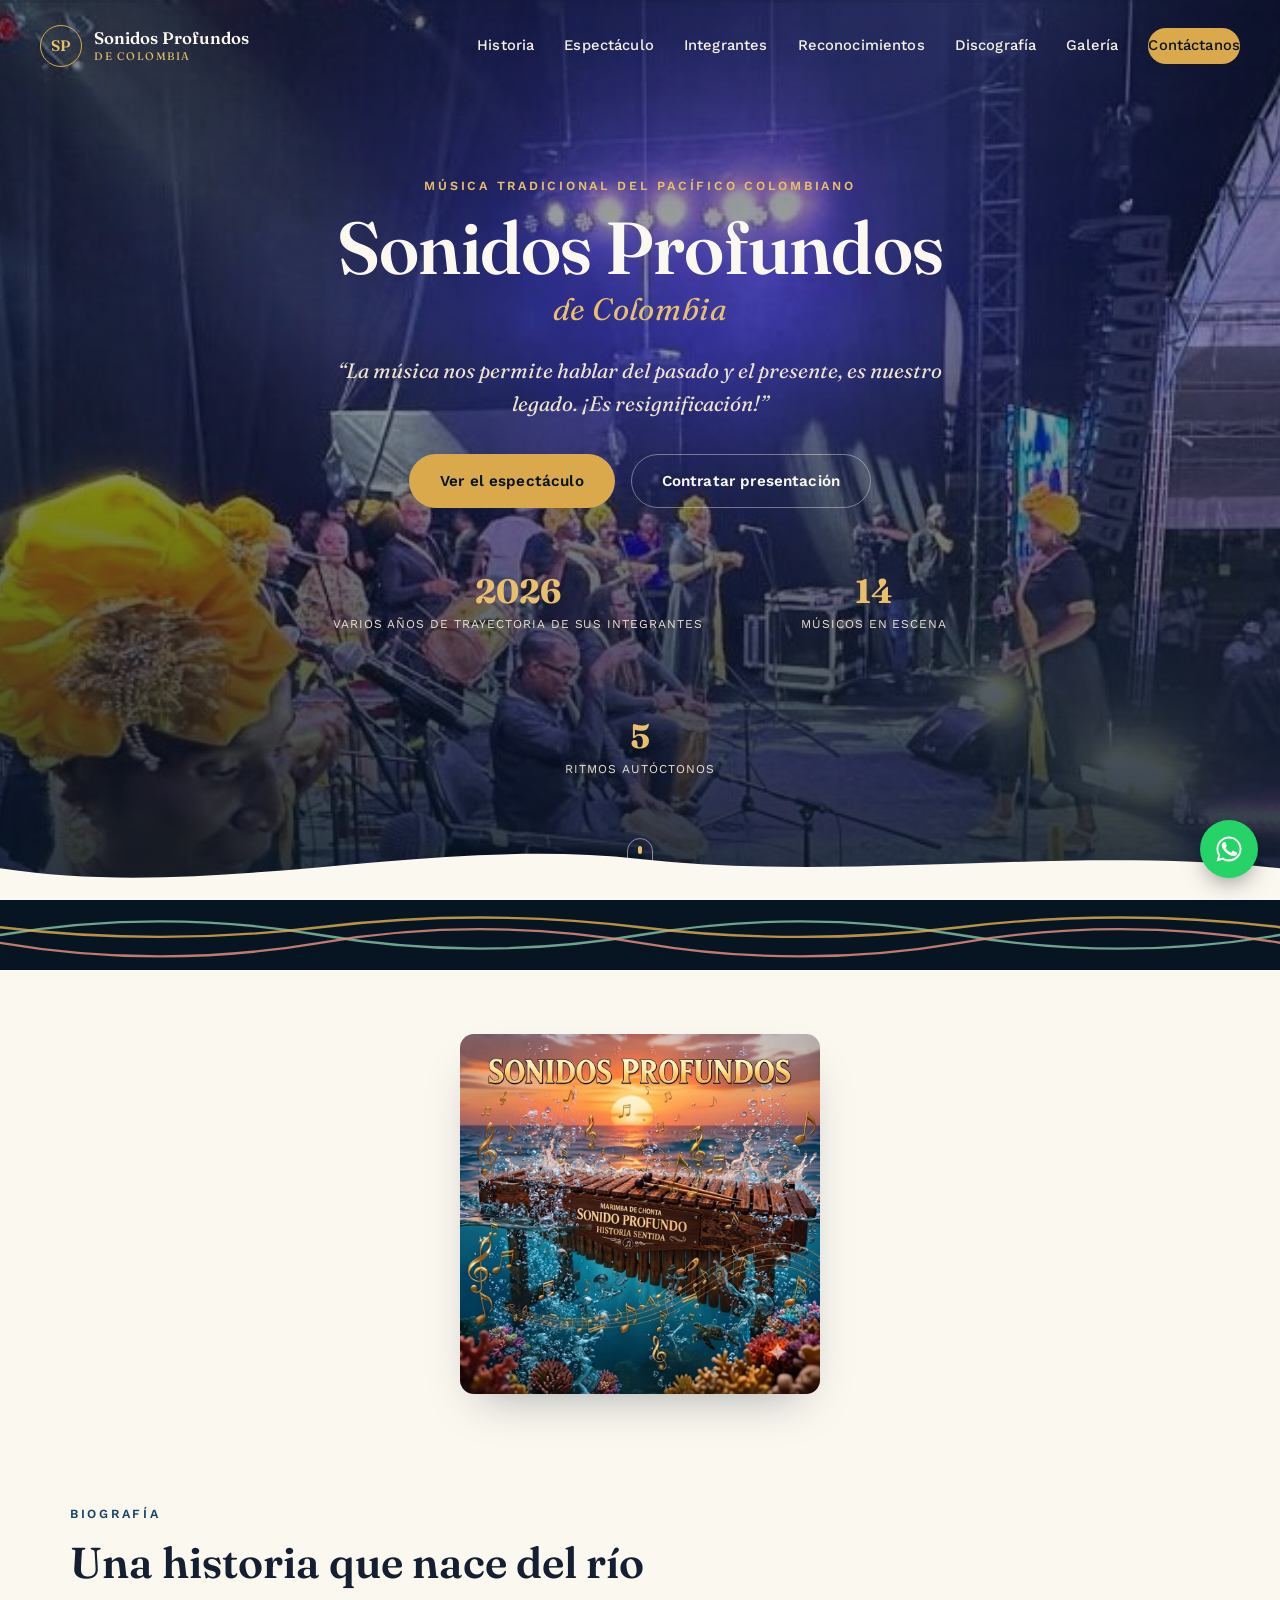
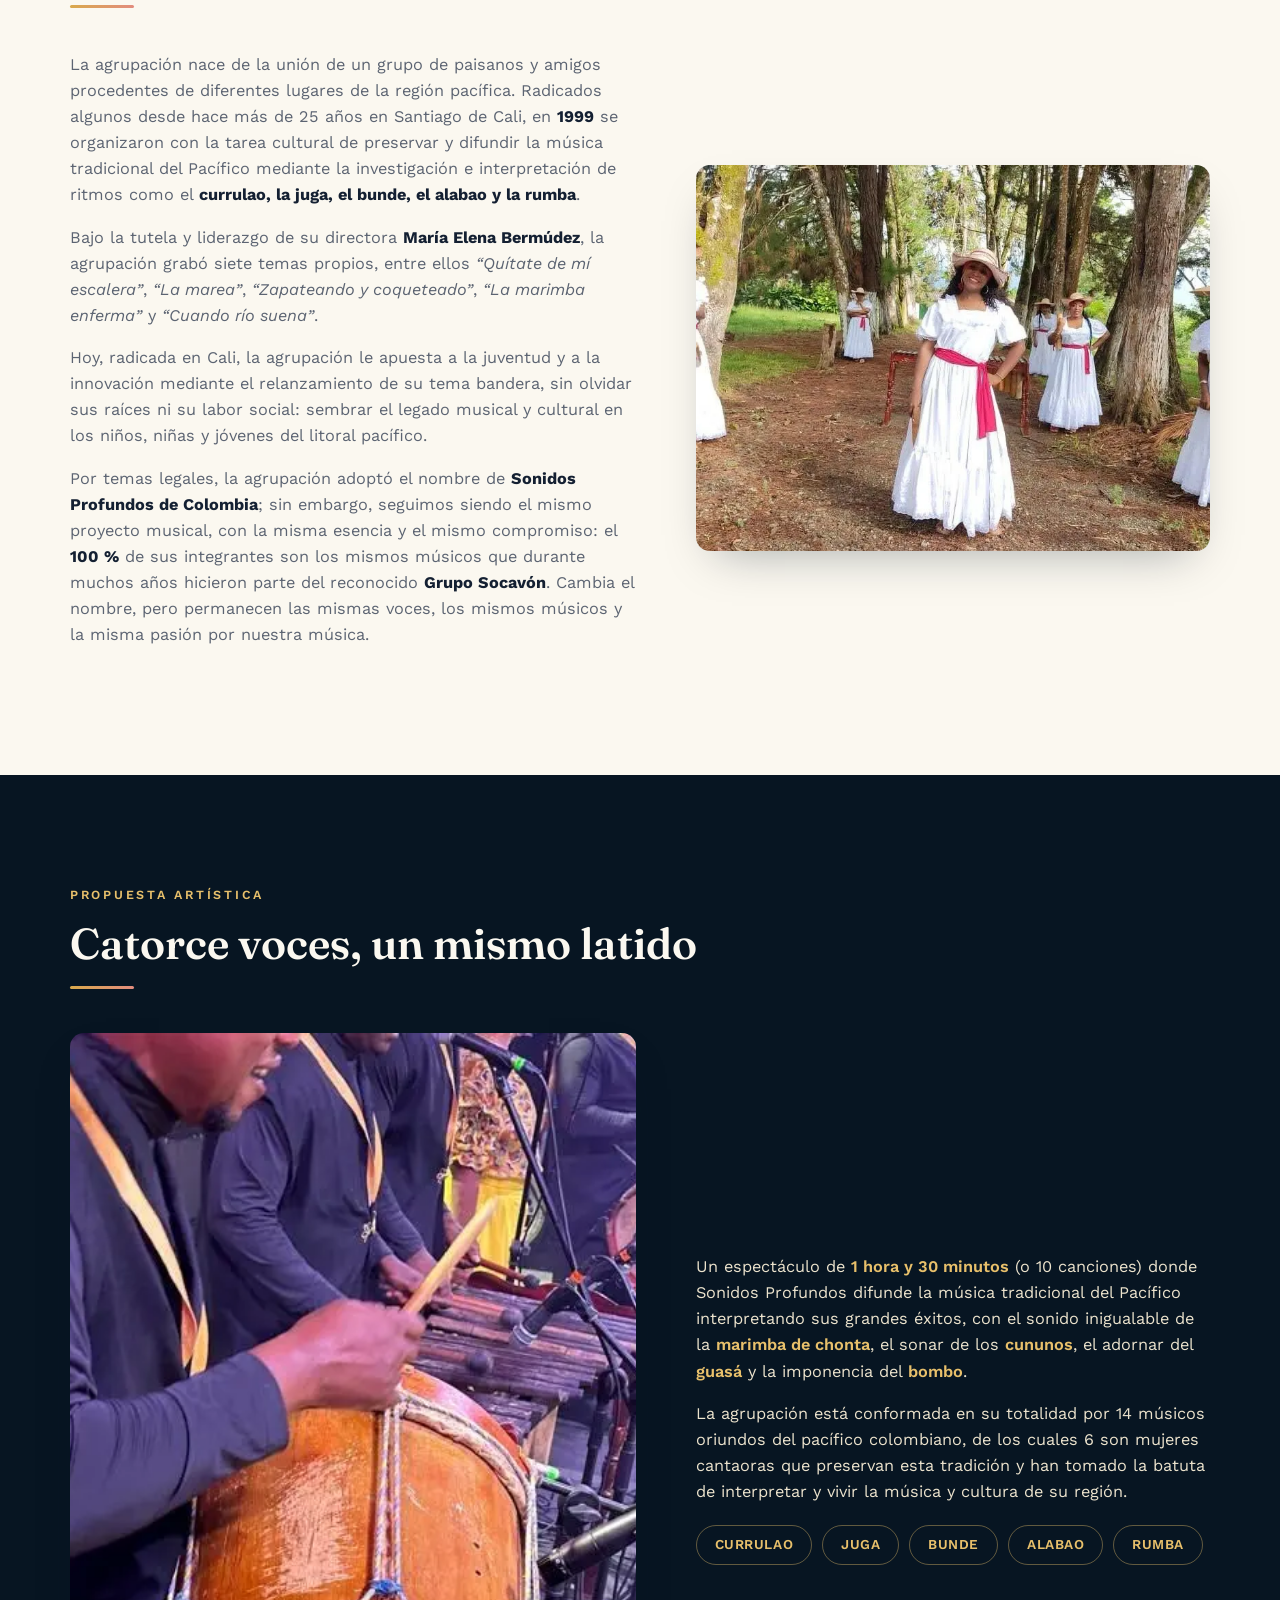
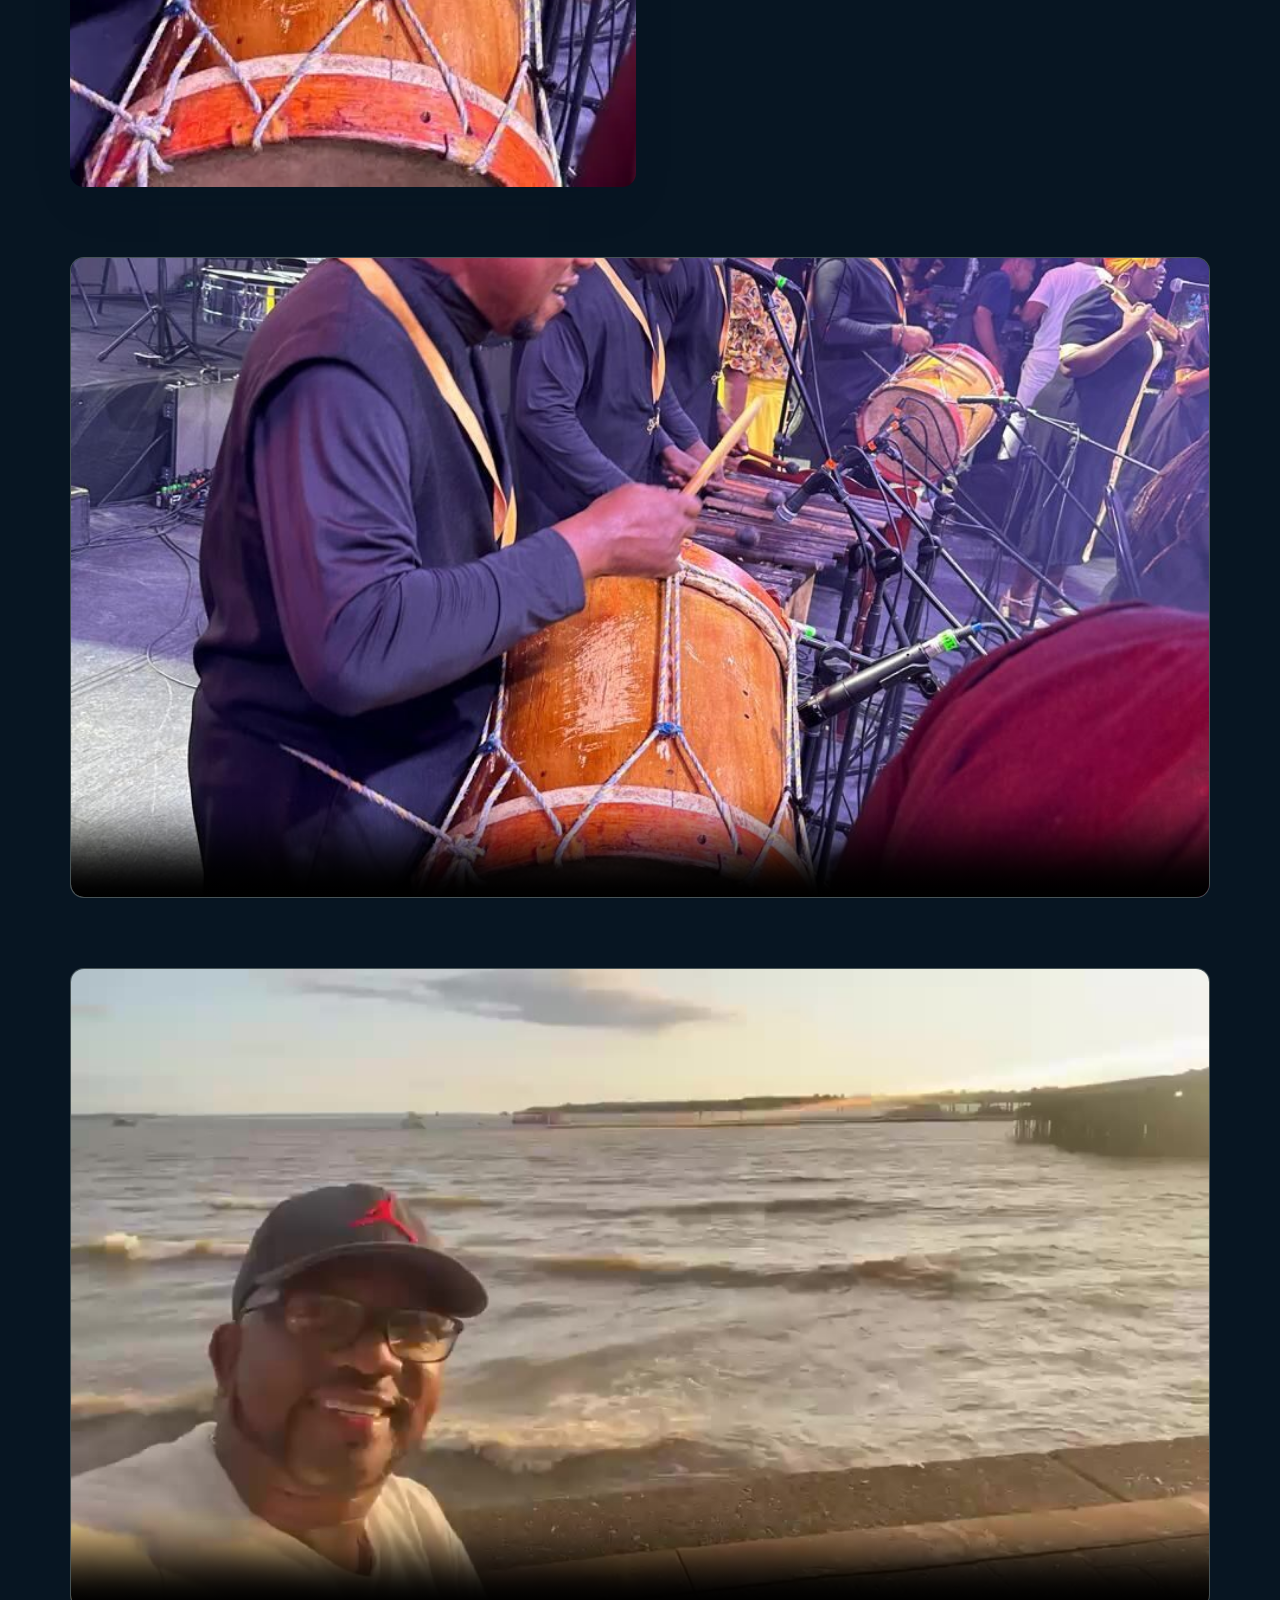
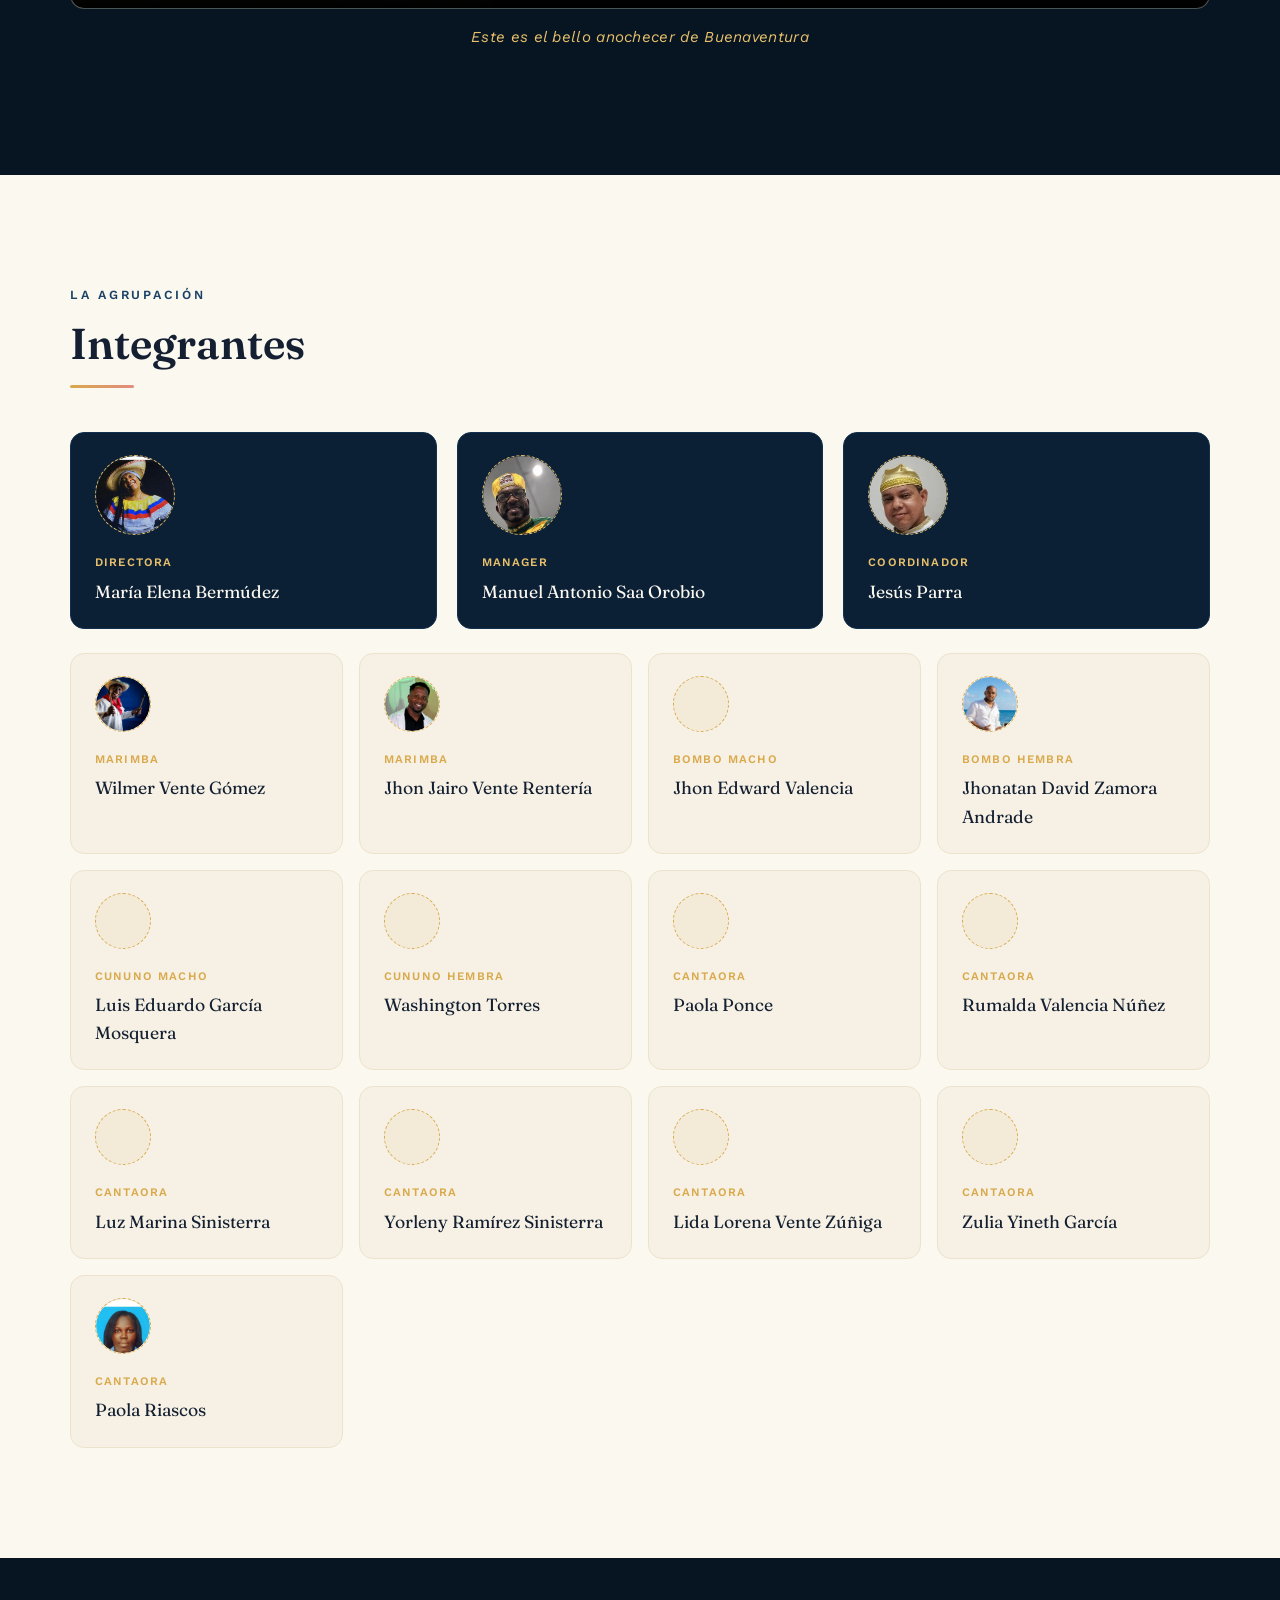
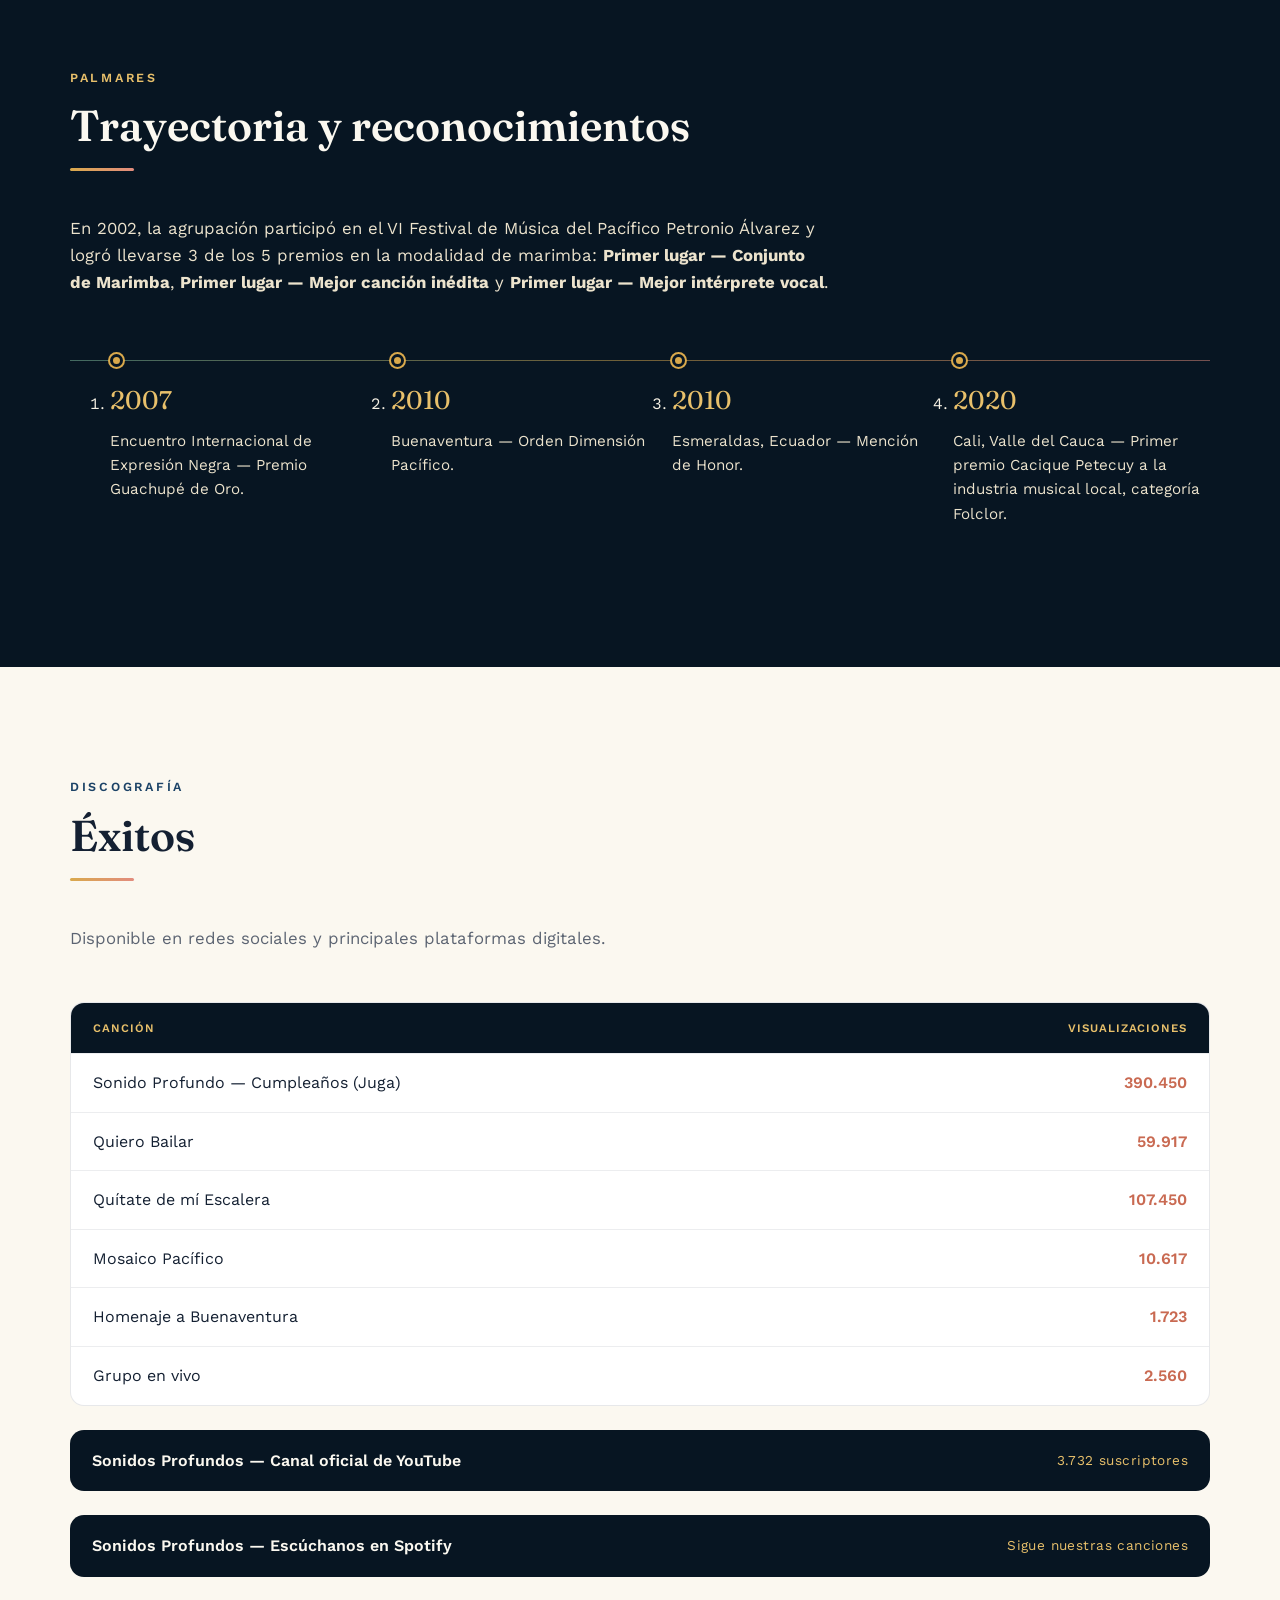
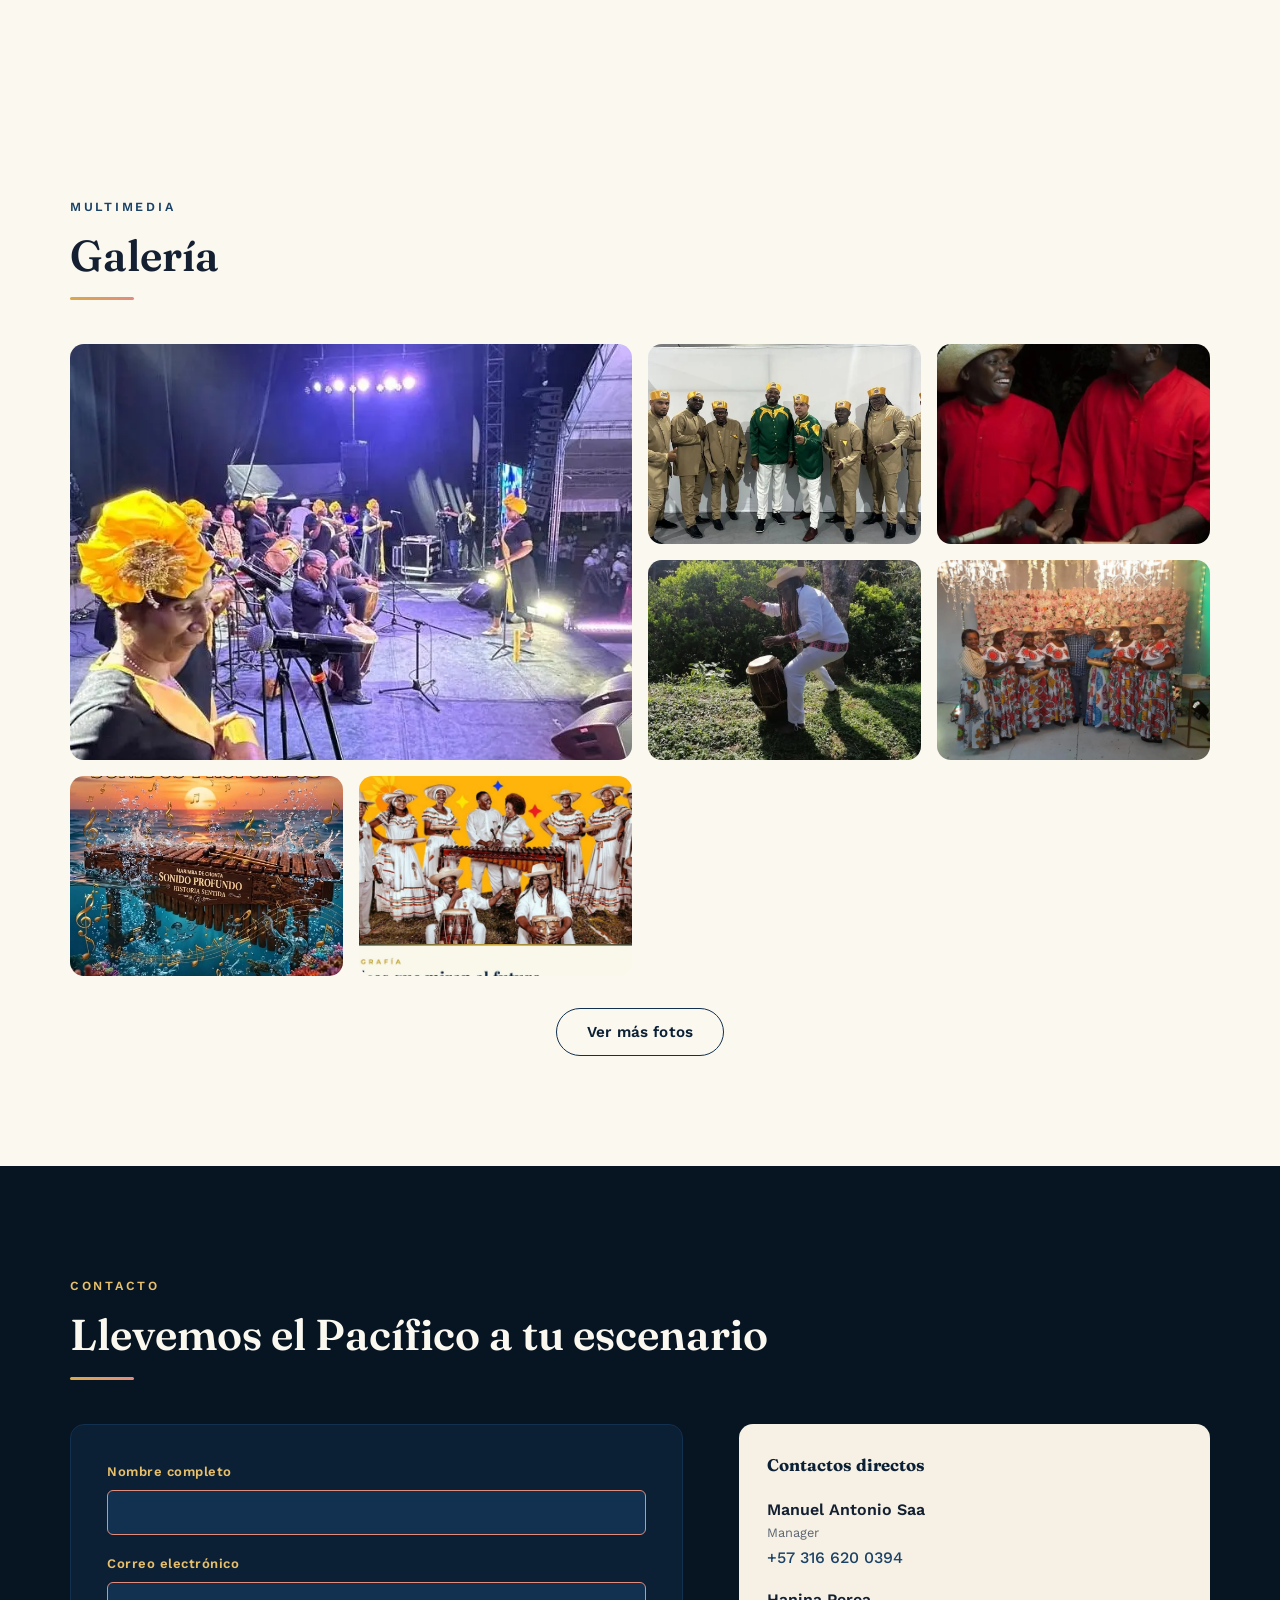
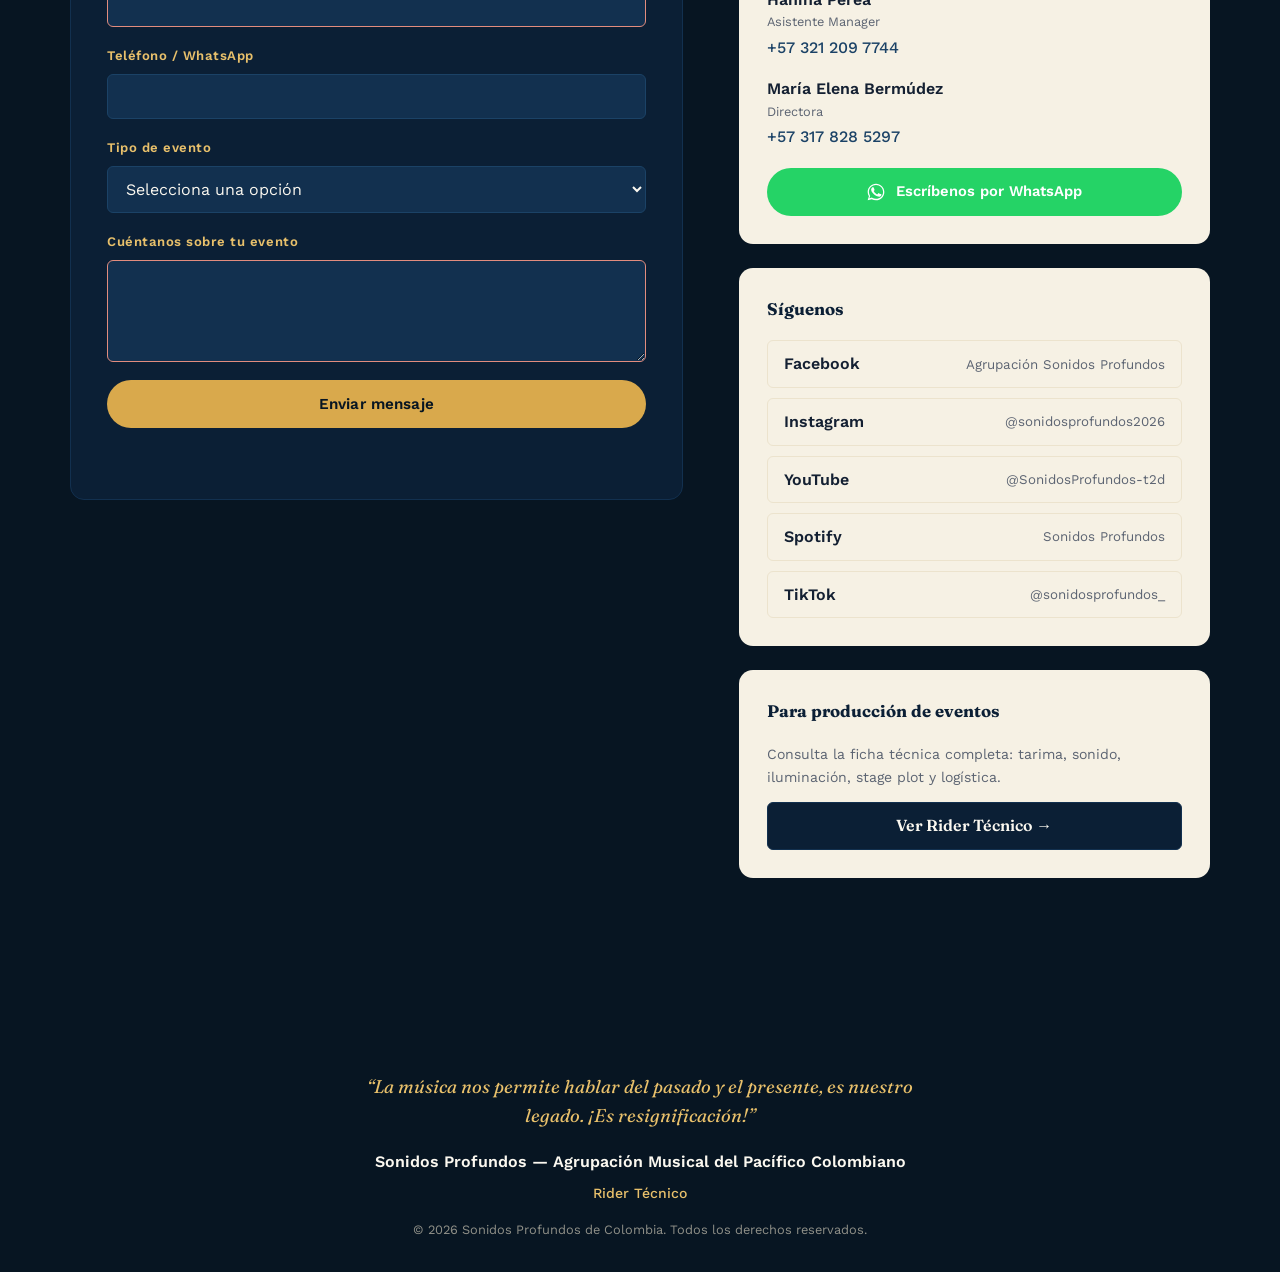
==== index.html @ d3fdc92a "Update index.html" ====
<!DOCTYPE html>
<html lang="es">
<head>
<meta charset="UTF-8">
<meta name="viewport" content="width=device-width, initial-scale=1.0">
<title>Sonidos Profundos de Colombia — Música Tradicional del Pacífico Colombiano</title>
<meta name="description" content="Sonidos Profundos de Colombia: 24 años preservando y difundiendo la música tradicional del Pacífico colombiano. Currulao, juga, bunde y alabao interpretados con marimba de chonta, cununos, bombo y guasá.">
<meta name="theme-color" content="#0b1f35">

<!-- Open Graph / Facebook / WhatsApp -->
<meta property="og:type" content="website">
<meta property="og:site_name" content="Sonidos Profundos de Colombia">
<meta property="og:title" content="Sonidos Profundos de Colombia — Música Tradicional del Pacífico Colombiano">
<meta property="og:description" content="24 años preservando y difundiendo la música tradicional del Pacífico colombiano. Currulao, juga, bunde y alabao interpretados con marimba de chonta, cununos, bombo y guasá.">
<meta property="og:image" content="https://castillo8976.github.io/sonidos-profundos-web/images/hero-concierto.jpg">
<meta property="og:image:width" content="678">
<meta property="og:image:height" content="960">
<meta property="og:locale" content="es_CO">
<meta property="og:url" content="https://castillo8976.github.io/sonidos-profundos-web/">

<!-- Twitter Card -->
<meta name="twitter:card" content="summary_large_image">
<meta name="twitter:title" content="Sonidos Profundos de Colombia — Música Tradicional del Pacífico Colombiano">
<meta name="twitter:description" content="24 años preservando y difundiendo la música tradicional del Pacífico colombiano. Currulao, juga, bunde y alabao interpretados con marimba de chonta, cununos, bombo y guasá.">
<meta name="twitter:image" content="https://castillo8976.github.io/sonidos-profundos-web/images/hero-concierto.jpg">

<!-- Favicon -->
<link rel="icon" type="image/svg+xml" href="images/favicon.svg">
<link rel="icon" type="image/png" sizes="16x16" href="images/favicon-16.png">
<link rel="icon" type="image/png" sizes="32x32" href="images/favicon-32.png">
<link rel="apple-touch-icon" sizes="180x180" href="images/favicon-180.png">

<link rel="preconnect" href="https://fonts.googleapis.com">
<link rel="preconnect" href="https://fonts.gstatic.com" crossorigin>
<link href="https://fonts.googleapis.com/css2?family=Fraunces:ital,opsz,wght@0,9..144,400;0,9..144,500;0,9..144,600;0,9..144,700;1,9..144,500&family=Work+Sans:wght@300;400;500;600;700&display=swap" rel="stylesheet">

<link rel="stylesheet" href="css/styles.css">
</head>
<body>

<a href="#main-content" class="skip-link">Saltar al contenido principal</a>

<div class="river-progress" aria-hidden="true"><div class="river-progress__fill" id="riverFill"></div></div>

<header class="site-header" id="siteHeader">
  <div class="header-inner">
    <a href="#inicio" class="brand">
      <span class="brand__mark">SP</span>
      <span class="brand__name">Sonidos Profundos<em>de Colombia</em></span>
    </a>

    <nav class="main-nav" id="mainNav">
      <a href="#historia">Historia</a>
      <a href="#espectaculo">Espectáculo</a>
      <a href="#integrantes">Integrantes</a>
      <a href="#palmares">Reconocimientos</a>
      <a href="#discografia">Discografía</a>
      <a href="#galeria">Galería</a>
      <a href="#contacto" class="nav-cta">Contáctanos</a>
    </nav>

    <button class="nav-toggle" id="navToggle" aria-label="Abrir menú" aria-expanded="false" aria-controls="mainNav">
      <span></span><span></span><span></span>
    </button>
  </div>
</header>

<div class="nav-overlay" id="navOverlay" aria-hidden="true"></div>

<main id="main-content">

  <!-- HERO -->
  <section class="hero" id="inicio">
    <div class="hero__media" style="background-image:url('images/hero-concierto.jpg')"></div>
    <div class="hero__scrim"></div>
    <svg class="hero__waves" viewBox="0 0 1440 120" preserveAspectRatio="none" aria-hidden="true">
      <path d="M0,64 C240,120 480,8 720,48 C960,88 1200,24 1440,64 L1440,120 L0,120 Z" fill="var(--cream-050)"/>
    </svg>

    <div class="hero__content">
      <p class="eyebrow eyebrow--light">Música tradicional del Pacífico colombiano</p>
      <h1 class="hero__title">Sonidos Profundos<span>de Colombia</span></h1>
      <p class="hero__quote">&ldquo;La música nos permite hablar del pasado y el presente, es nuestro legado. ¡Es resignificación!&rdquo;</p>
      <div class="hero__actions">
        <a href="#espectaculo" class="btn btn--gold btn--pulse">Ver el espectáculo</a>
        <a href="#contacto" class="btn btn--ghost">Contratar presentación</a>
      </div>
      <div class="hero__stats">
        <a href="#historia" class="hero__stat" aria-label="Ver los años de trayectoria de sus integrantes en la sección Historia">
          <strong data-count="2026">-</strong><span> Varios años de trayectoria de sus integrantes</span>
        </a>
        <a href="#integrantes" class="hero__stat" aria-label="Ver los 14 músicos en escena en la sección Integrantes">
          <strong data-count="14">0</strong><span>músicos en escena</span>
        </a>
        <a href="#ritmos" class="hero__stat" aria-label="Ver los 5 ritmos autóctonos en la sección Espectáculo">
          <strong data-count="5">0</strong><span>ritmos autóctonos</span>
        </a>
      </div>
    </div>

    <a href="#historia" class="scroll-cue" aria-label="Desplázate para conocer más">
      <span></span>
    </a>
  </section>

  <!-- RIO DIVIDER -->
  <div class="river-divider" aria-hidden="true">
    <svg viewBox="0 0 1440 90" preserveAspectRatio="none">
      <path class="river-path river-path--mint" d="M0,45 Q 180,10 360,45 T 720,45 T 1080,45 T 1440,45" />
      <path class="river-path river-path--coral" d="M0,55 Q 180,90 360,55 T 720,55 T 1080,55 T 1440,55" />
      <path class="river-path river-path--gold" d="M0,35 Q 180,60 360,35 T 720,35 T 1080,35 T 1440,35" />
    </svg>
  </div>

  <!-- LOGO -->
  <section class="logo-showcase reveal" aria-label="Logo de Sonidos Profundos de Colombia">
    <div class="container logo-showcase__container">
      <img src="images/logo-sonidos-profundos.jpg" alt="Logo de Sonidos Profundos de Colombia: marimba de chonta emergiendo del océano al atardecer" class="logo-showcase__img" loading="lazy" decoding="async">
    </div>
  </section>

  <!-- HISTORIA / BIOGRAFIA -->
  <section class="section section--cream" id="historia">
    <div class="container">
      <p class="eyebrow">Biografía</p>
      <h2 class="section-title reveal">Una historia que nace del río</h2>

      <div class="grid-2 reveal">
        <div class="text-block">
          <p>La agrupación nace de la unión de un grupo de paisanos y amigos procedentes de diferentes lugares de la región pacífica. Radicados algunos desde hace más de 25 años en Santiago de Cali, en <strong>1999</strong> se organizaron con la tarea cultural de preservar y difundir la música tradicional del Pacífico mediante la investigación e interpretación de ritmos como el <strong>currulao, la juga, el bunde, el alabao y la rumba</strong>.</p>
          <p>Bajo la tutela y liderazgo de su directora <strong>María Elena Bermúdez</strong>, la agrupación grabó siete temas propios, entre ellos <em>&ldquo;Quítate de mí escalera&rdquo;</em>, <em>&ldquo;La marea&rdquo;</em>, <em>&ldquo;Zapateando y coqueteado&rdquo;</em>, <em>&ldquo;La marimba enferma&rdquo;</em> y <em>&ldquo;Cuando río suena&rdquo;</em>.</p>
          <p>Hoy, radicada en Cali, la agrupación le apuesta a la juventud y a la innovación mediante el relanzamiento de su tema bandera, sin olvidar sus raíces ni su labor social: sembrar el legado musical y cultural en los niños, niñas y jóvenes del litoral pacífico.</p>
          <p>Por temas legales, la agrupación adoptó el nombre de <strong>Sonidos Profundos de Colombia</strong>; sin embargo, seguimos siendo el mismo proyecto musical, con la misma esencia y el mismo compromiso: el <strong>100&nbsp;%</strong> de sus integrantes son los mismos músicos que durante muchos años hicieron parte del reconocido <strong>Grupo Socavón</strong>. Cambia el nombre, pero permanecen las mismas voces, los mismos músicos y la misma pasión por nuestra música.</p>
        </div>
        <figure class="photo-frame">
          <picture><source srcset="images/foto-cantaoras-blanco.webp" type="image/webp"><img src="images/foto-cantaoras-blanco.jpg" alt="Cantaoras de Sonidos Profundos con traje tradicional blanco, entre los árboles" loading="lazy" decoding="async"></picture>
        </figure>
      </div>
    </div>
  </section>

  <!-- ESPECTACULO -->
  <section class="section section--navy" id="espectaculo">
    <div class="container">
      <p class="eyebrow eyebrow--light">Propuesta artística</p>
      <h2 class="section-title section-title--light reveal">Catorce voces, un mismo latido</h2>

      <div class="grid-2 reveal">
        <figure class="photo-frame photo-frame--tall">
          <picture><source srcset="images/foto-percusion-detalle.webp" type="image/webp"><img src="images/foto-percusion-detalle.jpg" alt="Detalle de un bombo tradicional siendo interpretado en vivo por Sonidos Profundos" loading="lazy" decoding="async"></picture>
        </figure>
        <div class="text-block text-block--light">
          <p>Un espectáculo de <strong>1 hora y 30 minutos</strong> (o 10 canciones) donde Sonidos Profundos difunde la música tradicional del Pacífico interpretando sus grandes éxitos, con el sonido inigualable de la <strong>marimba de chonta</strong>, el sonar de los <strong>cununos</strong>, el adornar del <strong>guasá</strong> y la imponencia del <strong>bombo</strong>.</p>
          <p>La agrupación está conformada en su totalidad por 14 músicos oriundos del pacífico colombiano, de los cuales 6 son mujeres cantaoras que preservan esta tradición y han tomado la batuta de interpretar y vivir la música y cultura de su región.</p>
          <ul class="rhythm-list" id="ritmos">
            <li>Currulao</li>
            <li>Juga</li>
            <li>Bunde</li>
            <li>Alabao</li>
            <li>Rumba</li>
          </ul>
        </div>
      </div>

      <div class="video-slot reveal">
        <div class="video-slot__frame">
          <video class="video-slot__video" controls preload="none" poster="images/foto-percusion-detalle.jpg" playsinline aria-label="Video de presentación en vivo de Sonidos Profundos">
            <source src="videos/todo.mp4" type="video/mp4">
            Tu navegador no soporta la reproducción de video. <a href="videos/todo.mp4">Descarga el video aquí</a>.
          </video>
        </div>
      </div>

      <div class="video-slot reveal">
        <div class="video-slot__frame">
          <video class="video-slot__video" controls preload="none" poster="images/poster-amanecer-buenaventura.jpg" playsinline aria-label="Amanecer en Buenaventura">
            <source src="videos/atardecer.mp4" type="video/mp4">
            Tu navegador no soporta la reproducción de video. <a href="videos/atardecer.mp4">Descarga el video aquí</a>.
          </video>
        </div>
        <p class="video-slot__caption">Este es el bello anochecer de Buenaventura</p>
      </div>
    </div>
  </section>

 <!-- INTEGRANTES -->
<section class="section section--cream" id="integrantes">
  <div class="container">
    <p class="eyebrow">La agrupación</p>
    <h2 class="section-title reveal">Integrantes</h2>

    <div class="lineup">
      <div class="lineup__lead stagger">
        <div class="lineup-card lineup-card--lead" style="--i:0">
          <div class="avatar-frame avatar-frame--lead">
            <img src="images/integrantes/maria-elena-bermudez-directora.jpeg" alt="María Elena Bermúdez" loading="lazy" decoding="async">
          </div>
          <span class="lineup-card__role">Directora</span>
          <span class="lineup-card__name">María Elena Bermúdez</span>
        </div>
        <div class="lineup-card lineup-card--lead" style="--i:1">
          <div class="avatar-frame avatar-frame--lead">
            <img src="images/integrantes/manuel-antonio-saa-orobio-manager.jpeg" alt="Manuel Antonio Saa Orobio" loading="lazy" decoding="async">
          </div>
          <span class="lineup-card__role">Manager</span>
          <span class="lineup-card__name">Manuel Antonio Saa Orobio</span>
        </div>
        <div class="lineup-card lineup-card--lead" style="--i:2">
          <div class="avatar-frame avatar-frame--lead">
            <img src="images/integrantes/jesus-parra-coordinador.jpeg" alt="Jesús Parra" loading="lazy" decoding="async">
          </div>
          <span class="lineup-card__role">Coordinador</span>
          <span class="lineup-card__name">Jesús Parra</span>
        </div>
      </div>

      <div class="lineup__grid stagger">
        <div class="lineup-card" style="--i:0">
          <div class="avatar-frame">
            <img src="images/integrantes/wilmer-vente-marimba.jpeg" alt="Wilmer Vente Gómez" loading="lazy" decoding="async">
          </div>
          <span class="lineup-card__role">Marimba</span>
          <span class="lineup-card__name">Wilmer Vente Gómez</span>
        </div>

        <div class="lineup-card" style="--i:1">
          <div class="avatar-frame">
            <img src="images/integrantes/jhon-jairo-vente-marimba.jpeg" alt="Jhon Jairo Vente Rentería" loading="lazy" decoding="async">
          </div>
          <span class="lineup-card__role">Marimba</span>
          <span class="lineup-card__name">Jhon Jairo Vente Rentería</span>
        </div>

        <div class="lineup-card" style="--i:2">
          <div class="avatar-frame">
            <img src="images/integrantes/jhon-edward-valencia-bombo-macho.jpeg" alt="Jhon Edward Valencia" loading="lazy" decoding="async">
          </div>
          <span class="lineup-card__role">Bombo macho</span>
          <span class="lineup-card__name">Jhon Edward Valencia</span>
        </div>

        <div class="lineup-card" style="--i:3">
          <div class="avatar-frame">
            <img src="images/integrantes/jhonatan-zamora-bombo-hembra.jpeg" alt="Jhonatan David Zamora Andrade" loading="lazy" decoding="async">
          </div>
          <span class="lineup-card__role">Bombo hembra</span>
          <span class="lineup-card__name">Jhonatan David Zamora Andrade</span>
        </div>

        <div class="lineup-card" style="--i:4">
          <div class="avatar-frame">
            <img src="images/integrantes/luis-eduardo-garcia-cununo.jpeg" alt="Luis Eduardo García Mosquera" loading="lazy" decoding="async">
          </div>
          <span class="lineup-card__role">Cununo macho</span>
          <span class="lineup-card__name">Luis Eduardo García Mosquera</span>
        </div>

        <div class="lineup-card" style="--i:5">
          <div class="avatar-frame">
            <img src="images/integrantes/washington-torres-cununo-macho.jpeg" alt="Washington Torres" loading="lazy" decoding="async">
          </div>
          <span class="lineup-card__role">Cununo hembra</span>
          <span class="lineup-card__name">Washington Torres</span>
        </div>

        <div class="lineup-card" style="--i:6">
          <div class="avatar-frame">
            <img src="images/integrantes/paola-ponce-coro-y-voz.jpeg" alt="Paola Ponce" loading="lazy" decoding="async">
          </div>
          <span class="lineup-card__role">Cantaora</span>
          <span class="lineup-card__name">Paola Ponce</span>
        </div>

        <div class="lineup-card" style="--i:7">
          <div class="avatar-frame">
            <img src="images/integrantes/rumalda-valencia-nunez-coro-y-voz.jpeg" alt="Rumalda Valencia Núñez" loading="lazy" decoding="async">
          </div>
          <span class="lineup-card__role">Cantaora</span>
          <span class="lineup-card__name">Rumalda Valencia Núñez</span>
        </div>

        <div class="lineup-card" style="--i:8">
          <div class="avatar-frame">
            <img src="images/integrantes/luz-marina-sinisterra-cantaora.jpeg" alt="Luz Marina Sinisterra" loading="lazy" decoding="async">
          </div>
          <span class="lineup-card__role">Cantaora</span>
          <span class="lineup-card__name">Luz Marina Sinisterra</span>
        </div>

        <div class="lineup-card" style="--i:9">
          <div class="avatar-frame">
            <img src="images/integrantes/yorleny-ramirez-sinisterra-coro-y-voz-lider.jpeg" alt="Yorleny Ramírez Sinisterra" loading="lazy" decoding="async">
          </div>
          <span class="lineup-card__role">Cantaora</span>
          <span class="lineup-card__name">Yorleny Ramírez Sinisterra</span>
        </div>

        <div class="lineup-card" style="--i:10">
          <div class="avatar-frame">
            <img src="images/integrantes/lida-lorena-vente-zuniga-cantaora.jpeg" alt="Lida Lorena Vente Zúñiga" loading="lazy" decoding="async">
          </div>
          <span class="lineup-card__role">Cantaora</span>
          <span class="lineup-card__name">Lida Lorena Vente Zúñiga</span>
        </div>

        <div class="lineup-card" style="--i:11">
          <div class="avatar-frame">
            <img src="images/integrantes/zulia-yineth-garcia-cantaora.jpeg" alt="Zulia Yineth García" loading="lazy" decoding="async">
          </div>
          <span class="lineup-card__role">Cantaora</span>
          <span class="lineup-card__name">Zulia Yineth García</span>
        </div>

        <div class="lineup-card" style="--i:12">
          <div class="avatar-frame">
            <img src="images/integrantes/paola-riascos-coro.jpeg" alt="Paola Riascos" loading="lazy" decoding="async">
          </div>
          <span class="lineup-card__role">Cantaora</span>
          <span class="lineup-card__name">Paola Riascos</span>
        </div>
      </div>
    </div>
  </div>
</section>

  <!-- PALMARES -->
  <section class="section section--navy" id="palmares">
    <div class="container">
      <p class="eyebrow eyebrow--light">Palmares</p>
      <h2 class="section-title section-title--light reveal">Trayectoria y reconocimientos</h2>
      <p class="section-intro">En 2002, la agrupación participó en el VI Festival de Música del Pacífico Petronio Álvarez y logró llevarse 3 de los 5 premios en la modalidad de marimba: <strong>Primer lugar — Conjunto de Marimba</strong>, <strong>Primer lugar — Mejor canción inédita</strong> y <strong>Primer lugar — Mejor intérprete vocal</strong>.</p>

      <ol class="timeline stagger">
        <li class="timeline__item" style="--i:0">
          <span class="timeline__year">2007</span>
          <p>Encuentro Internacional de Expresión Negra — Premio Guachupé de Oro.</p>
        </li>
        <li class="timeline__item" style="--i:1">
          <span class="timeline__year">2010</span>
          <p>Buenaventura — Orden Dimensión Pacífico.</p>
        </li>
        <li class="timeline__item" style="--i:2">
          <span class="timeline__year">2010</span>
          <p>Esmeraldas, Ecuador — Mención de Honor.</p>
        </li>
        <li class="timeline__item" style="--i:3">
          <span class="timeline__year">2020</span>
          <p>Cali, Valle del Cauca — Primer premio Cacique Petecuy a la industria musical local, categoría Folclor.</p>
        </li>
      </ol>
    </div>
  </section>

  <!-- DISCOGRAFIA -->
  <section class="section section--cream" id="discografia">
    <div class="container">
      <p class="eyebrow">Discografía</p>
      <h2 class="section-title reveal">Éxitos</h2>
      <p class="section-intro section-intro--dark">Disponible en redes sociales y principales plataformas digitales.</p>

      <div class="discog-table reveal" role="table" aria-label="Canciones y visualizaciones">
        <div class="discog-table__head" role="row">
          <span role="columnheader">Canción</span>
          <span role="columnheader">Visualizaciones</span>
        </div>
        <div class="discog-table__row" role="row"><span role="cell">Sonido Profundo &mdash; Cumpleaños (Juga)</span><span role="cell">390.450</span></div>
        <div class="discog-table__row" role="row"><span role="cell">Quiero Bailar</span><span role="cell">59.917</span></div>
        <div class="discog-table__row" role="row"><span role="cell">Quítate de mí Escalera</span><span role="cell">107.450</span></div>
        <div class="discog-table__row" role="row"><span role="cell">Mosaico Pacífico</span><span role="cell">10.617</span></div>
        <div class="discog-table__row" role="row"><span role="cell">Homenaje a Buenaventura</span><span role="cell">1.723</span></div>
        <div class="discog-table__row" role="row"><span role="cell">Grupo en vivo</span><span role="cell">2.560</span></div>
      </div>

      <a href="https://www.youtube.com/@SonidosProfundos-t2d" target="_blank" rel="noopener" class="discog-channel reveal">
        <span class="discog-channel__name">Sonidos Profundos &mdash; Canal oficial de YouTube</span>
        <span class="discog-channel__subs">3.732 suscriptores</span>
      </a>

      <a href="https://open.spotify.com/user/31uhfd6aj36oh5ikwudtbvvpdbnm?si=6b8aa850b9074353" target="_blank" rel="noopener" class="discog-channel reveal">
        <span class="discog-channel__name">Sonidos Profundos &mdash; Escúchanos en Spotify</span>
        <span class="discog-channel__subs">Sigue nuestras canciones</span>
      </a>
    </div>
  </section>

  <!-- GALERIA -->
  <section class="section section--cream" id="galeria">
    <div class="container">
      <p class="eyebrow">Multimedia</p>
      <h2 class="section-title reveal">Galería</h2>

      <div class="gallery stagger">
        <button class="gallery__item gallery__item--tall" data-full="images/hero-concierto.jpg" aria-label="Ampliar imagen: concierto en vivo" style="--i:0">
          <picture><source srcset="images/hero-concierto.webp" type="image/webp"><img src="images/hero-concierto.jpg" alt="Sonidos Profundos en concierto, tarima iluminada con el público al frente" loading="lazy" decoding="async"></picture>
        </button>
        <button class="gallery__item" data-full="images/foto-integrantes-gala.jpg" aria-label="Ampliar imagen: integrantes de gala" style="--i:1">
          <picture><source srcset="images/foto-integrantes-gala.webp" type="image/webp"><img src="images/foto-integrantes-gala.jpg" alt="Integrantes de Sonidos Profundos con atuendo de gala dorado y verde" loading="lazy" decoding="async"></picture>
        </button>
        
        <button class="gallery__item" data-full="images/foto-percusionistas-rojo.jpg" aria-label="Ampliar imagen: percusionistas de rojo" style="--i:3">
          <picture><source srcset="images/foto-percusionistas-rojo.webp" type="image/webp"><img src="images/foto-percusionistas-rojo.jpg" alt="Dos percusionistas de Sonidos Profundos interpretando bombo con camisa roja" loading="lazy" decoding="async"></picture>
        </button>
        <button class="gallery__item" data-full="images/foto-percusionista-accion-1.jpg" aria-label="Ampliar imagen: percusionista en acción" style="--i:4">
          <picture><source srcset="images/foto-percusionista-accion-1.webp" type="image/webp"><img src="images/foto-percusionista-accion-1.jpg" alt="Percusionista de Sonidos Profundos interpretando tambor al aire libre, contraluz" loading="lazy" decoding="async"></picture>
        </button>
        <button class="gallery__item" data-full="images/foto-evento-floral.jpg" aria-label="Ampliar imagen: presentación en evento privado" style="--i:5">
          <picture><source srcset="images/foto-evento-floral.webp" type="image/webp"><img src="images/foto-evento-floral.jpg" alt="Cantaoras de Sonidos Profundos en presentación de evento privado con decoración floral" loading="lazy" decoding="async"></picture>
        </button>
        <button class="gallery__item" data-full="images/emblema-marimba-oceano.jpg" aria-label="Ampliar imagen: emblema Sonidos Profundos" style="--i:6">
          <picture><source srcset="images/emblema-marimba-oceano.webp" type="image/webp"><img src="images/emblema-marimba-oceano.jpg" alt="Marimba de chonta emergiendo del océano, emblema de Sonidos Profundos" loading="lazy" decoding="async"></picture>
        </button>
        <button class="gallery__item" data-full="images/foto-agrupacion.jpg" aria-label="Ampliar imagen: agrupación completa en tarima" style="--i:7">
          <picture><source srcset="images/foto-agrupacion.webp" type="image/webp"><img src="images/foto-agrupacion.jpg" alt="Agrupación Sonidos Profundos posando en escenario al aire libre" loading="lazy" decoding="async"></picture>
        </button>

        <div class="gallery-more" id="galleryMore" hidden>
          <button class="gallery__item" data-full="images/foto-evento-gala-blanco.jpg" aria-label="Ampliar imagen: evento de gala" style="--i:0">
            <picture><source srcset="images/foto-evento-gala-blanco.webp" type="image/webp"><img src="images/foto-evento-gala-blanco.jpg" alt="Integrantes de Sonidos Profundos en evento de gala con atuendo blanco y dorado" loading="lazy" decoding="async"></picture>
          </button>
          <button class="gallery__item" data-full="images/foto-backstage-dorado.jpg" aria-label="Ampliar imagen: backstage con atuendo dorado" style="--i:1">
            <picture><source srcset="images/foto-backstage-dorado.webp" type="image/webp"><img src="images/foto-backstage-dorado.jpg" alt="Integrantes de Sonidos Profundos en backstage con atuendo dorado" loading="lazy" decoding="async"></picture>
          </button>
          <button class="gallery__item" data-full="images/foto-estudio-grabacion.jpg" aria-label="Ampliar imagen: sesión de grabación en estudio" style="--i:2">
            <picture><source srcset="images/foto-estudio-grabacion.webp" type="image/webp"><img src="images/foto-estudio-grabacion.jpg" alt="Sonidos Profundos grabando en estudio de música con marimba" loading="lazy" decoding="async"></picture>
          </button>
          <button class="gallery__item" data-full="images/foto-quinteto-rojo-bosque.jpg" aria-label="Ampliar imagen: quinteto de camisa roja" style="--i:3">
            <picture><source srcset="images/foto-quinteto-rojo-bosque.webp" type="image/webp"><img src="images/foto-quinteto-rojo-bosque.jpg" alt="Cinco integrantes de Sonidos Profundos con camisa roja en entorno natural" loading="lazy" decoding="async"></picture>
          </button>
          <button class="gallery__item" data-full="images/foto-percusionista-accion-2.jpg" aria-label="Ampliar imagen: percusionista caminando con tambor" style="--i:4">
            <picture><source srcset="images/foto-percusionista-accion-2.webp" type="image/webp"><img src="images/foto-percusionista-accion-2.jpg" alt="Percusionista de Sonidos Profundos caminando con tambor tradicional" loading="lazy" decoding="async"></picture>
          </button>
          <button class="gallery__item" data-full="images/foto-cantaora-vestido-blanco-playa.jpg" aria-label="Ampliar imagen: cantaora con vestido tradicional blanco en la playa" style="--i:5">
            <picture><source srcset="images/foto-cantaora-vestido-blanco-playa.webp" type="image/webp"><img src="images/foto-cantaora-vestido-blanco-playa.jpg" alt="Cantaora de Sonidos Profundos con vestido tradicional blanco, sombrero y maracas, en la playa" loading="lazy" decoding="async"></picture>
          </button>
          <button class="gallery__item" data-full="images/foto-cantaora-manglar-sombrero.jpg" aria-label="Ampliar imagen: cantaora en el manglar con sombrero en alto" style="--i:6">
            <picture><source srcset="images/foto-cantaora-manglar-sombrero.webp" type="image/webp"><img src="images/foto-cantaora-manglar-sombrero.jpg" alt="Cantaora de Sonidos Profundos con vestido tradicional blanco levantando su sombrero junto al manglar" loading="lazy" decoding="async"></picture>
          </button>
          <button class="gallery__item" data-full="images/foto-duo-marimba-rio.jpg" aria-label="Ampliar imagen: dúo junto a la marimba a orillas del río" style="--i:7">
            <picture><source srcset="images/foto-duo-marimba-rio.webp" type="image/webp"><img src="images/foto-duo-marimba-rio.jpg" alt="Integrantes de Sonidos Profundos sentados junto a la marimba y el bombo a orillas del río" loading="lazy" decoding="async"></picture>
          </button>
        </div>
      </div>

      <div class="gallery-toggle-wrap">
        <button class="btn btn--ghost-dark" id="galleryToggle" type="button" aria-expanded="false" aria-controls="galleryMore">
          Ver más fotos
        </button>
      </div>
    </div>
  </section>

  <!-- CONTACTO -->
  <section class="section section--navy" id="contacto">
    <div class="container">
      <p class="eyebrow eyebrow--light">Contacto</p>
      <h2 class="section-title section-title--light reveal">Llevemos el Pacífico a tu escenario</h2>

      <div class="contact-grid reveal">
        <form class="contact-form" id="contactForm" novalidate>
          <!--
            Este formulario está preparado para integrarse con Web3Forms
            (o el servicio que se prefiera). Reemplazar YOUR_ACCESS_KEY_HERE
            por la access key real antes de publicar.
          -->
          <input type="hidden" name="access_key" value="7198be1f-648d-47b5-8b7b-2ebe3645cefd">
          <input type="hidden" name="subject" value="Nuevo contacto desde el sitio web — Sonidos Profundos">

          <div class="form-row">
            <label for="nombre">Nombre completo</label>
            <input type="text" id="nombre" name="nombre" required autocomplete="name">
          </div>

          <div class="form-row">
            <label for="email">Correo electrónico</label>
            <input type="email" id="email" name="email" required autocomplete="email">
          </div>

          <div class="form-row">
            <label for="telefono">Teléfono / WhatsApp</label>
            <input type="tel" id="telefono" name="telefono" autocomplete="tel">
          </div>

          <div class="form-row">
            <label for="tipoEvento">Tipo de evento</label>
            <select id="tipoEvento" name="tipoEvento">
              <option value="">Selecciona una opción</option>
              <option value="festival">Festival</option>
              <option value="evento-cultural">Evento cultural / institucional</option>
              <option value="privado">Evento privado</option>
              <option value="otro">Otro</option>
            </select>
          </div>

          <div class="form-row">
            <label for="mensaje">Cuéntanos sobre tu evento</label>
            <textarea id="mensaje" name="mensaje" rows="4" required></textarea>
          </div>

          <button type="submit" class="btn btn--gold btn--full">Enviar mensaje</button>
          <p class="form-status" id="formStatus" role="status" aria-live="polite"></p>
        </form>

        <aside class="contact-info">
          <div class="contact-card">
            <h3>Contactos directos</h3>
            <ul>
              <li><span>Manuel Antonio Saa</span><small>Manager</small><a href="tel:+573166200394">+57 316 620 0394</a></li>
              <li><span>Hanina Perea</span><small>Asistente Manager</small><a href="tel:+573212097744">+57 321 209 7744</a></li>
              <li><span>María Elena Bermúdez</span><small>Directora</small><a href="tel:+573178285297">+57 317 828 5297</a></li>
            </ul>
            <a href="https://wa.me/573166200394?text=Hola%20Sonidos%20Profundos%2C%20quisiera%20informaci%C3%B3n%20sobre%20una%20presentaci%C3%B3n."
               target="_blank" rel="noopener" class="whatsapp-inline-btn">
              <svg viewBox="0 0 24 24" aria-hidden="true"><path d="M17.5 14.4c-.3-.1-1.7-.9-2-1-.3-.1-.5-.1-.7.1-.2.3-.8 1-.9 1.1-.2.2-.3.2-.6.1-.3-.1-1.2-.5-2.3-1.5-.9-.8-1.4-1.7-1.6-2-.2-.3 0-.5.1-.6.1-.1.3-.3.4-.5.1-.1.2-.3.3-.4.1-.2 0-.4 0-.5 0-.1-.7-1.7-.9-2.3-.2-.6-.5-.5-.7-.5h-.6c-.2 0-.5.1-.8.4-.3.3-1 1-1 2.4s1.1 2.8 1.2 3c.1.2 2.2 3.3 5.2 4.6.7.3 1.3.5 1.8.7.7.2 1.4.2 1.9.1.6-.1 1.7-.7 2-1.4.2-.7.2-1.2.2-1.4-.1-.1-.3-.2-.6-.3z"/><path d="M12 2C6.5 2 2 6.5 2 12c0 1.9.5 3.6 1.5 5.2L2 22l4.9-1.4C8.4 21.5 10.1 22 12 22c5.5 0 10-4.5 10-10S17.5 2 12 2zm0 18.2c-1.7 0-3.3-.5-4.6-1.3l-.3-.2-3 .9.9-2.9-.2-.3C4 15 3.5 13.5 3.5 12 3.5 7.3 7.3 3.5 12 3.5S20.5 7.3 20.5 12 16.7 20.2 12 20.2z"/></svg>
              Escríbenos por WhatsApp
            </a>
          </div>

          <div class="contact-card">
            <h3>Síguenos</h3>
            <div class="social-links">
              <a href="https://www.facebook.com/profile.php?id=61591685412018&amp;locale=es_LA" target="_blank" rel="noopener" class="social-pill">Facebook <small>Agrupación Sonidos Profundos</small></a>
              <a href="https://www.instagram.com/sonidosprofundos2026/" target="_blank" rel="noopener" class="social-pill">Instagram <small>@sonidosprofundos2026</small></a>
              <a href="https://www.youtube.com/@SonidosProfundos-t2d" target="_blank" rel="noopener" class="social-pill">YouTube <small>@SonidosProfundos-t2d</small></a>
              <a href="https://open.spotify.com/user/31uhfd6aj36oh5ikwudtbvvpdbnm?si=6b8aa850b9074353" target="_blank" rel="noopener" class="social-pill">Spotify <small>Sonidos Profundos</small></a>
              <a href="https://www.tiktok.com/@sonidosprofundos_" target="_blank" rel="noopener" class="social-pill">TikTok <small>@sonidosprofundos_</small></a>
              
            </div>
          </div>

          <div class="contact-card">
            <h3>Para producción de eventos</h3>
            <p class="contact-card__note">Consulta la ficha técnica completa: tarima, sonido, iluminación, stage plot y logística.</p>
            <a href="rider-tecnico.html" class="social-pill social-pill--accent">Ver Rider Técnico →</a>
          </div>
        </aside>
      </div>
    </div>
  </section>

</main>

<footer class="site-footer">
  <div class="container footer-inner">
    <p class="footer-quote">&ldquo;La música nos permite hablar del pasado y el presente, es nuestro legado. ¡Es resignificación!&rdquo;</p>
    <p class="footer-name">Sonidos Profundos — Agrupación Musical del Pacífico Colombiano</p>
    <p class="footer-links"><a href="rider-tecnico.html">Rider Técnico</a></p>
    <p class="footer-credit">&copy; <span id="year"></span> Sonidos Profundos de Colombia. Todos los derechos reservados.</p>
  </div>
</footer>

<a href="https://wa.me/573166200394?text=Hola%20Sonidos%20Profundos%2C%20quisiera%20informaci%C3%B3n%20sobre%20una%20presentaci%C3%B3n."
   class="whatsapp-float" target="_blank" rel="noopener" aria-label="Escríbenos por WhatsApp">
  <svg viewBox="0 0 24 24" aria-hidden="true"><path d="M17.5 14.4c-.3-.1-1.7-.9-2-1-.3-.1-.5-.1-.7.1-.2.3-.8 1-.9 1.1-.2.2-.3.2-.6.1-.3-.1-1.2-.5-2.3-1.5-.9-.8-1.4-1.7-1.6-2-.2-.3 0-.5.1-.6.1-.1.3-.3.4-.5.1-.1.2-.3.3-.4.1-.2 0-.4 0-.5 0-.1-.7-1.7-.9-2.3-.2-.6-.5-.5-.7-.5h-.6c-.2 0-.5.1-.8.4-.3.3-1 1-1 2.4s1.1 2.8 1.2 3c.1.2 2.2 3.3 5.2 4.6.7.3 1.3.5 1.8.7.7.2 1.4.2 1.9.1.6-.1 1.7-.7 2-1.4.2-.7.2-1.2.2-1.4-.1-.1-.3-.2-.6-.3z"/><path d="M12 2C6.5 2 2 6.5 2 12c0 1.9.5 3.6 1.5 5.2L2 22l4.9-1.4C8.4 21.5 10.1 22 12 22c5.5 0 10-4.5 10-10S17.5 2 12 2zm0 18.2c-1.7 0-3.3-.5-4.6-1.3l-.3-.2-3 .9.9-2.9-.2-.3C4 15 3.5 13.5 3.5 12 3.5 7.3 7.3 3.5 12 3.5S20.5 7.3 20.5 12 16.7 20.2 12 20.2z"/></svg>
</a>

<script src="js/script.js"></script>
</body>
</html>
---- css/styles.css ----
/* =========================================================
   SONIDO PROFUNDO DE TIMBIQUÍ — Design tokens
   Paleta derivada del portafolio impreso: azul profundo del
   "río de la noche", dorado de los reconocimientos, y los
   tres acentos del patrón de olas (coral, menta, oro pálido)
   que representan currulao, marimba y agua.
========================================================= */
:root {
  --navy-950: #071522;
  --navy-900: #0b1f35;
  --navy-800: #12304f;
  --navy-700: #1b4266;

  --gold-500: #d9a94c;
  --gold-400: #e8c06b;
  --gold-100: #f5e3b8;

  --cream-050: #fbf8f0;
  --cream-100: #f6f1e4;
  --cream-200: #ece3cd;

  --coral-400: #e28c7e;
  --mint-400: #7fbea0;

  --ink: #142032;
  --ink-soft: #3d4a5c;
  --paper-ink: #5c6472;

  --font-display: 'Fraunces', 'Georgia', serif;
  --font-body: 'Work Sans', 'Segoe UI', sans-serif;

  --radius-sm: 6px;
  --radius-md: 14px;
  --shadow-soft: 0 20px 45px -20px rgba(7, 21, 34, .35);

  --ease: cubic-bezier(.22, .75, .32, 1);
}

*,
*::before,
*::after {
  box-sizing: border-box;
}

html {
  scroll-behavior: smooth;
}

@media (prefers-reduced-motion: reduce) {
  html {
    scroll-behavior: auto;
  }

  *,
  *::before,
  *::after {
    animation-duration: .001ms !important;
    animation-iteration-count: 1 !important;
    transition-duration: .001ms !important;
    scroll-behavior: auto !important;
  }
}

body {
  margin: 0;
  font-family: var(--font-body);
  color: var(--ink);
  background: var(--cream-050);
  line-height: 1.6;
  -webkit-font-smoothing: antialiased;
}

img {
  max-width: 100%;
  display: block;
}

picture {
  display: contents;
}

a {
  color: inherit;
  text-decoration: none;
}

ul {
  list-style: none;
  margin: 0;
  padding: 0;
}

h1,
h2,
h3 {
  font-family: var(--font-display);
  margin: 0;
}

p {
  margin: 0 0 1em;
}

button {
  font-family: inherit;
  cursor: pointer;
}

.container {
  width: min(1140px, 92%);
  margin-inline: auto;
}

/* focus visibility */
a:focus-visible,
button:focus-visible,
input:focus-visible,
textarea:focus-visible,
select:focus-visible {
  outline: 3px solid var(--gold-500);
  outline-offset: 3px;
}

/* =========================================================
   WhatsApp integration
========================================================= */
.whatsapp-float {
  position: fixed;
  right: 22px;
  bottom: 22px;
  width: 58px;
  height: 58px;
  border-radius: 50%;
  background: #25D366;
  display: flex;
  align-items: center;
  justify-content: center;
  box-shadow: 0 10px 25px -8px rgba(0, 0, 0, .5);
  z-index: 950;
  transition: transform .25s var(--ease), box-shadow .25s var(--ease);
  animation: whatsappPulse 2.8s ease-in-out infinite;
}

.whatsapp-float svg {
  width: 30px;
  height: 30px;
  fill: #fff;
}

.whatsapp-float:hover {
  transform: translateY(-3px) scale(1.05);
  box-shadow: 0 14px 30px -8px rgba(0, 0, 0, .55);
  animation-play-state: paused;
}

@keyframes whatsappPulse {

  0%,
  100% {
    box-shadow: 0 10px 25px -8px rgba(0, 0, 0, .5), 0 0 0 0 rgba(37, 211, 102, .45);
  }

  50% {
    box-shadow: 0 10px 25px -8px rgba(0, 0, 0, .5), 0 0 0 10px rgba(37, 211, 102, 0);
  }
}

@media (prefers-reduced-motion: reduce) {
  .whatsapp-float {
    animation: none;
  }
}

@media (max-width:600px) {
  .whatsapp-float {
    right: 16px;
    bottom: 16px;
    width: 52px;
    height: 52px;
  }

  .whatsapp-float svg {
    width: 26px;
    height: 26px;
  }
}

.whatsapp-inline-btn {
  display: flex;
  align-items: center;
  justify-content: center;
  gap: 10px;
  margin-top: 18px;
  padding: 12px 18px;
  border-radius: 999px;
  background: #25D366;
  color: #fff;
  font-weight: 600;
  font-size: .92rem;
  transition: background .25s var(--ease), transform .25s var(--ease);
}

.whatsapp-inline-btn svg {
  width: 20px;
  height: 20px;
  fill: #fff;
  flex-shrink: 0;
}

.whatsapp-inline-btn:hover {
  background: #1ebe57;
  transform: translateY(-2px);
  color: #fff;
}

/* =========================================================
   Accessibility: skip link
========================================================= */
.skip-link {
  position: absolute;
  top: -60px;
  left: 16px;
  z-index: 2000;
  background: var(--gold-500);
  color: var(--navy-950);
  padding: 12px 20px;
  border-radius: var(--radius-sm);
  font-weight: 600;
  transition: top .25s var(--ease);
}

.skip-link:focus {
  top: 16px;
}

/* =========================================================
   Progress ribbon (river motif) — fills as the visitor scrolls
========================================================= */
.river-progress {
  position: fixed;
  top: 0;
  left: 0;
  right: 0;
  height: 3px;
  background: rgba(11, 31, 53, .15);
  z-index: 1000;
}

.river-progress__fill {
  height: 100%;
  width: 0%;
  background: linear-gradient(90deg, var(--mint-400), var(--gold-500), var(--coral-400));
  transition: width .1s linear;
}

/* =========================================================
   Header
========================================================= */
.site-header {
  position: fixed;
  top: 3px;
  left: 0;
  right: 0;
  z-index: 900;
  padding: 22px 0;
  transition: padding .35s var(--ease), background .35s var(--ease), box-shadow .35s var(--ease);
}

.site-header.is-scrolled {
  padding: 12px 0;
  background: rgba(7, 21, 34, .92);
  backdrop-filter: blur(10px);
  box-shadow: 0 10px 30px -15px rgba(0, 0, 0, .5);
}

.header-inner {
  width: min(1200px, 94%);
  margin-inline: auto;
  display: flex;
  align-items: center;
  justify-content: space-between;
  gap: 24px;
}

.brand {
  display: flex;
  align-items: center;
  gap: 12px;
  color: var(--cream-050);
}

.brand__mark {
  width: 42px;
  height: 42px;
  border: 1.5px solid var(--gold-500);
  border-radius: 50%;
  display: flex;
  align-items: center;
  justify-content: center;
  font-family: var(--font-display);
  font-weight: 600;
  color: var(--gold-400);
  font-size: .95rem;
  letter-spacing: .03em;
  flex-shrink: 0;
}

.brand__name {
  font-family: var(--font-display);
  font-size: 1.05rem;
  font-weight: 600;
  line-height: 1.15;
  display: flex;
  flex-direction: column;
}

.brand__name em {
  font-style: normal;
  font-size: .68rem;
  font-weight: 400;
  letter-spacing: .14em;
  text-transform: uppercase;
  color: var(--gold-400);
  margin-top: 2px;
}

.main-nav {
  display: flex;
  align-items: center;
  gap: 30px;
}

.main-nav a {
  color: var(--cream-100);
  font-size: .92rem;
  font-weight: 500;
  letter-spacing: .01em;
  position: relative;
  padding: 6px 0;
}

.main-nav a:not(.nav-cta)::after {
  content: '';
  position: absolute;
  left: 0;
  bottom: 0;
  width: 0%;
  height: 2px;
  background: var(--gold-500);
  transition: width .3s var(--ease);
}

.main-nav a:not(.nav-cta):hover::after {
  width: 100%;
}

.nav-cta {
  background: var(--gold-500);
  color: var(--navy-950) !important;
  padding: 9px 20px;
  border-radius: 999px;
  font-weight: 600;
  transition: background .25s var(--ease), transform .25s var(--ease);
}

.nav-cta:hover {
  background: var(--gold-400);
  transform: translateY(-1px);
}

.nav-toggle {
  display: none;
  flex-direction: column;
  gap: 5px;
  background: none;
  border: none;
  padding: 11px;
  min-width: 44px;
  min-height: 44px;
  align-items: center;
  justify-content: center;
}

.nav-toggle span {
  width: 26px;
  height: 2px;
  background: var(--cream-050);
  transition: transform .3s var(--ease), opacity .3s var(--ease);
}

.nav-overlay {
  position: fixed;
  inset: 0;
  background: rgba(7, 15, 26, .55);
  z-index: 850;
  opacity: 0;
  pointer-events: none;
  transition: opacity .35s var(--ease);
}

.nav-overlay.is-open {
  opacity: 1;
  pointer-events: auto;
}

/* =========================================================
   Hero
========================================================= */
.hero {
  position: relative;
  min-height: 100vh;
  min-height: 100svh;
  display: flex;
  align-items: flex-end;
  overflow: hidden;
  background: var(--navy-950);
}

.hero__media {
  position: absolute;
  inset: 0;
  background-size: cover;
  background-position: center 32%;
  transform: translateY(var(--parallax, 0px)) scale(1.1);
  filter: saturate(1.05);
  will-change: transform;
}

.hero__scrim {
  position: absolute;
  inset: 0;
  background:
    linear-gradient(180deg, rgba(7, 15, 26, .55) 0%, rgba(7, 15, 26, .35) 35%, rgba(7, 20, 34, .88) 100%);
}

.hero__waves {
  position: absolute;
  bottom: -1px;
  left: 0;
  right: 0;
  width: 100%;
  height: 70px;
  z-index: 2;
}

.hero__content {
  position: relative;
  z-index: 3;
  width: min(880px, 90%);
  margin: 0 auto;
  padding-top: 130px;
  padding-bottom: 110px;
  text-align: center;
  color: var(--cream-050);
}

.eyebrow {
  font-size: .78rem;
  font-weight: 600;
  letter-spacing: .22em;
  text-transform: uppercase;
  color: var(--navy-700);
  margin-bottom: 14px;
}

.eyebrow--light {
  color: var(--gold-400);
}

.hero__title {
  font-size: clamp(2.6rem, 6.5vw, 4.6rem);
  font-weight: 600;
  line-height: 1.02;
  letter-spacing: -.01em;
}

.hero__title span {
  display: block;
  font-size: .42em;
  font-weight: 400;
  font-style: italic;
  letter-spacing: .02em;
  color: var(--gold-400);
  margin-top: .3em;
}

.hero__quote {
  font-family: var(--font-display);
  font-style: italic;
  font-size: clamp(1.05rem, 2vw, 1.3rem);
  max-width: 640px;
  margin: 28px auto 34px;
  color: var(--cream-200);
}

.hero__actions {
  display: flex;
  gap: 16px;
  justify-content: center;
  flex-wrap: wrap;
  margin-bottom: 56px;
}

.btn {
  display: inline-flex;
  align-items: center;
  justify-content: center;
  padding: 14px 30px;
  border-radius: 999px;
  font-weight: 600;
  font-size: .95rem;
  letter-spacing: .01em;
  transition: transform .25s var(--ease), background .25s var(--ease), box-shadow .25s var(--ease), color .25s var(--ease);
  border: 1.5px solid transparent;
}

.btn--gold {
  background: var(--gold-500);
  color: var(--navy-950);
}

.btn--gold:hover {
  background: var(--gold-400);
  transform: translateY(-2px);
  box-shadow: 0 12px 24px -10px rgba(217, 169, 76, .5);
  animation-play-state: paused;
}

.btn--pulse {
  animation: pulseGlow 3.2s ease-in-out infinite;
}

@keyframes pulseGlow {

  0%,
  100% {
    box-shadow: 0 0 0 0 rgba(217, 169, 76, .35);
  }

  50% {
    box-shadow: 0 0 0 10px rgba(217, 169, 76, 0);
  }
}

@media (prefers-reduced-motion: reduce) {
  .btn--pulse {
    animation: none;
  }
}

.btn--ghost {
  border-color: rgba(251, 248, 240, .4);
  color: var(--cream-050);
}

.btn--ghost:hover {
  border-color: var(--gold-400);
  color: var(--gold-400);
  transform: translateY(-2px);
}

.btn--full {
  width: 100%;
}

.hero__stats {
  display: flex;
  justify-content: center;
  gap: clamp(28px, 5vw, 64px);
  flex-wrap: wrap;
}

.hero__stat {
  display: flex;
  flex-direction: column;
  align-items: center;
  text-decoration: none;
  padding: 10px 16px;
  border-radius: var(--radius-md);
  border: 1px solid transparent;
  transition: transform .25s var(--ease), border-color .25s var(--ease), background .25s var(--ease);
  cursor: pointer;
}

.hero__stat:hover,
.hero__stat:focus-visible {
  transform: translateY(-3px);
  border-color: rgba(217, 169, 76, .45);
  background: rgba(217, 169, 76, .08);
  outline: none;
}

.hero__stats strong {
  font-family: var(--font-display);
  font-size: 2.1rem;
  color: var(--gold-400);
  line-height: 1;
}

.hero__stats span {
  font-size: .75rem;
  letter-spacing: .08em;
  text-transform: uppercase;
  color: var(--cream-200);
  margin-top: 6px;
}

.scroll-cue {
  position: absolute;
  bottom: 20px;
  left: 50%;
  transform: translateX(-50%);
  z-index: 3;
  width: 26px;
  height: 42px;
  border: 1.5px solid rgba(251, 248, 240, .5);
  border-radius: 14px;
}

.scroll-cue span {
  position: absolute;
  top: 7px;
  left: 50%;
  width: 4px;
  height: 8px;
  background: var(--gold-400);
  border-radius: 2px;
  transform: translateX(-50%);
  animation: scrollcue 1.8s infinite;
}

@keyframes scrollcue {
  0% {
    opacity: 1;
    top: 7px;
  }

  70% {
    opacity: 0;
    top: 20px;
  }

  100% {
    opacity: 0;
    top: 7px;
  }
}

/* =========================================================
   River divider — signature element
========================================================= */
.river-divider {
  position: relative;
  background: var(--navy-950);
  line-height: 0;
}

.river-divider svg {
  width: 100%;
  height: 70px;
  display: block;
}

.river-path {
  fill: none;
  stroke-width: 3;
  stroke-linecap: round;
  opacity: .85;
}

.river-path--mint {
  stroke: var(--mint-400);
}

.river-path--coral {
  stroke: var(--coral-400);
}

.river-path--gold {
  stroke: var(--gold-500);
}

/* =========================================================
   Sections
========================================================= */
.section {
  padding: 110px 0;
}

.section--cream {
  background: var(--cream-050);
}

.section--navy {
  background: var(--navy-950);
  color: var(--cream-100);
}

.section-title {
  font-size: clamp(1.9rem, 3.6vw, 2.7rem);
  font-weight: 600;
  max-width: 760px;
  margin-bottom: 44px;
  line-height: 1.15;
  position: relative;
  padding-bottom: 20px;
}

.section-title::after {
  content: '';
  position: absolute;
  left: 0;
  bottom: 0;
  width: 0;
  height: 3px;
  background: linear-gradient(90deg, var(--gold-500), var(--coral-400));
  transition: width .8s var(--ease) .15s;
  border-radius: 3px;
}

.section-title.is-visible::after {
  width: 64px;
}

.section-title--light {
  color: var(--cream-050);
}

.section-intro {
  max-width: 760px;
  color: var(--cream-200);
  font-size: 1.05rem;
  margin-bottom: 50px;
}

.section-intro--dark {
  color: var(--paper-ink);
}

/* Discografía */
.discog-table {
  display: flex;
  flex-direction: column;
  border: 1px solid rgba(20, 32, 50, .1);
  border-radius: var(--radius-md);
  overflow: hidden;
  background: #fff;
}

.discog-table__head,
.discog-table__row {
  display: grid;
  grid-template-columns: 1fr auto;
  gap: 16px;
  padding: 16px 22px;
}

.discog-table__head {
  background: var(--navy-950);
  color: var(--gold-400);
  font-size: .72rem;
  letter-spacing: .08em;
  text-transform: uppercase;
  font-weight: 600;
}

.discog-table__row {
  border-top: 1px solid rgba(20, 32, 50, .08);
  color: var(--ink);
  transition: background .2s var(--ease);
}

.discog-table__row:hover {
  background: var(--cream-100);
}

.discog-table__row span:last-child {
  font-weight: 600;
  color: #c96a52;
  white-space: nowrap;
}

.discog-channel {
  display: flex;
  flex-wrap: wrap;
  align-items: center;
  justify-content: space-between;
  gap: 10px 20px;
  margin-top: 24px;
  padding: 18px 22px;
  border-radius: var(--radius-md);
  background: var(--navy-950);
  text-decoration: none;
  transition: transform .25s var(--ease);
}

.discog-channel:hover {
  transform: translateY(-2px);
}

.discog-channel__name {
  color: var(--cream-050);
  font-weight: 600;
}

.discog-channel__subs {
  color: var(--gold-400);
  font-size: .85rem;
  letter-spacing: .03em;
}

@media (max-width:560px) {

  .discog-table__head,
  .discog-table__row {
    padding: 12px 16px;
    gap: 8px;
  }

  .discog-table__head span:first-child,
  .discog-table__row span:first-child {
    font-size: .92rem;
  }
}

.grid-2 {
  display: grid;
  grid-template-columns: 1.1fr 1fr;
  gap: 60px;
  align-items: center;
}

.text-block p {
  color: var(--paper-ink);
  font-size: 1.02rem;
}

.text-block--light p {
  color: var(--cream-200);
}

.text-block strong {
  color: var(--ink);
}

.text-block--light strong {
  color: var(--gold-400);
  font-weight: 600;
}

.photo-frame {
  margin: 0;
  border-radius: var(--radius-md);
  overflow: hidden;
  box-shadow: var(--shadow-soft);
  aspect-ratio: 4/3;
}

.photo-frame img {
  width: 100%;
  height: 100%;
  object-fit: cover;
  transition: transform .6s var(--ease);
}

.photo-frame:hover img {
  transform: scale(1.05);
}

.photo-frame--tall {
  aspect-ratio: 3/4;
}

.rhythm-list {
  display: flex;
  flex-wrap: wrap;
  gap: 10px;
  margin-top: 20px;
}

.rhythm-list li {
  padding: 8px 18px;
  border: 1px solid rgba(232, 192, 107, .4);
  border-radius: 999px;
  font-size: .85rem;
  letter-spacing: .04em;
  color: var(--gold-400);
  text-transform: uppercase;
  font-weight: 600;
}

/* Video slot */
.video-slot {
  margin-top: 70px;
}

.video-slot__frame {
  border-radius: var(--radius-md);
  overflow: hidden;
  aspect-ratio: 16/9;
  background: var(--navy-800);
  border: 1px solid rgba(232, 192, 107, .25);
}

.video-slot__video {
  width: 100%;
  height: 100%;
  display: block;
  object-fit: cover;
  background: var(--navy-800);
}

.video-slot__caption {
  margin-top: 16px;
  text-align: center;
  font-size: .95rem;
  font-style: italic;
  color: var(--gold-400);
  letter-spacing: .02em;
}

/* =========================================================
   Logo showcase
========================================================= */
.logo-showcase {
  padding: 64px 0 0;
  background: var(--cream-050);
  display: flex;
  justify-content: center;
}

.logo-showcase__container {
  display: flex;
  justify-content: center;
}

.logo-showcase__img {
  width: 100%;
  max-width: 360px;
  border-radius: var(--radius-md);
  box-shadow: var(--shadow-soft);
  display: block;
}

/* =========================================================
   Lineup
========================================================= */
.lineup__lead {
  display: grid;
  grid-template-columns: repeat(3, 1fr);
  gap: 20px;
  margin-bottom: 24px;
}

.lineup-card {
  background: var(--cream-100);
  border: 1px solid var(--cream-200);
  border-radius: var(--radius-md);
  padding: 22px 24px;
  display: flex;
  flex-direction: column;
  gap: 6px;
  transition: transform .25s var(--ease), box-shadow .25s var(--ease);
}

.lineup-card:hover {
  transform: translateY(-4px);
  box-shadow: var(--shadow-soft);
}

.lineup-card--lead {
  background: var(--navy-900);
  border-color: var(--navy-800);
}

.lineup-card--lead .lineup-card__role {
  color: var(--gold-400);
}

.lineup-card--lead .lineup-card__name {
  color: var(--cream-050);
}

.lineup-card__role {
  font-size: .72rem;
  letter-spacing: .1em;
  text-transform: uppercase;
  color: var(--gold-500);
  font-weight: 600;
}

.lineup-card__name {
  font-family: var(--font-display);
  font-size: 1.1rem;
  color: var(--ink);
}

/* Lineup */
.lineup__lead {
  display: grid;
  grid-template-columns: repeat(3, 1fr);
  gap: 20px;
  margin-bottom: 24px;
}

.lineup-card {
  background: var(--cream-100);
  border: 1px solid var(--cream-200);
  border-radius: var(--radius-md);
  padding: 22px 24px;
  display: flex;
  flex-direction: column;
  gap: 6px;
  transition: transform .25s var(--ease), box-shadow .25s var(--ease);
}

.lineup-card:hover {
  transform: translateY(-4px);
  box-shadow: var(--shadow-soft);
}

.lineup-card--lead {
  background: var(--navy-900);
  border-color: var(--navy-800);
}

.lineup-card--lead .lineup-card__role {
  color: var(--gold-400);
}

.lineup-card--lead .lineup-card__name {
  color: var(--cream-050);
}

.lineup-card__role {
  font-size: .72rem;
  letter-spacing: .1em;
  text-transform: uppercase;
  color: var(--gold-500);
  font-weight: 600;
}

.lineup-card__name {
  font-family: var(--font-display);
  font-size: 1.1rem;
  color: var(--ink);
}

.avatar-frame {
  width: 56px;
  height: 56px;
  border-radius: 50%;
  border: 1.5px dashed var(--gold-500);
  display: flex;
  align-items: center;
  justify-content: center;
  margin-bottom: 12px;
  background: rgba(217, 169, 76, .08);
  flex-shrink: 0;
  overflow: hidden;
  transition: border-color .25s var(--ease), background .25s var(--ease);
}

.avatar-frame img {
  width: 100%;
  height: 100%;
  object-fit: cover;
  object-position: center top;
  border-radius: 50%;
}

.avatar-frame--lead {
  width: 80px;
  height: 80px;
  border-color: var(--gold-400);
  background: rgba(232, 192, 107, .12);
}

.lineup-card:hover .avatar-frame {
  border-color: var(--coral-400);
  background: rgba(226, 140, 126, .12);
}

.avatar-frame__initials {
  font-family: var(--font-display);
  font-size: 1.05rem;
  font-weight: 600;
  letter-spacing: .02em;
  color: var(--gold-500);
}

.avatar-frame--lead .avatar-frame__initials {
  font-size: 1.3rem;
  color: var(--gold-400);
}

.lineup__grid {
  display: grid;
  grid-template-columns: repeat(4, 1fr);
  gap: 16px;
}

/* =========================================================
   Timeline (palmares)
========================================================= */
.timeline {
  display: grid;
  grid-template-columns: repeat(4, 1fr);
  gap: 24px;
  position: relative;
}

.timeline::before {
  content: '';
  position: absolute;
  top: 14px;
  left: 0;
  right: 0;
  height: 1px;
  background: linear-gradient(90deg, var(--mint-400), var(--gold-500), var(--coral-400));
  opacity: .5;
}

.timeline__item {
  position: relative;
  padding-top: 34px;
}

.timeline__item::before {
  content: '';
  position: absolute;
  top: 8px;
  left: 0;
  width: 13px;
  height: 13px;
  border-radius: 50%;
  background: var(--gold-500);
  border: 3px solid var(--navy-950);
  box-shadow: 0 0 0 2px var(--gold-500);
}

.timeline__year {
  font-family: var(--font-display);
  font-size: 1.6rem;
  color: var(--gold-400);
  display: block;
  margin-bottom: 8px;
}

.timeline__item p {
  color: var(--cream-200);
  font-size: .95rem;
}

/* =========================================================
   Gallery
========================================================= */
.gallery {
  display: grid;
  grid-template-columns: repeat(4, 1fr);
  grid-auto-rows: 200px;
  gap: 16px;
}

.gallery-more {
  display: none;
}

.gallery-more:not([hidden]) {
  /* No genera su propia caja ni grilla: sus hijos se integran
     como items directos de .gallery, evitando una fila/costura separada */
  display: contents;
}

.gallery-more:not([hidden])>.gallery__item {
  animation: galleryFadeIn .5s var(--ease) both;
  animation-delay: calc(var(--i, 0) * 70ms);
}

@keyframes galleryFadeIn {
  from {
    opacity: 0;
    transform: translateY(14px);
  }

  to {
    opacity: 1;
    transform: translateY(0);
  }
}

.gallery-toggle-wrap {
  text-align: center;
  margin-top: 32px;
}

.btn--ghost-dark {
  border: 1.5px solid var(--navy-800);
  color: var(--navy-900);
  background: transparent;
  font-family: inherit;
}

.btn--ghost-dark:hover {
  border-color: var(--gold-500);
  color: var(--gold-500);
  transform: translateY(-2px);
}

.gallery__item {
  position: relative;
  border: none;
  padding: 0;
  border-radius: var(--radius-md);
  overflow: hidden;
  background: var(--cream-200);
  grid-column: span 1;
  grid-row: span 1;
}

.gallery__item--tall {
  grid-row: span 2;
  grid-column: span 2;
}

.gallery__item img {
  width: 100%;
  height: 100%;
  object-fit: cover;
  transition: transform .5s var(--ease);
}

.gallery__item:hover img {
  transform: scale(1.06);
}

/* Lightbox */
.lightbox {
  position: fixed;
  inset: 0;
  background: rgba(7, 15, 26, .92);
  display: flex;
  align-items: center;
  justify-content: center;
  z-index: 1100;
  padding: 40px;
  opacity: 0;
  pointer-events: none;
  transition: opacity .3s var(--ease);
}

.lightbox.is-open {
  opacity: 1;
  pointer-events: auto;
}

.lightbox img {
  max-width: 90vw;
  max-height: 85vh;
  border-radius: var(--radius-sm);
  box-shadow: 0 30px 60px rgba(0, 0, 0, .5);
}

.lightbox__close {
  position: absolute;
  top: 16px;
  right: 16px;
  color: var(--cream-050);
  background: rgba(255, 255, 255, .08);
  border: none;
  border-radius: 50%;
  width: 44px;
  height: 44px;
  font-size: 1.8rem;
  line-height: 1;
  display: flex;
  align-items: center;
  justify-content: center;
}

/* =========================================================
   Contact
========================================================= */
.contact-grid {
  display: grid;
  grid-template-columns: 1.3fr 1fr;
  gap: 56px;
  align-items: start;
}

.contact-form {
  background: var(--navy-900);
  border: 1px solid var(--navy-800);
  border-radius: var(--radius-md);
  padding: 36px;
  display: flex;
  flex-direction: column;
  gap: 18px;
}

.form-row {
  display: flex;
  flex-direction: column;
  gap: 8px;
}

.form-row label {
  font-size: .82rem;
  letter-spacing: .04em;
  color: var(--gold-400);
  font-weight: 600;
}

.form-row input,
.form-row select,
.form-row textarea {
  background: var(--navy-800);
  border: 1px solid var(--navy-700);
  border-radius: var(--radius-sm);
  padding: 12px 14px;
  color: var(--cream-050);
  font-family: var(--font-body);
  font-size: 1rem;
}

.form-row input::placeholder,
.form-row textarea::placeholder {
  color: rgba(246, 241, 228, .4);
}

.form-row textarea {
  resize: vertical;
}

.form-row input:invalid:not(:placeholder-shown),
.form-row textarea:invalid:not(:placeholder-shown) {
  border-color: var(--coral-400);
}

.form-status {
  min-height: 1.2em;
  font-size: .88rem;
  color: var(--mint-400);
  margin: 0;
}

.form-status.is-error {
  color: var(--coral-400);
}

.contact-card {
  background: var(--cream-100);
  border-radius: var(--radius-md);
  padding: 28px;
  margin-bottom: 24px;
  color: var(--ink);
}

.contact-card h3 {
  font-size: 1.05rem;
  margin-bottom: 18px;
  color: var(--navy-900);
}

.contact-card ul {
  display: flex;
  flex-direction: column;
  gap: 16px;
}

.contact-card li {
  display: flex;
  flex-direction: column;
}

.contact-card li span {
  font-weight: 600;
}

.contact-card li small {
  color: var(--paper-ink);
  font-size: .8rem;
  margin-bottom: 2px;
}

.contact-card li a {
  color: var(--navy-700);
  font-weight: 500;
}

.contact-card li a:hover {
  color: var(--gold-500);
}

.social-links {
  display: flex;
  flex-direction: column;
  gap: 10px;
}

.social-pill {
  border: 1px solid var(--cream-200);
  border-radius: var(--radius-sm);
  padding: 10px 16px;
  display: flex;
  align-items: center;
  justify-content: space-between;
  font-weight: 600;
  transition: border-color .2s var(--ease), background .2s var(--ease);
}

.social-pill small {
  font-weight: 400;
  color: var(--paper-ink);
}

.social-pill:hover {
  border-color: var(--gold-500);
  background: var(--cream-200);
}

.social-pill--pending small {
  color: var(--coral-400);
}

.social-pill--accent {
  background: var(--navy-900);
  color: var(--cream-050);
  border-color: var(--navy-800);
  justify-content: center;
  font-family: var(--font-display);
}

.social-pill--accent:hover {
  background: var(--gold-500);
  color: var(--navy-950);
  border-color: var(--gold-500);
}

.contact-card__note {
  font-size: .88rem;
  color: var(--paper-ink);
  margin-bottom: 14px;
}

/* =========================================================
   Footer
========================================================= */
.site-footer {
  background: var(--navy-950);
  padding: 60px 0 32px;
  text-align: center;
  color: var(--cream-200);
}

.footer-quote {
  font-family: var(--font-display);
  font-style: italic;
  font-size: 1.15rem;
  color: var(--gold-400);
  max-width: 600px;
  margin: 0 auto 18px;
}

.footer-name {
  font-weight: 600;
  color: var(--cream-050);
  margin-bottom: 6px;
}

.footer-links {
  margin-bottom: 14px;
}

.footer-links a {
  color: var(--gold-400);
  font-size: .88rem;
  font-weight: 500;
  border-bottom: 1px solid transparent;
  transition: border-color .2s var(--ease);
}

.footer-links a:hover {
  border-color: var(--gold-400);
}

.footer-credit {
  font-size: .8rem;
  opacity: .6;
  margin: 0;
}

/* =========================================================
   Scroll reveal
========================================================= */
.reveal {
  opacity: 0;
  transform: translateY(28px);
  transition: opacity .7s var(--ease), transform .7s var(--ease);
}

.reveal.is-visible {
  opacity: 1;
  transform: translateY(0);
}

/* Staggered children — used for grids of cards/photos where each
   item should animate in sequence rather than all at once */
.stagger>* {
  opacity: 0;
  transform: translateY(20px);
  transition: opacity .55s var(--ease), transform .55s var(--ease);
  transition-delay: calc(var(--i, 0) * 70ms);
}

.stagger.is-visible>* {
  opacity: 1;
  transform: translateY(0);
}

/* =========================================================
   Responsive
========================================================= */
@media (max-width:1080px) and (min-width:981px) {
  .lineup__grid {
    grid-template-columns: repeat(3, 1fr);
  }
}

@media (max-width:980px) {
  .grid-2 {
    grid-template-columns: 1fr;
    gap: 32px;
  }

  .lineup__lead {
    grid-template-columns: 1fr;
  }

  .lineup__grid {
    grid-template-columns: repeat(2, 1fr);
  }

  .timeline {
    grid-template-columns: repeat(2, 1fr);
    row-gap: 36px;
  }

  .contact-grid {
    grid-template-columns: 1fr;
  }

  .gallery {
    grid-template-columns: repeat(2, 1fr);
  }

  .gallery__item--tall {
    grid-column: span 2;
  }
}

@media (max-width:760px) {
  .main-nav {
    position: fixed;
    top: 0;
    right: 0;
    height: 100vh;
    width: min(320px, 80%);
    background: var(--navy-950);
    flex-direction: column;
    justify-content: center;
    gap: 28px;
    transform: translateX(100%);
    transition: transform .4s var(--ease);
    padding: 40px;
  }

  .main-nav.is-open {
    transform: translateX(0);
  }

  .nav-toggle {
    display: flex;
  }

  .nav-toggle.is-active span:nth-child(1) {
    transform: translateY(7px) rotate(45deg);
  }

  .nav-toggle.is-active span:nth-child(2) {
    opacity: 0;
  }

  .nav-toggle.is-active span:nth-child(3) {
    transform: translateY(-7px) rotate(-45deg);
  }

  .hero__content {
    padding-top: 100px;
    padding-bottom: 90px;
  }

  .hero__stats {
    gap: 24px;
  }

  .section {
    padding: 72px 0;
  }

  .print-btn {
    display: none;
  }
}

@media (max-height:560px) and (orientation:landscape) {
  .hero {
    min-height: auto;
    padding-top: 110px;
  }

  .hero__content {
    padding-top: 0;
    padding-bottom: 50px;
  }

  .hero__stats {
    gap: 20px;
  }
}

@media (max-width:560px) {
  .lineup__grid {
    grid-template-columns: 1fr;
  }

  .gallery {
    grid-template-columns: 1fr;
  }

  .gallery__item--tall {
    grid-column: span 1;
    grid-row: span 1;
    aspect-ratio: 4/3;
  }

  .gallery__item {
    aspect-ratio: 4/3;
    height: auto;
  }

  .gallery {
    grid-auto-rows: auto;
  }

  .timeline {
    grid-template-columns: 1fr;
  }

  .brand__name {
    font-size: .92rem;
    min-width: 0;
  }

  .brand__name em {
    font-size: .62rem;
  }

  .header-inner {
    gap: 12px;
  }

  .hero__stats {
    gap: 18px 22px;
  }

  .hero__stats strong {
    font-size: 1.7rem;
  }
}

/* Global overflow safety net for narrow devices */
html,
body {
  overflow-x: hidden;
  max-width: 100%;
}
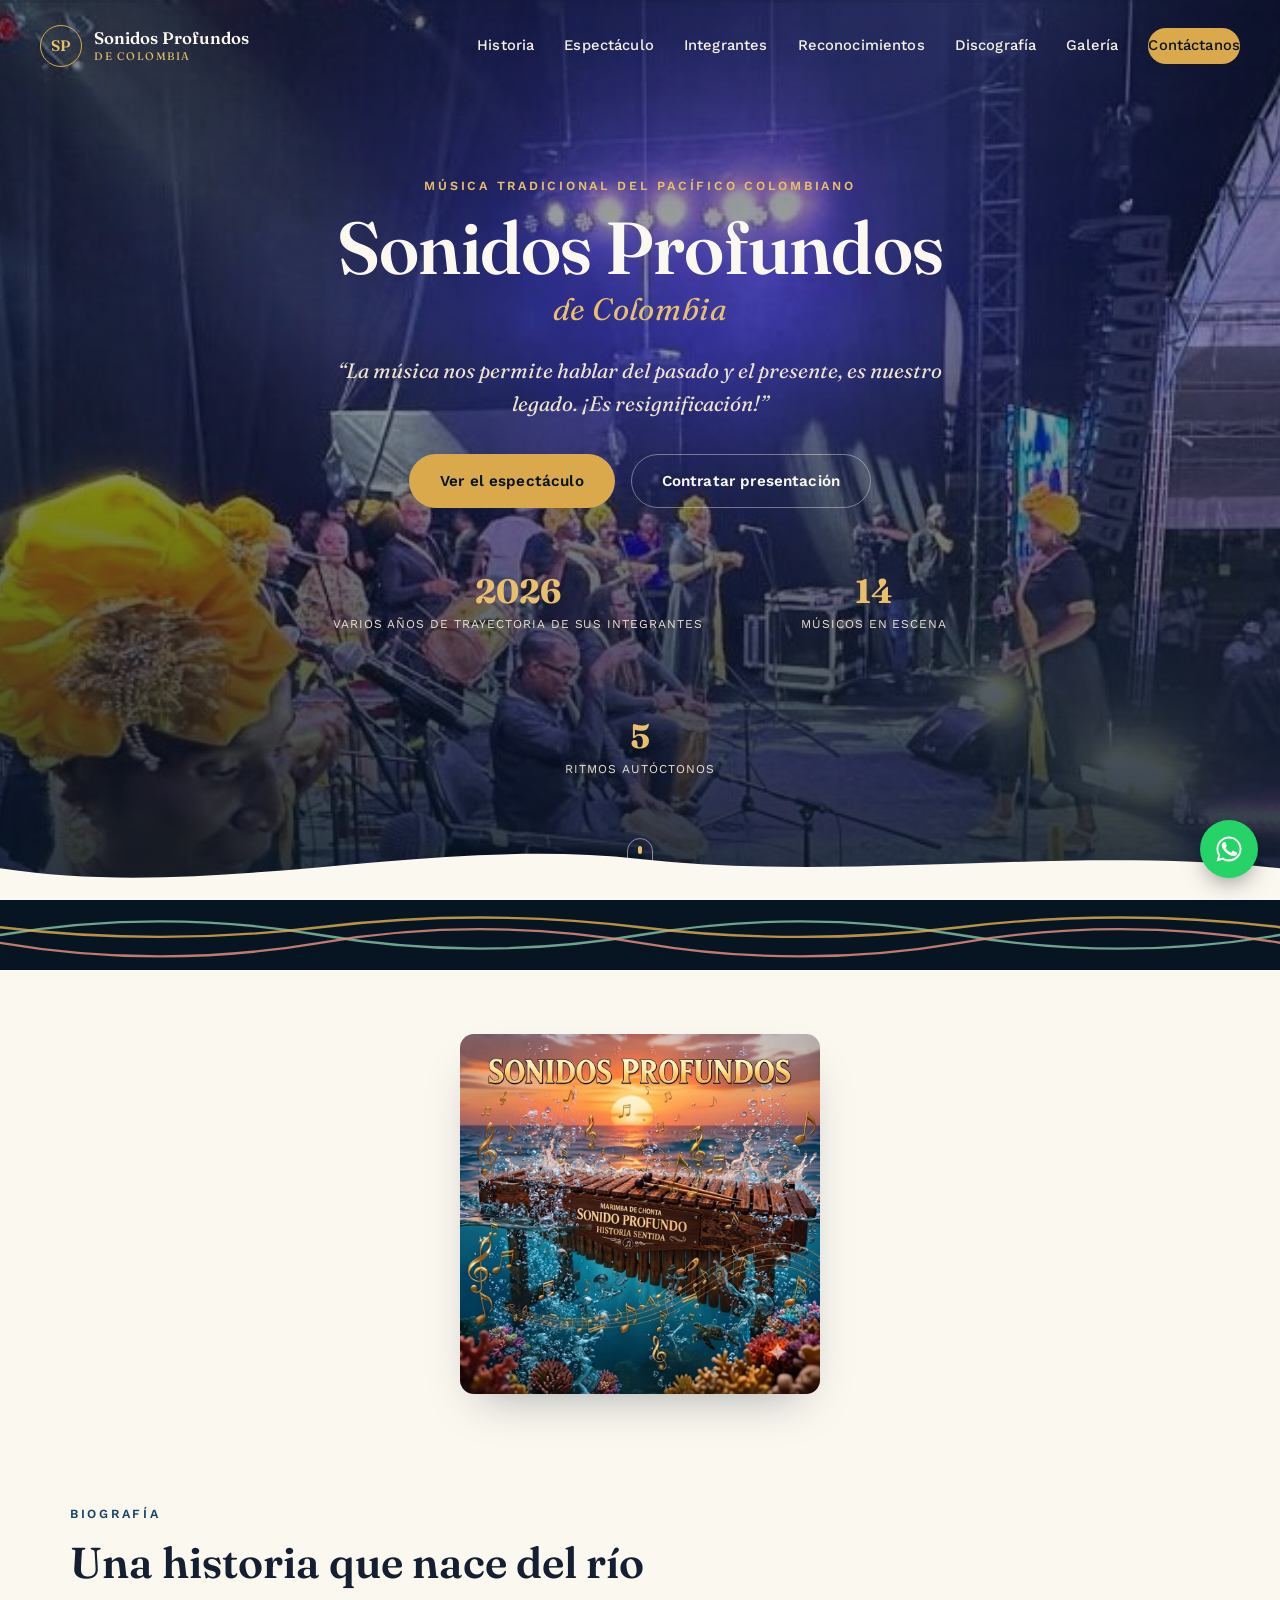
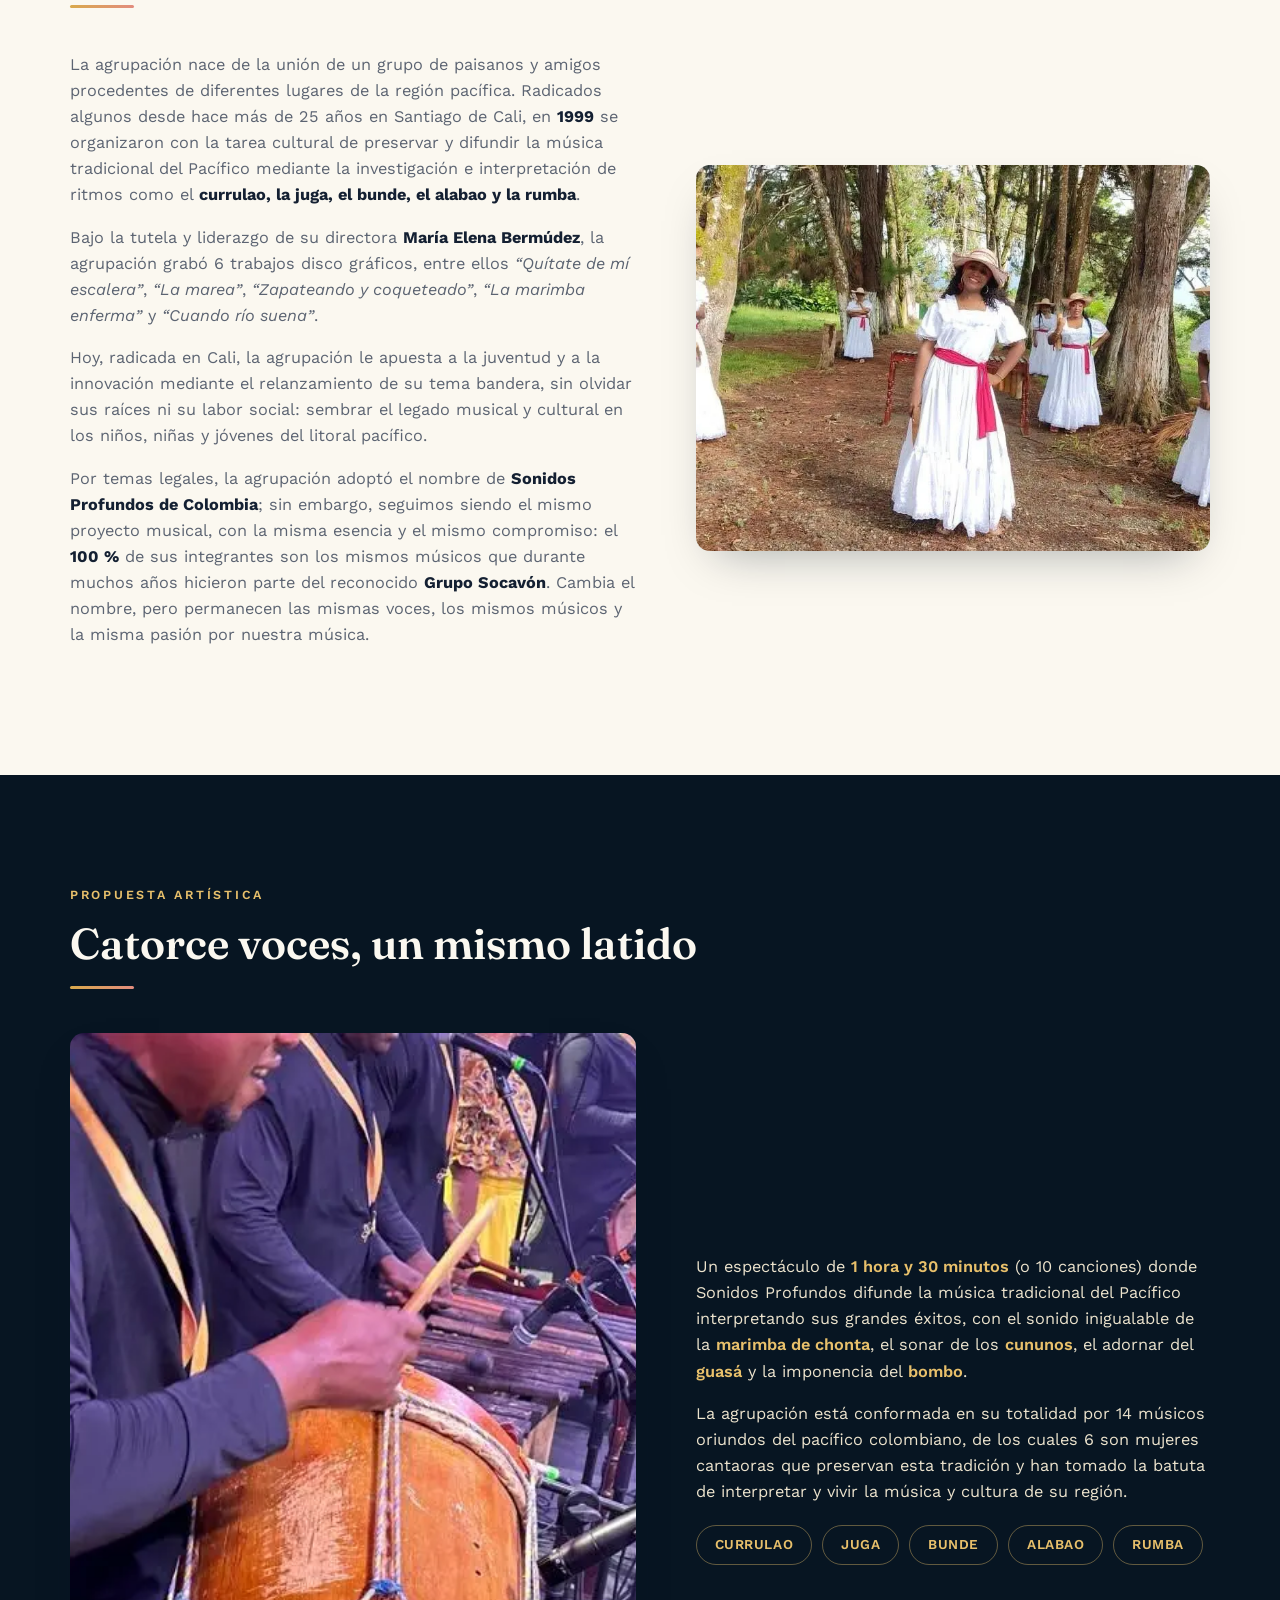
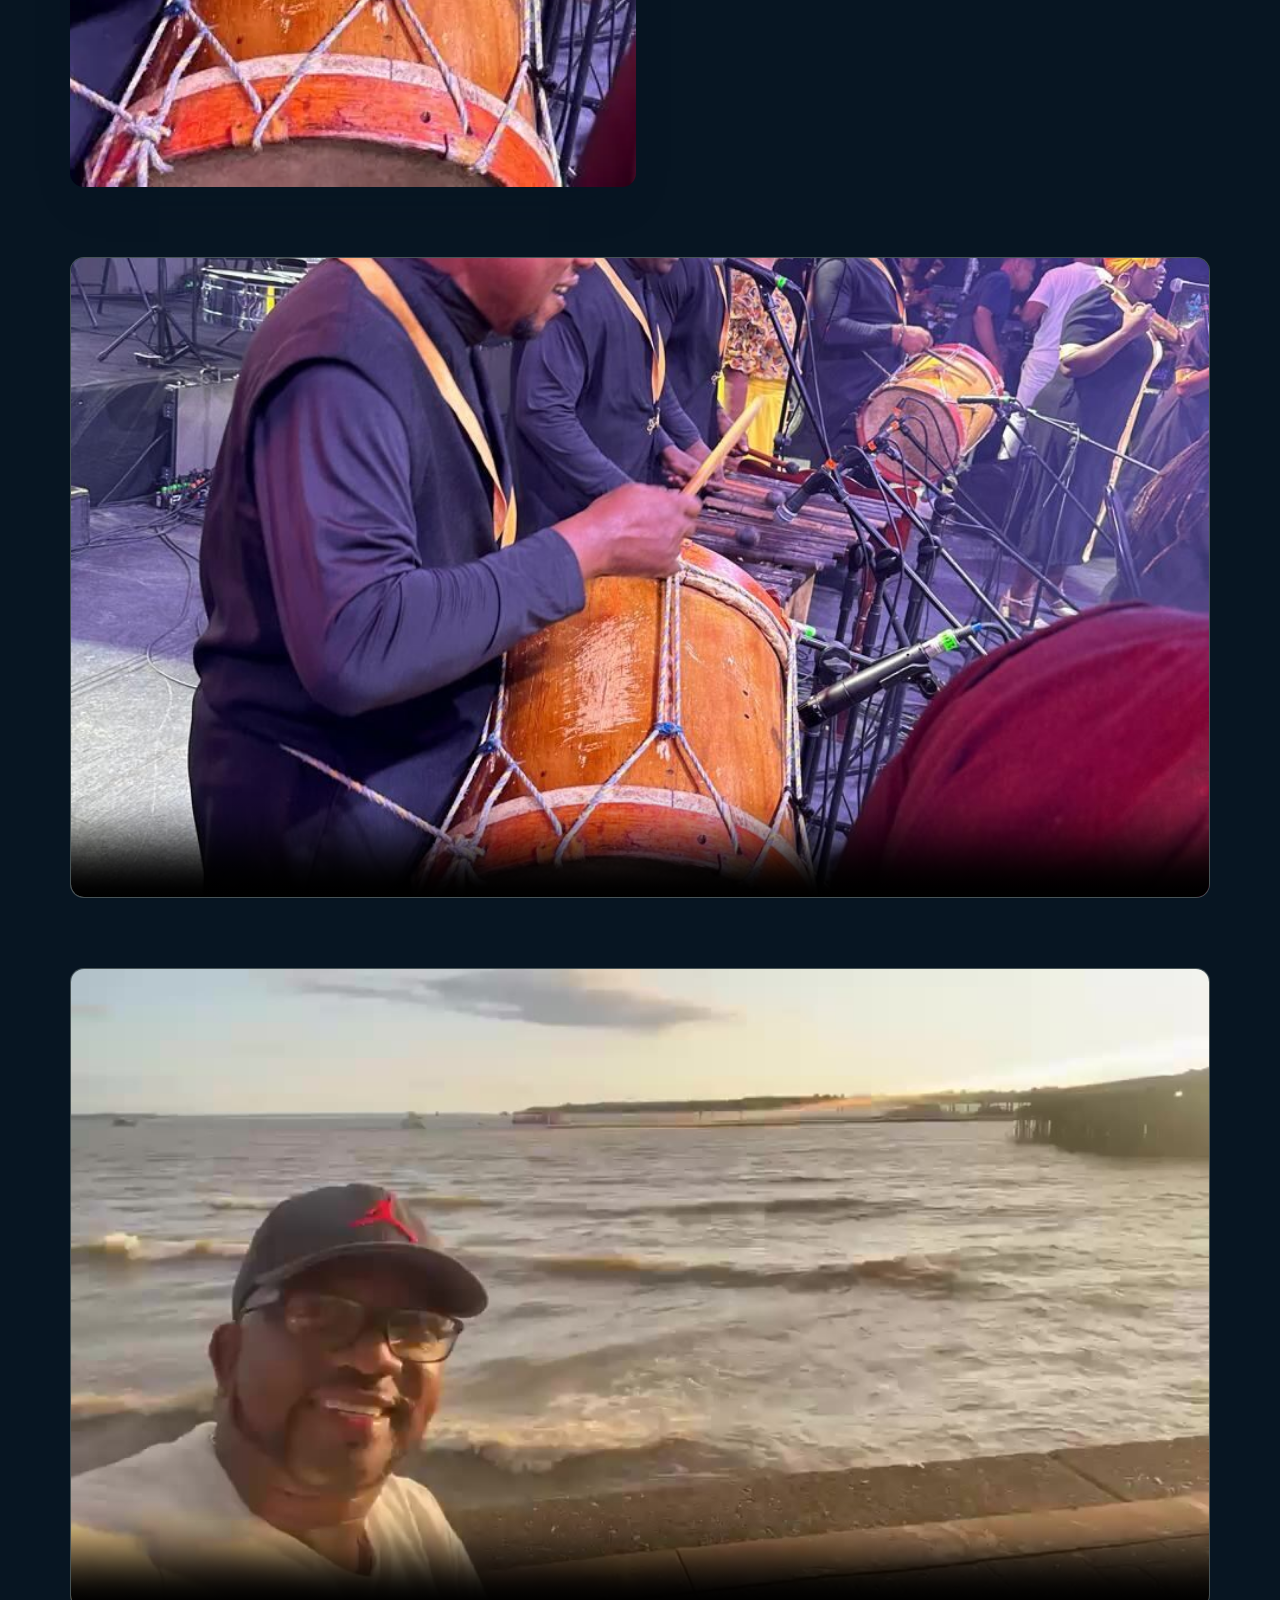
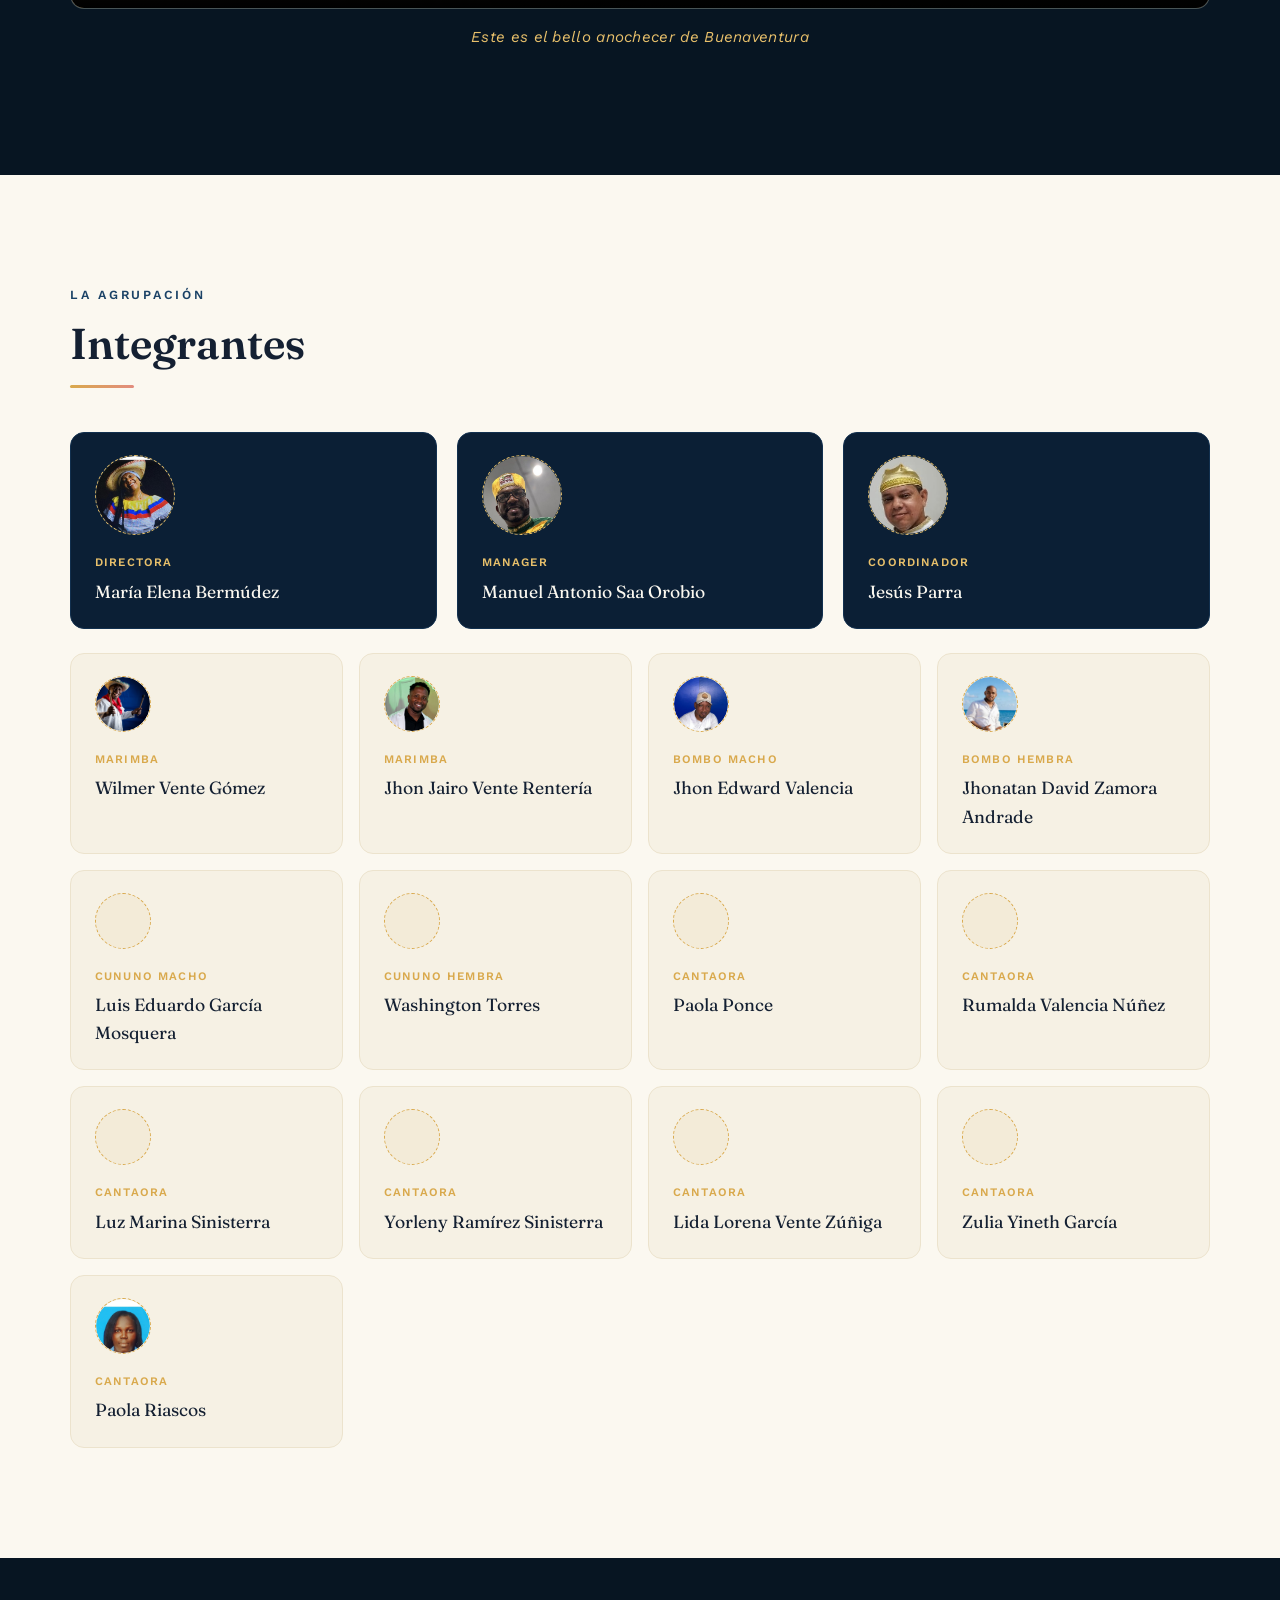
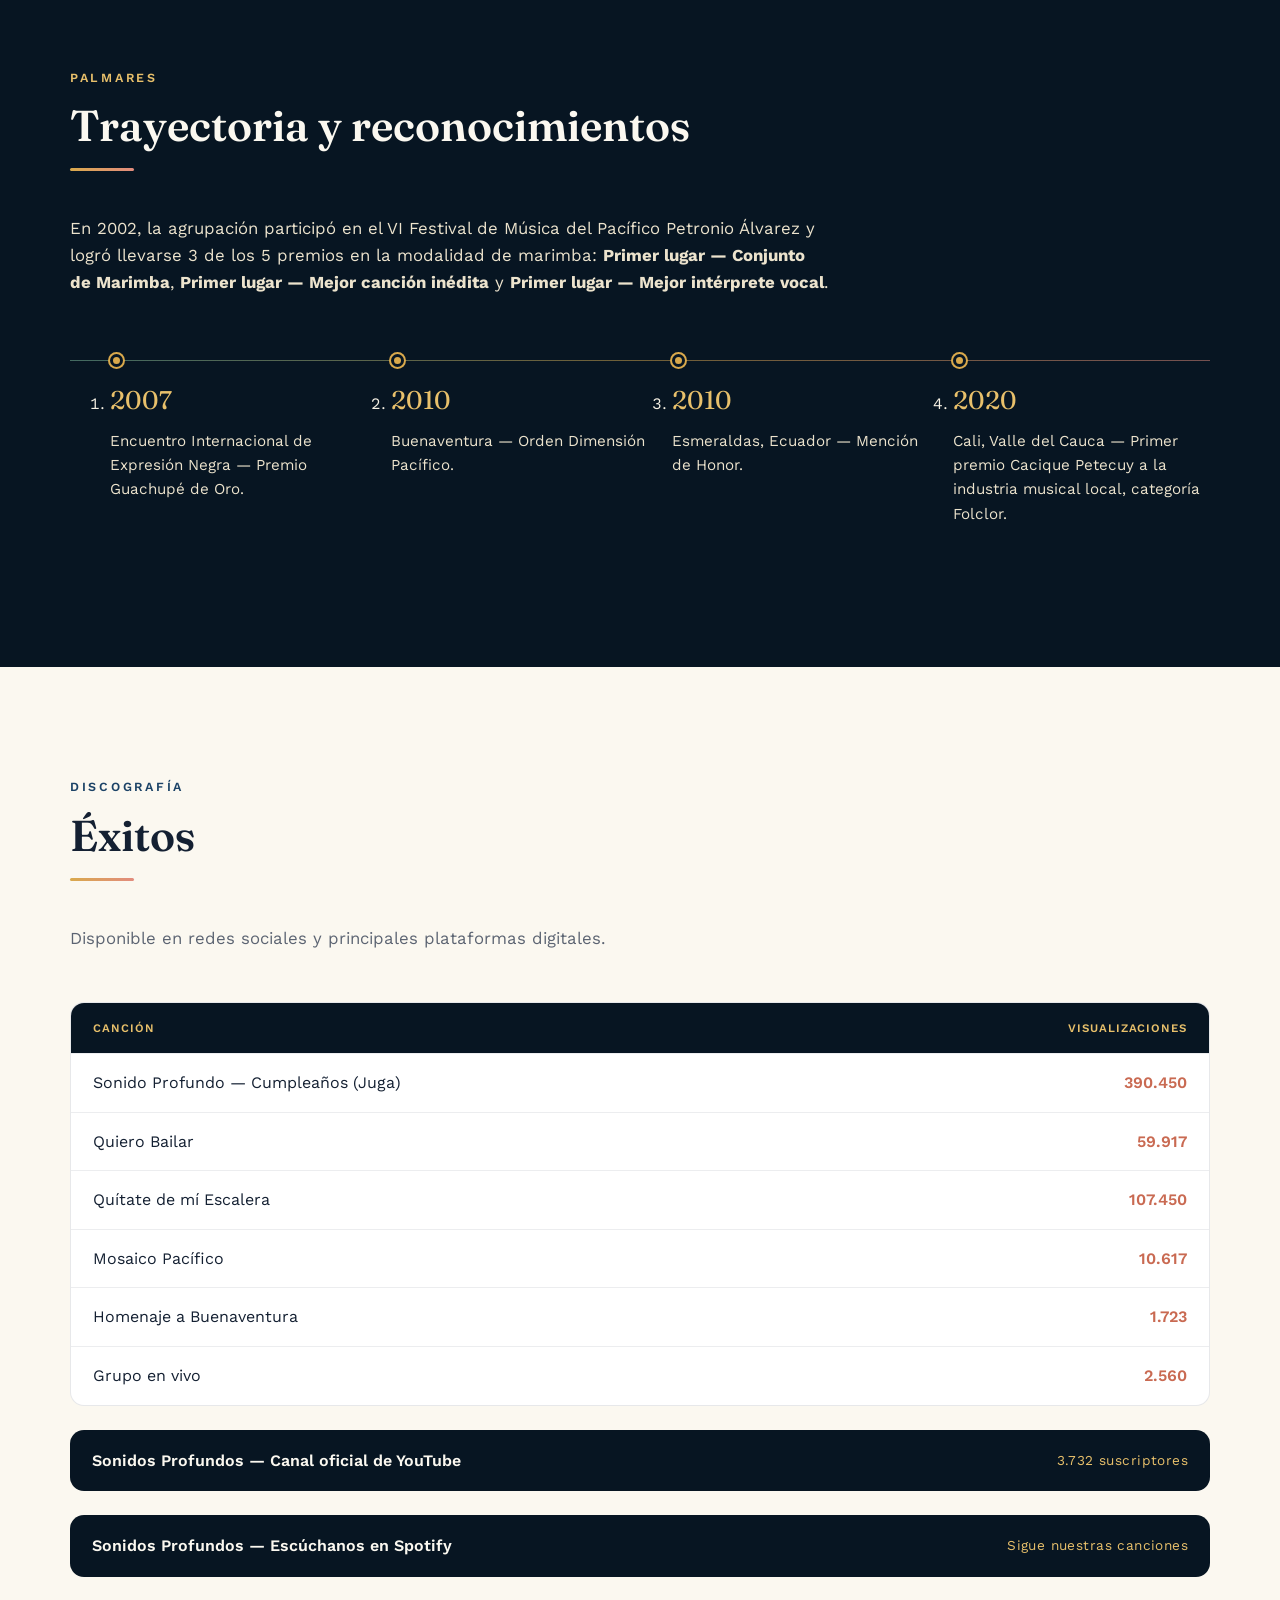
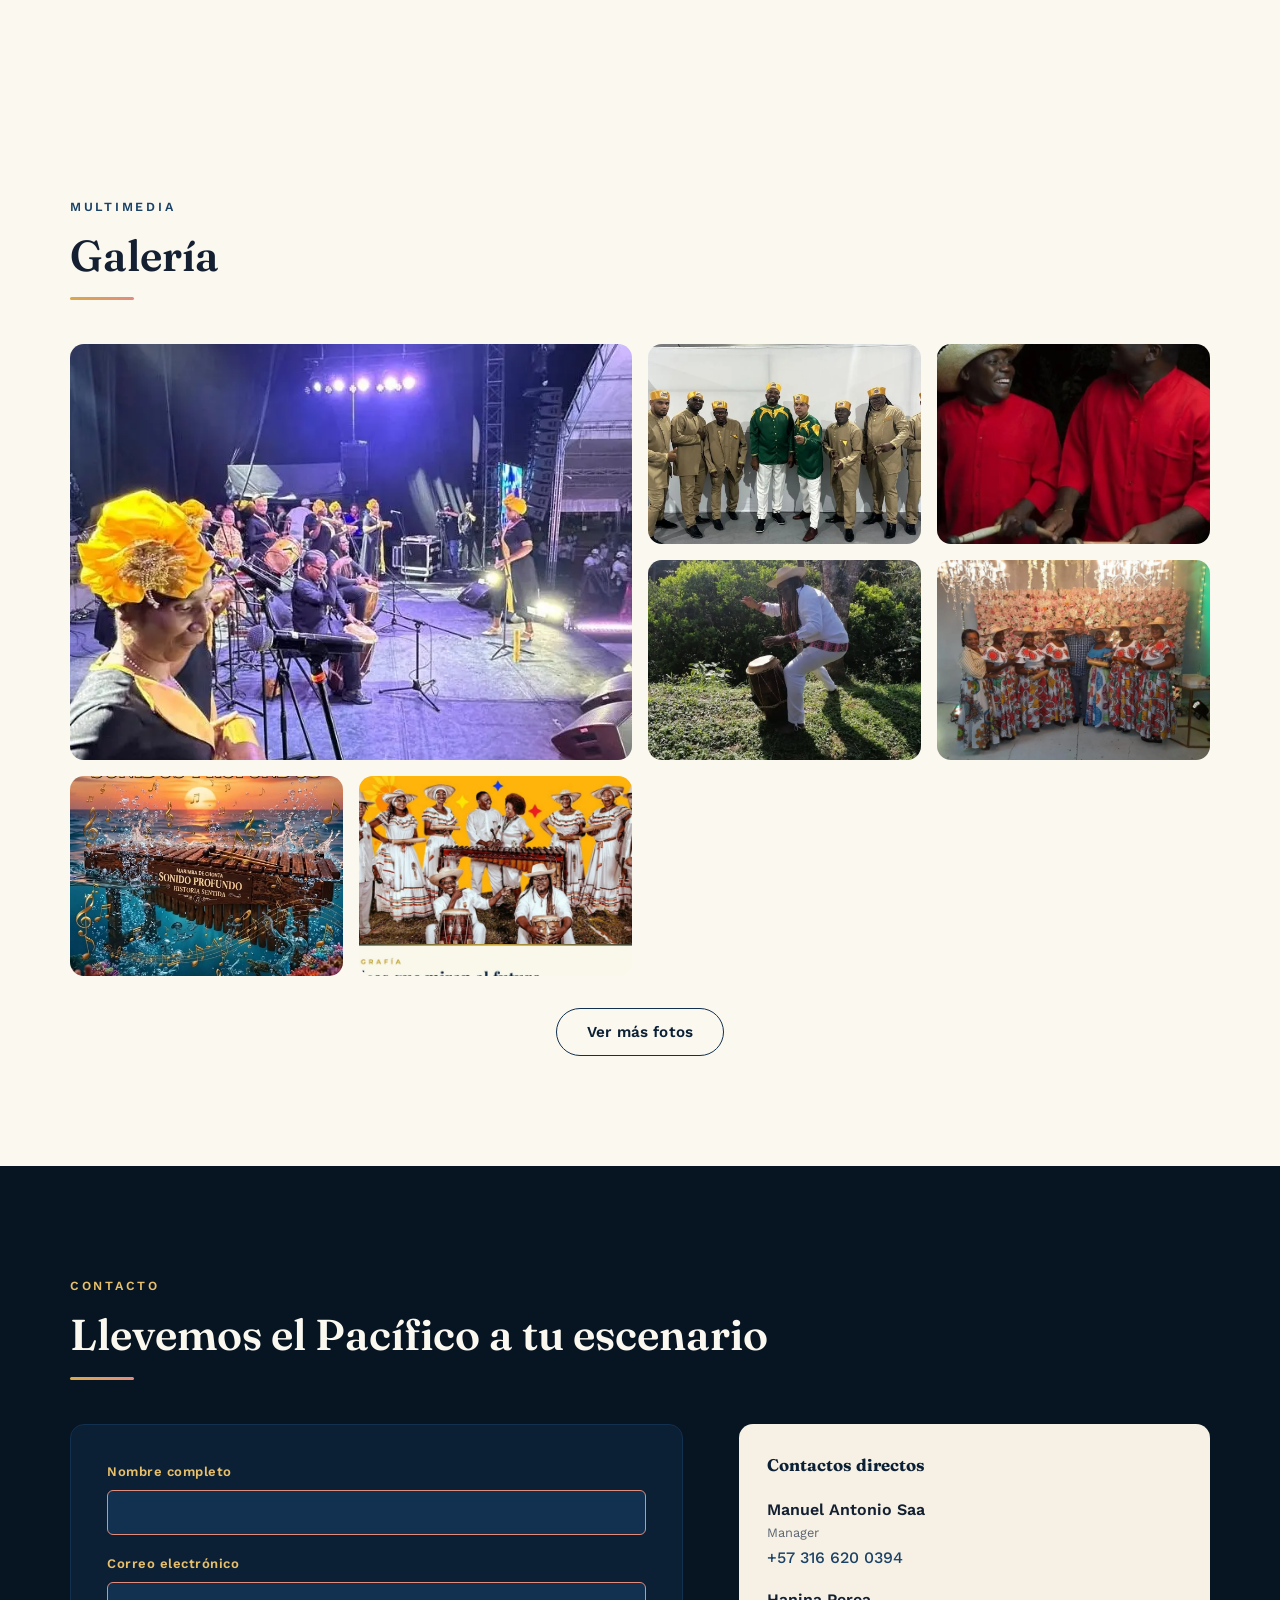
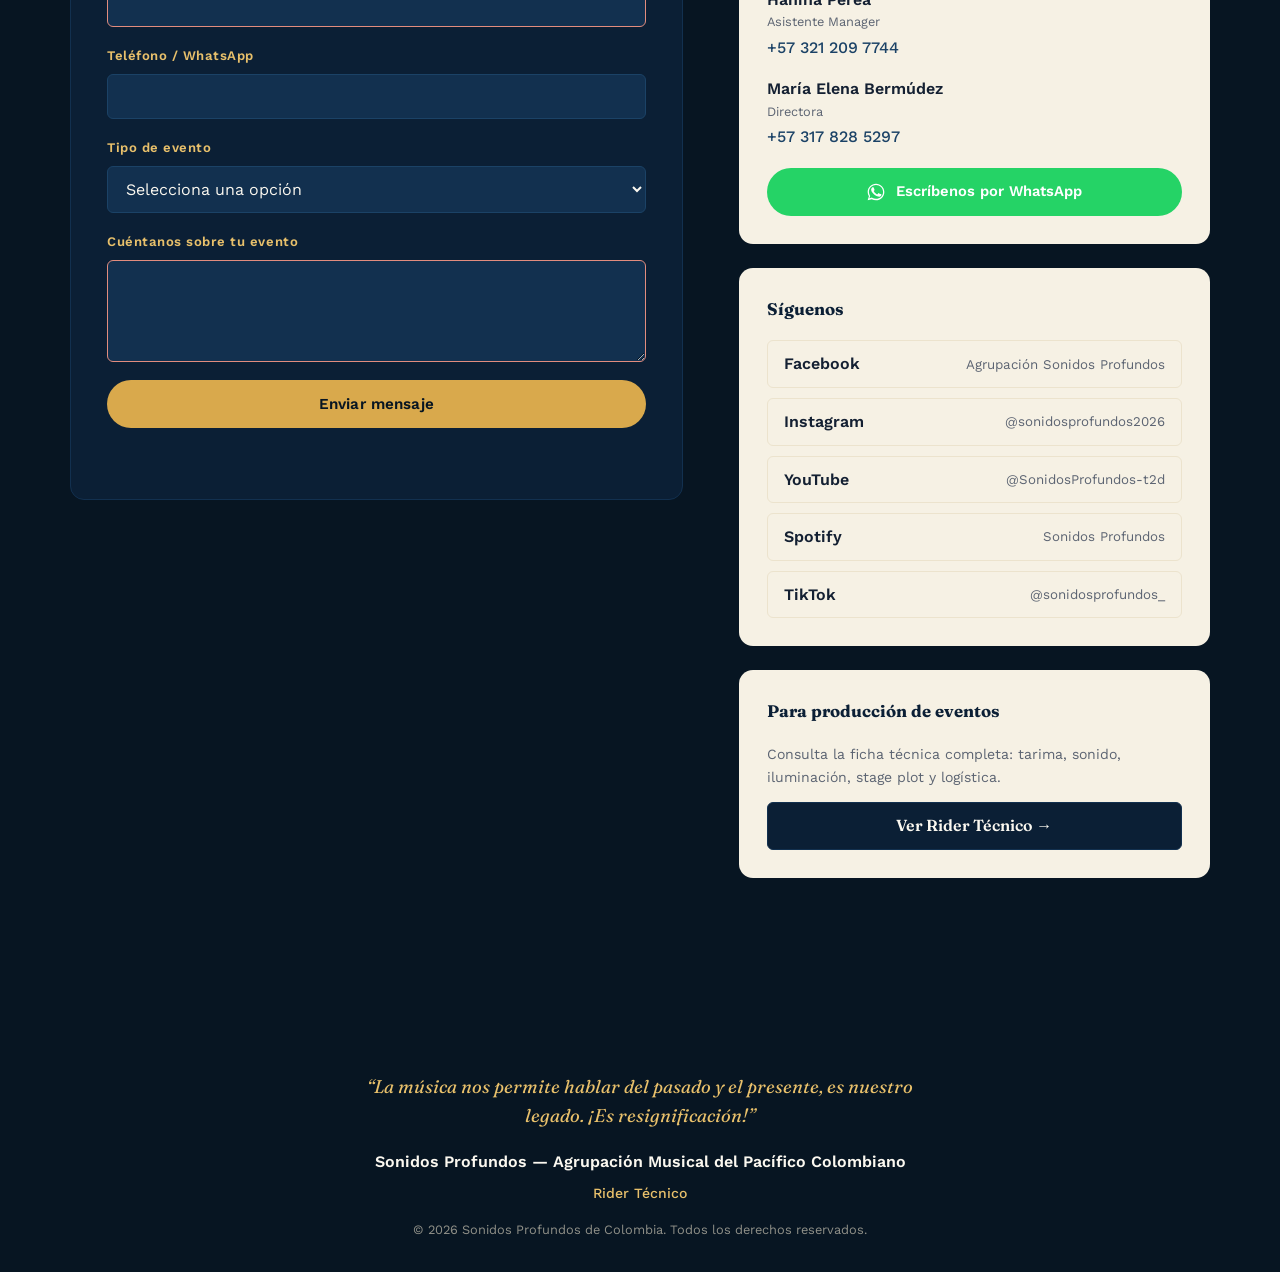
==== commit 4da7e532: "mensaje del commit" ====
--- a/index.html
+++ b/index.html
@@ -128,7 +128,7 @@
       <div class="grid-2 reveal">
         <div class="text-block">
           <p>La agrupación nace de la unión de un grupo de paisanos y amigos procedentes de diferentes lugares de la región pacífica. Radicados algunos desde hace más de 25 años en Santiago de Cali, en <strong>1999</strong> se organizaron con la tarea cultural de preservar y difundir la música tradicional del Pacífico mediante la investigación e interpretación de ritmos como el <strong>currulao, la juga, el bunde, el alabao y la rumba</strong>.</p>
-          <p>Bajo la tutela y liderazgo de su directora <strong>María Elena Bermúdez</strong>, la agrupación grabó siete temas propios, entre ellos <em>&ldquo;Quítate de mí escalera&rdquo;</em>, <em>&ldquo;La marea&rdquo;</em>, <em>&ldquo;Zapateando y coqueteado&rdquo;</em>, <em>&ldquo;La marimba enferma&rdquo;</em> y <em>&ldquo;Cuando río suena&rdquo;</em>.</p>
+          <p>Bajo la tutela y liderazgo de su directora <strong>María Elena Bermúdez</strong>, la agrupación grabó 6 trabajos disco gráficos, entre ellos <em>&ldquo;Quítate de mí escalera&rdquo;</em>, <em>&ldquo;La marea&rdquo;</em>, <em>&ldquo;Zapateando y coqueteado&rdquo;</em>, <em>&ldquo;La marimba enferma&rdquo;</em> y <em>&ldquo;Cuando río suena&rdquo;</em>.</p>
           <p>Hoy, radicada en Cali, la agrupación le apuesta a la juventud y a la innovación mediante el relanzamiento de su tema bandera, sin olvidar sus raíces ni su labor social: sembrar el legado musical y cultural en los niños, niñas y jóvenes del litoral pacífico.</p>
           <p>Por temas legales, la agrupación adoptó el nombre de <strong>Sonidos Profundos de Colombia</strong>; sin embargo, seguimos siendo el mismo proyecto musical, con la misma esencia y el mismo compromiso: el <strong>100&nbsp;%</strong> de sus integrantes son los mismos músicos que durante muchos años hicieron parte del reconocido <strong>Grupo Socavón</strong>. Cambia el nombre, pero permanecen las mismas voces, los mismos músicos y la misma pasión por nuestra música.</p>
         </div>
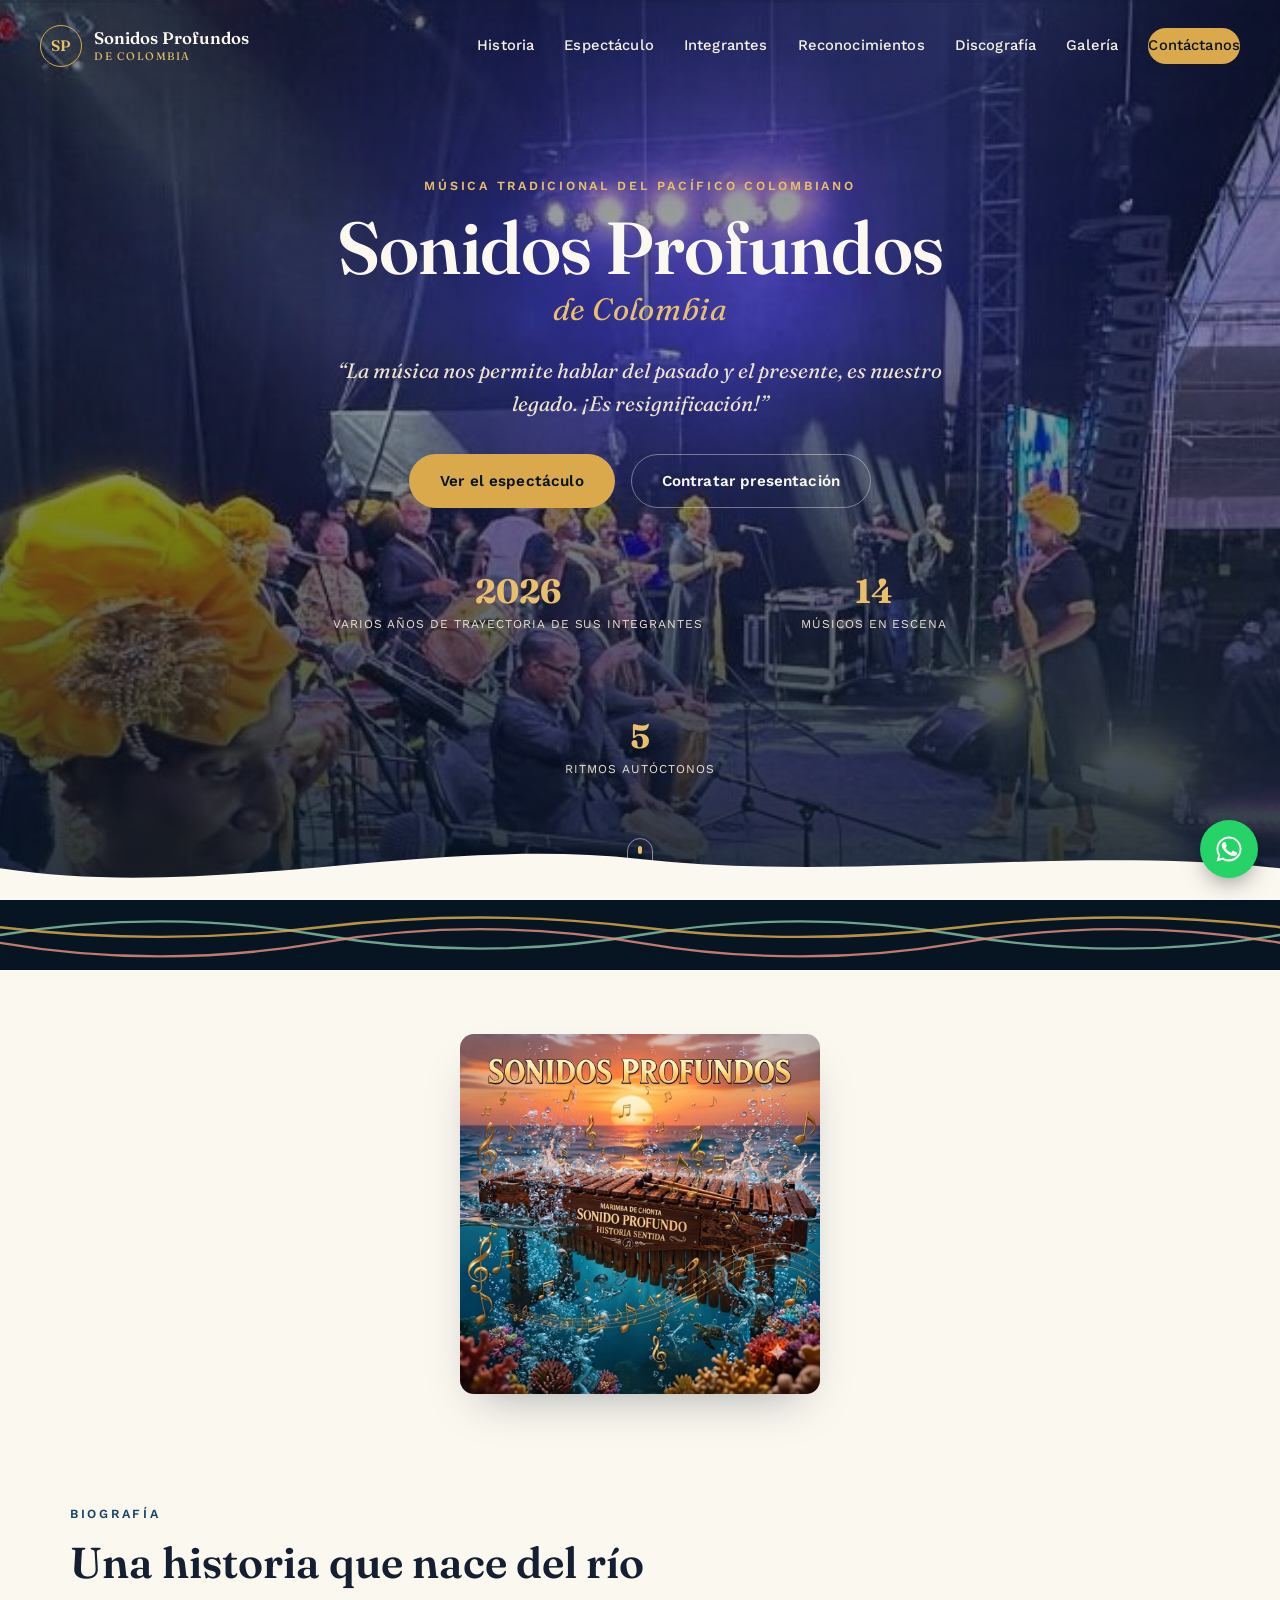
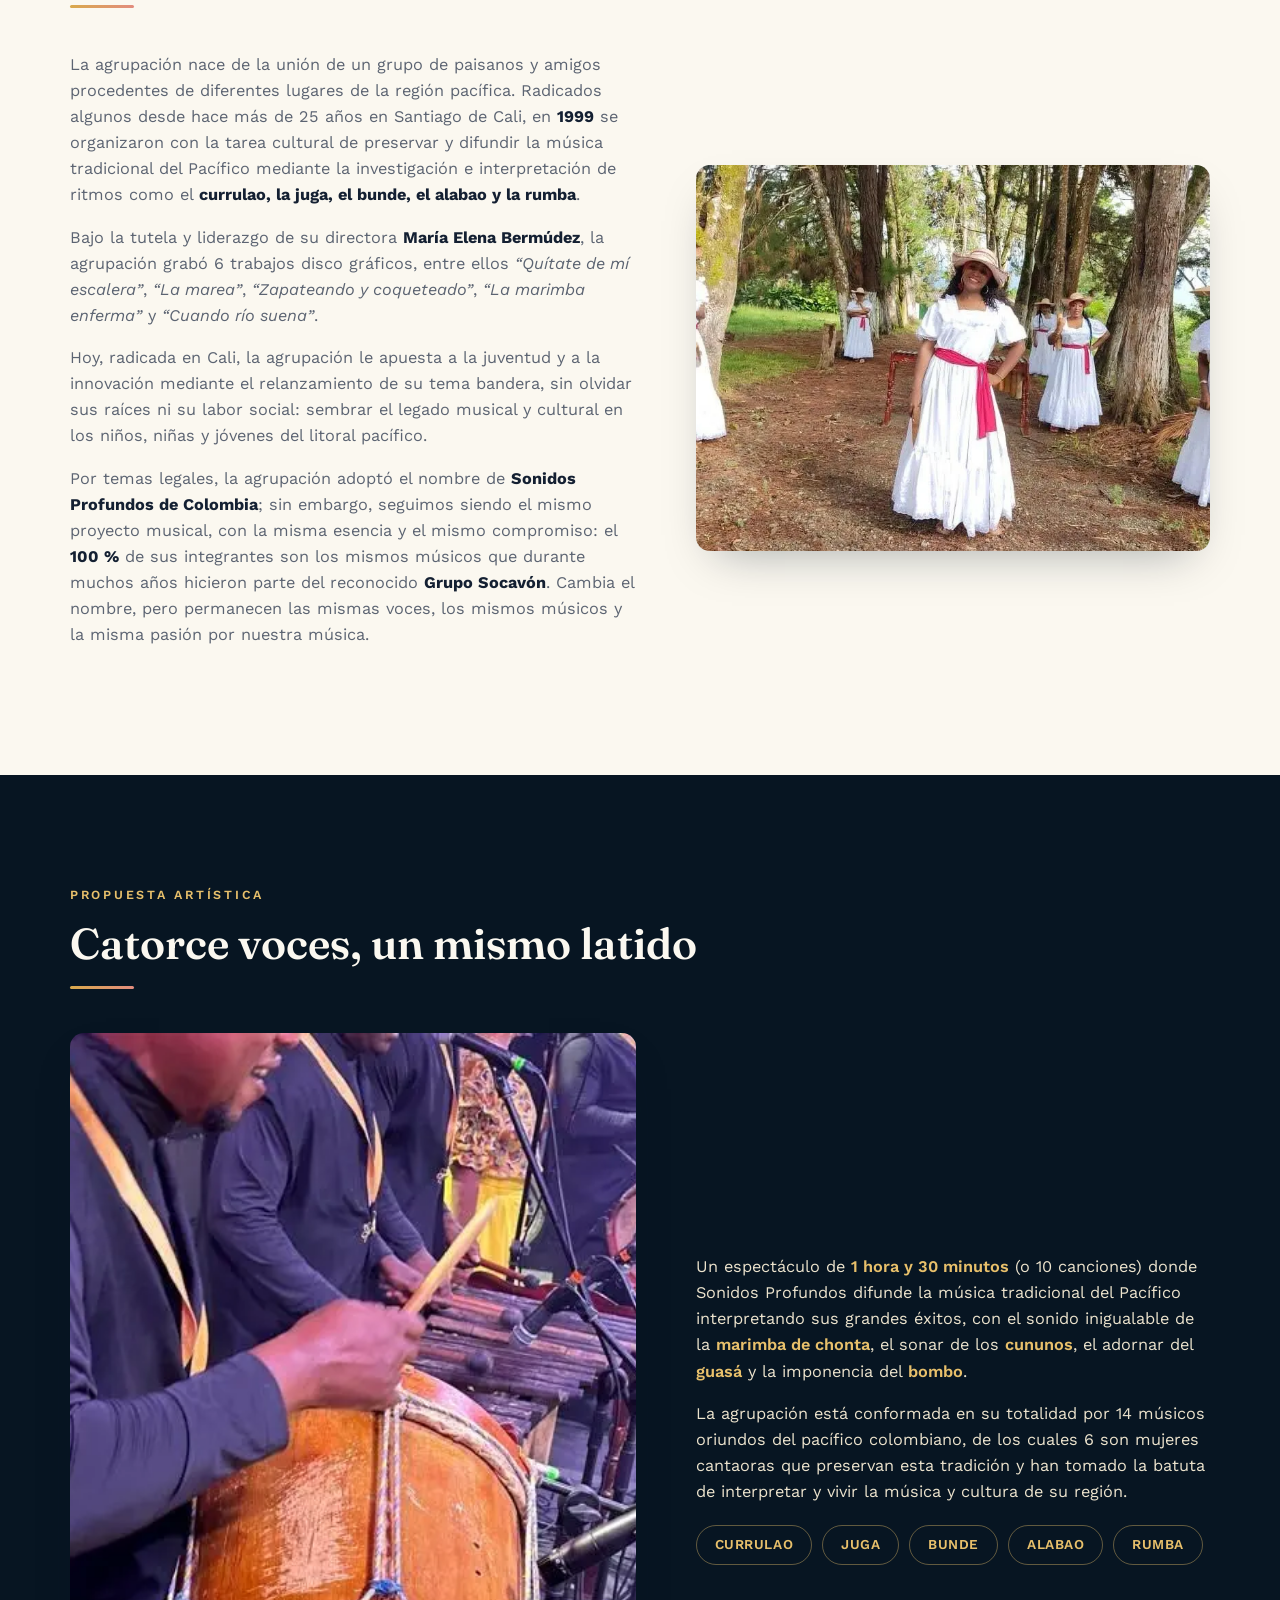
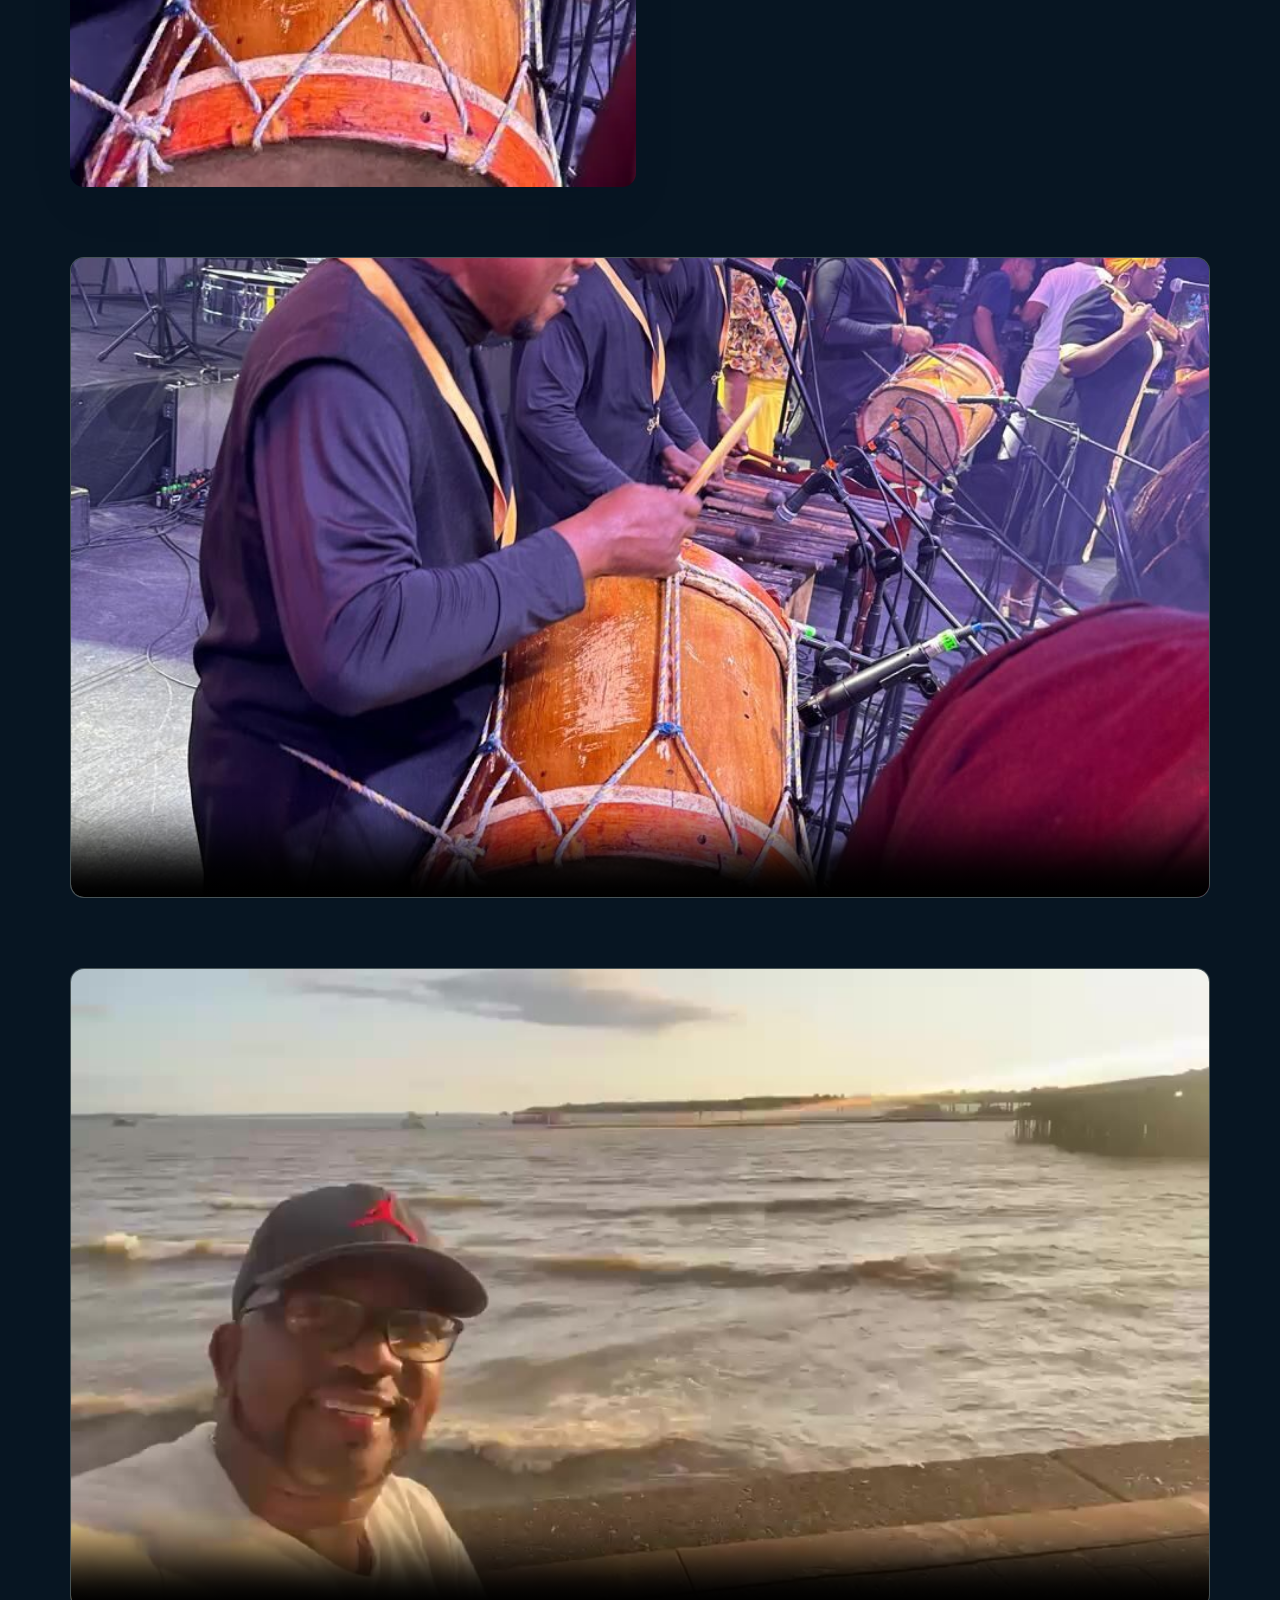
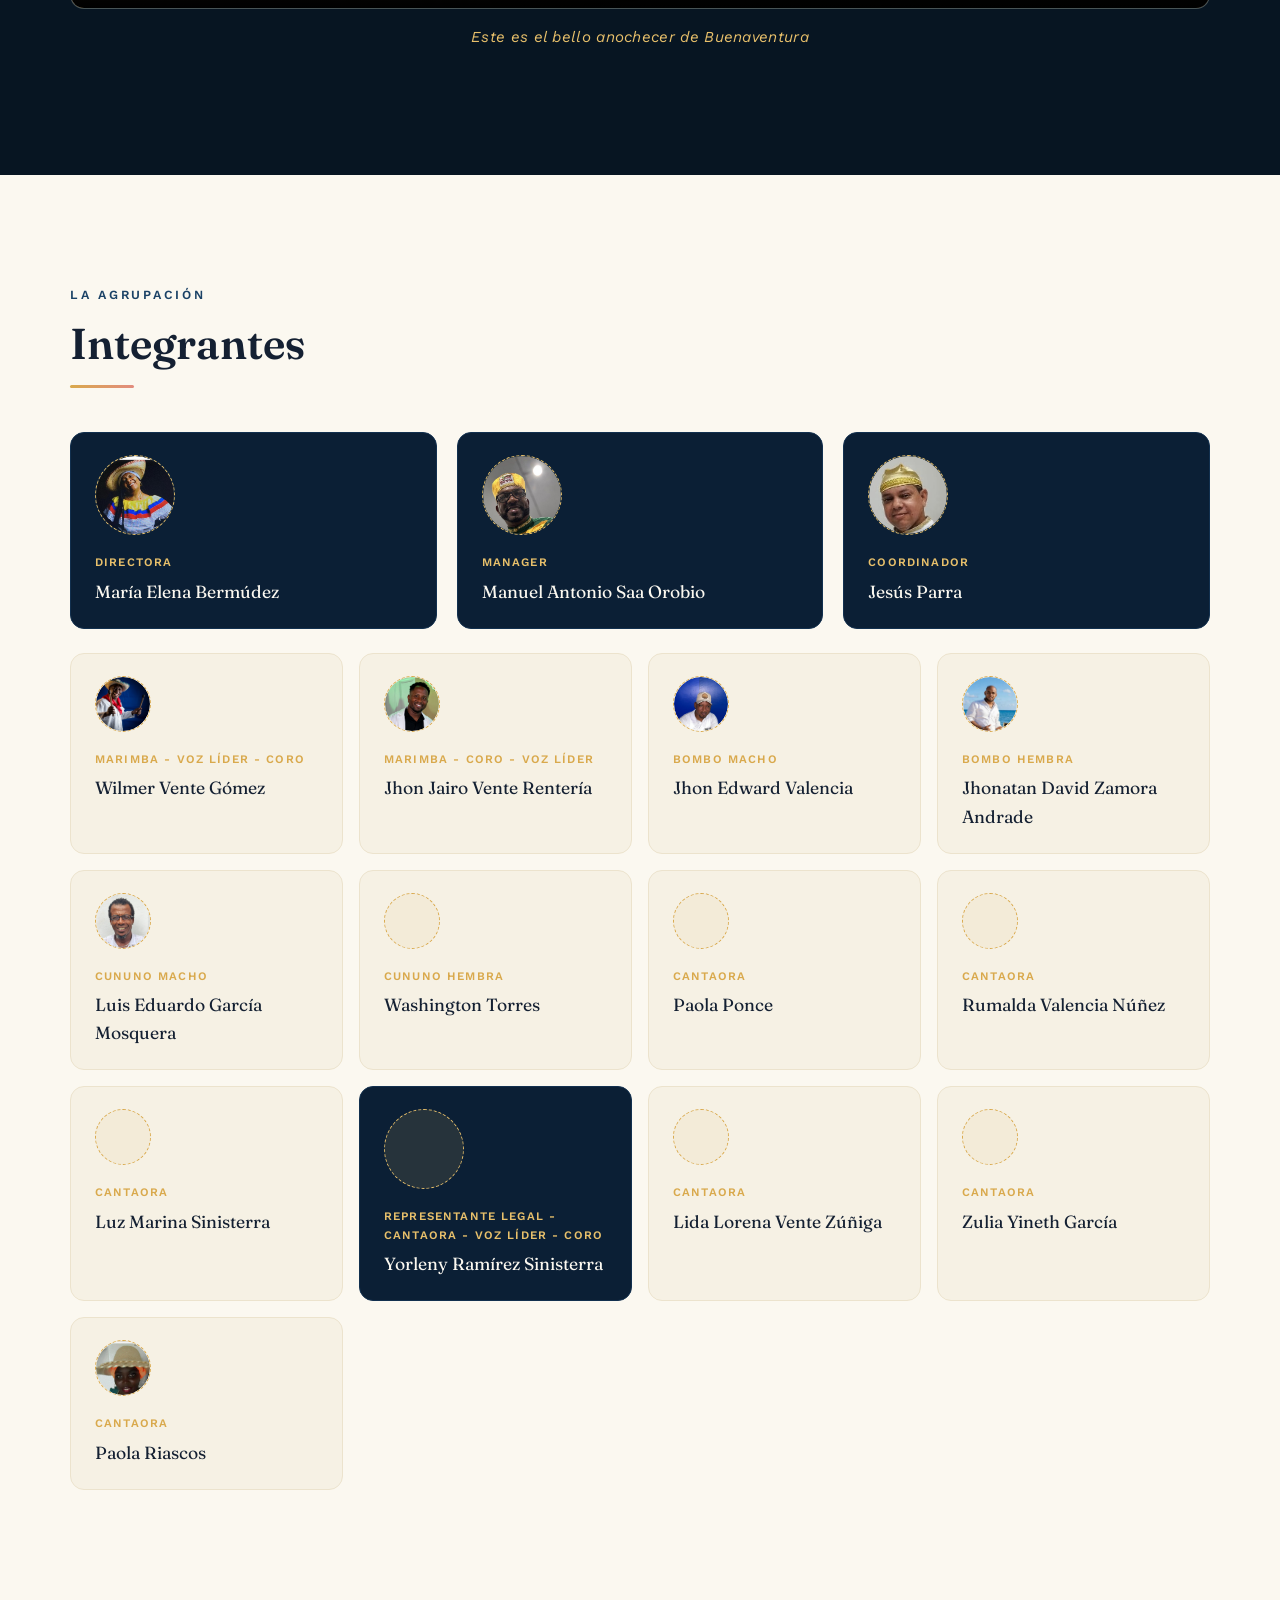
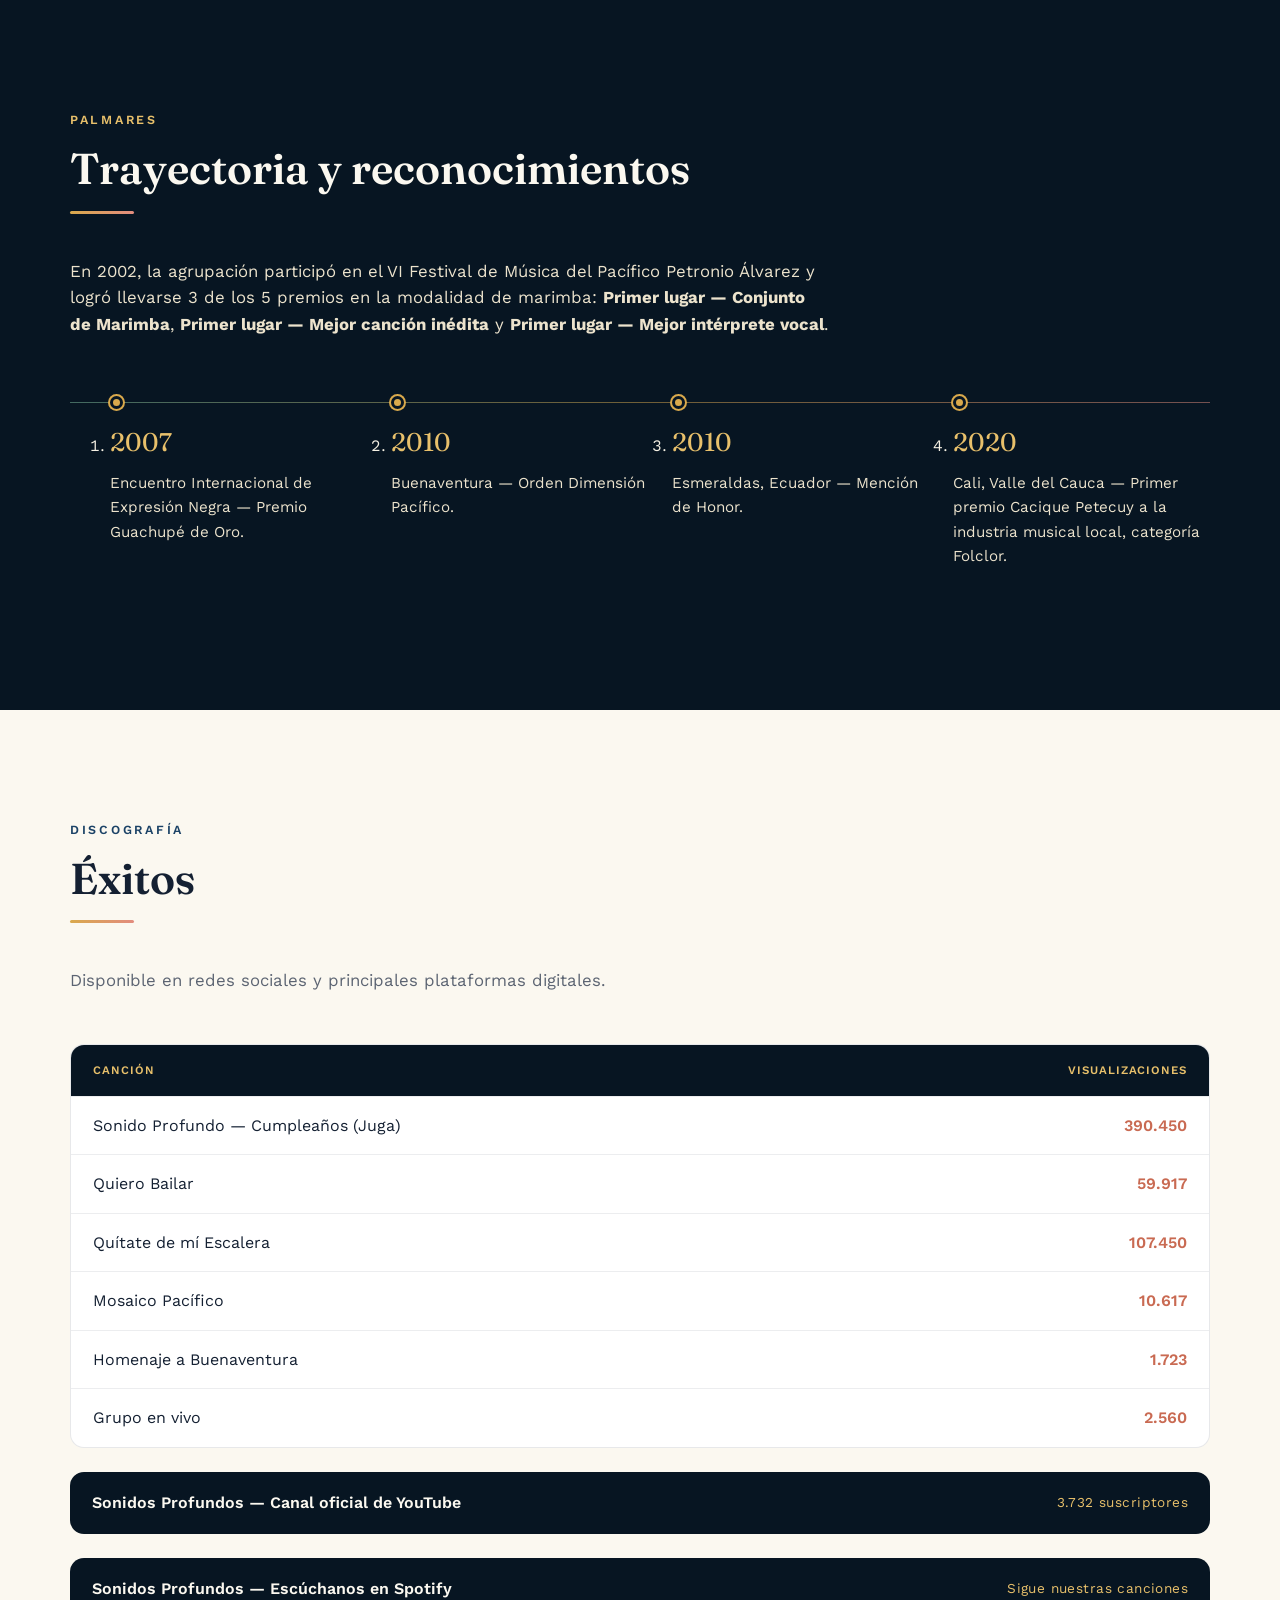
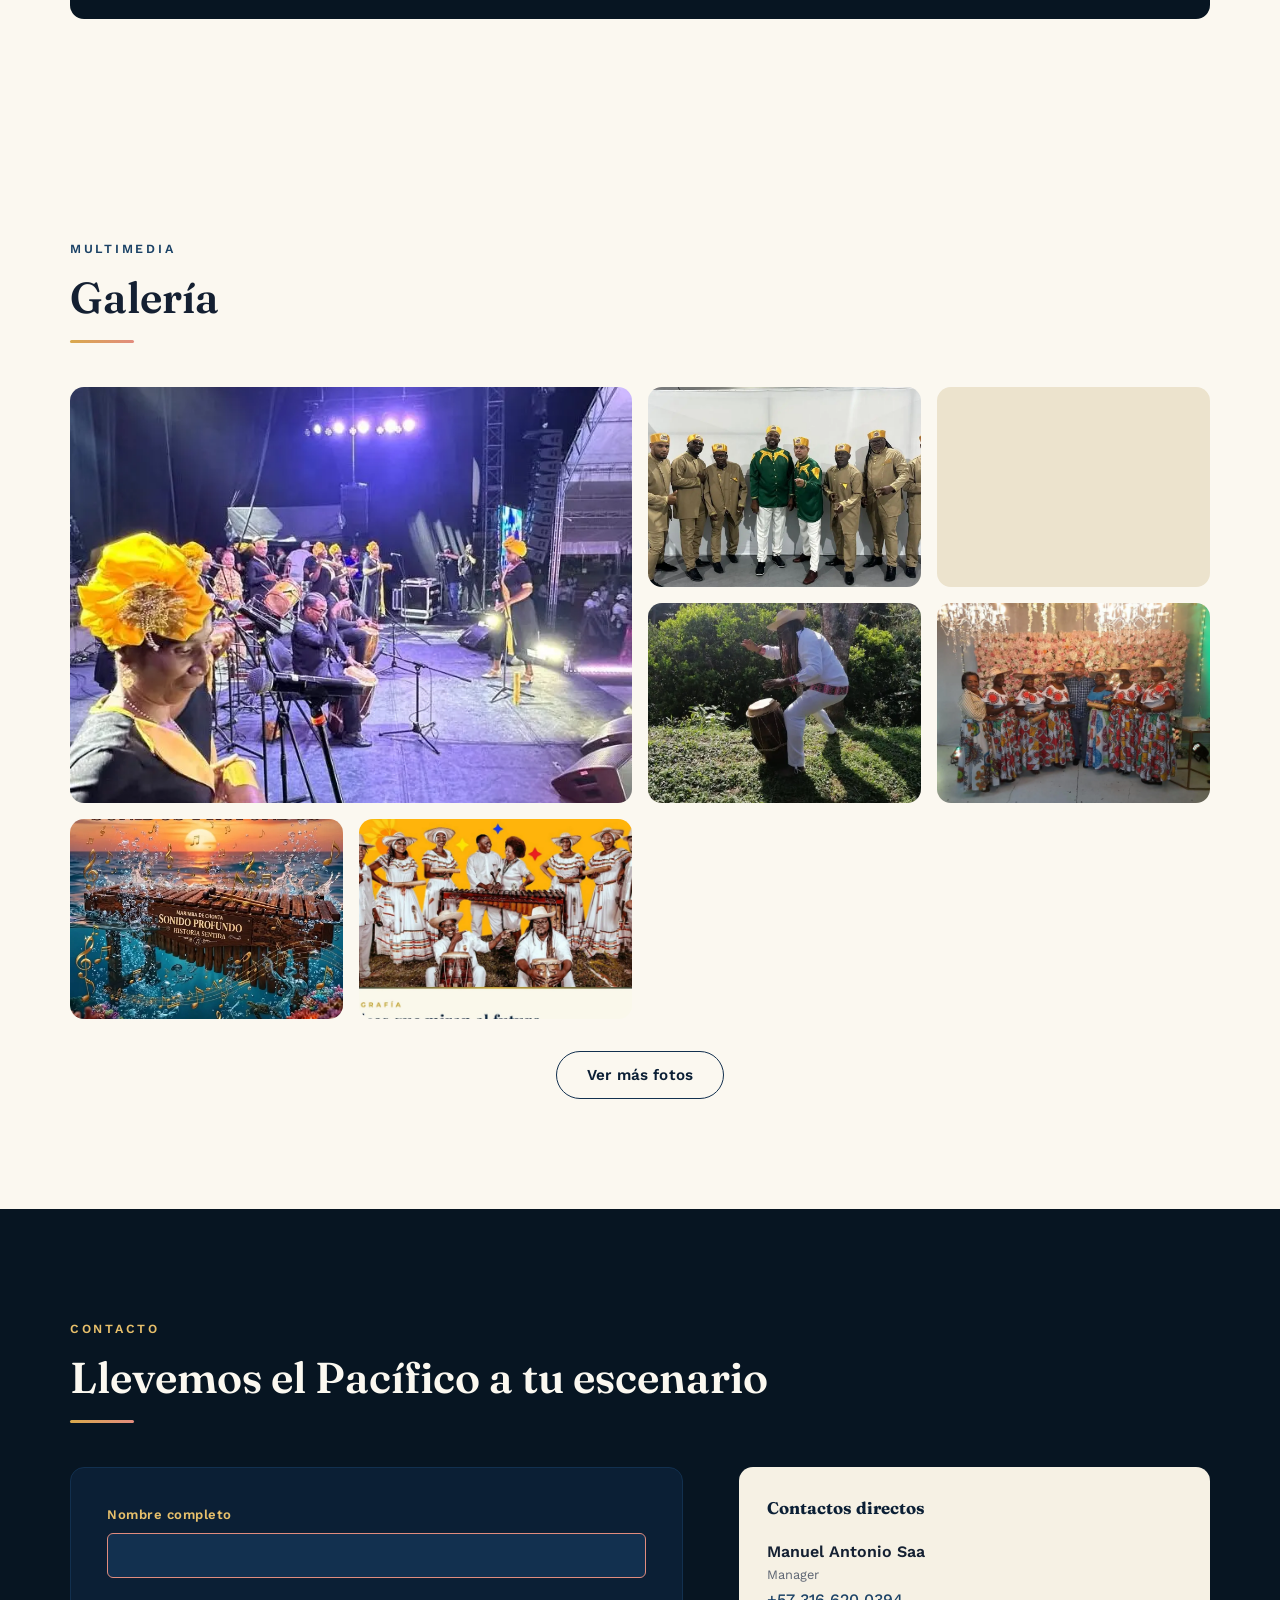
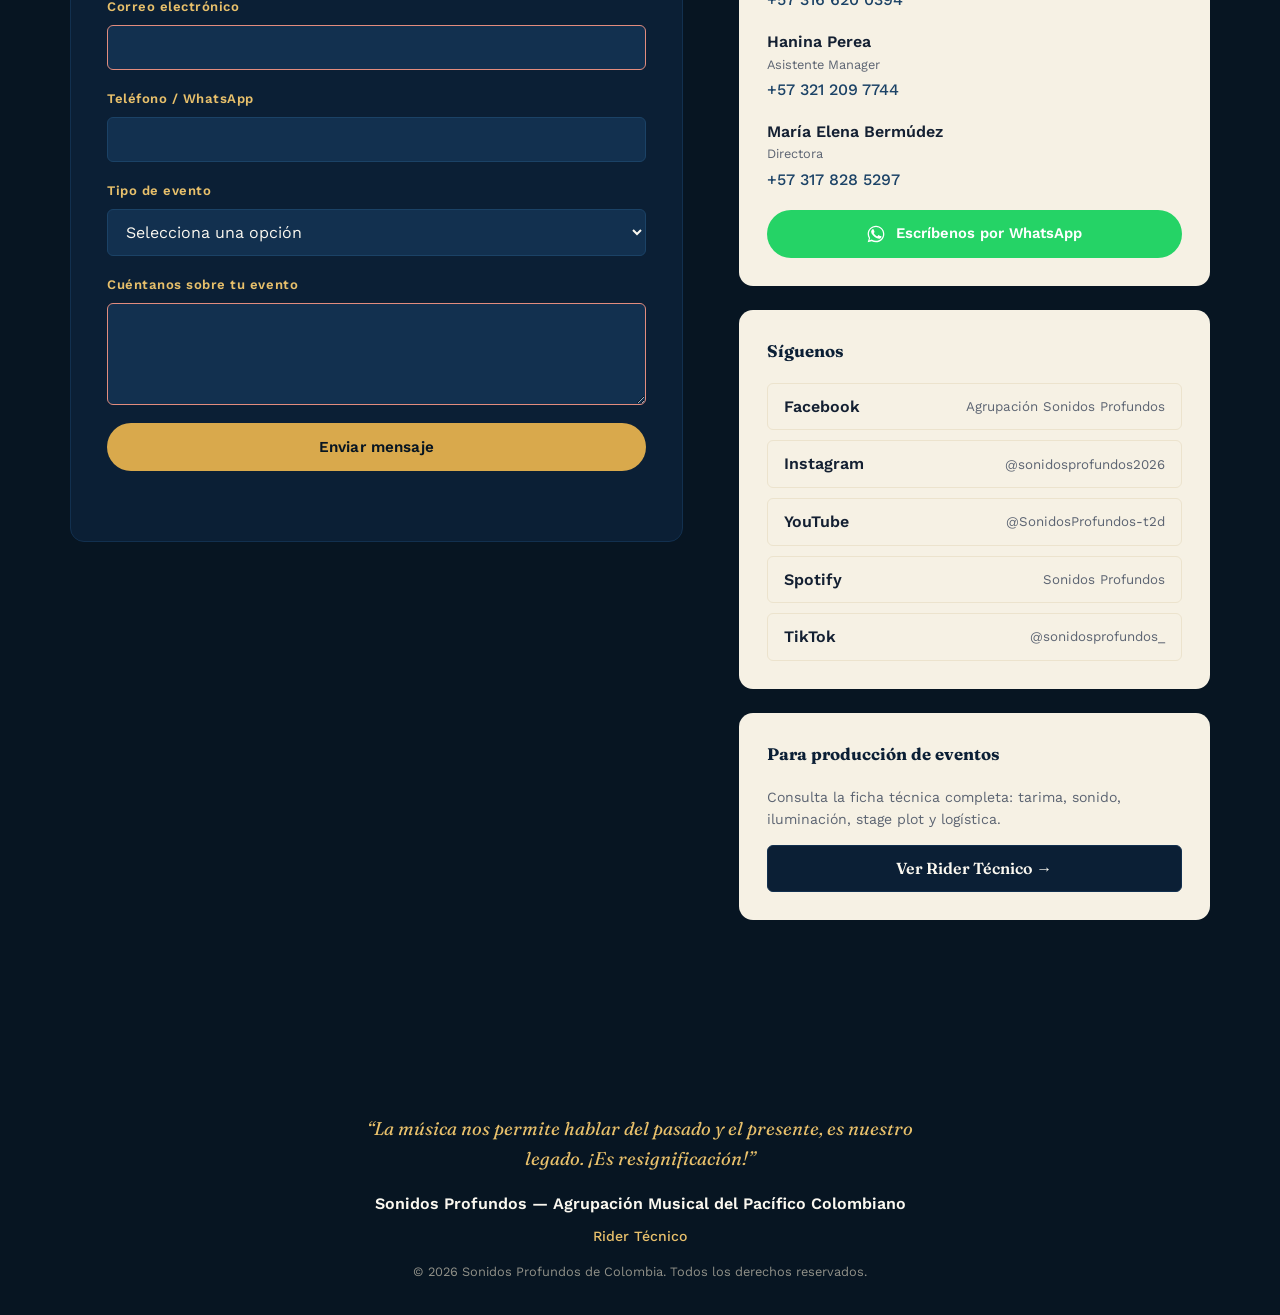
==== commit 765e8c72: "mensaje del commit" ====
--- a/index.html
+++ b/index.html
@@ -219,7 +219,7 @@
           <div class="avatar-frame">
             <img src="images/integrantes/wilmer-vente-marimba.jpeg" alt="Wilmer Vente Gómez" loading="lazy" decoding="async">
           </div>
-          <span class="lineup-card__role">Marimba</span>
+          <span class="lineup-card__role">Marimba - voz líder - coro</span>
           <span class="lineup-card__name">Wilmer Vente Gómez</span>
         </div>
 
@@ -227,7 +227,7 @@
           <div class="avatar-frame">
             <img src="images/integrantes/jhon-jairo-vente-marimba.jpeg" alt="Jhon Jairo Vente Rentería" loading="lazy" decoding="async">
           </div>
-          <span class="lineup-card__role">Marimba</span>
+          <span class="lineup-card__role">Marimba - coro - voz líder</span>
           <span class="lineup-card__name">Jhon Jairo Vente Rentería</span>
         </div>
 
@@ -287,11 +287,11 @@
           <span class="lineup-card__name">Luz Marina Sinisterra</span>
         </div>
 
-        <div class="lineup-card" style="--i:9">
-          <div class="avatar-frame">
+        <div class="lineup-card lineup-card--lead" style="--i:3">
+          <div class="avatar-frame avatar-frame--lead">
             <img src="images/integrantes/yorleny-ramirez-sinisterra-coro-y-voz-lider.jpeg" alt="Yorleny Ramírez Sinisterra" loading="lazy" decoding="async">
           </div>
-          <span class="lineup-card__role">Cantaora</span>
+          <span class="lineup-card__role">Representante legal - Cantaora - Voz líder - coro</span>
           <span class="lineup-card__name">Yorleny Ramírez Sinisterra</span>
         </div>
 
@@ -313,7 +313,7 @@
 
         <div class="lineup-card" style="--i:12">
           <div class="avatar-frame">
-            <img src="images/integrantes/paola-riascos-coro.jpeg" alt="Paola Riascos" loading="lazy" decoding="async">
+            <img src="images/integrantes/Paola-riasco.jpeg" alt="Paola Riascos" loading="lazy" decoding="async">
           </div>
           <span class="lineup-card__role">Cantaora</span>
           <span class="lineup-card__name">Paola Riascos</span>
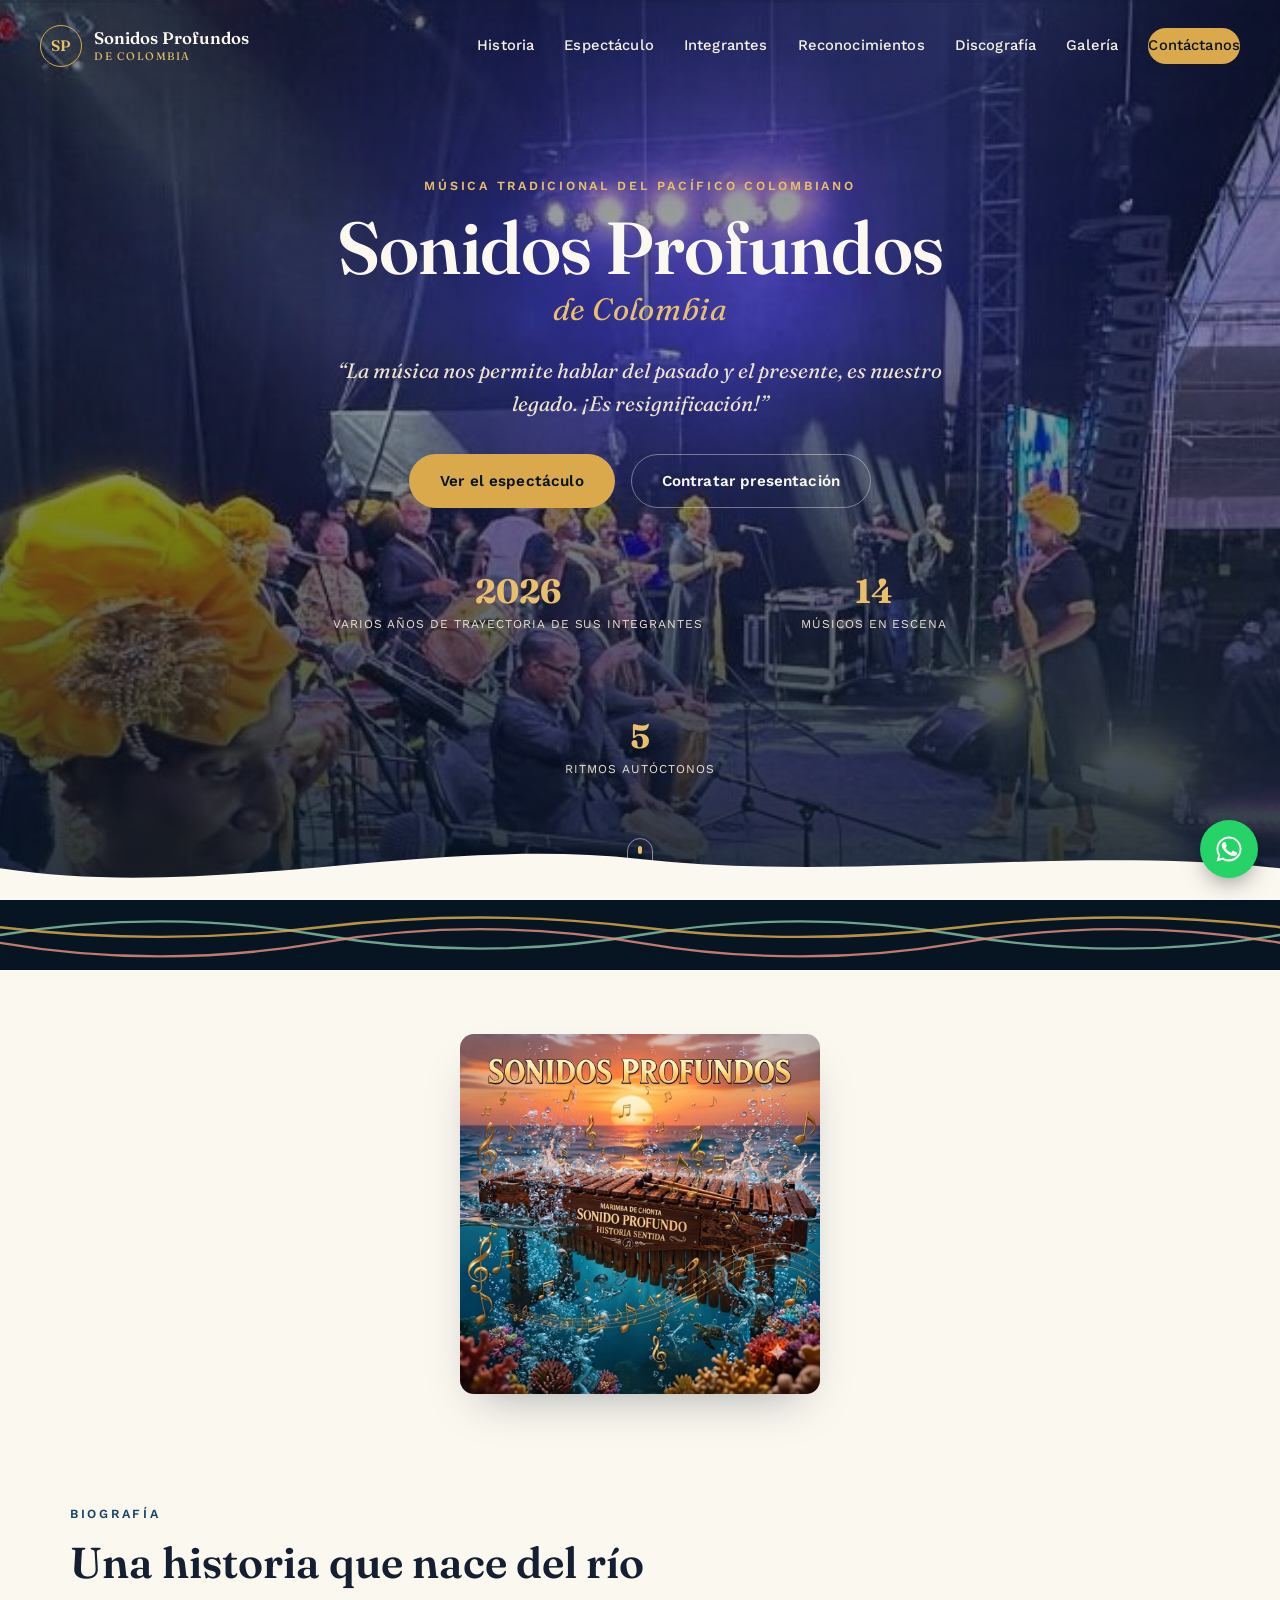
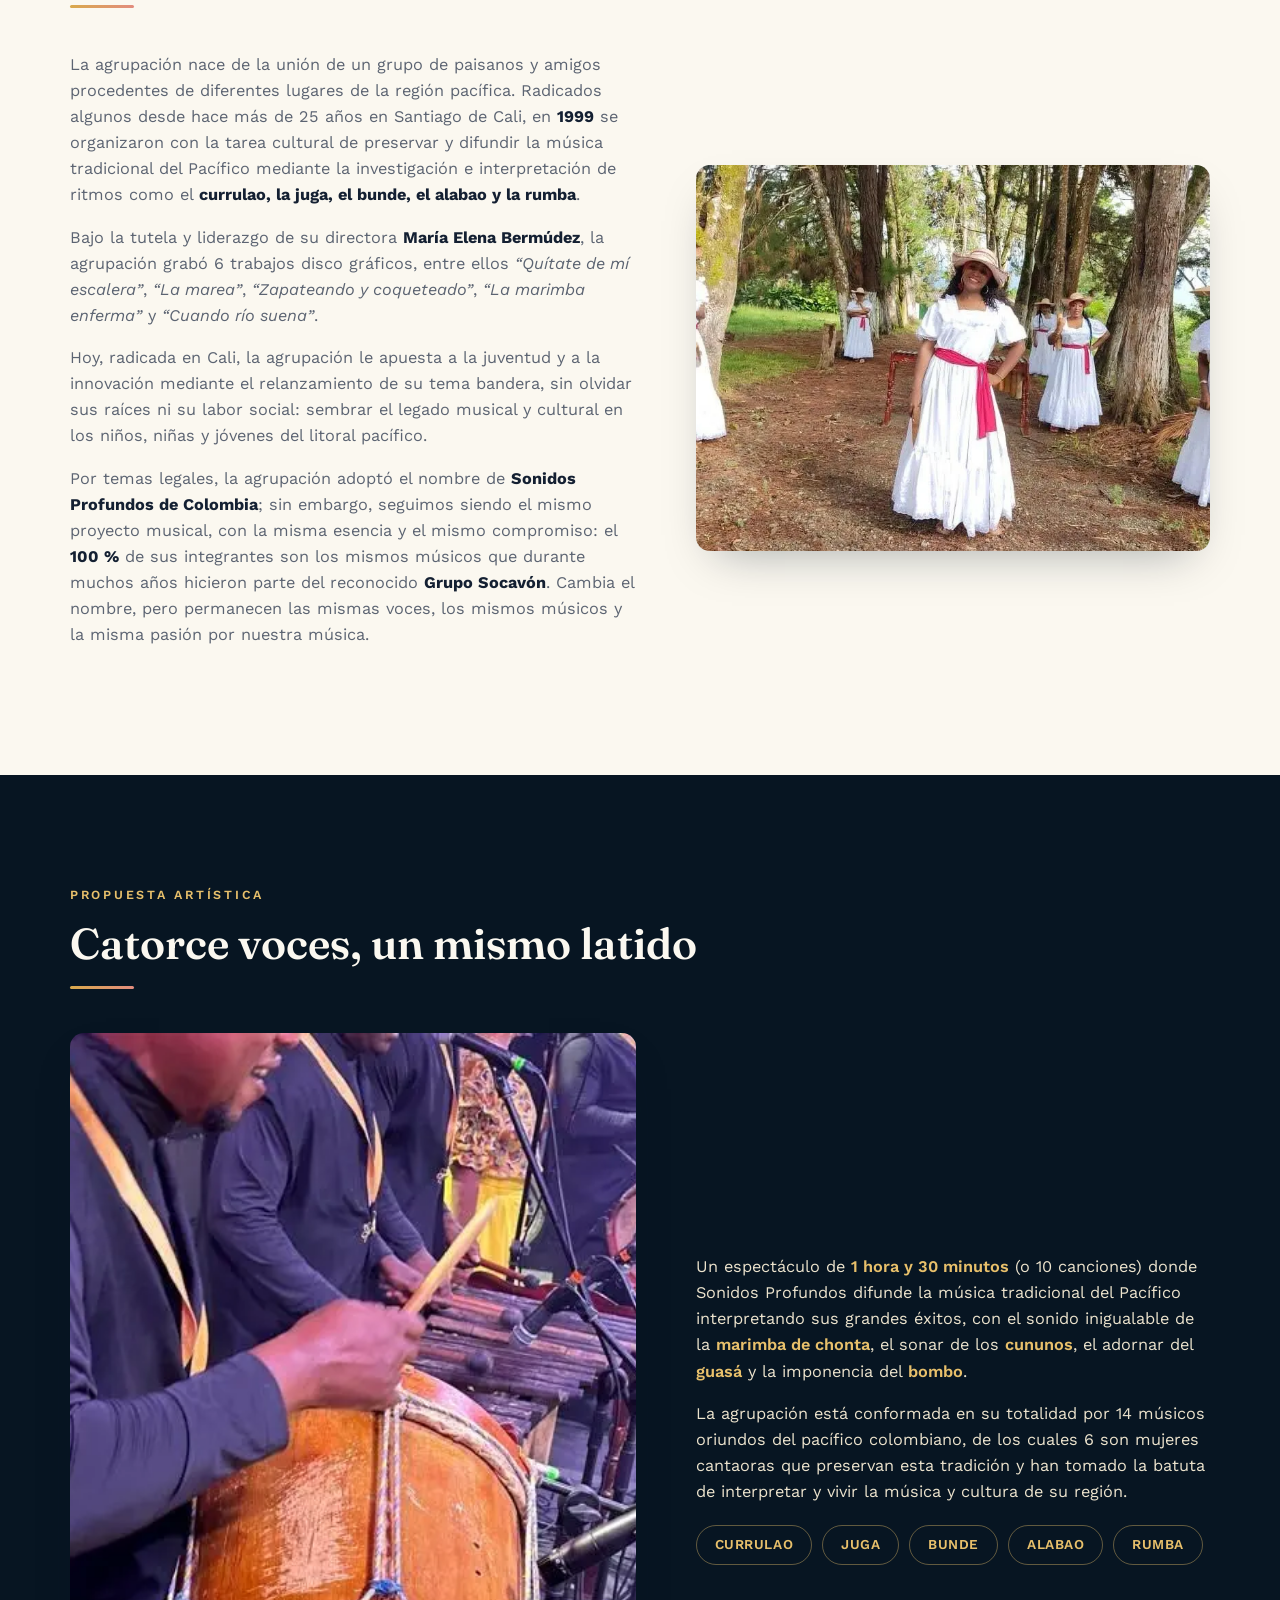
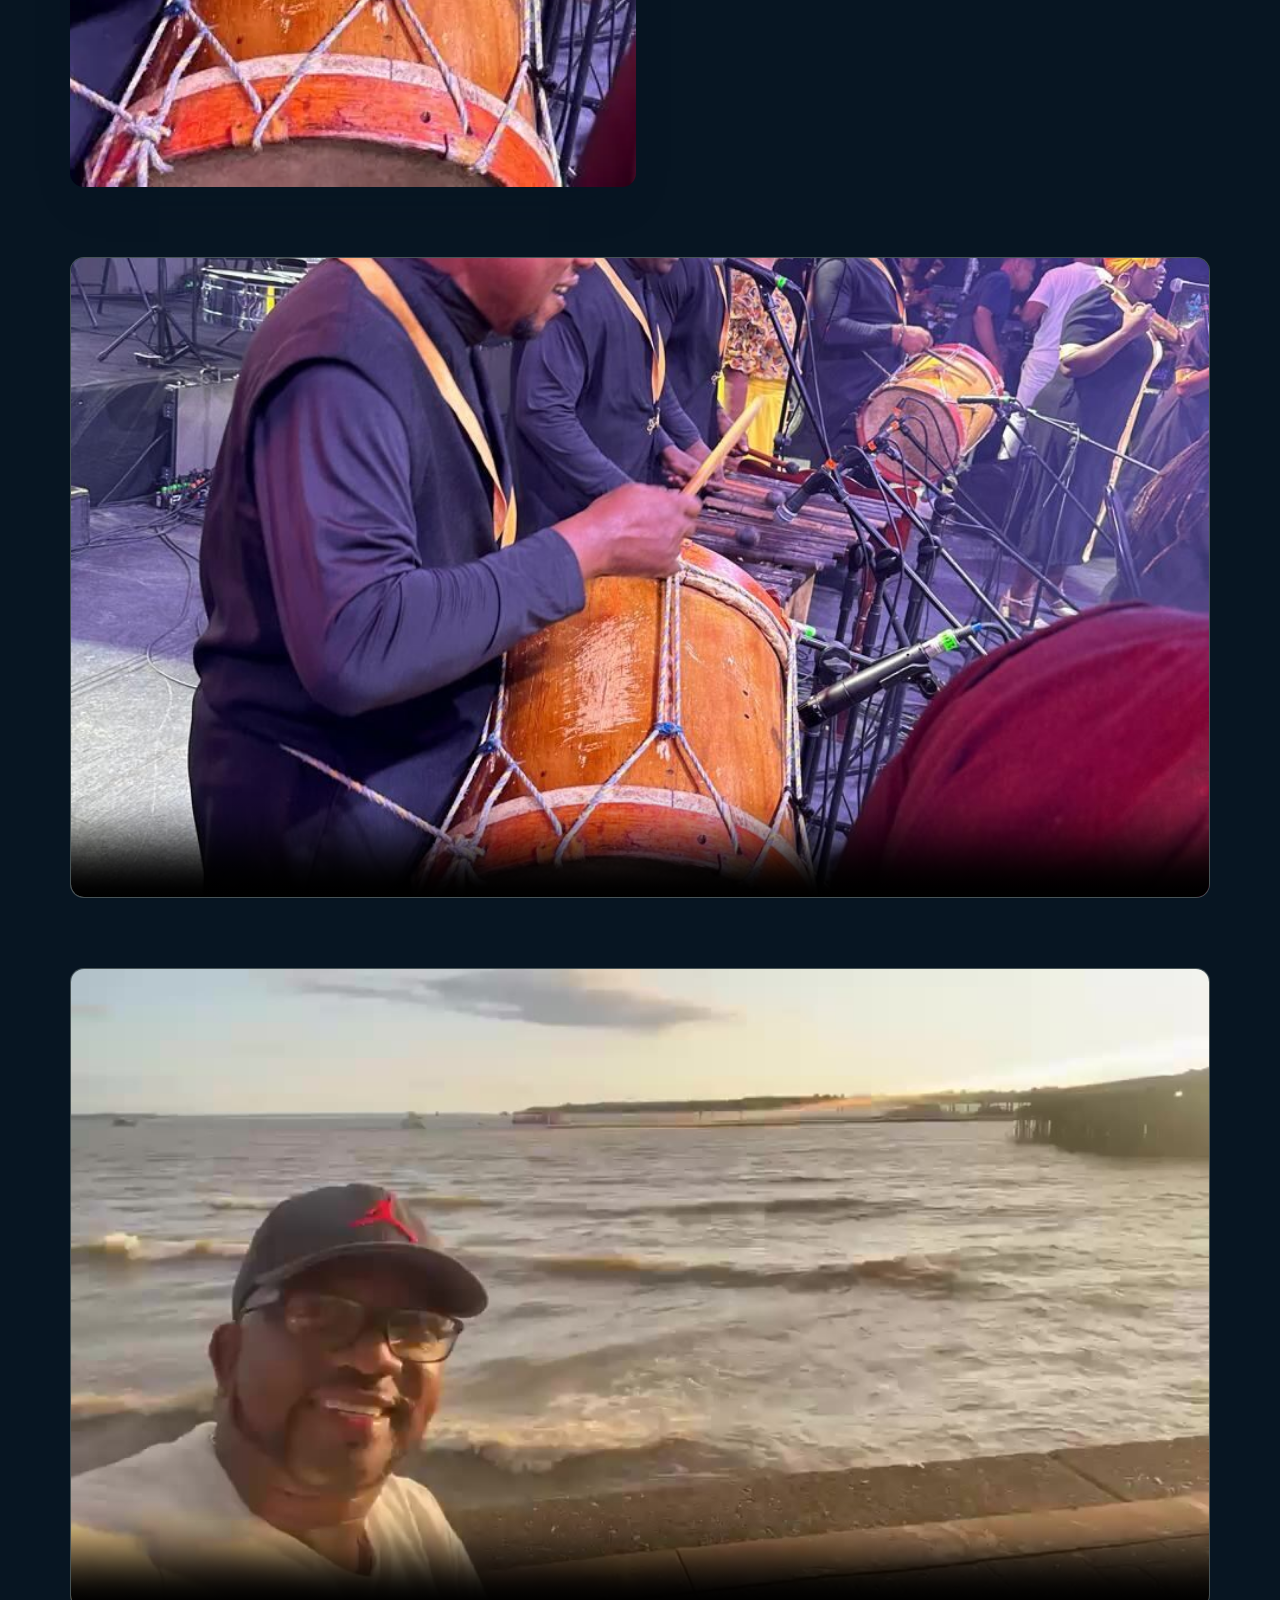
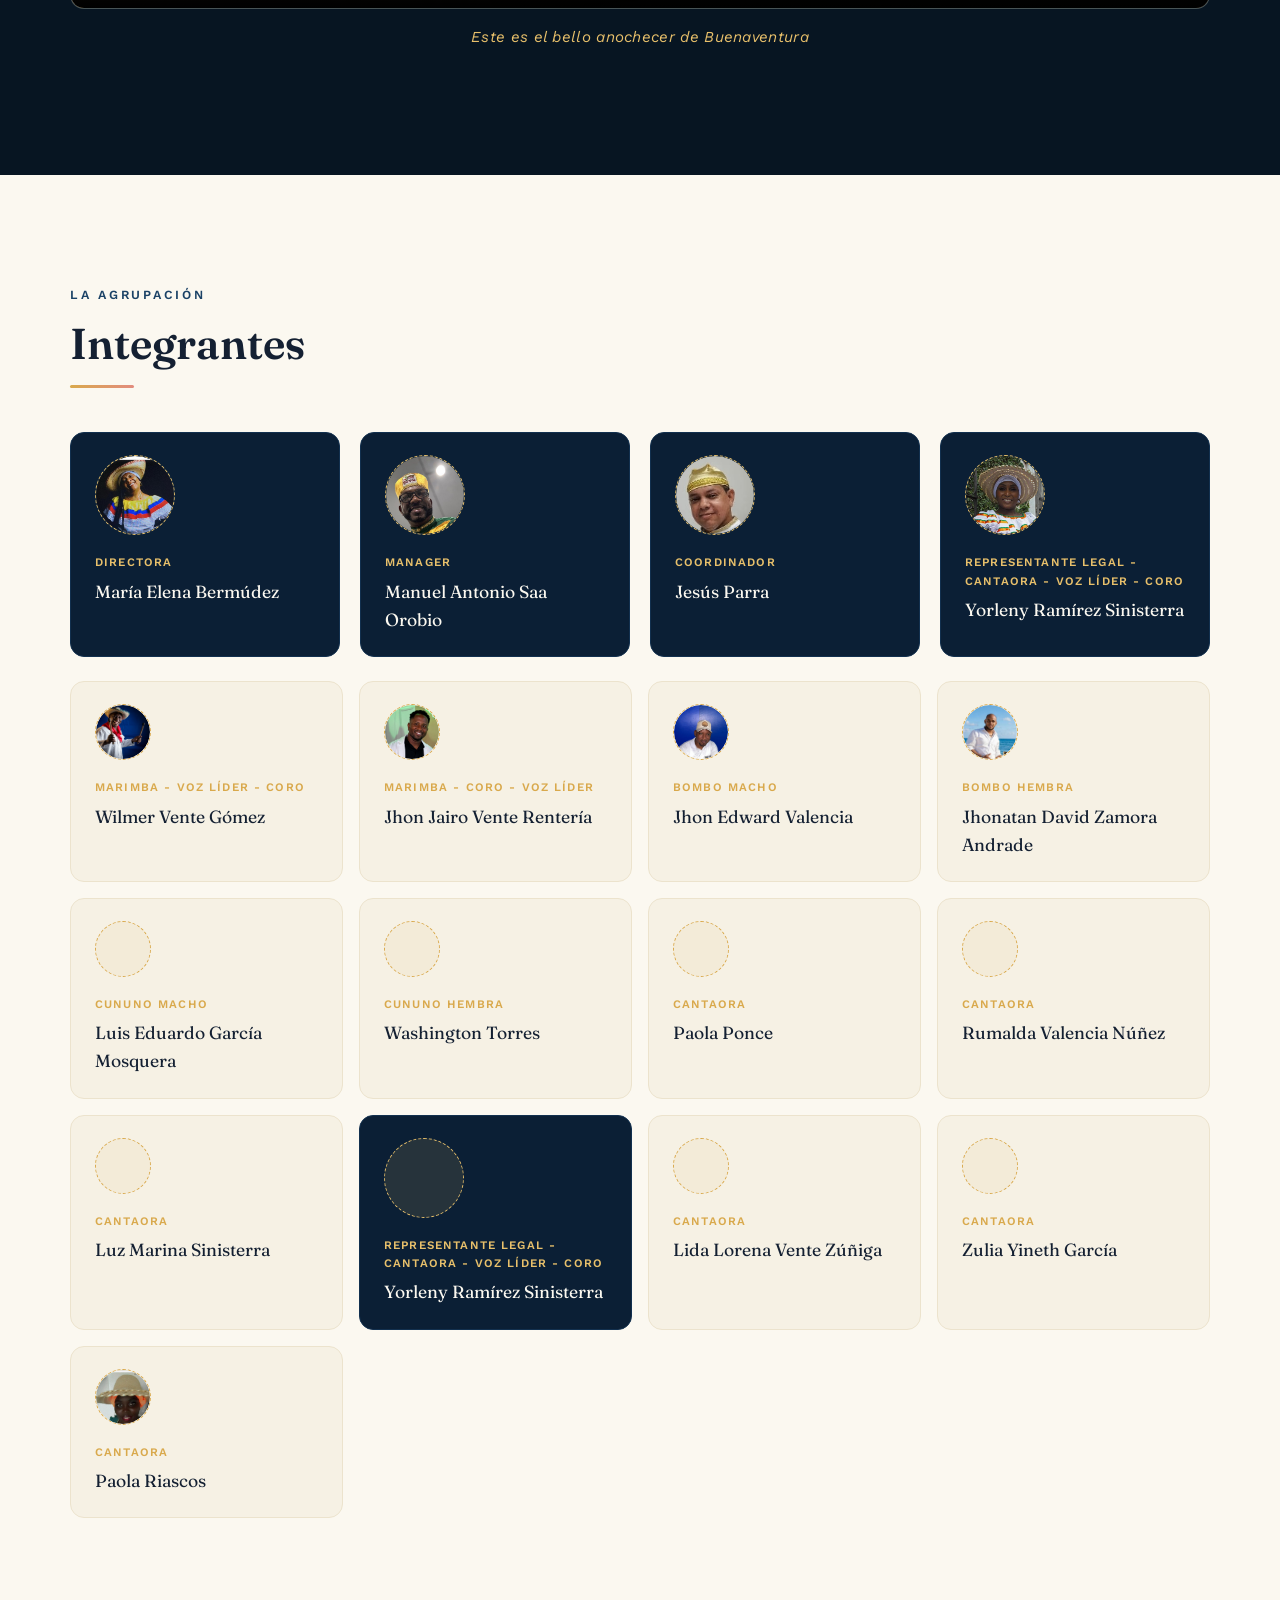
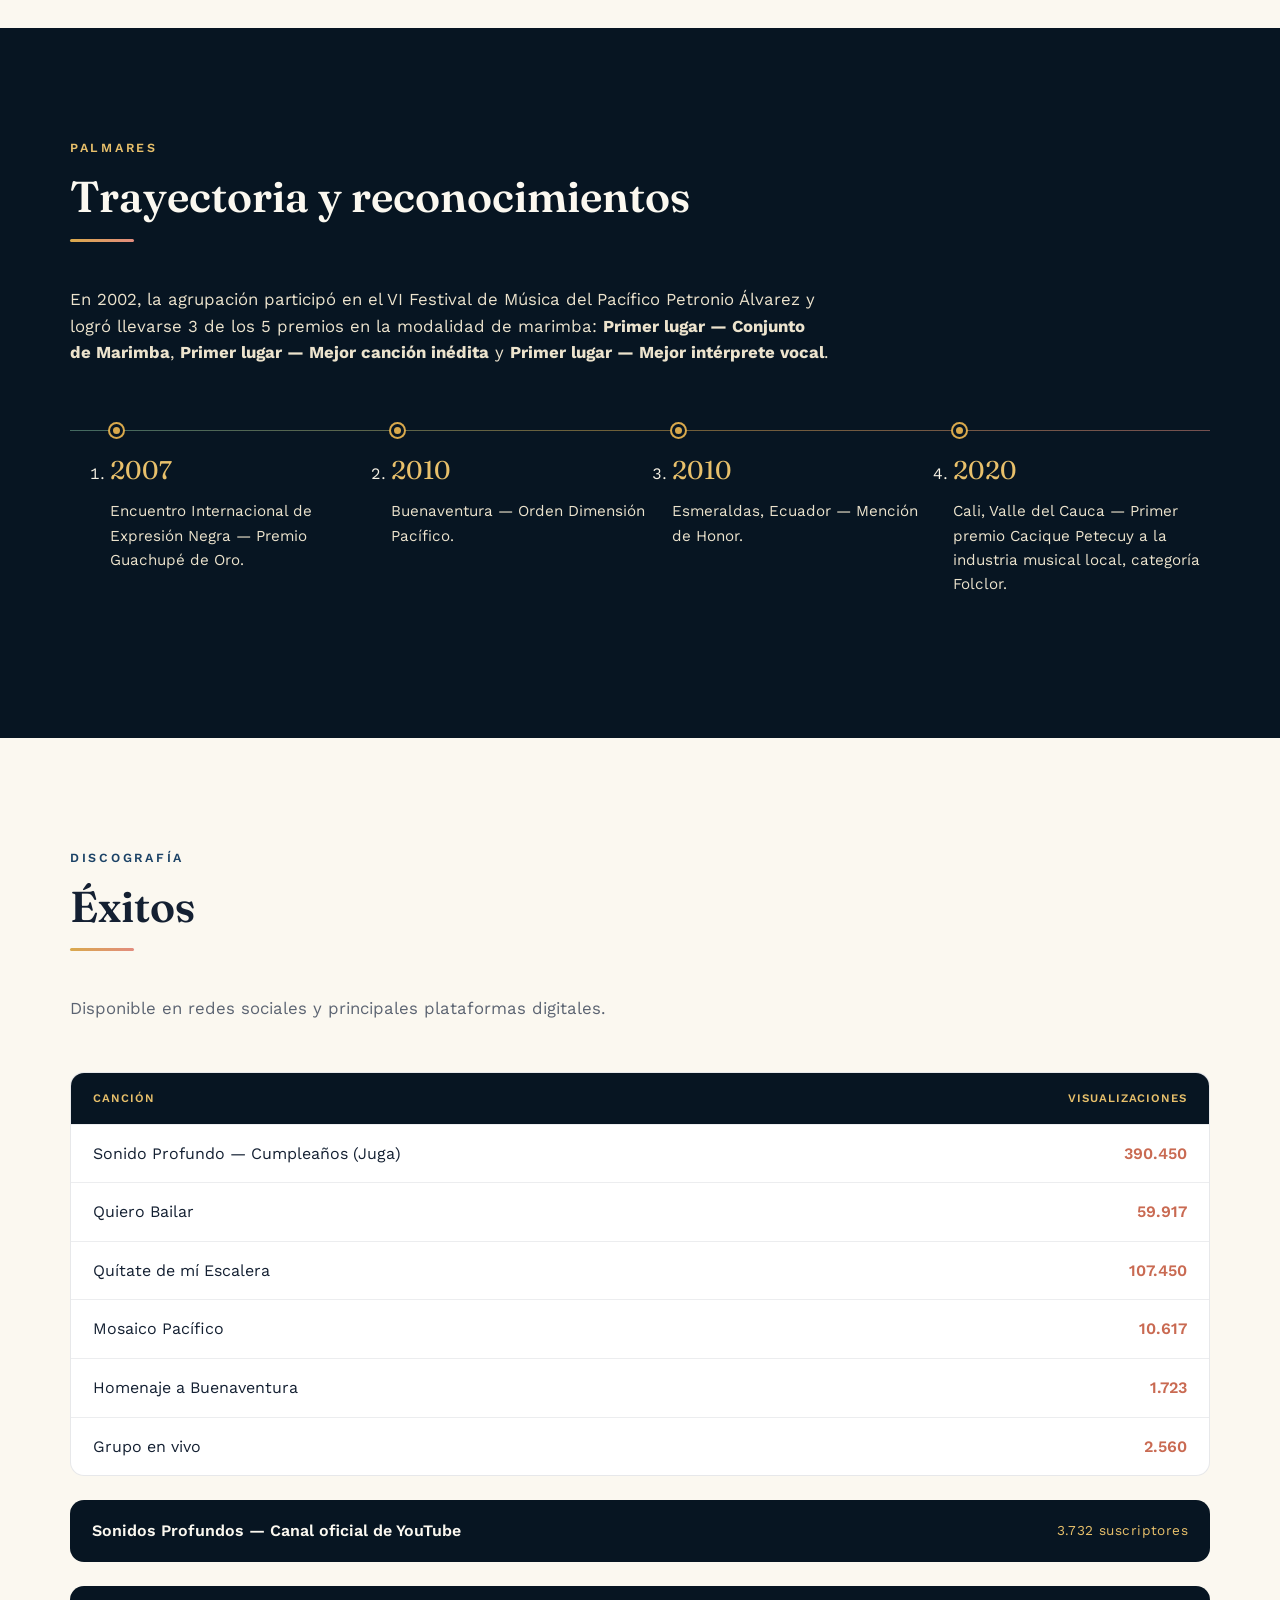
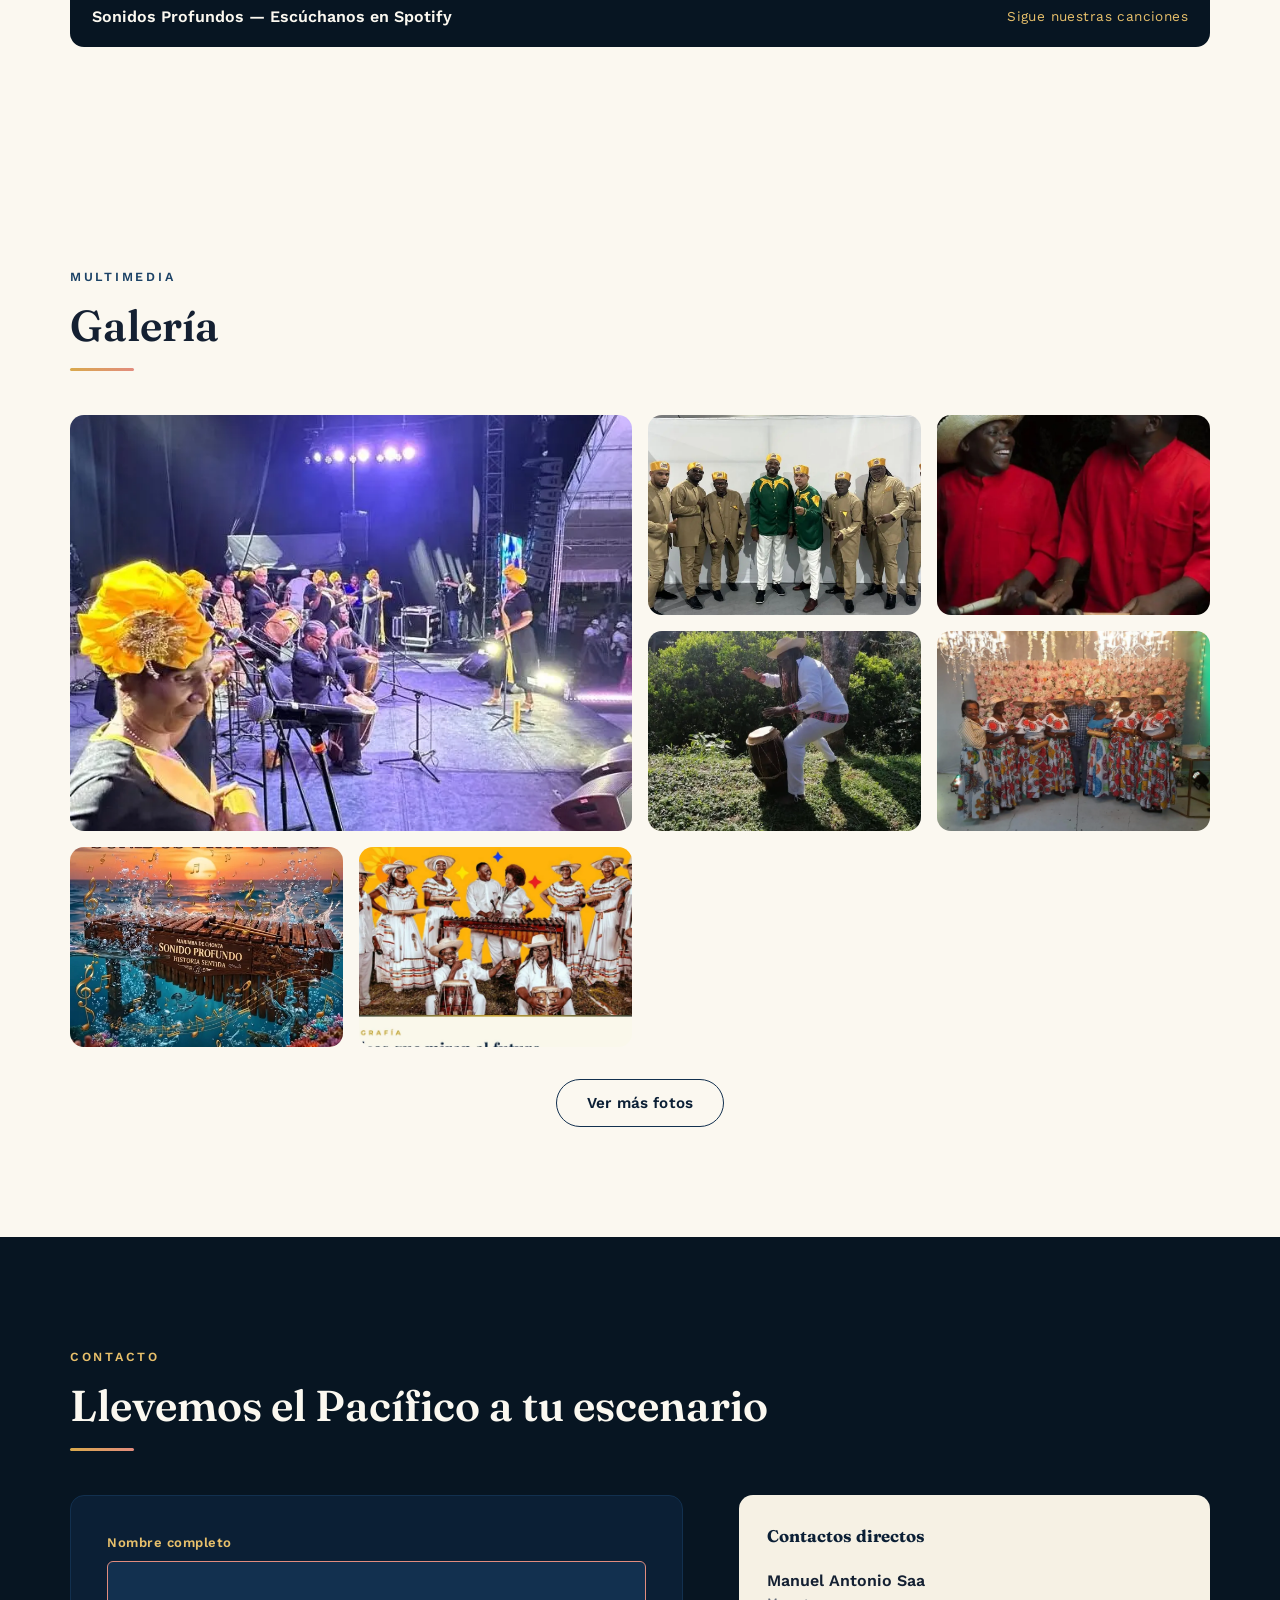
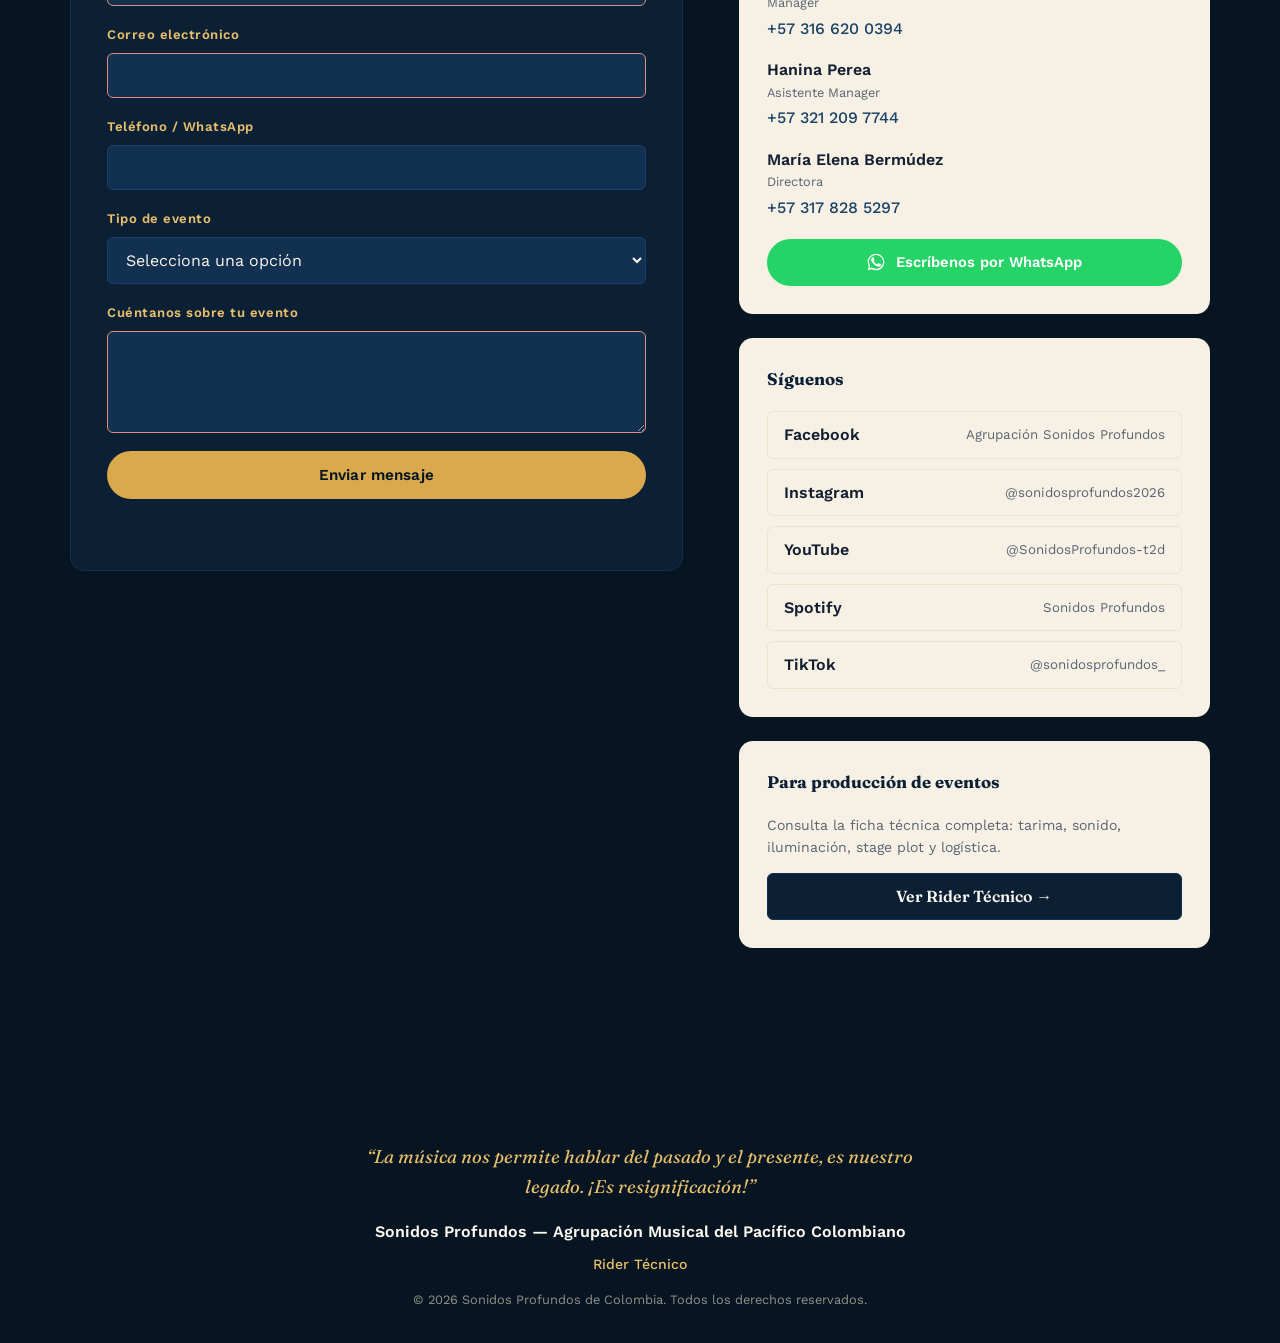
==== commit fabd3ebf: "mensaje del commit" ====
--- a/index.html
+++ b/index.html
@@ -211,6 +211,15 @@
           </div>
           <span class="lineup-card__role">Coordinador</span>
           <span class="lineup-card__name">Jesús Parra</span>
+        </div>
+
+        
+        <div class="lineup-card lineup-card--lead" style="--i:3">
+          <div class="avatar-frame avatar-frame--lead">
+            <img src="images/integrantes/yorleny-ramirez-sinisterra-coro-y-voz-lider.jpeg" alt="Yorleny Ramírez Sinisterra" loading="lazy" decoding="async">
+          </div>
+          <span class="lineup-card__role">Representante legal - Cantaora - Voz líder - coro</span>
+          <span class="lineup-card__name">Yorleny Ramírez Sinisterra</span>
         </div>
       </div>
 
--- a/css/styles.css
+++ b/css/styles.css
@@ -947,7 +947,7 @@
 ========================================================= */
 .lineup__lead {
   display: grid;
-  grid-template-columns: repeat(3, 1fr);
+  grid-template-columns: repeat(4, 1fr);
   gap: 20px;
   margin-bottom: 24px;
 }
@@ -995,56 +995,6 @@
   color: var(--ink);
 }
 
-/* Lineup */
-.lineup__lead {
-  display: grid;
-  grid-template-columns: repeat(3, 1fr);
-  gap: 20px;
-  margin-bottom: 24px;
-}
-
-.lineup-card {
-  background: var(--cream-100);
-  border: 1px solid var(--cream-200);
-  border-radius: var(--radius-md);
-  padding: 22px 24px;
-  display: flex;
-  flex-direction: column;
-  gap: 6px;
-  transition: transform .25s var(--ease), box-shadow .25s var(--ease);
-}
-
-.lineup-card:hover {
-  transform: translateY(-4px);
-  box-shadow: var(--shadow-soft);
-}
-
-.lineup-card--lead {
-  background: var(--navy-900);
-  border-color: var(--navy-800);
-}
-
-.lineup-card--lead .lineup-card__role {
-  color: var(--gold-400);
-}
-
-.lineup-card--lead .lineup-card__name {
-  color: var(--cream-050);
-}
-
-.lineup-card__role {
-  font-size: .72rem;
-  letter-spacing: .1em;
-  text-transform: uppercase;
-  color: var(--gold-500);
-  font-weight: 600;
-}
-
-.lineup-card__name {
-  font-family: var(--font-display);
-  font-size: 1.1rem;
-  color: var(--ink);
-}
 
 .avatar-frame {
   width: 56px;
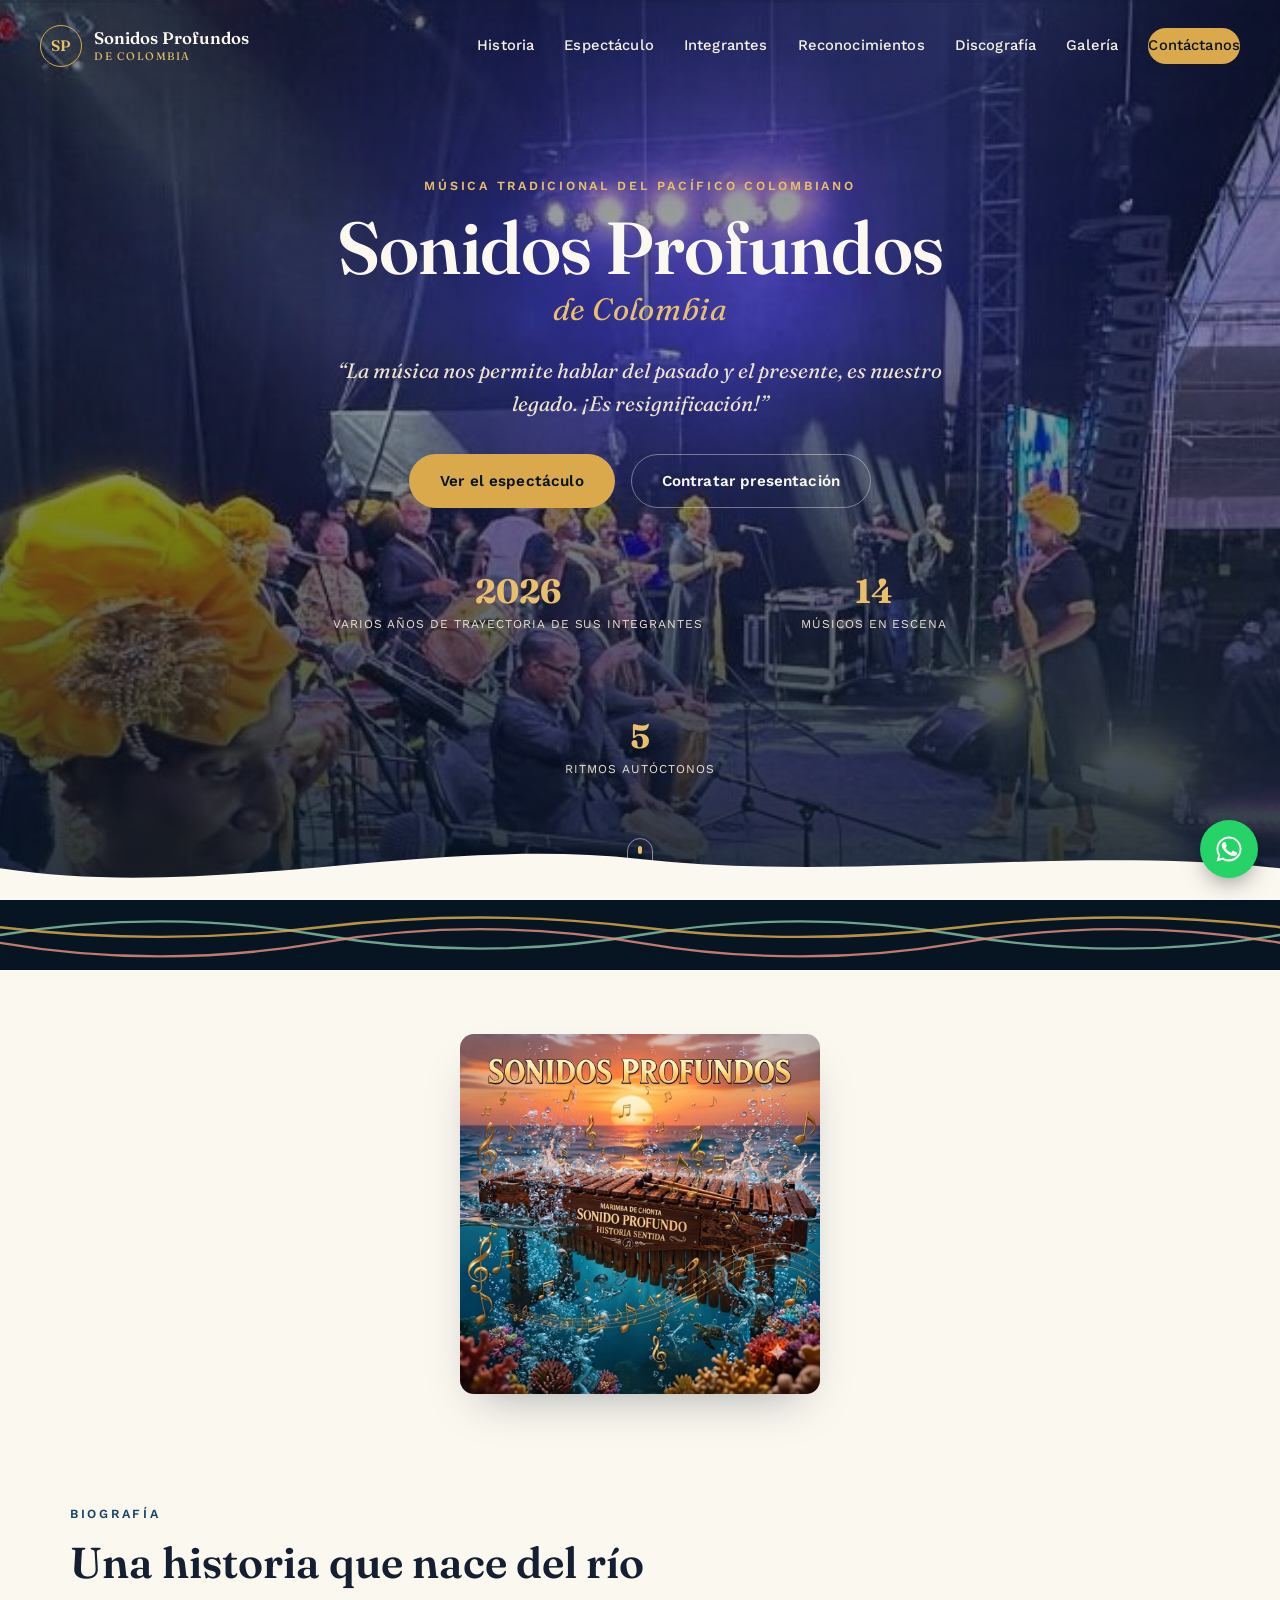
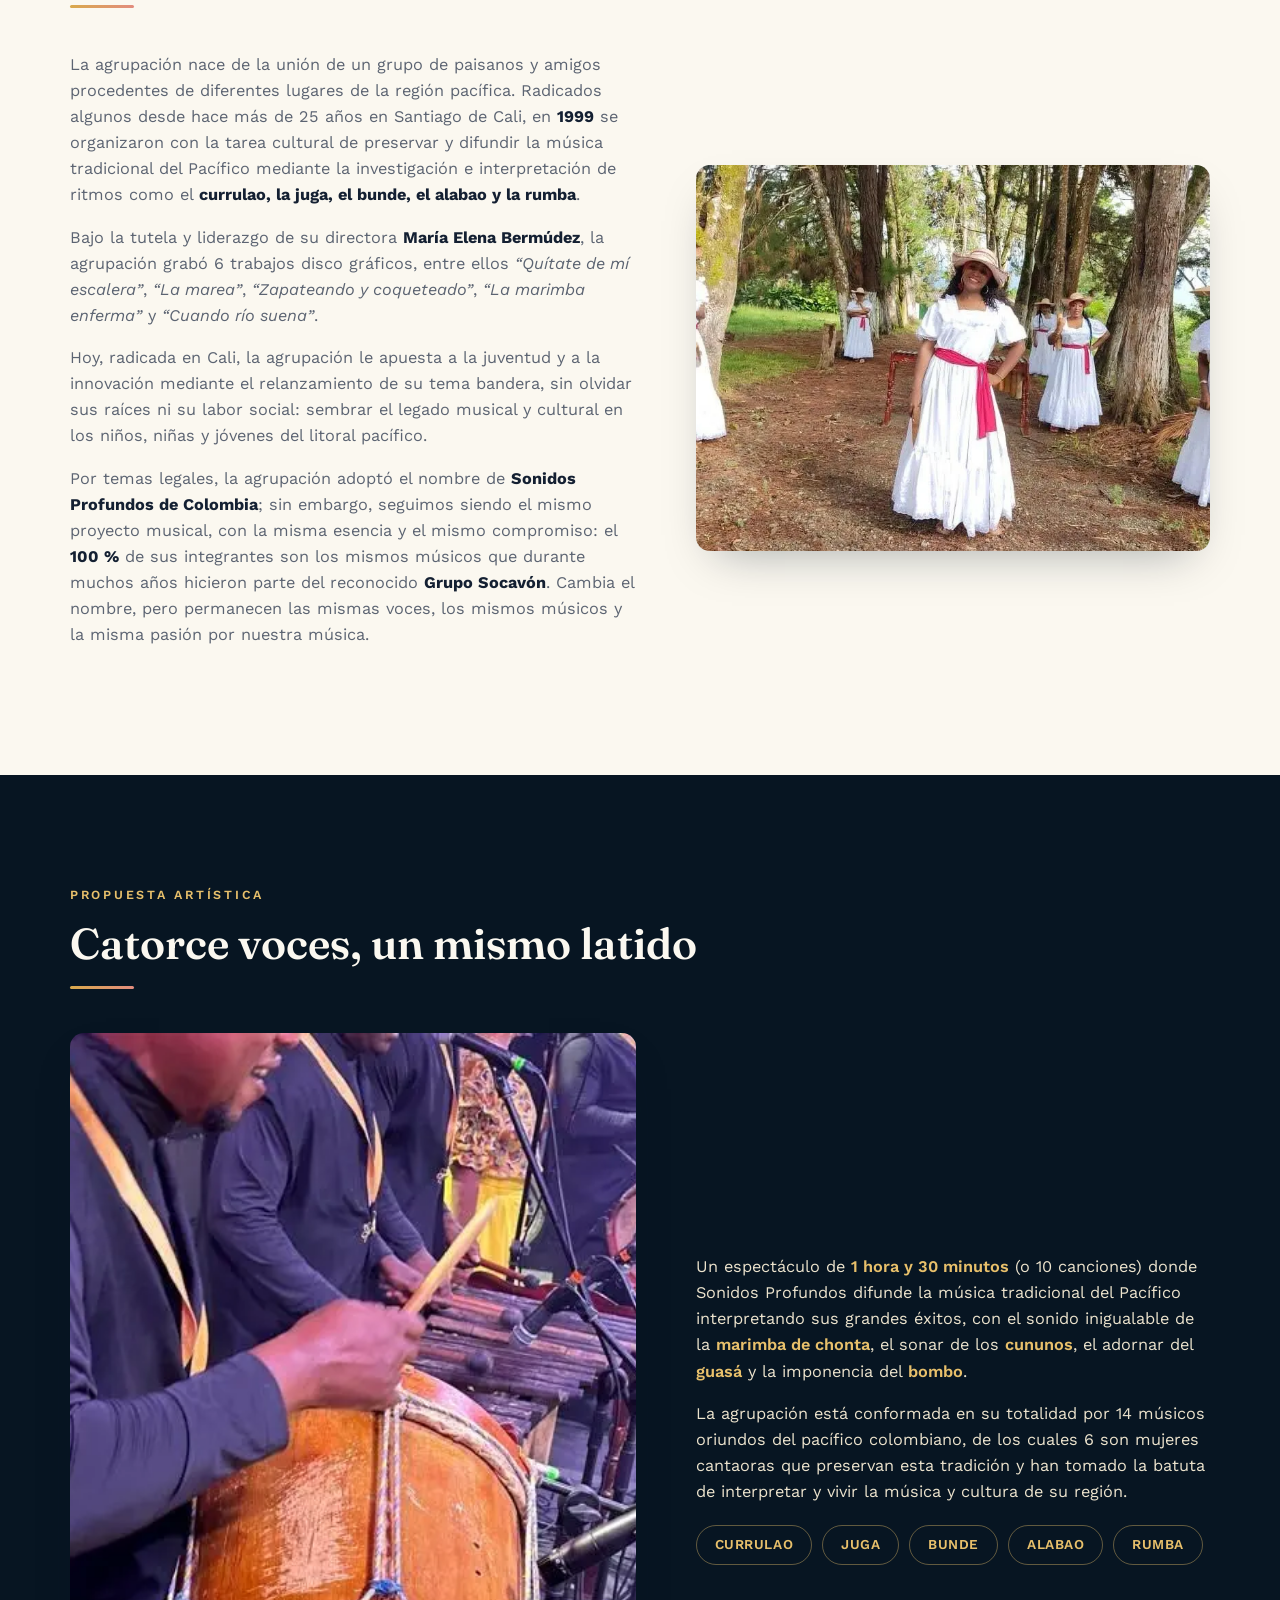
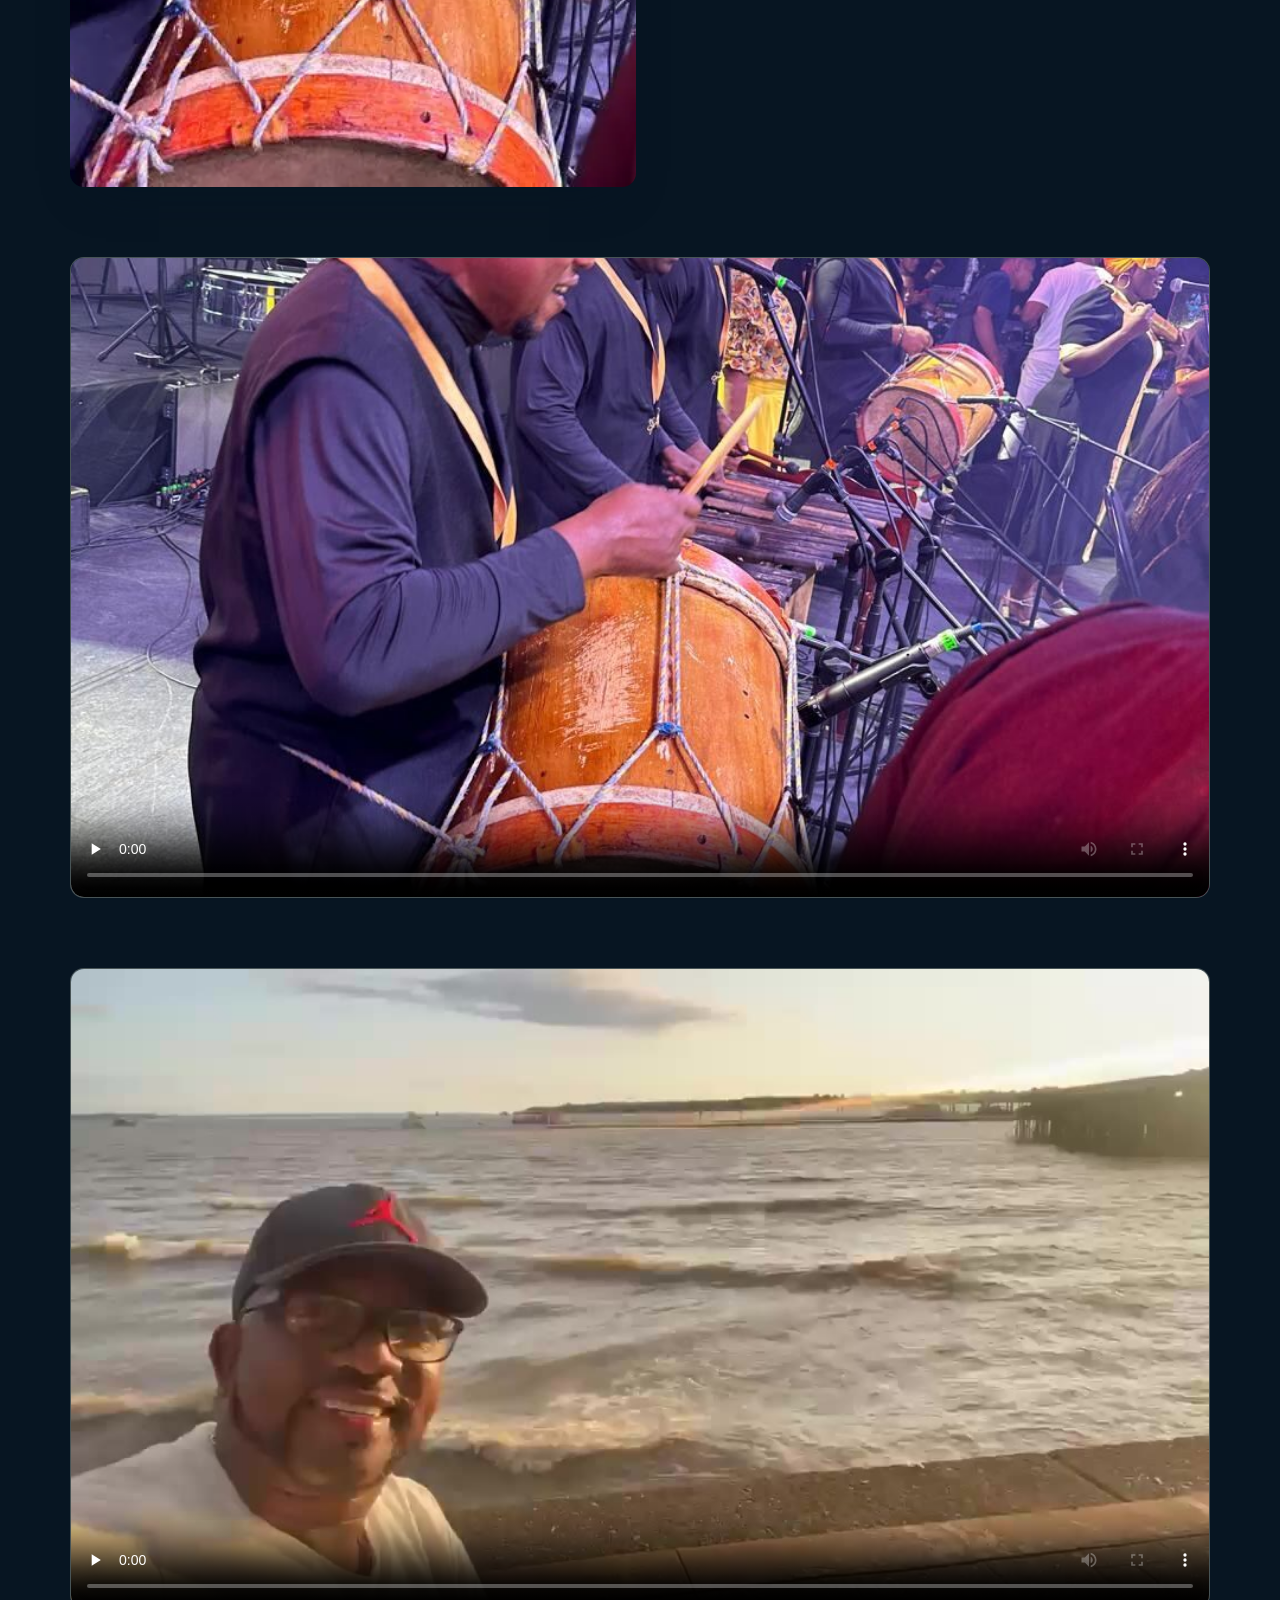
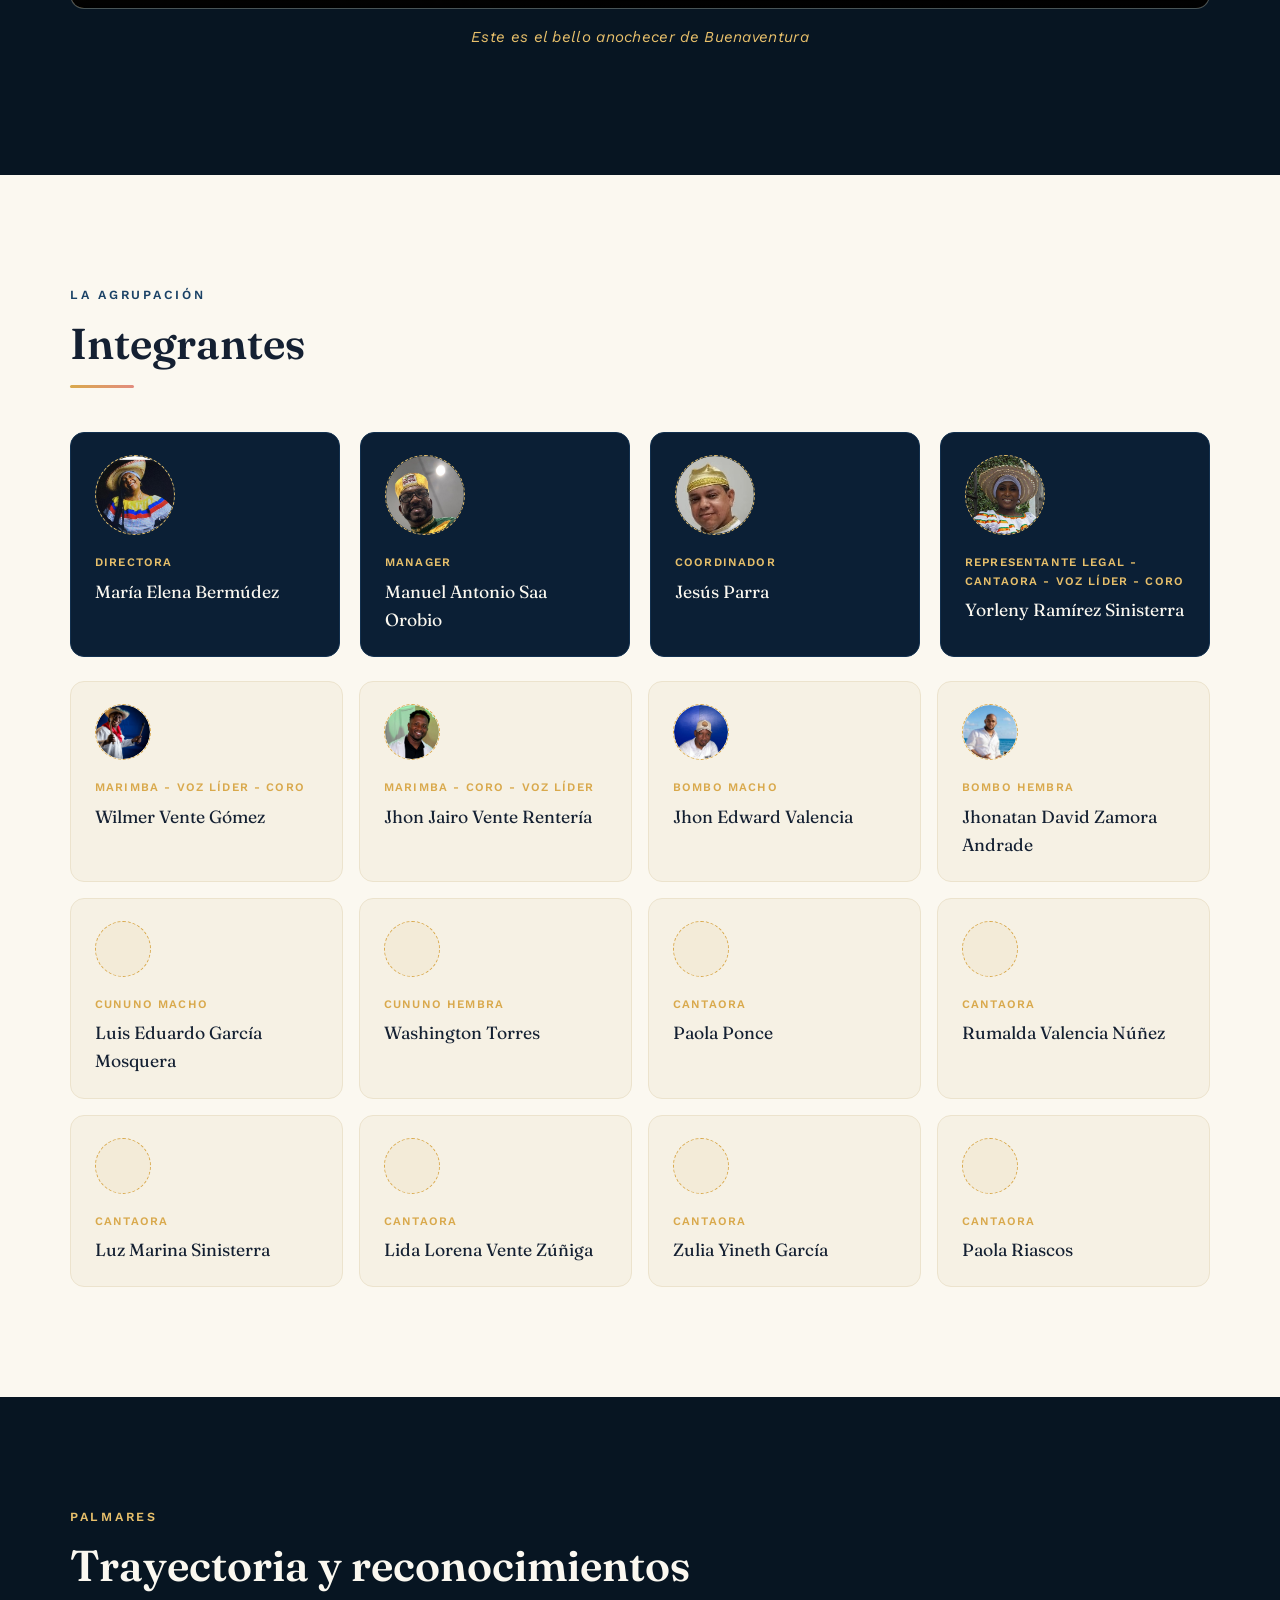
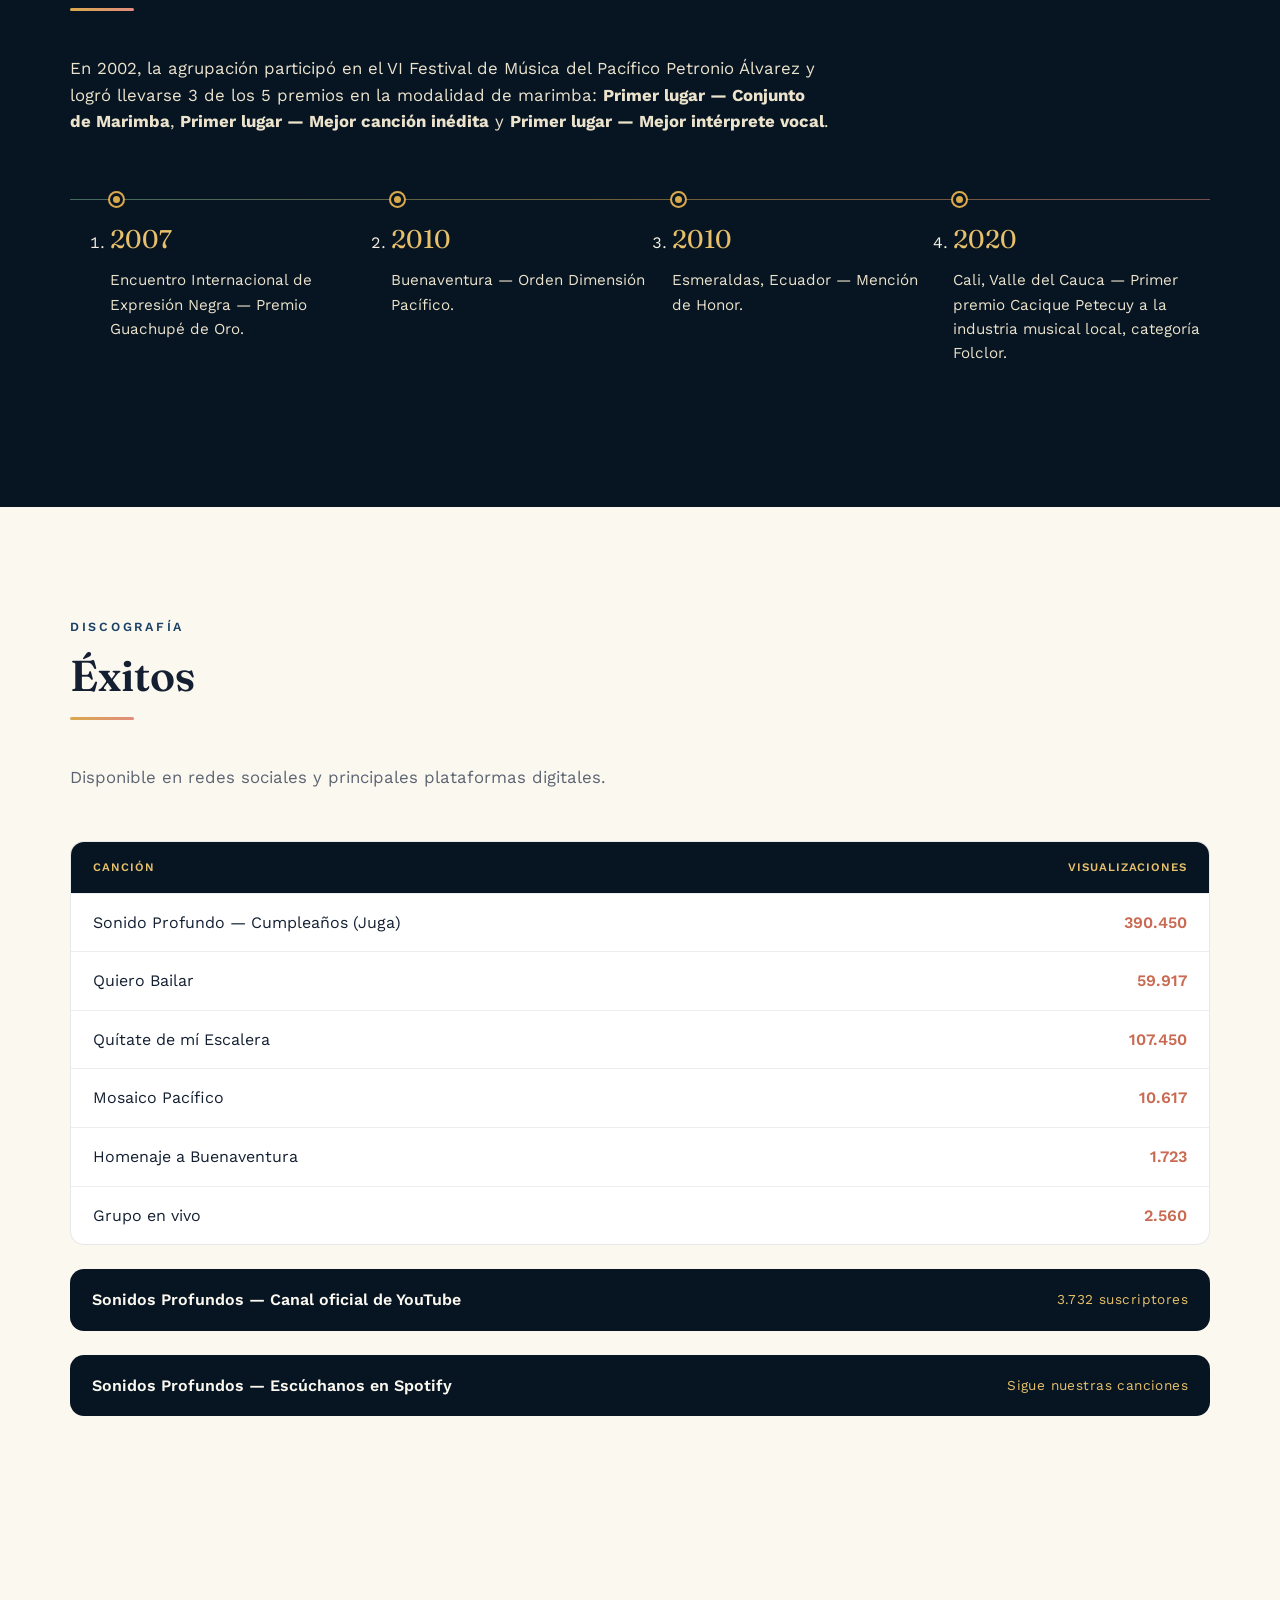
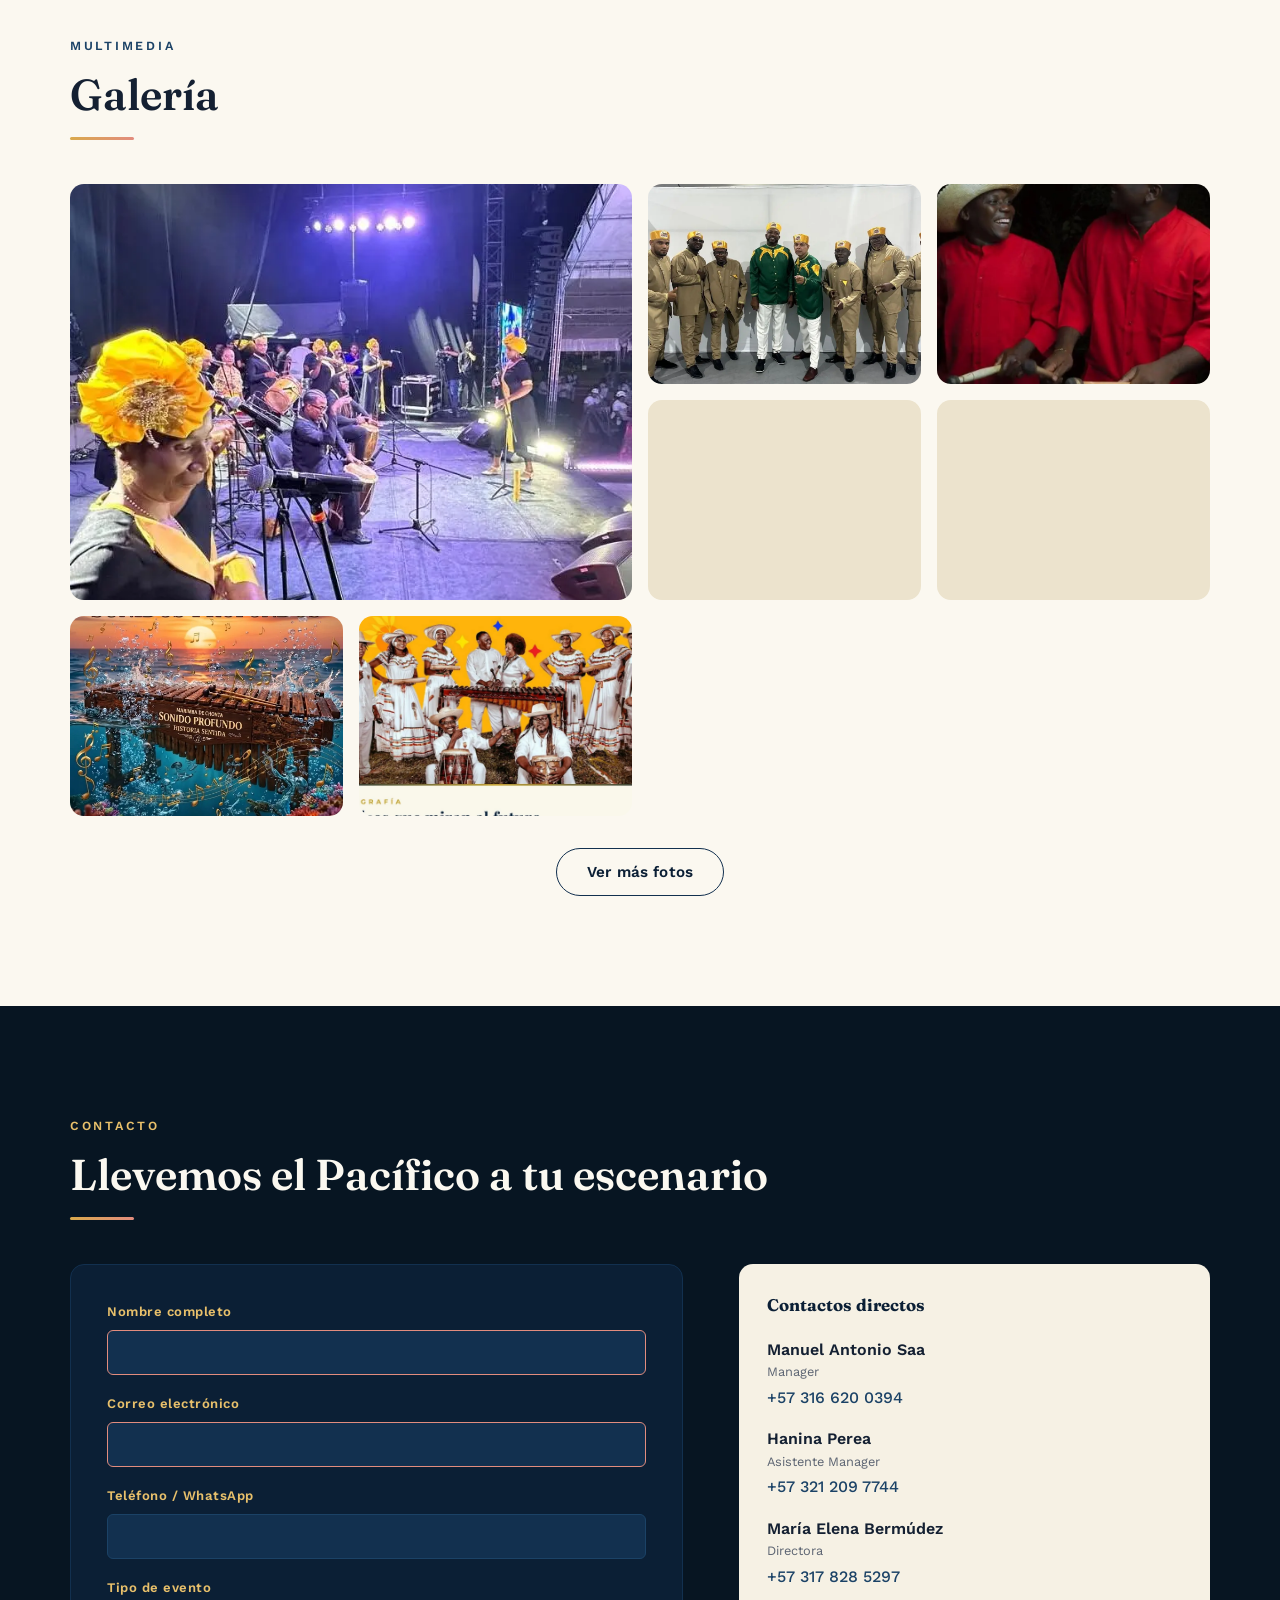
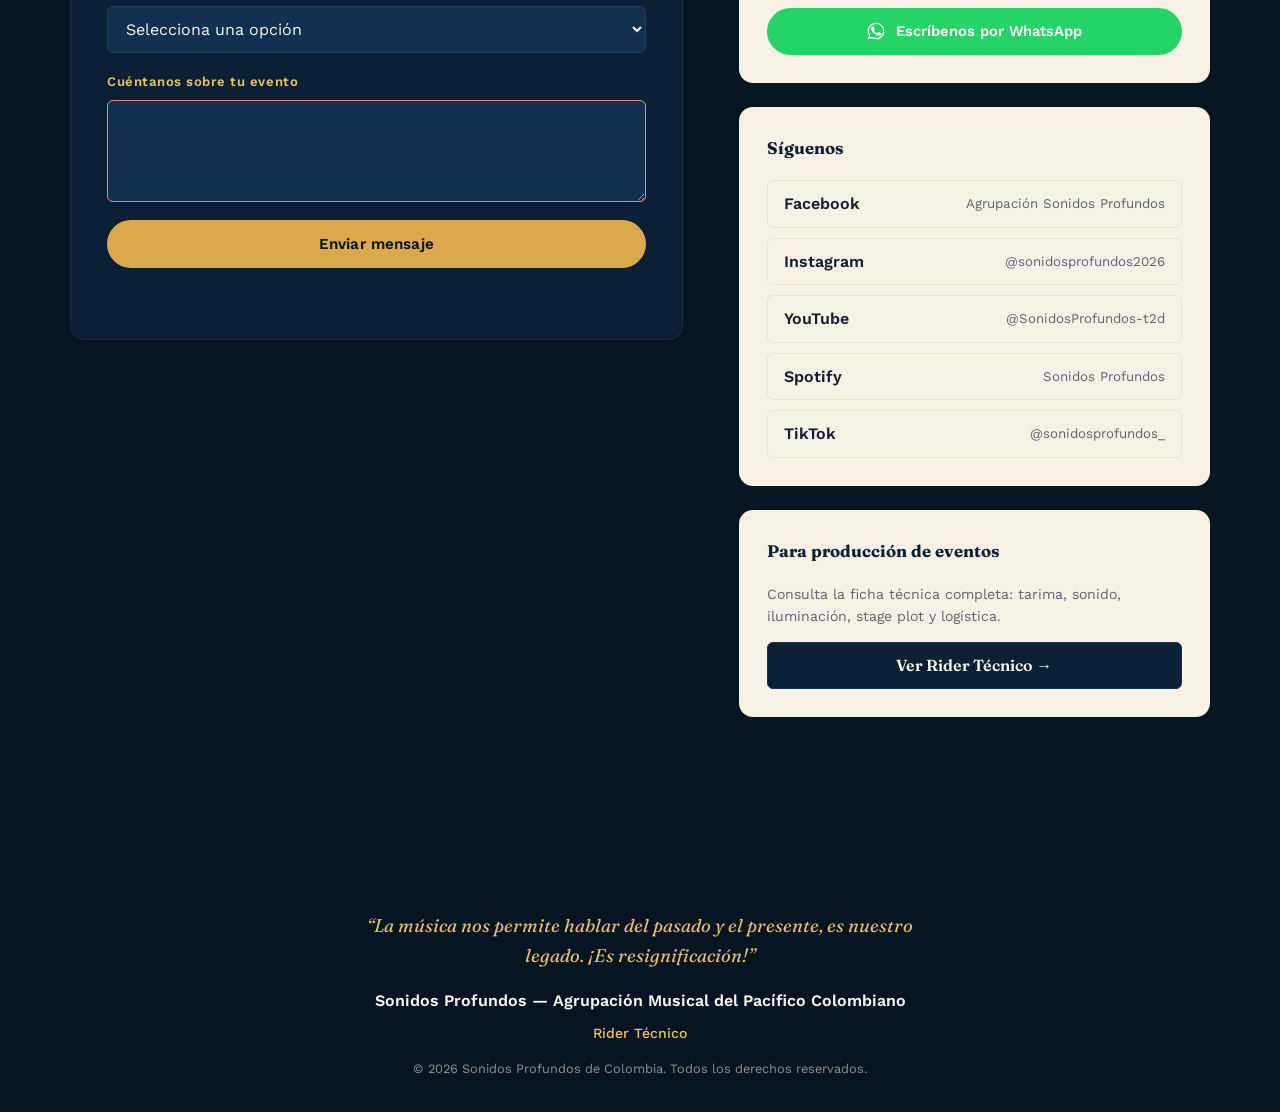
==== commit b5e77a50: "mensaje del commit" ====
--- a/index.html
+++ b/index.html
@@ -296,13 +296,6 @@
           <span class="lineup-card__name">Luz Marina Sinisterra</span>
         </div>
 
-        <div class="lineup-card lineup-card--lead" style="--i:3">
-          <div class="avatar-frame avatar-frame--lead">
-            <img src="images/integrantes/yorleny-ramirez-sinisterra-coro-y-voz-lider.jpeg" alt="Yorleny Ramírez Sinisterra" loading="lazy" decoding="async">
-          </div>
-          <span class="lineup-card__role">Representante legal - Cantaora - Voz líder - coro</span>
-          <span class="lineup-card__name">Yorleny Ramírez Sinisterra</span>
-        </div>
 
         <div class="lineup-card" style="--i:10">
           <div class="avatar-frame">
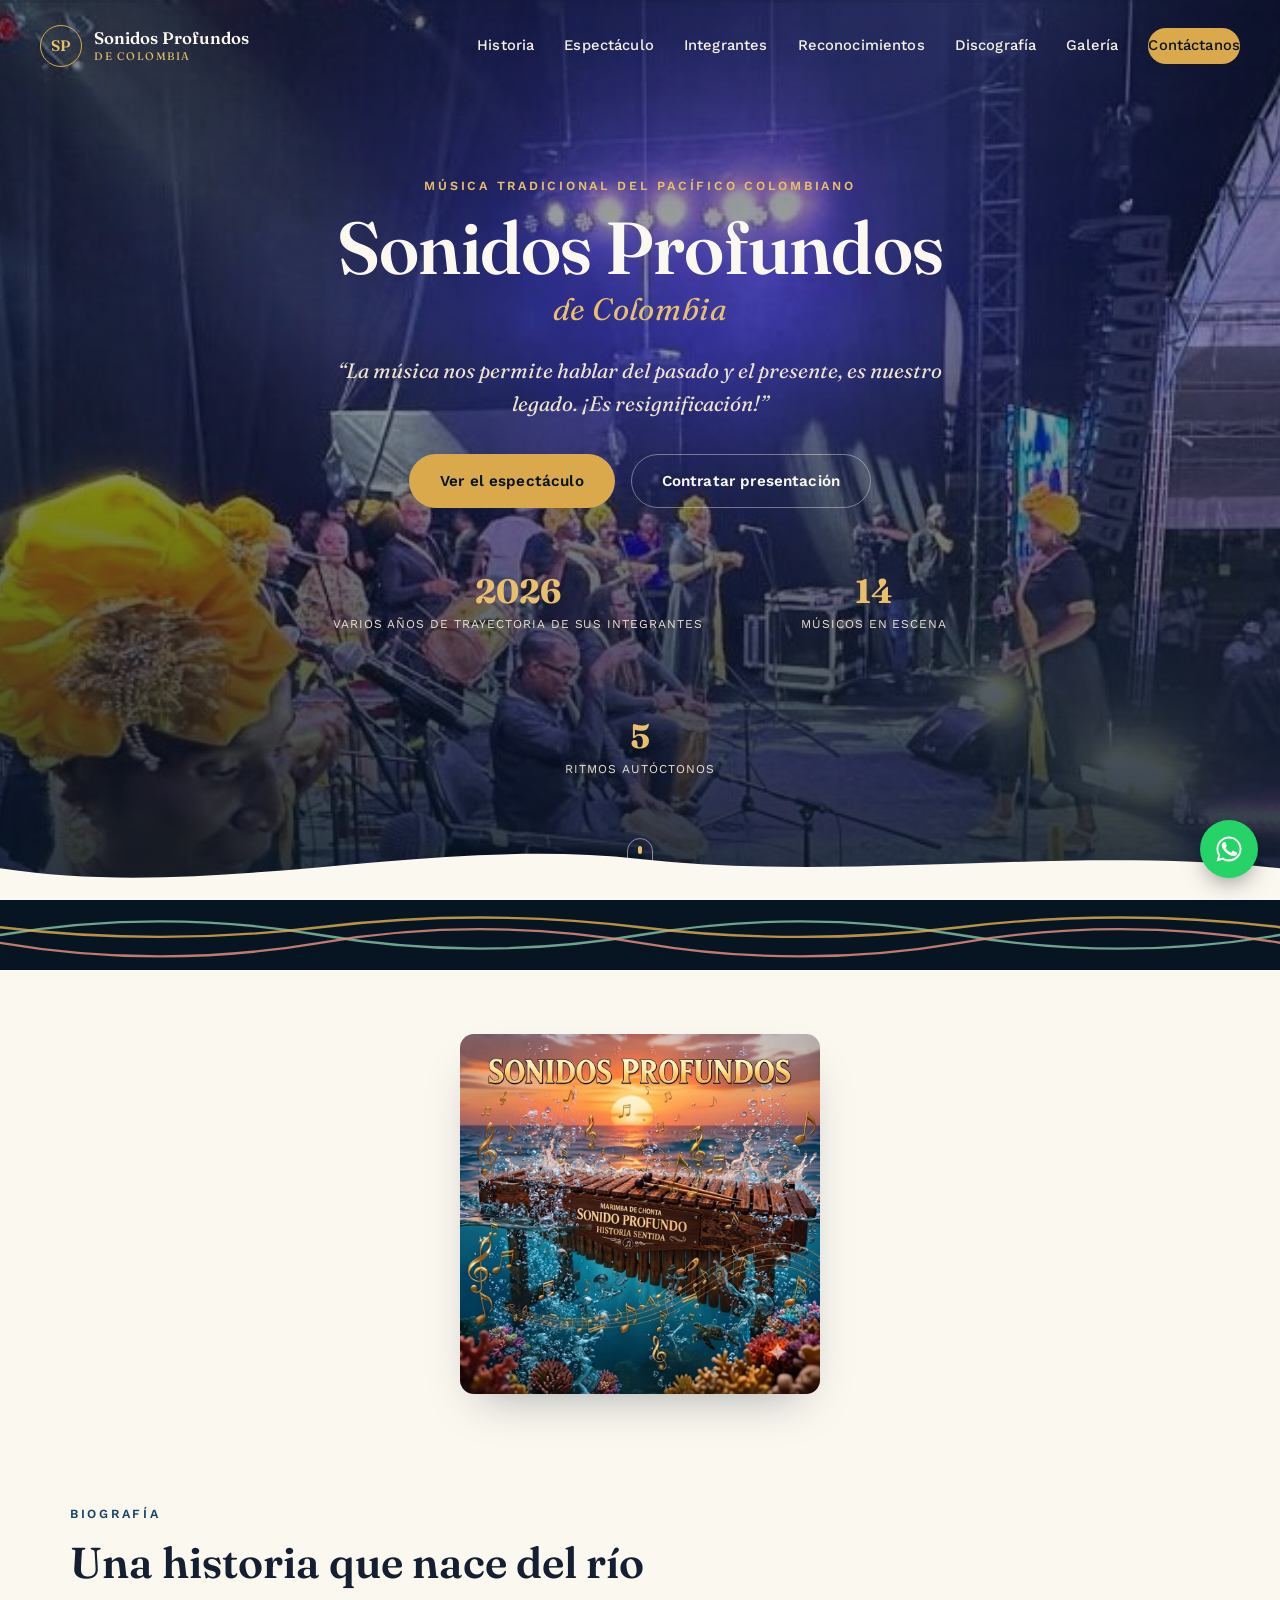
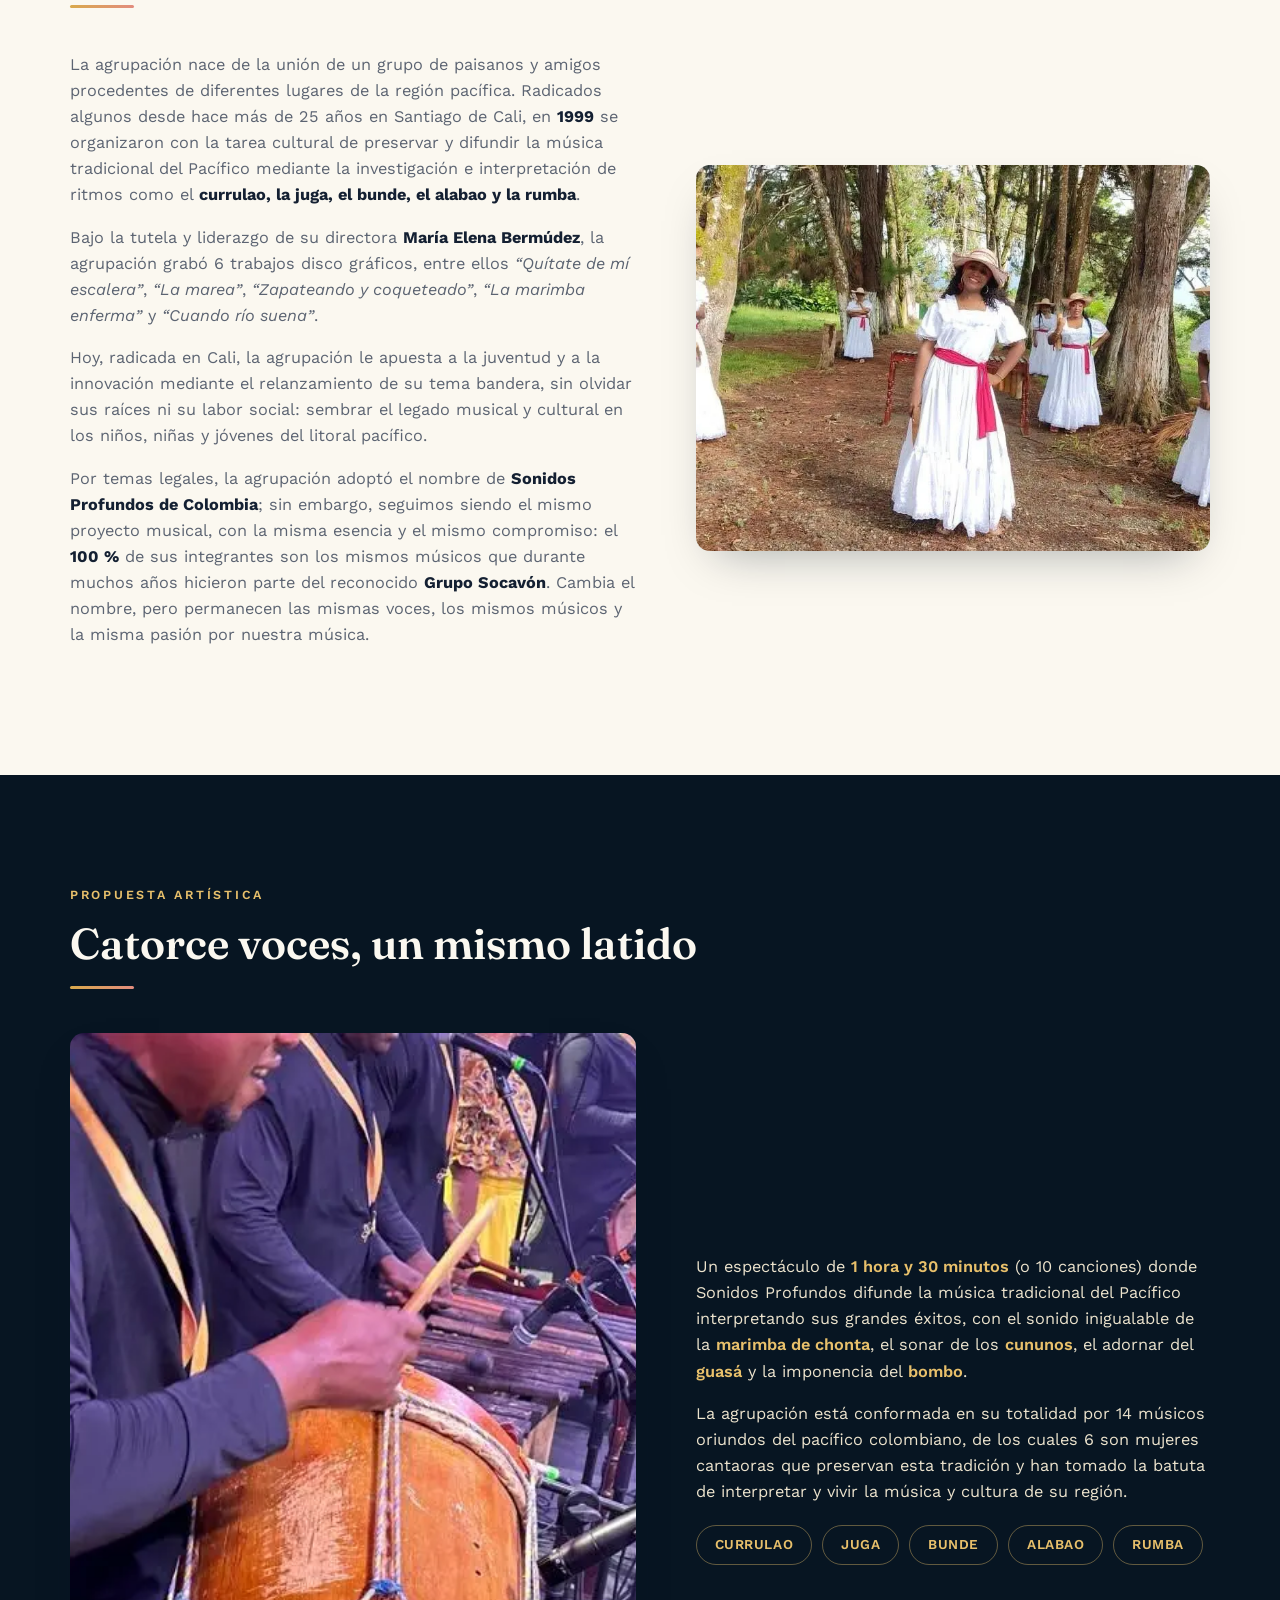
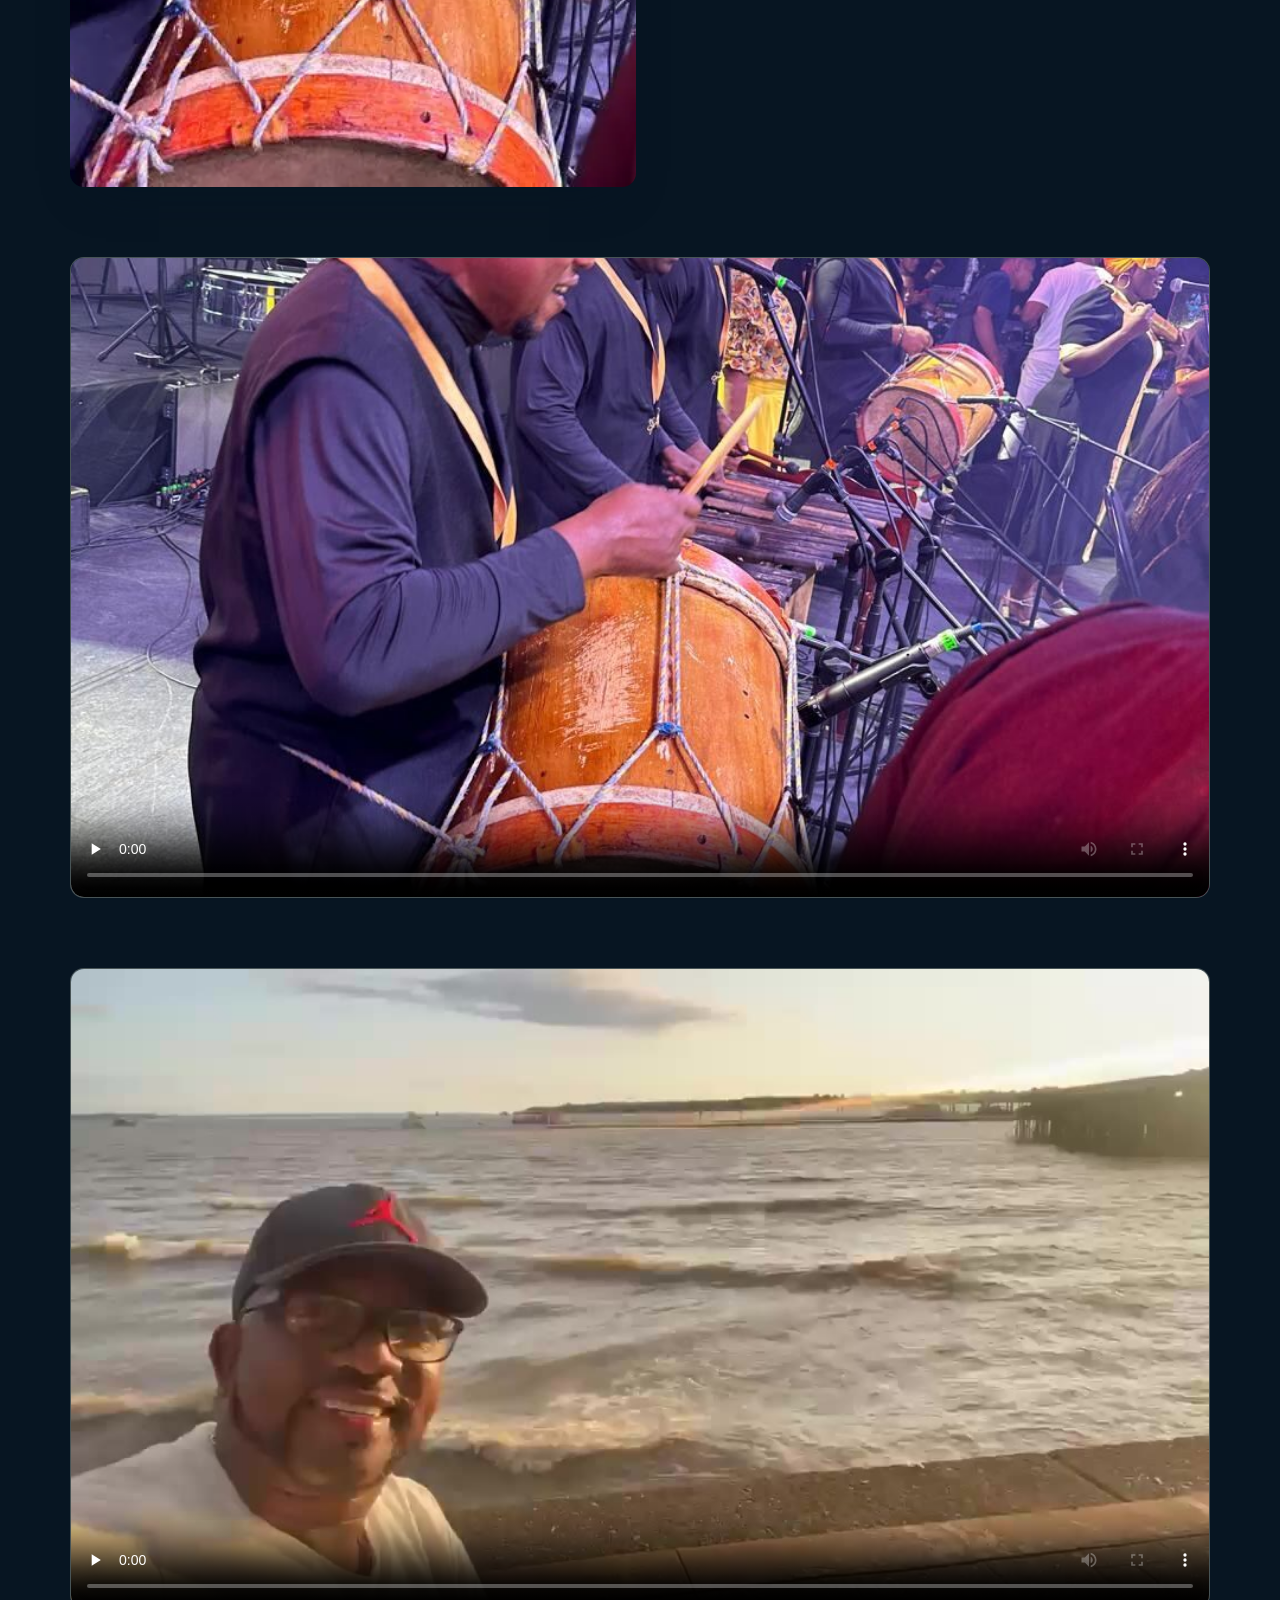
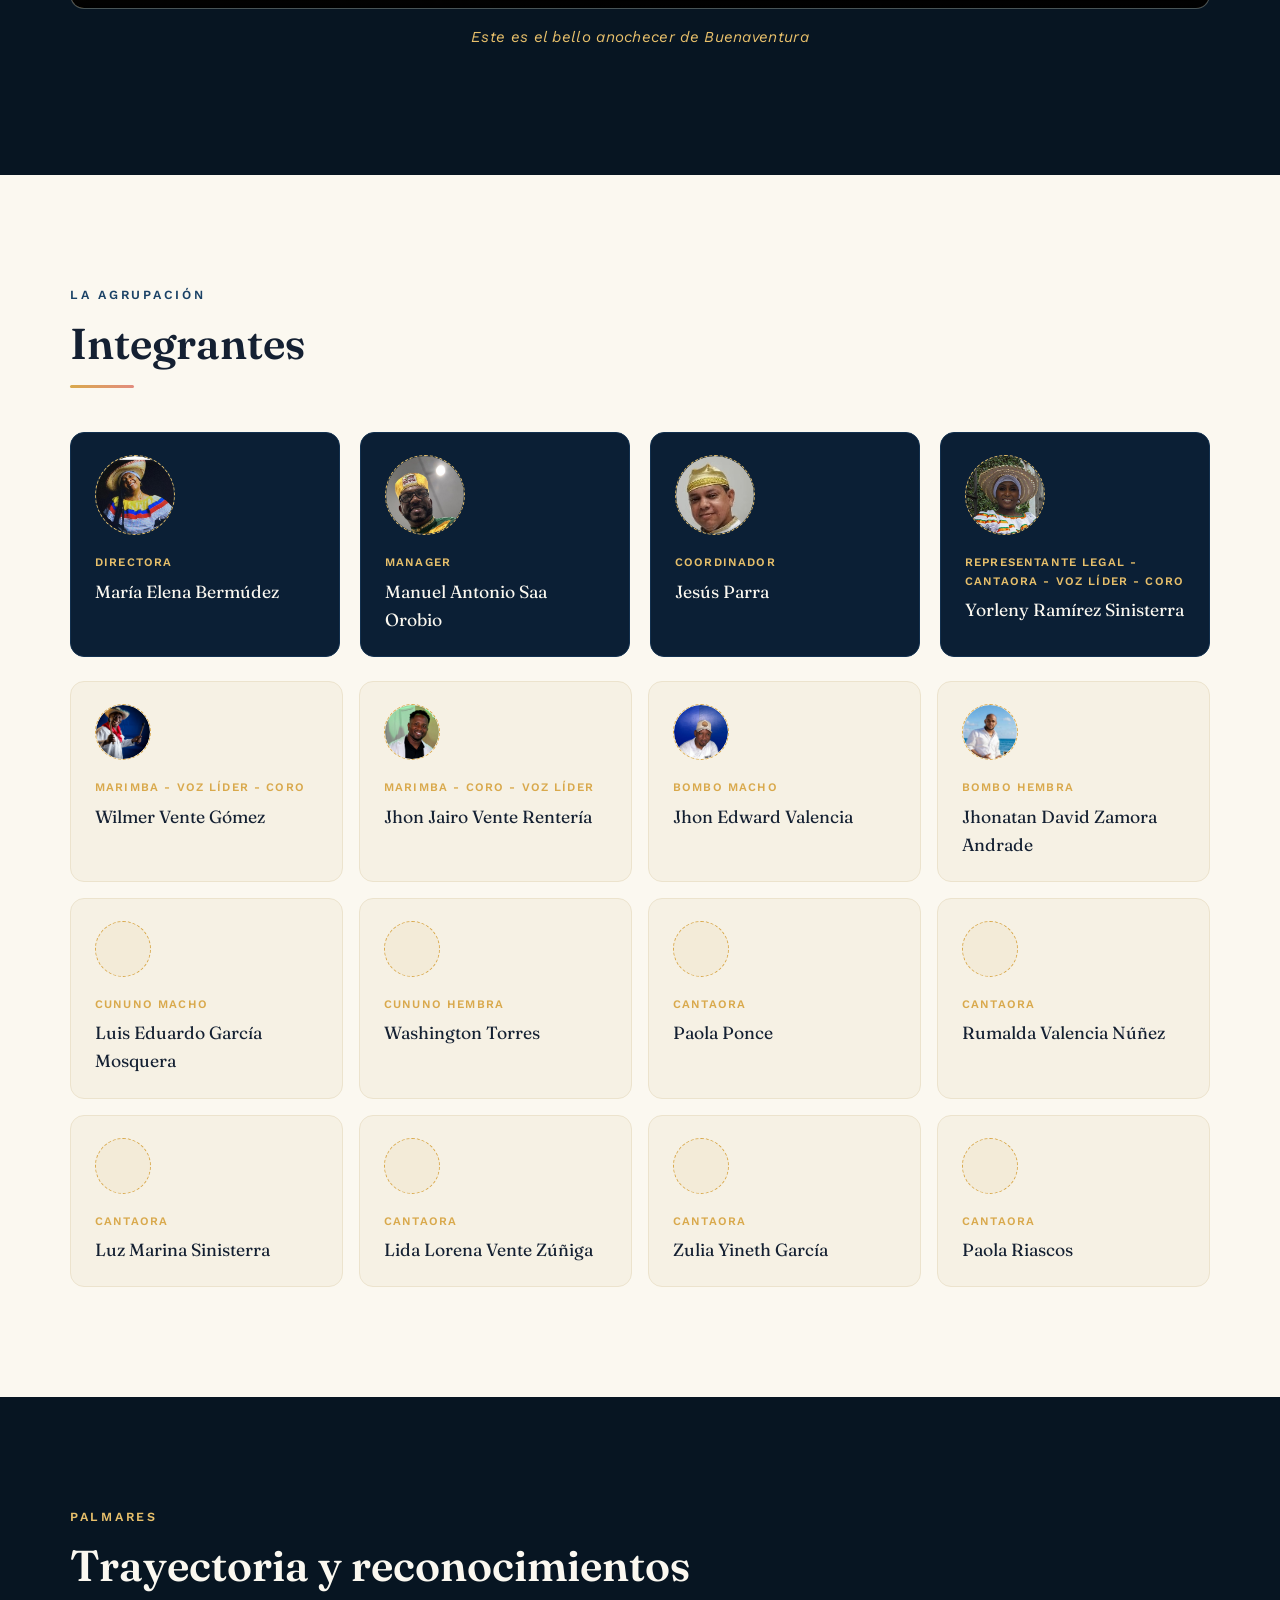
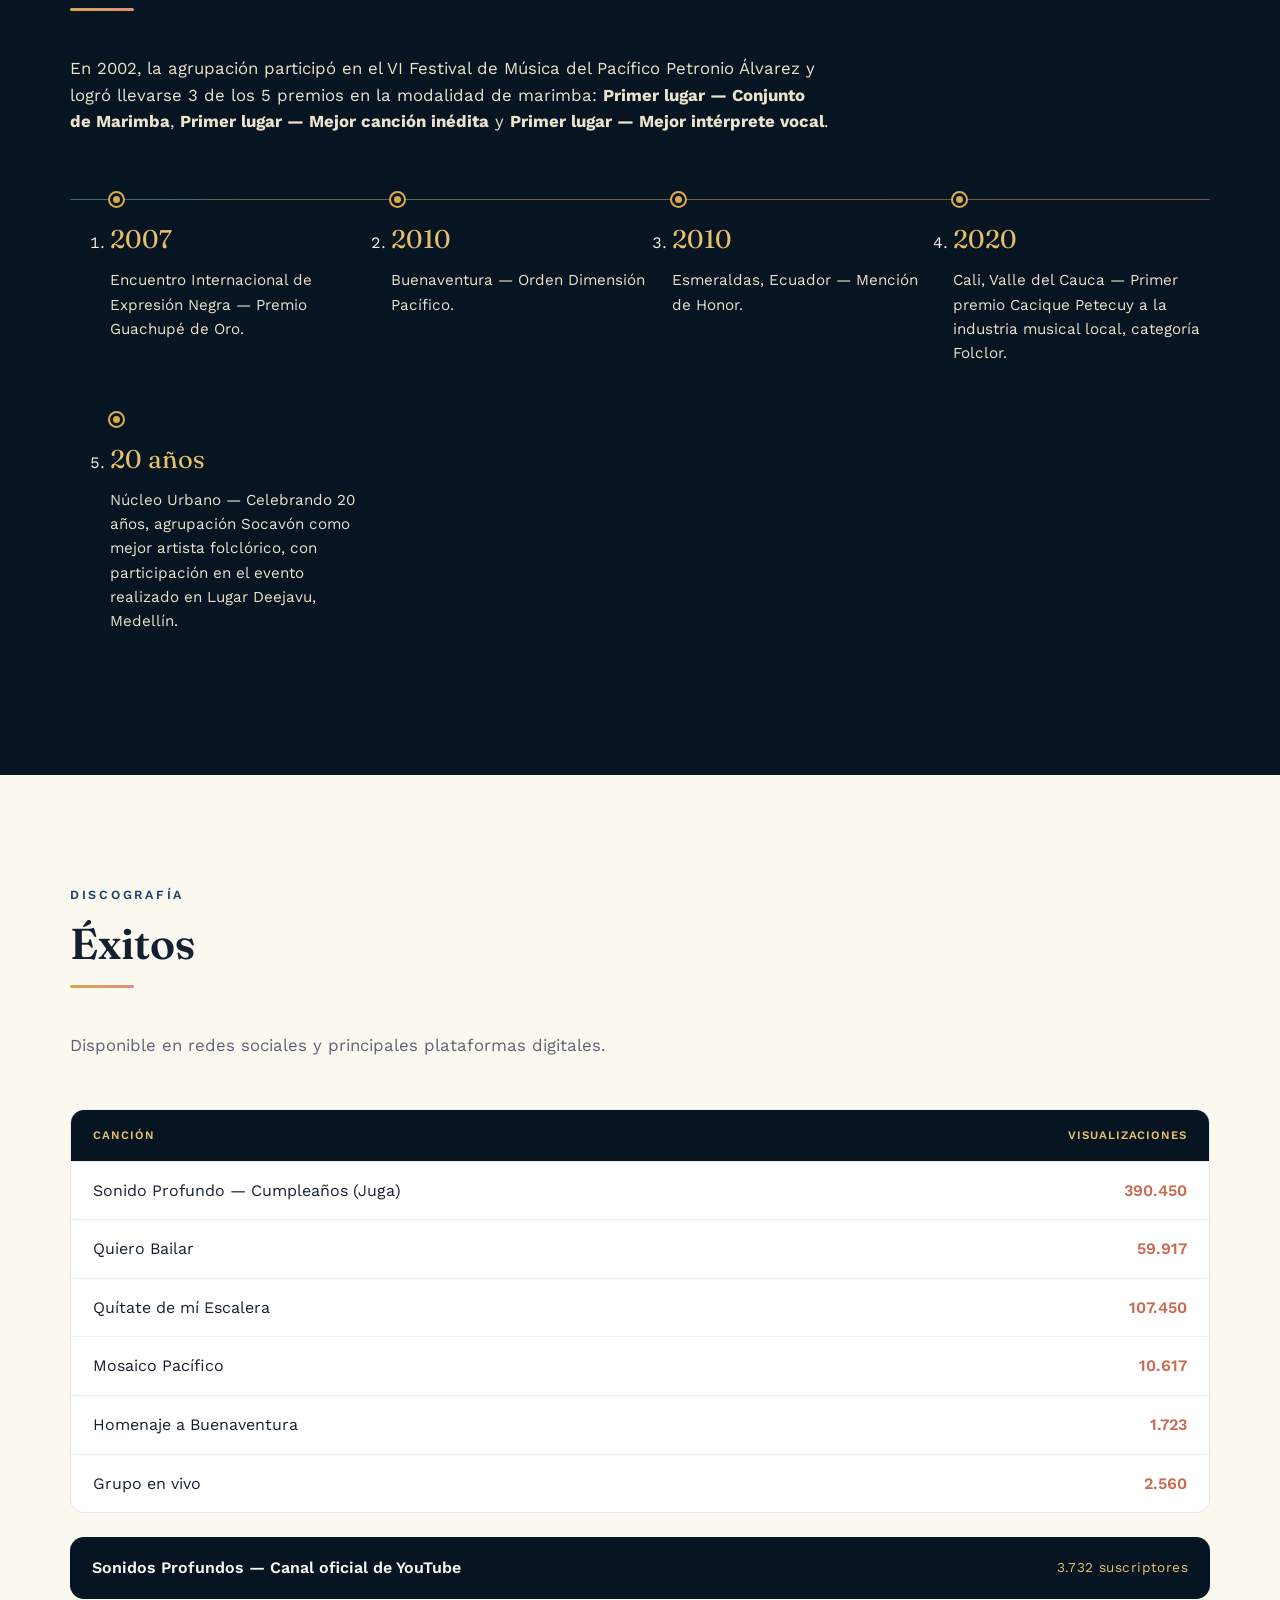
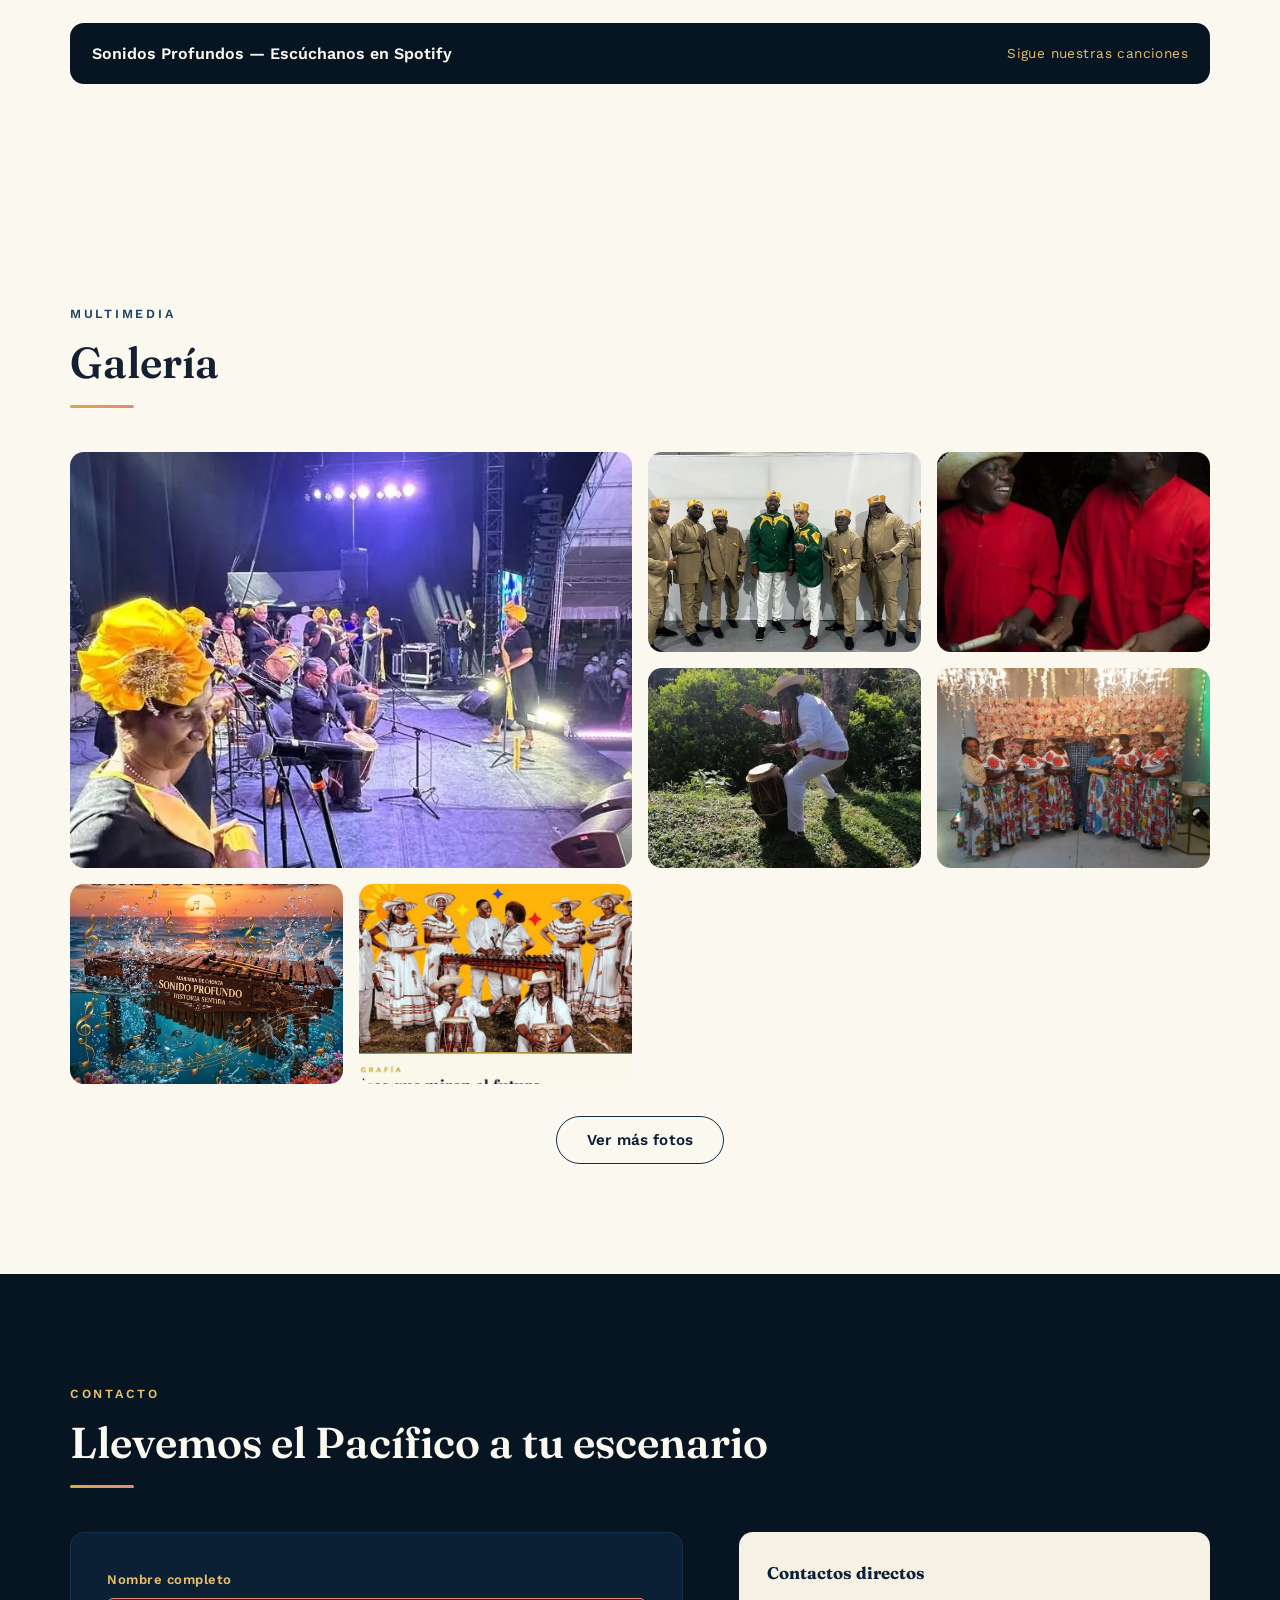
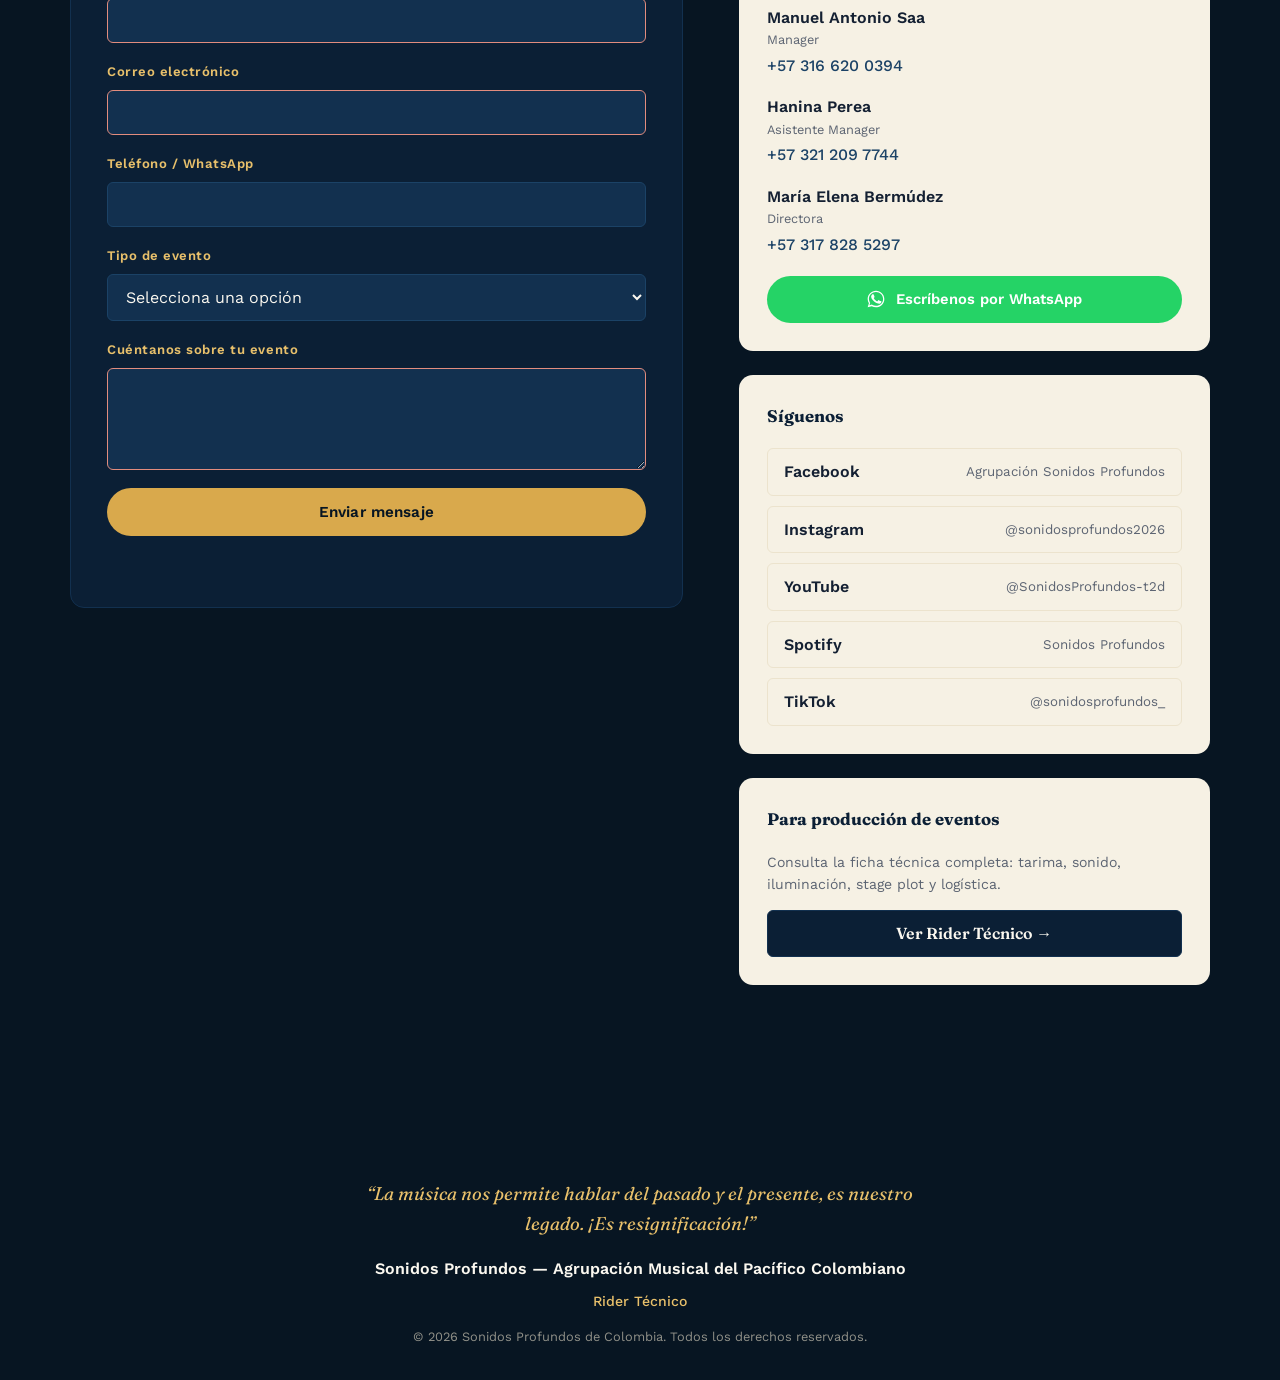
==== commit 33394d01: "mensaje del commit" ====
--- a/index.html
+++ b/index.html
@@ -1,560 +1,745 @@
 <!DOCTYPE html>
 <html lang="es">
+
 <head>
-<meta charset="UTF-8">
-<meta name="viewport" content="width=device-width, initial-scale=1.0">
-<title>Sonidos Profundos de Colombia — Música Tradicional del Pacífico Colombiano</title>
-<meta name="description" content="Sonidos Profundos de Colombia: 24 años preservando y difundiendo la música tradicional del Pacífico colombiano. Currulao, juga, bunde y alabao interpretados con marimba de chonta, cununos, bombo y guasá.">
-<meta name="theme-color" content="#0b1f35">
-
-<!-- Open Graph / Facebook / WhatsApp -->
-<meta property="og:type" content="website">
-<meta property="og:site_name" content="Sonidos Profundos de Colombia">
-<meta property="og:title" content="Sonidos Profundos de Colombia — Música Tradicional del Pacífico Colombiano">
-<meta property="og:description" content="24 años preservando y difundiendo la música tradicional del Pacífico colombiano. Currulao, juga, bunde y alabao interpretados con marimba de chonta, cununos, bombo y guasá.">
-<meta property="og:image" content="https://castillo8976.github.io/sonidos-profundos-web/images/hero-concierto.jpg">
-<meta property="og:image:width" content="678">
-<meta property="og:image:height" content="960">
-<meta property="og:locale" content="es_CO">
-<meta property="og:url" content="https://castillo8976.github.io/sonidos-profundos-web/">
-
-<!-- Twitter Card -->
-<meta name="twitter:card" content="summary_large_image">
-<meta name="twitter:title" content="Sonidos Profundos de Colombia — Música Tradicional del Pacífico Colombiano">
-<meta name="twitter:description" content="24 años preservando y difundiendo la música tradicional del Pacífico colombiano. Currulao, juga, bunde y alabao interpretados con marimba de chonta, cununos, bombo y guasá.">
-<meta name="twitter:image" content="https://castillo8976.github.io/sonidos-profundos-web/images/hero-concierto.jpg">
-
-<!-- Favicon -->
-<link rel="icon" type="image/svg+xml" href="images/favicon.svg">
-<link rel="icon" type="image/png" sizes="16x16" href="images/favicon-16.png">
-<link rel="icon" type="image/png" sizes="32x32" href="images/favicon-32.png">
-<link rel="apple-touch-icon" sizes="180x180" href="images/favicon-180.png">
-
-<link rel="preconnect" href="https://fonts.googleapis.com">
-<link rel="preconnect" href="https://fonts.gstatic.com" crossorigin>
-<link href="https://fonts.googleapis.com/css2?family=Fraunces:ital,opsz,wght@0,9..144,400;0,9..144,500;0,9..144,600;0,9..144,700;1,9..144,500&family=Work+Sans:wght@300;400;500;600;700&display=swap" rel="stylesheet">
-
-<link rel="stylesheet" href="css/styles.css">
+  <meta charset="UTF-8">
+  <meta name="viewport" content="width=device-width, initial-scale=1.0">
+  <title>Sonidos Profundos de Colombia — Música Tradicional del Pacífico Colombiano</title>
+  <meta name="description"
+    content="Sonidos Profundos de Colombia: 24 años preservando y difundiendo la música tradicional del Pacífico colombiano. Currulao, juga, bunde y alabao interpretados con marimba de chonta, cununos, bombo y guasá.">
+  <meta name="theme-color" content="#0b1f35">
+
+  <!-- Open Graph / Facebook / WhatsApp -->
+  <meta property="og:type" content="website">
+  <meta property="og:site_name" content="Sonidos Profundos de Colombia">
+  <meta property="og:title" content="Sonidos Profundos de Colombia — Música Tradicional del Pacífico Colombiano">
+  <meta property="og:description"
+    content="24 años preservando y difundiendo la música tradicional del Pacífico colombiano. Currulao, juga, bunde y alabao interpretados con marimba de chonta, cununos, bombo y guasá.">
+  <meta property="og:image" content="https://castillo8976.github.io/sonidos-profundos-web/images/hero-concierto.jpg">
+  <meta property="og:image:width" content="678">
+  <meta property="og:image:height" content="960">
+  <meta property="og:locale" content="es_CO">
+  <meta property="og:url" content="https://castillo8976.github.io/sonidos-profundos-web/">
+
+  <!-- Twitter Card -->
+  <meta name="twitter:card" content="summary_large_image">
+  <meta name="twitter:title" content="Sonidos Profundos de Colombia — Música Tradicional del Pacífico Colombiano">
+  <meta name="twitter:description"
+    content="24 años preservando y difundiendo la música tradicional del Pacífico colombiano. Currulao, juga, bunde y alabao interpretados con marimba de chonta, cununos, bombo y guasá.">
+  <meta name="twitter:image" content="https://castillo8976.github.io/sonidos-profundos-web/images/hero-concierto.jpg">
+
+  <!-- Favicon -->
+  <link rel="icon" type="image/svg+xml" href="images/favicon.svg">
+  <link rel="icon" type="image/png" sizes="16x16" href="images/favicon-16.png">
+  <link rel="icon" type="image/png" sizes="32x32" href="images/favicon-32.png">
+  <link rel="apple-touch-icon" sizes="180x180" href="images/favicon-180.png">
+
+  <link rel="preconnect" href="https://fonts.googleapis.com">
+  <link rel="preconnect" href="https://fonts.gstatic.com" crossorigin>
+  <link
+    href="https://fonts.googleapis.com/css2?family=Fraunces:ital,opsz,wght@0,9..144,400;0,9..144,500;0,9..144,600;0,9..144,700;1,9..144,500&family=Work+Sans:wght@300;400;500;600;700&display=swap"
+    rel="stylesheet">
+
+  <link rel="stylesheet" href="css/styles.css">
 </head>
+
 <body>
 
-<a href="#main-content" class="skip-link">Saltar al contenido principal</a>
-
-<div class="river-progress" aria-hidden="true"><div class="river-progress__fill" id="riverFill"></div></div>
-
-<header class="site-header" id="siteHeader">
-  <div class="header-inner">
-    <a href="#inicio" class="brand">
-      <span class="brand__mark">SP</span>
-      <span class="brand__name">Sonidos Profundos<em>de Colombia</em></span>
-    </a>
-
-    <nav class="main-nav" id="mainNav">
-      <a href="#historia">Historia</a>
-      <a href="#espectaculo">Espectáculo</a>
-      <a href="#integrantes">Integrantes</a>
-      <a href="#palmares">Reconocimientos</a>
-      <a href="#discografia">Discografía</a>
-      <a href="#galeria">Galería</a>
-      <a href="#contacto" class="nav-cta">Contáctanos</a>
-    </nav>
-
-    <button class="nav-toggle" id="navToggle" aria-label="Abrir menú" aria-expanded="false" aria-controls="mainNav">
-      <span></span><span></span><span></span>
-    </button>
+  <a href="#main-content" class="skip-link">Saltar al contenido principal</a>
+
+  <div class="river-progress" aria-hidden="true">
+    <div class="river-progress__fill" id="riverFill"></div>
   </div>
-</header>
-
-<div class="nav-overlay" id="navOverlay" aria-hidden="true"></div>
-
-<main id="main-content">
-
-  <!-- HERO -->
-  <section class="hero" id="inicio">
-    <div class="hero__media" style="background-image:url('images/hero-concierto.jpg')"></div>
-    <div class="hero__scrim"></div>
-    <svg class="hero__waves" viewBox="0 0 1440 120" preserveAspectRatio="none" aria-hidden="true">
-      <path d="M0,64 C240,120 480,8 720,48 C960,88 1200,24 1440,64 L1440,120 L0,120 Z" fill="var(--cream-050)"/>
-    </svg>
-
-    <div class="hero__content">
-      <p class="eyebrow eyebrow--light">Música tradicional del Pacífico colombiano</p>
-      <h1 class="hero__title">Sonidos Profundos<span>de Colombia</span></h1>
-      <p class="hero__quote">&ldquo;La música nos permite hablar del pasado y el presente, es nuestro legado. ¡Es resignificación!&rdquo;</p>
-      <div class="hero__actions">
-        <a href="#espectaculo" class="btn btn--gold btn--pulse">Ver el espectáculo</a>
-        <a href="#contacto" class="btn btn--ghost">Contratar presentación</a>
-      </div>
-      <div class="hero__stats">
-        <a href="#historia" class="hero__stat" aria-label="Ver los años de trayectoria de sus integrantes en la sección Historia">
-          <strong data-count="2026">-</strong><span> Varios años de trayectoria de sus integrantes</span>
+
+  <header class="site-header" id="siteHeader">
+    <div class="header-inner">
+      <a href="#inicio" class="brand">
+        <span class="brand__mark">SP</span>
+        <span class="brand__name">Sonidos Profundos<em>de Colombia</em></span>
+      </a>
+
+      <nav class="main-nav" id="mainNav">
+        <a href="#historia">Historia</a>
+        <a href="#espectaculo">Espectáculo</a>
+        <a href="#integrantes">Integrantes</a>
+        <a href="#palmares">Reconocimientos</a>
+        <a href="#discografia">Discografía</a>
+        <a href="#galeria">Galería</a>
+        <a href="#contacto" class="nav-cta">Contáctanos</a>
+      </nav>
+
+      <button class="nav-toggle" id="navToggle" aria-label="Abrir menú" aria-expanded="false" aria-controls="mainNav">
+        <span></span><span></span><span></span>
+      </button>
+    </div>
+  </header>
+
+  <div class="nav-overlay" id="navOverlay" aria-hidden="true"></div>
+
+  <main id="main-content">
+
+    <!-- HERO -->
+    <section class="hero" id="inicio">
+      <div class="hero__media" style="background-image:url('images/hero-concierto.jpg')"></div>
+      <div class="hero__scrim"></div>
+      <svg class="hero__waves" viewBox="0 0 1440 120" preserveAspectRatio="none" aria-hidden="true">
+        <path d="M0,64 C240,120 480,8 720,48 C960,88 1200,24 1440,64 L1440,120 L0,120 Z" fill="var(--cream-050)" />
+      </svg>
+
+      <div class="hero__content">
+        <p class="eyebrow eyebrow--light">Música tradicional del Pacífico colombiano</p>
+        <h1 class="hero__title">Sonidos Profundos<span>de Colombia</span></h1>
+        <p class="hero__quote">&ldquo;La música nos permite hablar del pasado y el presente, es nuestro legado. ¡Es
+          resignificación!&rdquo;</p>
+        <div class="hero__actions">
+          <a href="#espectaculo" class="btn btn--gold btn--pulse">Ver el espectáculo</a>
+          <a href="#contacto" class="btn btn--ghost">Contratar presentación</a>
+        </div>
+        <div class="hero__stats">
+          <a href="#historia" class="hero__stat"
+            aria-label="Ver los años de trayectoria de sus integrantes en la sección Historia">
+            <strong data-count="2026">-</strong><span> Varios años de trayectoria de sus integrantes</span>
+          </a>
+          <a href="#integrantes" class="hero__stat" aria-label="Ver los 14 músicos en escena en la sección Integrantes">
+            <strong data-count="14">0</strong><span>músicos en escena</span>
+          </a>
+          <a href="#ritmos" class="hero__stat" aria-label="Ver los 5 ritmos autóctonos en la sección Espectáculo">
+            <strong data-count="5">0</strong><span>ritmos autóctonos</span>
+          </a>
+        </div>
+      </div>
+
+      <a href="#historia" class="scroll-cue" aria-label="Desplázate para conocer más">
+        <span></span>
+      </a>
+    </section>
+
+    <!-- RIO DIVIDER -->
+    <div class="river-divider" aria-hidden="true">
+      <svg viewBox="0 0 1440 90" preserveAspectRatio="none">
+        <path class="river-path river-path--mint" d="M0,45 Q 180,10 360,45 T 720,45 T 1080,45 T 1440,45" />
+        <path class="river-path river-path--coral" d="M0,55 Q 180,90 360,55 T 720,55 T 1080,55 T 1440,55" />
+        <path class="river-path river-path--gold" d="M0,35 Q 180,60 360,35 T 720,35 T 1080,35 T 1440,35" />
+      </svg>
+    </div>
+
+    <!-- LOGO -->
+    <section class="logo-showcase reveal" aria-label="Logo de Sonidos Profundos de Colombia">
+      <div class="container logo-showcase__container">
+        <img src="images/logo-sonidos-profundos.jpg"
+          alt="Logo de Sonidos Profundos de Colombia: marimba de chonta emergiendo del océano al atardecer"
+          class="logo-showcase__img" loading="lazy" decoding="async">
+      </div>
+    </section>
+
+    <!-- HISTORIA / BIOGRAFIA -->
+    <section class="section section--cream" id="historia">
+      <div class="container">
+        <p class="eyebrow">Biografía</p>
+        <h2 class="section-title reveal">Una historia que nace del río</h2>
+
+        <div class="grid-2 reveal">
+          <div class="text-block">
+            <p>La agrupación nace de la unión de un grupo de paisanos y amigos procedentes de diferentes lugares de la
+              región pacífica. Radicados algunos desde hace más de 25 años en Santiago de Cali, en <strong>1999</strong>
+              se organizaron con la tarea cultural de preservar y difundir la música tradicional del Pacífico mediante
+              la investigación e interpretación de ritmos como el <strong>currulao, la juga, el bunde, el alabao y la
+                rumba</strong>.</p>
+            <p>Bajo la tutela y liderazgo de su directora <strong>María Elena Bermúdez</strong>, la agrupación grabó 6
+              trabajos disco gráficos, entre ellos <em>&ldquo;Quítate de mí escalera&rdquo;</em>, <em>&ldquo;La
+                marea&rdquo;</em>, <em>&ldquo;Zapateando y coqueteado&rdquo;</em>, <em>&ldquo;La marimba
+                enferma&rdquo;</em> y <em>&ldquo;Cuando río suena&rdquo;</em>.</p>
+            <p>Hoy, radicada en Cali, la agrupación le apuesta a la juventud y a la innovación mediante el relanzamiento
+              de su tema bandera, sin olvidar sus raíces ni su labor social: sembrar el legado musical y cultural en los
+              niños, niñas y jóvenes del litoral pacífico.</p>
+            <p>Por temas legales, la agrupación adoptó el nombre de <strong>Sonidos Profundos de Colombia</strong>; sin
+              embargo, seguimos siendo el mismo proyecto musical, con la misma esencia y el mismo compromiso: el
+              <strong>100&nbsp;%</strong> de sus integrantes son los mismos músicos que durante muchos años hicieron
+              parte del reconocido <strong>Grupo Socavón</strong>. Cambia el nombre, pero permanecen las mismas voces,
+              los mismos músicos y la misma pasión por nuestra música.</p>
+          </div>
+          <figure class="photo-frame">
+            <picture>
+              <source srcset="images/foto-cantaoras-blanco.webp" type="image/webp"><img
+                src="images/foto-cantaoras-blanco.jpg"
+                alt="Cantaoras de Sonidos Profundos con traje tradicional blanco, entre los árboles" loading="lazy"
+                decoding="async">
+            </picture>
+          </figure>
+        </div>
+      </div>
+    </section>
+
+    <!-- ESPECTACULO -->
+    <section class="section section--navy" id="espectaculo">
+      <div class="container">
+        <p class="eyebrow eyebrow--light">Propuesta artística</p>
+        <h2 class="section-title section-title--light reveal">Catorce voces, un mismo latido</h2>
+
+        <div class="grid-2 reveal">
+          <figure class="photo-frame photo-frame--tall">
+            <picture>
+              <source srcset="images/foto-percusion-detalle.webp" type="image/webp"><img
+                src="images/foto-percusion-detalle.jpg"
+                alt="Detalle de un bombo tradicional siendo interpretado en vivo por Sonidos Profundos" loading="lazy"
+                decoding="async">
+            </picture>
+          </figure>
+          <div class="text-block text-block--light">
+            <p>Un espectáculo de <strong>1 hora y 30 minutos</strong> (o 10 canciones) donde Sonidos Profundos difunde
+              la música tradicional del Pacífico interpretando sus grandes éxitos, con el sonido inigualable de la
+              <strong>marimba de chonta</strong>, el sonar de los <strong>cununos</strong>, el adornar del
+              <strong>guasá</strong> y la imponencia del <strong>bombo</strong>.</p>
+            <p>La agrupación está conformada en su totalidad por 14 músicos oriundos del pacífico colombiano, de los
+              cuales 6 son mujeres cantaoras que preservan esta tradición y han tomado la batuta de interpretar y vivir
+              la música y cultura de su región.</p>
+            <ul class="rhythm-list" id="ritmos">
+              <li>Currulao</li>
+              <li>Juga</li>
+              <li>Bunde</li>
+              <li>Alabao</li>
+              <li>Rumba</li>
+            </ul>
+          </div>
+        </div>
+
+        <div class="video-slot reveal">
+          <div class="video-slot__frame">
+            <video class="video-slot__video" controls preload="none" poster="images/foto-percusion-detalle.jpg"
+              playsinline aria-label="Video de presentación en vivo de Sonidos Profundos">
+              <source src="videos/todo.mp4" type="video/mp4">
+              Tu navegador no soporta la reproducción de video. <a href="videos/todo.mp4">Descarga el video aquí</a>.
+            </video>
+          </div>
+        </div>
+
+        <div class="video-slot reveal">
+          <div class="video-slot__frame">
+            <video class="video-slot__video" controls preload="none" poster="images/poster-amanecer-buenaventura.jpg"
+              playsinline aria-label="Amanecer en Buenaventura">
+              <source src="videos/atardecer.mp4" type="video/mp4">
+              Tu navegador no soporta la reproducción de video. <a href="videos/atardecer.mp4">Descarga el video
+                aquí</a>.
+            </video>
+          </div>
+          <p class="video-slot__caption">Este es el bello anochecer de Buenaventura</p>
+        </div>
+      </div>
+    </section>
+
+    <!-- INTEGRANTES -->
+    <section class="section section--cream" id="integrantes">
+      <div class="container">
+        <p class="eyebrow">La agrupación</p>
+        <h2 class="section-title reveal">Integrantes</h2>
+
+        <div class="lineup">
+          <div class="lineup__lead stagger">
+            <div class="lineup-card lineup-card--lead" style="--i:0">
+              <div class="avatar-frame avatar-frame--lead">
+                <img src="images/integrantes/maria-elena-bermudez-directora.jpeg" alt="María Elena Bermúdez"
+                  loading="lazy" decoding="async">
+              </div>
+              <span class="lineup-card__role">Directora</span>
+              <span class="lineup-card__name">María Elena Bermúdez</span>
+            </div>
+            <div class="lineup-card lineup-card--lead" style="--i:1">
+              <div class="avatar-frame avatar-frame--lead">
+                <img src="images/integrantes/manuel-antonio-saa-orobio-manager.jpeg" alt="Manuel Antonio Saa Orobio"
+                  loading="lazy" decoding="async">
+              </div>
+              <span class="lineup-card__role">Manager</span>
+              <span class="lineup-card__name">Manuel Antonio Saa Orobio</span>
+            </div>
+            <div class="lineup-card lineup-card--lead" style="--i:2">
+              <div class="avatar-frame avatar-frame--lead">
+                <img src="images/integrantes/jesus-parra-coordinador.jpeg" alt="Jesús Parra" loading="lazy"
+                  decoding="async">
+              </div>
+              <span class="lineup-card__role">Coordinador</span>
+              <span class="lineup-card__name">Jesús Parra</span>
+            </div>
+
+
+            <div class="lineup-card lineup-card--lead" style="--i:3">
+              <div class="avatar-frame avatar-frame--lead">
+                <img src="images/integrantes/yorleny-ramirez-sinisterra-coro-y-voz-lider.jpeg"
+                  alt="Yorleny Ramírez Sinisterra" loading="lazy" decoding="async">
+              </div>
+              <span class="lineup-card__role">Representante legal - Cantaora - Voz líder - coro</span>
+              <span class="lineup-card__name">Yorleny Ramírez Sinisterra</span>
+            </div>
+          </div>
+
+          <div class="lineup__grid stagger">
+            <div class="lineup-card" style="--i:0">
+              <div class="avatar-frame">
+                <img src="images/integrantes/wilmer-vente-marimba.jpeg" alt="Wilmer Vente Gómez" loading="lazy"
+                  decoding="async">
+              </div>
+              <span class="lineup-card__role">Marimba - voz líder - coro</span>
+              <span class="lineup-card__name">Wilmer Vente Gómez</span>
+            </div>
+
+            <div class="lineup-card" style="--i:1">
+              <div class="avatar-frame">
+                <img src="images/integrantes/jhon-jairo-vente-marimba.jpeg" alt="Jhon Jairo Vente Rentería"
+                  loading="lazy" decoding="async">
+              </div>
+              <span class="lineup-card__role">Marimba - coro - voz líder</span>
+              <span class="lineup-card__name">Jhon Jairo Vente Rentería</span>
+            </div>
+
+            <div class="lineup-card" style="--i:2">
+              <div class="avatar-frame">
+                <img src="images/integrantes/jhon-edward-valencia-bombo-macho.jpeg" alt="Jhon Edward Valencia"
+                  loading="lazy" decoding="async">
+              </div>
+              <span class="lineup-card__role">Bombo macho</span>
+              <span class="lineup-card__name">Jhon Edward Valencia</span>
+            </div>
+
+            <div class="lineup-card" style="--i:3">
+              <div class="avatar-frame">
+                <img src="images/integrantes/jhonatan-zamora-bombo-hembra.jpeg" alt="Jhonatan David Zamora Andrade"
+                  loading="lazy" decoding="async">
+              </div>
+              <span class="lineup-card__role">Bombo hembra</span>
+              <span class="lineup-card__name">Jhonatan David Zamora Andrade</span>
+            </div>
+
+            <div class="lineup-card" style="--i:4">
+              <div class="avatar-frame">
+                <img src="images/integrantes/luis-eduardo-garcia-cununo.jpeg" alt="Luis Eduardo García Mosquera"
+                  loading="lazy" decoding="async">
+              </div>
+              <span class="lineup-card__role">Cununo macho</span>
+              <span class="lineup-card__name">Luis Eduardo García Mosquera</span>
+            </div>
+
+            <div class="lineup-card" style="--i:5">
+              <div class="avatar-frame">
+                <img src="images/integrantes/washington-torres-cununo-macho.jpeg" alt="Washington Torres" loading="lazy"
+                  decoding="async">
+              </div>
+              <span class="lineup-card__role">Cununo hembra</span>
+              <span class="lineup-card__name">Washington Torres</span>
+            </div>
+
+            <div class="lineup-card" style="--i:6">
+              <div class="avatar-frame">
+                <img src="images/integrantes/paola-ponce-coro-y-voz.jpeg" alt="Paola Ponce" loading="lazy"
+                  decoding="async">
+              </div>
+              <span class="lineup-card__role">Cantaora</span>
+              <span class="lineup-card__name">Paola Ponce</span>
+            </div>
+
+            <div class="lineup-card" style="--i:7">
+              <div class="avatar-frame">
+                <img src="images/integrantes/rumalda-valencia-nunez-coro-y-voz.jpeg" alt="Rumalda Valencia Núñez"
+                  loading="lazy" decoding="async">
+              </div>
+              <span class="lineup-card__role">Cantaora</span>
+              <span class="lineup-card__name">Rumalda Valencia Núñez</span>
+            </div>
+
+            <div class="lineup-card" style="--i:8">
+              <div class="avatar-frame">
+                <img src="images/integrantes/luz-marina-sinisterra-cantaora.jpeg" alt="Luz Marina Sinisterra"
+                  loading="lazy" decoding="async">
+              </div>
+              <span class="lineup-card__role">Cantaora</span>
+              <span class="lineup-card__name">Luz Marina Sinisterra</span>
+            </div>
+
+
+            <div class="lineup-card" style="--i:10">
+              <div class="avatar-frame">
+                <img src="images/integrantes/lida-lorena-vente-zuniga-cantaora.jpeg" alt="Lida Lorena Vente Zúñiga"
+                  loading="lazy" decoding="async">
+              </div>
+              <span class="lineup-card__role">Cantaora</span>
+              <span class="lineup-card__name">Lida Lorena Vente Zúñiga</span>
+            </div>
+
+            <div class="lineup-card" style="--i:11">
+              <div class="avatar-frame">
+                <img src="images/integrantes/zulia-yineth-garcia-cantaora.jpeg" alt="Zulia Yineth García" loading="lazy"
+                  decoding="async">
+              </div>
+              <span class="lineup-card__role">Cantaora</span>
+              <span class="lineup-card__name">Zulia Yineth García</span>
+            </div>
+
+            <div class="lineup-card" style="--i:12">
+              <div class="avatar-frame">
+                <img src="images/integrantes/Paola-riasco.jpeg" alt="Paola Riascos" loading="lazy" decoding="async">
+              </div>
+              <span class="lineup-card__role">Cantaora</span>
+              <span class="lineup-card__name">Paola Riascos</span>
+            </div>
+          </div>
+        </div>
+      </div>
+    </section>
+
+    <!-- PALMARES -->
+    <section class="section section--navy" id="palmares">
+      <div class="container">
+        <p class="eyebrow eyebrow--light">Palmares</p>
+        <h2 class="section-title section-title--light reveal">Trayectoria y reconocimientos</h2>
+        <p class="section-intro">En 2002, la agrupación participó en el VI Festival de Música del Pacífico Petronio
+          Álvarez y logró llevarse 3 de los 5 premios en la modalidad de marimba: <strong>Primer lugar — Conjunto de
+            Marimba</strong>, <strong>Primer lugar — Mejor canción inédita</strong> y <strong>Primer lugar — Mejor
+            intérprete vocal</strong>.</p>
+
+        <ol class="timeline stagger">
+          <li class="timeline__item" style="--i:0">
+            <span class="timeline__year">2007</span>
+            <p>Encuentro Internacional de Expresión Negra — Premio Guachupé de Oro.</p>
+          </li>
+          <li class="timeline__item" style="--i:1">
+            <span class="timeline__year">2010</span>
+            <p>Buenaventura — Orden Dimensión Pacífico.</p>
+          </li>
+          <li class="timeline__item" style="--i:2">
+            <span class="timeline__year">2010</span>
+            <p>Esmeraldas, Ecuador — Mención de Honor.</p>
+          </li>
+          <li class="timeline__item" style="--i:3">
+            <span class="timeline__year">2020</span>
+            <p>Cali, Valle del Cauca — Primer premio Cacique Petecuy a la industria musical local, categoría Folclor.
+            </p>
+          </li>
+          <li class="timeline__item" style="--i:4">
+            <span class="timeline__year">20 años</span>
+            <p>Núcleo Urbano — Celebrando 20 años, agrupación Socavón como mejor artista folclórico, con participación
+              en el evento realizado en Lugar Deejavu, Medellín.</p>
+          </li>
+        </ol>
+      </div>
+    </section>
+
+    <!-- DISCOGRAFIA -->
+    <section class="section section--cream" id="discografia">
+      <div class="container">
+        <p class="eyebrow">Discografía</p>
+        <h2 class="section-title reveal">Éxitos</h2>
+        <p class="section-intro section-intro--dark">Disponible en redes sociales y principales plataformas digitales.
+        </p>
+
+        <div class="discog-table reveal" role="table" aria-label="Canciones y visualizaciones">
+          <div class="discog-table__head" role="row">
+            <span role="columnheader">Canción</span>
+            <span role="columnheader">Visualizaciones</span>
+          </div>
+          <div class="discog-table__row" role="row"><span role="cell">Sonido Profundo &mdash; Cumpleaños
+              (Juga)</span><span role="cell">390.450</span></div>
+          <div class="discog-table__row" role="row"><span role="cell">Quiero Bailar</span><span
+              role="cell">59.917</span></div>
+          <div class="discog-table__row" role="row"><span role="cell">Quítate de mí Escalera</span><span
+              role="cell">107.450</span></div>
+          <div class="discog-table__row" role="row"><span role="cell">Mosaico Pacífico</span><span
+              role="cell">10.617</span></div>
+          <div class="discog-table__row" role="row"><span role="cell">Homenaje a Buenaventura</span><span
+              role="cell">1.723</span></div>
+          <div class="discog-table__row" role="row"><span role="cell">Grupo en vivo</span><span role="cell">2.560</span>
+          </div>
+        </div>
+
+        <a href="https://www.youtube.com/@SonidosProfundos-t2d" target="_blank" rel="noopener"
+          class="discog-channel reveal">
+          <span class="discog-channel__name">Sonidos Profundos &mdash; Canal oficial de YouTube</span>
+          <span class="discog-channel__subs">3.732 suscriptores</span>
         </a>
-        <a href="#integrantes" class="hero__stat" aria-label="Ver los 14 músicos en escena en la sección Integrantes">
-          <strong data-count="14">0</strong><span>músicos en escena</span>
+
+        <a href="https://open.spotify.com/user/31uhfd6aj36oh5ikwudtbvvpdbnm?si=6b8aa850b9074353" target="_blank"
+          rel="noopener" class="discog-channel reveal">
+          <span class="discog-channel__name">Sonidos Profundos &mdash; Escúchanos en Spotify</span>
+          <span class="discog-channel__subs">Sigue nuestras canciones</span>
         </a>
-        <a href="#ritmos" class="hero__stat" aria-label="Ver los 5 ritmos autóctonos en la sección Espectáculo">
-          <strong data-count="5">0</strong><span>ritmos autóctonos</span>
-        </a>
-      </div>
-    </div>
-
-    <a href="#historia" class="scroll-cue" aria-label="Desplázate para conocer más">
-      <span></span>
-    </a>
-  </section>
-
-  <!-- RIO DIVIDER -->
-  <div class="river-divider" aria-hidden="true">
-    <svg viewBox="0 0 1440 90" preserveAspectRatio="none">
-      <path class="river-path river-path--mint" d="M0,45 Q 180,10 360,45 T 720,45 T 1080,45 T 1440,45" />
-      <path class="river-path river-path--coral" d="M0,55 Q 180,90 360,55 T 720,55 T 1080,55 T 1440,55" />
-      <path class="river-path river-path--gold" d="M0,35 Q 180,60 360,35 T 720,35 T 1080,35 T 1440,35" />
-    </svg>
-  </div>
-
-  <!-- LOGO -->
-  <section class="logo-showcase reveal" aria-label="Logo de Sonidos Profundos de Colombia">
-    <div class="container logo-showcase__container">
-      <img src="images/logo-sonidos-profundos.jpg" alt="Logo de Sonidos Profundos de Colombia: marimba de chonta emergiendo del océano al atardecer" class="logo-showcase__img" loading="lazy" decoding="async">
-    </div>
-  </section>
-
-  <!-- HISTORIA / BIOGRAFIA -->
-  <section class="section section--cream" id="historia">
-    <div class="container">
-      <p class="eyebrow">Biografía</p>
-      <h2 class="section-title reveal">Una historia que nace del río</h2>
-
-      <div class="grid-2 reveal">
-        <div class="text-block">
-          <p>La agrupación nace de la unión de un grupo de paisanos y amigos procedentes de diferentes lugares de la región pacífica. Radicados algunos desde hace más de 25 años en Santiago de Cali, en <strong>1999</strong> se organizaron con la tarea cultural de preservar y difundir la música tradicional del Pacífico mediante la investigación e interpretación de ritmos como el <strong>currulao, la juga, el bunde, el alabao y la rumba</strong>.</p>
-          <p>Bajo la tutela y liderazgo de su directora <strong>María Elena Bermúdez</strong>, la agrupación grabó 6 trabajos disco gráficos, entre ellos <em>&ldquo;Quítate de mí escalera&rdquo;</em>, <em>&ldquo;La marea&rdquo;</em>, <em>&ldquo;Zapateando y coqueteado&rdquo;</em>, <em>&ldquo;La marimba enferma&rdquo;</em> y <em>&ldquo;Cuando río suena&rdquo;</em>.</p>
-          <p>Hoy, radicada en Cali, la agrupación le apuesta a la juventud y a la innovación mediante el relanzamiento de su tema bandera, sin olvidar sus raíces ni su labor social: sembrar el legado musical y cultural en los niños, niñas y jóvenes del litoral pacífico.</p>
-          <p>Por temas legales, la agrupación adoptó el nombre de <strong>Sonidos Profundos de Colombia</strong>; sin embargo, seguimos siendo el mismo proyecto musical, con la misma esencia y el mismo compromiso: el <strong>100&nbsp;%</strong> de sus integrantes son los mismos músicos que durante muchos años hicieron parte del reconocido <strong>Grupo Socavón</strong>. Cambia el nombre, pero permanecen las mismas voces, los mismos músicos y la misma pasión por nuestra música.</p>
-        </div>
-        <figure class="photo-frame">
-          <picture><source srcset="images/foto-cantaoras-blanco.webp" type="image/webp"><img src="images/foto-cantaoras-blanco.jpg" alt="Cantaoras de Sonidos Profundos con traje tradicional blanco, entre los árboles" loading="lazy" decoding="async"></picture>
-        </figure>
-      </div>
-    </div>
-  </section>
-
-  <!-- ESPECTACULO -->
-  <section class="section section--navy" id="espectaculo">
-    <div class="container">
-      <p class="eyebrow eyebrow--light">Propuesta artística</p>
-      <h2 class="section-title section-title--light reveal">Catorce voces, un mismo latido</h2>
-
-      <div class="grid-2 reveal">
-        <figure class="photo-frame photo-frame--tall">
-          <picture><source srcset="images/foto-percusion-detalle.webp" type="image/webp"><img src="images/foto-percusion-detalle.jpg" alt="Detalle de un bombo tradicional siendo interpretado en vivo por Sonidos Profundos" loading="lazy" decoding="async"></picture>
-        </figure>
-        <div class="text-block text-block--light">
-          <p>Un espectáculo de <strong>1 hora y 30 minutos</strong> (o 10 canciones) donde Sonidos Profundos difunde la música tradicional del Pacífico interpretando sus grandes éxitos, con el sonido inigualable de la <strong>marimba de chonta</strong>, el sonar de los <strong>cununos</strong>, el adornar del <strong>guasá</strong> y la imponencia del <strong>bombo</strong>.</p>
-          <p>La agrupación está conformada en su totalidad por 14 músicos oriundos del pacífico colombiano, de los cuales 6 son mujeres cantaoras que preservan esta tradición y han tomado la batuta de interpretar y vivir la música y cultura de su región.</p>
-          <ul class="rhythm-list" id="ritmos">
-            <li>Currulao</li>
-            <li>Juga</li>
-            <li>Bunde</li>
-            <li>Alabao</li>
-            <li>Rumba</li>
-          </ul>
-        </div>
-      </div>
-
-      <div class="video-slot reveal">
-        <div class="video-slot__frame">
-          <video class="video-slot__video" controls preload="none" poster="images/foto-percusion-detalle.jpg" playsinline aria-label="Video de presentación en vivo de Sonidos Profundos">
-            <source src="videos/todo.mp4" type="video/mp4">
-            Tu navegador no soporta la reproducción de video. <a href="videos/todo.mp4">Descarga el video aquí</a>.
-          </video>
-        </div>
-      </div>
-
-      <div class="video-slot reveal">
-        <div class="video-slot__frame">
-          <video class="video-slot__video" controls preload="none" poster="images/poster-amanecer-buenaventura.jpg" playsinline aria-label="Amanecer en Buenaventura">
-            <source src="videos/atardecer.mp4" type="video/mp4">
-            Tu navegador no soporta la reproducción de video. <a href="videos/atardecer.mp4">Descarga el video aquí</a>.
-          </video>
-        </div>
-        <p class="video-slot__caption">Este es el bello anochecer de Buenaventura</p>
-      </div>
-    </div>
-  </section>
-
- <!-- INTEGRANTES -->
-<section class="section section--cream" id="integrantes">
-  <div class="container">
-    <p class="eyebrow">La agrupación</p>
-    <h2 class="section-title reveal">Integrantes</h2>
-
-    <div class="lineup">
-      <div class="lineup__lead stagger">
-        <div class="lineup-card lineup-card--lead" style="--i:0">
-          <div class="avatar-frame avatar-frame--lead">
-            <img src="images/integrantes/maria-elena-bermudez-directora.jpeg" alt="María Elena Bermúdez" loading="lazy" decoding="async">
-          </div>
-          <span class="lineup-card__role">Directora</span>
-          <span class="lineup-card__name">María Elena Bermúdez</span>
-        </div>
-        <div class="lineup-card lineup-card--lead" style="--i:1">
-          <div class="avatar-frame avatar-frame--lead">
-            <img src="images/integrantes/manuel-antonio-saa-orobio-manager.jpeg" alt="Manuel Antonio Saa Orobio" loading="lazy" decoding="async">
-          </div>
-          <span class="lineup-card__role">Manager</span>
-          <span class="lineup-card__name">Manuel Antonio Saa Orobio</span>
-        </div>
-        <div class="lineup-card lineup-card--lead" style="--i:2">
-          <div class="avatar-frame avatar-frame--lead">
-            <img src="images/integrantes/jesus-parra-coordinador.jpeg" alt="Jesús Parra" loading="lazy" decoding="async">
-          </div>
-          <span class="lineup-card__role">Coordinador</span>
-          <span class="lineup-card__name">Jesús Parra</span>
-        </div>
-
-        
-        <div class="lineup-card lineup-card--lead" style="--i:3">
-          <div class="avatar-frame avatar-frame--lead">
-            <img src="images/integrantes/yorleny-ramirez-sinisterra-coro-y-voz-lider.jpeg" alt="Yorleny Ramírez Sinisterra" loading="lazy" decoding="async">
-          </div>
-          <span class="lineup-card__role">Representante legal - Cantaora - Voz líder - coro</span>
-          <span class="lineup-card__name">Yorleny Ramírez Sinisterra</span>
-        </div>
-      </div>
-
-      <div class="lineup__grid stagger">
-        <div class="lineup-card" style="--i:0">
-          <div class="avatar-frame">
-            <img src="images/integrantes/wilmer-vente-marimba.jpeg" alt="Wilmer Vente Gómez" loading="lazy" decoding="async">
-          </div>
-          <span class="lineup-card__role">Marimba - voz líder - coro</span>
-          <span class="lineup-card__name">Wilmer Vente Gómez</span>
-        </div>
-
-        <div class="lineup-card" style="--i:1">
-          <div class="avatar-frame">
-            <img src="images/integrantes/jhon-jairo-vente-marimba.jpeg" alt="Jhon Jairo Vente Rentería" loading="lazy" decoding="async">
-          </div>
-          <span class="lineup-card__role">Marimba - coro - voz líder</span>
-          <span class="lineup-card__name">Jhon Jairo Vente Rentería</span>
-        </div>
-
-        <div class="lineup-card" style="--i:2">
-          <div class="avatar-frame">
-            <img src="images/integrantes/jhon-edward-valencia-bombo-macho.jpeg" alt="Jhon Edward Valencia" loading="lazy" decoding="async">
-          </div>
-          <span class="lineup-card__role">Bombo macho</span>
-          <span class="lineup-card__name">Jhon Edward Valencia</span>
-        </div>
-
-        <div class="lineup-card" style="--i:3">
-          <div class="avatar-frame">
-            <img src="images/integrantes/jhonatan-zamora-bombo-hembra.jpeg" alt="Jhonatan David Zamora Andrade" loading="lazy" decoding="async">
-          </div>
-          <span class="lineup-card__role">Bombo hembra</span>
-          <span class="lineup-card__name">Jhonatan David Zamora Andrade</span>
-        </div>
-
-        <div class="lineup-card" style="--i:4">
-          <div class="avatar-frame">
-            <img src="images/integrantes/luis-eduardo-garcia-cununo.jpeg" alt="Luis Eduardo García Mosquera" loading="lazy" decoding="async">
-          </div>
-          <span class="lineup-card__role">Cununo macho</span>
-          <span class="lineup-card__name">Luis Eduardo García Mosquera</span>
-        </div>
-
-        <div class="lineup-card" style="--i:5">
-          <div class="avatar-frame">
-            <img src="images/integrantes/washington-torres-cununo-macho.jpeg" alt="Washington Torres" loading="lazy" decoding="async">
-          </div>
-          <span class="lineup-card__role">Cununo hembra</span>
-          <span class="lineup-card__name">Washington Torres</span>
-        </div>
-
-        <div class="lineup-card" style="--i:6">
-          <div class="avatar-frame">
-            <img src="images/integrantes/paola-ponce-coro-y-voz.jpeg" alt="Paola Ponce" loading="lazy" decoding="async">
-          </div>
-          <span class="lineup-card__role">Cantaora</span>
-          <span class="lineup-card__name">Paola Ponce</span>
-        </div>
-
-        <div class="lineup-card" style="--i:7">
-          <div class="avatar-frame">
-            <img src="images/integrantes/rumalda-valencia-nunez-coro-y-voz.jpeg" alt="Rumalda Valencia Núñez" loading="lazy" decoding="async">
-          </div>
-          <span class="lineup-card__role">Cantaora</span>
-          <span class="lineup-card__name">Rumalda Valencia Núñez</span>
-        </div>
-
-        <div class="lineup-card" style="--i:8">
-          <div class="avatar-frame">
-            <img src="images/integrantes/luz-marina-sinisterra-cantaora.jpeg" alt="Luz Marina Sinisterra" loading="lazy" decoding="async">
-          </div>
-          <span class="lineup-card__role">Cantaora</span>
-          <span class="lineup-card__name">Luz Marina Sinisterra</span>
-        </div>
-
-
-        <div class="lineup-card" style="--i:10">
-          <div class="avatar-frame">
-            <img src="images/integrantes/lida-lorena-vente-zuniga-cantaora.jpeg" alt="Lida Lorena Vente Zúñiga" loading="lazy" decoding="async">
-          </div>
-          <span class="lineup-card__role">Cantaora</span>
-          <span class="lineup-card__name">Lida Lorena Vente Zúñiga</span>
-        </div>
-
-        <div class="lineup-card" style="--i:11">
-          <div class="avatar-frame">
-            <img src="images/integrantes/zulia-yineth-garcia-cantaora.jpeg" alt="Zulia Yineth García" loading="lazy" decoding="async">
-          </div>
-          <span class="lineup-card__role">Cantaora</span>
-          <span class="lineup-card__name">Zulia Yineth García</span>
-        </div>
-
-        <div class="lineup-card" style="--i:12">
-          <div class="avatar-frame">
-            <img src="images/integrantes/Paola-riasco.jpeg" alt="Paola Riascos" loading="lazy" decoding="async">
-          </div>
-          <span class="lineup-card__role">Cantaora</span>
-          <span class="lineup-card__name">Paola Riascos</span>
-        </div>
-      </div>
-    </div>
-  </div>
-</section>
-
-  <!-- PALMARES -->
-  <section class="section section--navy" id="palmares">
-    <div class="container">
-      <p class="eyebrow eyebrow--light">Palmares</p>
-      <h2 class="section-title section-title--light reveal">Trayectoria y reconocimientos</h2>
-      <p class="section-intro">En 2002, la agrupación participó en el VI Festival de Música del Pacífico Petronio Álvarez y logró llevarse 3 de los 5 premios en la modalidad de marimba: <strong>Primer lugar — Conjunto de Marimba</strong>, <strong>Primer lugar — Mejor canción inédita</strong> y <strong>Primer lugar — Mejor intérprete vocal</strong>.</p>
-
-      <ol class="timeline stagger">
-        <li class="timeline__item" style="--i:0">
-          <span class="timeline__year">2007</span>
-          <p>Encuentro Internacional de Expresión Negra — Premio Guachupé de Oro.</p>
-        </li>
-        <li class="timeline__item" style="--i:1">
-          <span class="timeline__year">2010</span>
-          <p>Buenaventura — Orden Dimensión Pacífico.</p>
-        </li>
-        <li class="timeline__item" style="--i:2">
-          <span class="timeline__year">2010</span>
-          <p>Esmeraldas, Ecuador — Mención de Honor.</p>
-        </li>
-        <li class="timeline__item" style="--i:3">
-          <span class="timeline__year">2020</span>
-          <p>Cali, Valle del Cauca — Primer premio Cacique Petecuy a la industria musical local, categoría Folclor.</p>
-        </li>
-      </ol>
-    </div>
-  </section>
-
-  <!-- DISCOGRAFIA -->
-  <section class="section section--cream" id="discografia">
-    <div class="container">
-      <p class="eyebrow">Discografía</p>
-      <h2 class="section-title reveal">Éxitos</h2>
-      <p class="section-intro section-intro--dark">Disponible en redes sociales y principales plataformas digitales.</p>
-
-      <div class="discog-table reveal" role="table" aria-label="Canciones y visualizaciones">
-        <div class="discog-table__head" role="row">
-          <span role="columnheader">Canción</span>
-          <span role="columnheader">Visualizaciones</span>
-        </div>
-        <div class="discog-table__row" role="row"><span role="cell">Sonido Profundo &mdash; Cumpleaños (Juga)</span><span role="cell">390.450</span></div>
-        <div class="discog-table__row" role="row"><span role="cell">Quiero Bailar</span><span role="cell">59.917</span></div>
-        <div class="discog-table__row" role="row"><span role="cell">Quítate de mí Escalera</span><span role="cell">107.450</span></div>
-        <div class="discog-table__row" role="row"><span role="cell">Mosaico Pacífico</span><span role="cell">10.617</span></div>
-        <div class="discog-table__row" role="row"><span role="cell">Homenaje a Buenaventura</span><span role="cell">1.723</span></div>
-        <div class="discog-table__row" role="row"><span role="cell">Grupo en vivo</span><span role="cell">2.560</span></div>
-      </div>
-
-      <a href="https://www.youtube.com/@SonidosProfundos-t2d" target="_blank" rel="noopener" class="discog-channel reveal">
-        <span class="discog-channel__name">Sonidos Profundos &mdash; Canal oficial de YouTube</span>
-        <span class="discog-channel__subs">3.732 suscriptores</span>
-      </a>
-
-      <a href="https://open.spotify.com/user/31uhfd6aj36oh5ikwudtbvvpdbnm?si=6b8aa850b9074353" target="_blank" rel="noopener" class="discog-channel reveal">
-        <span class="discog-channel__name">Sonidos Profundos &mdash; Escúchanos en Spotify</span>
-        <span class="discog-channel__subs">Sigue nuestras canciones</span>
-      </a>
-    </div>
-  </section>
-
-  <!-- GALERIA -->
-  <section class="section section--cream" id="galeria">
-    <div class="container">
-      <p class="eyebrow">Multimedia</p>
-      <h2 class="section-title reveal">Galería</h2>
-
-      <div class="gallery stagger">
-        <button class="gallery__item gallery__item--tall" data-full="images/hero-concierto.jpg" aria-label="Ampliar imagen: concierto en vivo" style="--i:0">
-          <picture><source srcset="images/hero-concierto.webp" type="image/webp"><img src="images/hero-concierto.jpg" alt="Sonidos Profundos en concierto, tarima iluminada con el público al frente" loading="lazy" decoding="async"></picture>
-        </button>
-        <button class="gallery__item" data-full="images/foto-integrantes-gala.jpg" aria-label="Ampliar imagen: integrantes de gala" style="--i:1">
-          <picture><source srcset="images/foto-integrantes-gala.webp" type="image/webp"><img src="images/foto-integrantes-gala.jpg" alt="Integrantes de Sonidos Profundos con atuendo de gala dorado y verde" loading="lazy" decoding="async"></picture>
-        </button>
-        
-        <button class="gallery__item" data-full="images/foto-percusionistas-rojo.jpg" aria-label="Ampliar imagen: percusionistas de rojo" style="--i:3">
-          <picture><source srcset="images/foto-percusionistas-rojo.webp" type="image/webp"><img src="images/foto-percusionistas-rojo.jpg" alt="Dos percusionistas de Sonidos Profundos interpretando bombo con camisa roja" loading="lazy" decoding="async"></picture>
-        </button>
-        <button class="gallery__item" data-full="images/foto-percusionista-accion-1.jpg" aria-label="Ampliar imagen: percusionista en acción" style="--i:4">
-          <picture><source srcset="images/foto-percusionista-accion-1.webp" type="image/webp"><img src="images/foto-percusionista-accion-1.jpg" alt="Percusionista de Sonidos Profundos interpretando tambor al aire libre, contraluz" loading="lazy" decoding="async"></picture>
-        </button>
-        <button class="gallery__item" data-full="images/foto-evento-floral.jpg" aria-label="Ampliar imagen: presentación en evento privado" style="--i:5">
-          <picture><source srcset="images/foto-evento-floral.webp" type="image/webp"><img src="images/foto-evento-floral.jpg" alt="Cantaoras de Sonidos Profundos en presentación de evento privado con decoración floral" loading="lazy" decoding="async"></picture>
-        </button>
-        <button class="gallery__item" data-full="images/emblema-marimba-oceano.jpg" aria-label="Ampliar imagen: emblema Sonidos Profundos" style="--i:6">
-          <picture><source srcset="images/emblema-marimba-oceano.webp" type="image/webp"><img src="images/emblema-marimba-oceano.jpg" alt="Marimba de chonta emergiendo del océano, emblema de Sonidos Profundos" loading="lazy" decoding="async"></picture>
-        </button>
-        <button class="gallery__item" data-full="images/foto-agrupacion.jpg" aria-label="Ampliar imagen: agrupación completa en tarima" style="--i:7">
-          <picture><source srcset="images/foto-agrupacion.webp" type="image/webp"><img src="images/foto-agrupacion.jpg" alt="Agrupación Sonidos Profundos posando en escenario al aire libre" loading="lazy" decoding="async"></picture>
-        </button>
-
-        <div class="gallery-more" id="galleryMore" hidden>
-          <button class="gallery__item" data-full="images/foto-evento-gala-blanco.jpg" aria-label="Ampliar imagen: evento de gala" style="--i:0">
-            <picture><source srcset="images/foto-evento-gala-blanco.webp" type="image/webp"><img src="images/foto-evento-gala-blanco.jpg" alt="Integrantes de Sonidos Profundos en evento de gala con atuendo blanco y dorado" loading="lazy" decoding="async"></picture>
+      </div>
+    </section>
+
+    <!-- GALERIA -->
+    <section class="section section--cream" id="galeria">
+      <div class="container">
+        <p class="eyebrow">Multimedia</p>
+        <h2 class="section-title reveal">Galería</h2>
+
+        <div class="gallery stagger">
+          <button class="gallery__item gallery__item--tall" data-full="images/hero-concierto.jpg"
+            aria-label="Ampliar imagen: concierto en vivo" style="--i:0">
+            <picture>
+              <source srcset="images/hero-concierto.webp" type="image/webp"><img src="images/hero-concierto.jpg"
+                alt="Sonidos Profundos en concierto, tarima iluminada con el público al frente" loading="lazy"
+                decoding="async">
+            </picture>
           </button>
-          <button class="gallery__item" data-full="images/foto-backstage-dorado.jpg" aria-label="Ampliar imagen: backstage con atuendo dorado" style="--i:1">
-            <picture><source srcset="images/foto-backstage-dorado.webp" type="image/webp"><img src="images/foto-backstage-dorado.jpg" alt="Integrantes de Sonidos Profundos en backstage con atuendo dorado" loading="lazy" decoding="async"></picture>
+          <button class="gallery__item" data-full="images/foto-integrantes-gala.jpg"
+            aria-label="Ampliar imagen: integrantes de gala" style="--i:1">
+            <picture>
+              <source srcset="images/foto-integrantes-gala.webp" type="image/webp"><img
+                src="images/foto-integrantes-gala.jpg"
+                alt="Integrantes de Sonidos Profundos con atuendo de gala dorado y verde" loading="lazy"
+                decoding="async">
+            </picture>
           </button>
-          <button class="gallery__item" data-full="images/foto-estudio-grabacion.jpg" aria-label="Ampliar imagen: sesión de grabación en estudio" style="--i:2">
-            <picture><source srcset="images/foto-estudio-grabacion.webp" type="image/webp"><img src="images/foto-estudio-grabacion.jpg" alt="Sonidos Profundos grabando en estudio de música con marimba" loading="lazy" decoding="async"></picture>
+
+          <button class="gallery__item" data-full="images/foto-percusionistas-rojo.jpg"
+            aria-label="Ampliar imagen: percusionistas de rojo" style="--i:3">
+            <picture>
+              <source srcset="images/foto-percusionistas-rojo.webp" type="image/webp"><img
+                src="images/foto-percusionistas-rojo.jpg"
+                alt="Dos percusionistas de Sonidos Profundos interpretando bombo con camisa roja" loading="lazy"
+                decoding="async">
+            </picture>
           </button>
-          <button class="gallery__item" data-full="images/foto-quinteto-rojo-bosque.jpg" aria-label="Ampliar imagen: quinteto de camisa roja" style="--i:3">
-            <picture><source srcset="images/foto-quinteto-rojo-bosque.webp" type="image/webp"><img src="images/foto-quinteto-rojo-bosque.jpg" alt="Cinco integrantes de Sonidos Profundos con camisa roja en entorno natural" loading="lazy" decoding="async"></picture>
+          <button class="gallery__item" data-full="images/foto-percusionista-accion-1.jpg"
+            aria-label="Ampliar imagen: percusionista en acción" style="--i:4">
+            <picture>
+              <source srcset="images/foto-percusionista-accion-1.webp" type="image/webp"><img
+                src="images/foto-percusionista-accion-1.jpg"
+                alt="Percusionista de Sonidos Profundos interpretando tambor al aire libre, contraluz" loading="lazy"
+                decoding="async">
+            </picture>
           </button>
-          <button class="gallery__item" data-full="images/foto-percusionista-accion-2.jpg" aria-label="Ampliar imagen: percusionista caminando con tambor" style="--i:4">
-            <picture><source srcset="images/foto-percusionista-accion-2.webp" type="image/webp"><img src="images/foto-percusionista-accion-2.jpg" alt="Percusionista de Sonidos Profundos caminando con tambor tradicional" loading="lazy" decoding="async"></picture>
+          <button class="gallery__item" data-full="images/foto-evento-floral.jpg"
+            aria-label="Ampliar imagen: presentación en evento privado" style="--i:5">
+            <picture>
+              <source srcset="images/foto-evento-floral.webp" type="image/webp"><img src="images/foto-evento-floral.jpg"
+                alt="Cantaoras de Sonidos Profundos en presentación de evento privado con decoración floral"
+                loading="lazy" decoding="async">
+            </picture>
           </button>
-          <button class="gallery__item" data-full="images/foto-cantaora-vestido-blanco-playa.jpg" aria-label="Ampliar imagen: cantaora con vestido tradicional blanco en la playa" style="--i:5">
-            <picture><source srcset="images/foto-cantaora-vestido-blanco-playa.webp" type="image/webp"><img src="images/foto-cantaora-vestido-blanco-playa.jpg" alt="Cantaora de Sonidos Profundos con vestido tradicional blanco, sombrero y maracas, en la playa" loading="lazy" decoding="async"></picture>
+          <button class="gallery__item" data-full="images/emblema-marimba-oceano.jpg"
+            aria-label="Ampliar imagen: emblema Sonidos Profundos" style="--i:6">
+            <picture>
+              <source srcset="images/emblema-marimba-oceano.webp" type="image/webp"><img
+                src="images/emblema-marimba-oceano.jpg"
+                alt="Marimba de chonta emergiendo del océano, emblema de Sonidos Profundos" loading="lazy"
+                decoding="async">
+            </picture>
           </button>
-          <button class="gallery__item" data-full="images/foto-cantaora-manglar-sombrero.jpg" aria-label="Ampliar imagen: cantaora en el manglar con sombrero en alto" style="--i:6">
-            <picture><source srcset="images/foto-cantaora-manglar-sombrero.webp" type="image/webp"><img src="images/foto-cantaora-manglar-sombrero.jpg" alt="Cantaora de Sonidos Profundos con vestido tradicional blanco levantando su sombrero junto al manglar" loading="lazy" decoding="async"></picture>
+          <button class="gallery__item" data-full="images/foto-agrupacion.jpg"
+            aria-label="Ampliar imagen: agrupación completa en tarima" style="--i:7">
+            <picture>
+              <source srcset="images/foto-agrupacion.webp" type="image/webp"><img src="images/foto-agrupacion.jpg"
+                alt="Agrupación Sonidos Profundos posando en escenario al aire libre" loading="lazy" decoding="async">
+            </picture>
           </button>
-          <button class="gallery__item" data-full="images/foto-duo-marimba-rio.jpg" aria-label="Ampliar imagen: dúo junto a la marimba a orillas del río" style="--i:7">
-            <picture><source srcset="images/foto-duo-marimba-rio.webp" type="image/webp"><img src="images/foto-duo-marimba-rio.jpg" alt="Integrantes de Sonidos Profundos sentados junto a la marimba y el bombo a orillas del río" loading="lazy" decoding="async"></picture>
+
+          <div class="gallery-more" id="galleryMore" hidden>
+            <button class="gallery__item" data-full="images/foto-evento-gala-blanco.jpg"
+              aria-label="Ampliar imagen: evento de gala" style="--i:0">
+              <picture>
+                <source srcset="images/foto-evento-gala-blanco.webp" type="image/webp"><img
+                  src="images/foto-evento-gala-blanco.jpg"
+                  alt="Integrantes de Sonidos Profundos en evento de gala con atuendo blanco y dorado" loading="lazy"
+                  decoding="async">
+              </picture>
+            </button>
+            <button class="gallery__item" data-full="images/foto-backstage-dorado.jpg"
+              aria-label="Ampliar imagen: backstage con atuendo dorado" style="--i:1">
+              <picture>
+                <source srcset="images/foto-backstage-dorado.webp" type="image/webp"><img
+                  src="images/foto-backstage-dorado.jpg"
+                  alt="Integrantes de Sonidos Profundos en backstage con atuendo dorado" loading="lazy"
+                  decoding="async">
+              </picture>
+            </button>
+            <button class="gallery__item" data-full="images/foto-estudio-grabacion.jpg"
+              aria-label="Ampliar imagen: sesión de grabación en estudio" style="--i:2">
+              <picture>
+                <source srcset="images/foto-estudio-grabacion.webp" type="image/webp"><img
+                  src="images/foto-estudio-grabacion.jpg"
+                  alt="Sonidos Profundos grabando en estudio de música con marimba" loading="lazy" decoding="async">
+              </picture>
+            </button>
+            <button class="gallery__item" data-full="images/foto-quinteto-rojo-bosque.jpg"
+              aria-label="Ampliar imagen: quinteto de camisa roja" style="--i:3">
+              <picture>
+                <source srcset="images/foto-quinteto-rojo-bosque.webp" type="image/webp"><img
+                  src="images/foto-quinteto-rojo-bosque.jpg"
+                  alt="Cinco integrantes de Sonidos Profundos con camisa roja en entorno natural" loading="lazy"
+                  decoding="async">
+              </picture>
+            </button>
+            <button class="gallery__item" data-full="images/foto-percusionista-accion-2.jpg"
+              aria-label="Ampliar imagen: percusionista caminando con tambor" style="--i:4">
+              <picture>
+                <source srcset="images/foto-percusionista-accion-2.webp" type="image/webp"><img
+                  src="images/foto-percusionista-accion-2.jpg"
+                  alt="Percusionista de Sonidos Profundos caminando con tambor tradicional" loading="lazy"
+                  decoding="async">
+              </picture>
+            </button>
+            <button class="gallery__item" data-full="images/foto-cantaora-vestido-blanco-playa.jpg"
+              aria-label="Ampliar imagen: cantaora con vestido tradicional blanco en la playa" style="--i:5">
+              <picture>
+                <source srcset="images/foto-cantaora-vestido-blanco-playa.webp" type="image/webp"><img
+                  src="images/foto-cantaora-vestido-blanco-playa.jpg"
+                  alt="Cantaora de Sonidos Profundos con vestido tradicional blanco, sombrero y maracas, en la playa"
+                  loading="lazy" decoding="async">
+              </picture>
+            </button>
+            <button class="gallery__item" data-full="images/foto-cantaora-manglar-sombrero.jpg"
+              aria-label="Ampliar imagen: cantaora en el manglar con sombrero en alto" style="--i:6">
+              <picture>
+                <source srcset="images/foto-cantaora-manglar-sombrero.webp" type="image/webp"><img
+                  src="images/foto-cantaora-manglar-sombrero.jpg"
+                  alt="Cantaora de Sonidos Profundos con vestido tradicional blanco levantando su sombrero junto al manglar"
+                  loading="lazy" decoding="async">
+              </picture>
+            </button>
+            <button class="gallery__item" data-full="images/foto-duo-marimba-rio.jpg"
+              aria-label="Ampliar imagen: dúo junto a la marimba a orillas del río" style="--i:7">
+              <picture>
+                <source srcset="images/foto-duo-marimba-rio.webp" type="image/webp"><img
+                  src="images/foto-duo-marimba-rio.jpg"
+                  alt="Integrantes de Sonidos Profundos sentados junto a la marimba y el bombo a orillas del río"
+                  loading="lazy" decoding="async">
+              </picture>
+            </button>
+          </div>
+        </div>
+
+        <div class="gallery-toggle-wrap">
+          <button class="btn btn--ghost-dark" id="galleryToggle" type="button" aria-expanded="false"
+            aria-controls="galleryMore">
+            Ver más fotos
           </button>
         </div>
       </div>
-
-      <div class="gallery-toggle-wrap">
-        <button class="btn btn--ghost-dark" id="galleryToggle" type="button" aria-expanded="false" aria-controls="galleryMore">
-          Ver más fotos
-        </button>
-      </div>
-    </div>
-  </section>
-
-  <!-- CONTACTO -->
-  <section class="section section--navy" id="contacto">
-    <div class="container">
-      <p class="eyebrow eyebrow--light">Contacto</p>
-      <h2 class="section-title section-title--light reveal">Llevemos el Pacífico a tu escenario</h2>
-
-      <div class="contact-grid reveal">
-        <form class="contact-form" id="contactForm" novalidate>
-          <!--
+    </section>
+
+    <!-- CONTACTO -->
+    <section class="section section--navy" id="contacto">
+      <div class="container">
+        <p class="eyebrow eyebrow--light">Contacto</p>
+        <h2 class="section-title section-title--light reveal">Llevemos el Pacífico a tu escenario</h2>
+
+        <div class="contact-grid reveal">
+          <form class="contact-form" id="contactForm" novalidate>
+            <!--
             Este formulario está preparado para integrarse con Web3Forms
             (o el servicio que se prefiera). Reemplazar YOUR_ACCESS_KEY_HERE
             por la access key real antes de publicar.
           -->
-          <input type="hidden" name="access_key" value="7198be1f-648d-47b5-8b7b-2ebe3645cefd">
-          <input type="hidden" name="subject" value="Nuevo contacto desde el sitio web — Sonidos Profundos">
-
-          <div class="form-row">
-            <label for="nombre">Nombre completo</label>
-            <input type="text" id="nombre" name="nombre" required autocomplete="name">
-          </div>
-
-          <div class="form-row">
-            <label for="email">Correo electrónico</label>
-            <input type="email" id="email" name="email" required autocomplete="email">
-          </div>
-
-          <div class="form-row">
-            <label for="telefono">Teléfono / WhatsApp</label>
-            <input type="tel" id="telefono" name="telefono" autocomplete="tel">
-          </div>
-
-          <div class="form-row">
-            <label for="tipoEvento">Tipo de evento</label>
-            <select id="tipoEvento" name="tipoEvento">
-              <option value="">Selecciona una opción</option>
-              <option value="festival">Festival</option>
-              <option value="evento-cultural">Evento cultural / institucional</option>
-              <option value="privado">Evento privado</option>
-              <option value="otro">Otro</option>
-            </select>
-          </div>
-
-          <div class="form-row">
-            <label for="mensaje">Cuéntanos sobre tu evento</label>
-            <textarea id="mensaje" name="mensaje" rows="4" required></textarea>
-          </div>
-
-          <button type="submit" class="btn btn--gold btn--full">Enviar mensaje</button>
-          <p class="form-status" id="formStatus" role="status" aria-live="polite"></p>
-        </form>
-
-        <aside class="contact-info">
-          <div class="contact-card">
-            <h3>Contactos directos</h3>
-            <ul>
-              <li><span>Manuel Antonio Saa</span><small>Manager</small><a href="tel:+573166200394">+57 316 620 0394</a></li>
-              <li><span>Hanina Perea</span><small>Asistente Manager</small><a href="tel:+573212097744">+57 321 209 7744</a></li>
-              <li><span>María Elena Bermúdez</span><small>Directora</small><a href="tel:+573178285297">+57 317 828 5297</a></li>
-            </ul>
-            <a href="https://wa.me/573166200394?text=Hola%20Sonidos%20Profundos%2C%20quisiera%20informaci%C3%B3n%20sobre%20una%20presentaci%C3%B3n."
-               target="_blank" rel="noopener" class="whatsapp-inline-btn">
-              <svg viewBox="0 0 24 24" aria-hidden="true"><path d="M17.5 14.4c-.3-.1-1.7-.9-2-1-.3-.1-.5-.1-.7.1-.2.3-.8 1-.9 1.1-.2.2-.3.2-.6.1-.3-.1-1.2-.5-2.3-1.5-.9-.8-1.4-1.7-1.6-2-.2-.3 0-.5.1-.6.1-.1.3-.3.4-.5.1-.1.2-.3.3-.4.1-.2 0-.4 0-.5 0-.1-.7-1.7-.9-2.3-.2-.6-.5-.5-.7-.5h-.6c-.2 0-.5.1-.8.4-.3.3-1 1-1 2.4s1.1 2.8 1.2 3c.1.2 2.2 3.3 5.2 4.6.7.3 1.3.5 1.8.7.7.2 1.4.2 1.9.1.6-.1 1.7-.7 2-1.4.2-.7.2-1.2.2-1.4-.1-.1-.3-.2-.6-.3z"/><path d="M12 2C6.5 2 2 6.5 2 12c0 1.9.5 3.6 1.5 5.2L2 22l4.9-1.4C8.4 21.5 10.1 22 12 22c5.5 0 10-4.5 10-10S17.5 2 12 2zm0 18.2c-1.7 0-3.3-.5-4.6-1.3l-.3-.2-3 .9.9-2.9-.2-.3C4 15 3.5 13.5 3.5 12 3.5 7.3 7.3 3.5 12 3.5S20.5 7.3 20.5 12 16.7 20.2 12 20.2z"/></svg>
-              Escríbenos por WhatsApp
-            </a>
-          </div>
-
-          <div class="contact-card">
-            <h3>Síguenos</h3>
-            <div class="social-links">
-              <a href="https://www.facebook.com/profile.php?id=61591685412018&amp;locale=es_LA" target="_blank" rel="noopener" class="social-pill">Facebook <small>Agrupación Sonidos Profundos</small></a>
-              <a href="https://www.instagram.com/sonidosprofundos2026/" target="_blank" rel="noopener" class="social-pill">Instagram <small>@sonidosprofundos2026</small></a>
-              <a href="https://www.youtube.com/@SonidosProfundos-t2d" target="_blank" rel="noopener" class="social-pill">YouTube <small>@SonidosProfundos-t2d</small></a>
-              <a href="https://open.spotify.com/user/31uhfd6aj36oh5ikwudtbvvpdbnm?si=6b8aa850b9074353" target="_blank" rel="noopener" class="social-pill">Spotify <small>Sonidos Profundos</small></a>
-              <a href="https://www.tiktok.com/@sonidosprofundos_" target="_blank" rel="noopener" class="social-pill">TikTok <small>@sonidosprofundos_</small></a>
-              
-            </div>
-          </div>
-
-          <div class="contact-card">
-            <h3>Para producción de eventos</h3>
-            <p class="contact-card__note">Consulta la ficha técnica completa: tarima, sonido, iluminación, stage plot y logística.</p>
-            <a href="rider-tecnico.html" class="social-pill social-pill--accent">Ver Rider Técnico →</a>
-          </div>
-        </aside>
-      </div>
+            <input type="hidden" name="access_key" value="7198be1f-648d-47b5-8b7b-2ebe3645cefd">
+            <input type="hidden" name="subject" value="Nuevo contacto desde el sitio web — Sonidos Profundos">
+
+            <div class="form-row">
+              <label for="nombre">Nombre completo</label>
+              <input type="text" id="nombre" name="nombre" required autocomplete="name">
+            </div>
+
+            <div class="form-row">
+              <label for="email">Correo electrónico</label>
+              <input type="email" id="email" name="email" required autocomplete="email">
+            </div>
+
+            <div class="form-row">
+              <label for="telefono">Teléfono / WhatsApp</label>
+              <input type="tel" id="telefono" name="telefono" autocomplete="tel">
+            </div>
+
+            <div class="form-row">
+              <label for="tipoEvento">Tipo de evento</label>
+              <select id="tipoEvento" name="tipoEvento">
+                <option value="">Selecciona una opción</option>
+                <option value="festival">Festival</option>
+                <option value="evento-cultural">Evento cultural / institucional</option>
+                <option value="privado">Evento privado</option>
+                <option value="otro">Otro</option>
+              </select>
+            </div>
+
+            <div class="form-row">
+              <label for="mensaje">Cuéntanos sobre tu evento</label>
+              <textarea id="mensaje" name="mensaje" rows="4" required></textarea>
+            </div>
+
+            <button type="submit" class="btn btn--gold btn--full">Enviar mensaje</button>
+            <p class="form-status" id="formStatus" role="status" aria-live="polite"></p>
+          </form>
+
+          <aside class="contact-info">
+            <div class="contact-card">
+              <h3>Contactos directos</h3>
+              <ul>
+                <li><span>Manuel Antonio Saa</span><small>Manager</small><a href="tel:+573166200394">+57 316 620
+                    0394</a></li>
+                <li><span>Hanina Perea</span><small>Asistente Manager</small><a href="tel:+573212097744">+57 321 209
+                    7744</a></li>
+                <li><span>María Elena Bermúdez</span><small>Directora</small><a href="tel:+573178285297">+57 317 828
+                    5297</a></li>
+              </ul>
+              <a href="https://wa.me/573166200394?text=Hola%20Sonidos%20Profundos%2C%20quisiera%20informaci%C3%B3n%20sobre%20una%20presentaci%C3%B3n."
+                target="_blank" rel="noopener" class="whatsapp-inline-btn">
+                <svg viewBox="0 0 24 24" aria-hidden="true">
+                  <path
+                    d="M17.5 14.4c-.3-.1-1.7-.9-2-1-.3-.1-.5-.1-.7.1-.2.3-.8 1-.9 1.1-.2.2-.3.2-.6.1-.3-.1-1.2-.5-2.3-1.5-.9-.8-1.4-1.7-1.6-2-.2-.3 0-.5.1-.6.1-.1.3-.3.4-.5.1-.1.2-.3.3-.4.1-.2 0-.4 0-.5 0-.1-.7-1.7-.9-2.3-.2-.6-.5-.5-.7-.5h-.6c-.2 0-.5.1-.8.4-.3.3-1 1-1 2.4s1.1 2.8 1.2 3c.1.2 2.2 3.3 5.2 4.6.7.3 1.3.5 1.8.7.7.2 1.4.2 1.9.1.6-.1 1.7-.7 2-1.4.2-.7.2-1.2.2-1.4-.1-.1-.3-.2-.6-.3z" />
+                  <path
+                    d="M12 2C6.5 2 2 6.5 2 12c0 1.9.5 3.6 1.5 5.2L2 22l4.9-1.4C8.4 21.5 10.1 22 12 22c5.5 0 10-4.5 10-10S17.5 2 12 2zm0 18.2c-1.7 0-3.3-.5-4.6-1.3l-.3-.2-3 .9.9-2.9-.2-.3C4 15 3.5 13.5 3.5 12 3.5 7.3 7.3 3.5 12 3.5S20.5 7.3 20.5 12 16.7 20.2 12 20.2z" />
+                </svg>
+                Escríbenos por WhatsApp
+              </a>
+            </div>
+
+            <div class="contact-card">
+              <h3>Síguenos</h3>
+              <div class="social-links">
+                <a href="https://www.facebook.com/profile.php?id=61591685412018&amp;locale=es_LA" target="_blank"
+                  rel="noopener" class="social-pill">Facebook <small>Agrupación Sonidos Profundos</small></a>
+                <a href="https://www.instagram.com/sonidosprofundos2026/" target="_blank" rel="noopener"
+                  class="social-pill">Instagram <small>@sonidosprofundos2026</small></a>
+                <a href="https://www.youtube.com/@SonidosProfundos-t2d" target="_blank" rel="noopener"
+                  class="social-pill">YouTube <small>@SonidosProfundos-t2d</small></a>
+                <a href="https://open.spotify.com/user/31uhfd6aj36oh5ikwudtbvvpdbnm?si=6b8aa850b9074353" target="_blank"
+                  rel="noopener" class="social-pill">Spotify <small>Sonidos Profundos</small></a>
+                <a href="https://www.tiktok.com/@sonidosprofundos_" target="_blank" rel="noopener"
+                  class="social-pill">TikTok <small>@sonidosprofundos_</small></a>
+
+              </div>
+            </div>
+
+            <div class="contact-card">
+              <h3>Para producción de eventos</h3>
+              <p class="contact-card__note">Consulta la ficha técnica completa: tarima, sonido, iluminación, stage plot
+                y logística.</p>
+              <a href="rider-tecnico.html" class="social-pill social-pill--accent">Ver Rider Técnico →</a>
+            </div>
+          </aside>
+        </div>
+      </div>
+    </section>
+
+  </main>
+
+  <footer class="site-footer">
+    <div class="container footer-inner">
+      <p class="footer-quote">&ldquo;La música nos permite hablar del pasado y el presente, es nuestro legado. ¡Es
+        resignificación!&rdquo;</p>
+      <p class="footer-name">Sonidos Profundos — Agrupación Musical del Pacífico Colombiano</p>
+      <p class="footer-links"><a href="rider-tecnico.html">Rider Técnico</a></p>
+      <p class="footer-credit">&copy; <span id="year"></span> Sonidos Profundos de Colombia. Todos los derechos
+        reservados.</p>
     </div>
-  </section>
-
-</main>
-
-<footer class="site-footer">
-  <div class="container footer-inner">
-    <p class="footer-quote">&ldquo;La música nos permite hablar del pasado y el presente, es nuestro legado. ¡Es resignificación!&rdquo;</p>
-    <p class="footer-name">Sonidos Profundos — Agrupación Musical del Pacífico Colombiano</p>
-    <p class="footer-links"><a href="rider-tecnico.html">Rider Técnico</a></p>
-    <p class="footer-credit">&copy; <span id="year"></span> Sonidos Profundos de Colombia. Todos los derechos reservados.</p>
-  </div>
-</footer>
-
-<a href="https://wa.me/573166200394?text=Hola%20Sonidos%20Profundos%2C%20quisiera%20informaci%C3%B3n%20sobre%20una%20presentaci%C3%B3n."
-   class="whatsapp-float" target="_blank" rel="noopener" aria-label="Escríbenos por WhatsApp">
-  <svg viewBox="0 0 24 24" aria-hidden="true"><path d="M17.5 14.4c-.3-.1-1.7-.9-2-1-.3-.1-.5-.1-.7.1-.2.3-.8 1-.9 1.1-.2.2-.3.2-.6.1-.3-.1-1.2-.5-2.3-1.5-.9-.8-1.4-1.7-1.6-2-.2-.3 0-.5.1-.6.1-.1.3-.3.4-.5.1-.1.2-.3.3-.4.1-.2 0-.4 0-.5 0-.1-.7-1.7-.9-2.3-.2-.6-.5-.5-.7-.5h-.6c-.2 0-.5.1-.8.4-.3.3-1 1-1 2.4s1.1 2.8 1.2 3c.1.2 2.2 3.3 5.2 4.6.7.3 1.3.5 1.8.7.7.2 1.4.2 1.9.1.6-.1 1.7-.7 2-1.4.2-.7.2-1.2.2-1.4-.1-.1-.3-.2-.6-.3z"/><path d="M12 2C6.5 2 2 6.5 2 12c0 1.9.5 3.6 1.5 5.2L2 22l4.9-1.4C8.4 21.5 10.1 22 12 22c5.5 0 10-4.5 10-10S17.5 2 12 2zm0 18.2c-1.7 0-3.3-.5-4.6-1.3l-.3-.2-3 .9.9-2.9-.2-.3C4 15 3.5 13.5 3.5 12 3.5 7.3 7.3 3.5 12 3.5S20.5 7.3 20.5 12 16.7 20.2 12 20.2z"/></svg>
-</a>
-
-<script src="js/script.js"></script>
+  </footer>
+
+  <a href="https://wa.me/573166200394?text=Hola%20Sonidos%20Profundos%2C%20quisiera%20informaci%C3%B3n%20sobre%20una%20presentaci%C3%B3n."
+    class="whatsapp-float" target="_blank" rel="noopener" aria-label="Escríbenos por WhatsApp">
+    <svg viewBox="0 0 24 24" aria-hidden="true">
+      <path
+        d="M17.5 14.4c-.3-.1-1.7-.9-2-1-.3-.1-.5-.1-.7.1-.2.3-.8 1-.9 1.1-.2.2-.3.2-.6.1-.3-.1-1.2-.5-2.3-1.5-.9-.8-1.4-1.7-1.6-2-.2-.3 0-.5.1-.6.1-.1.3-.3.4-.5.1-.1.2-.3.3-.4.1-.2 0-.4 0-.5 0-.1-.7-1.7-.9-2.3-.2-.6-.5-.5-.7-.5h-.6c-.2 0-.5.1-.8.4-.3.3-1 1-1 2.4s1.1 2.8 1.2 3c.1.2 2.2 3.3 5.2 4.6.7.3 1.3.5 1.8.7.7.2 1.4.2 1.9.1.6-.1 1.7-.7 2-1.4.2-.7.2-1.2.2-1.4-.1-.1-.3-.2-.6-.3z" />
+      <path
+        d="M12 2C6.5 2 2 6.5 2 12c0 1.9.5 3.6 1.5 5.2L2 22l4.9-1.4C8.4 21.5 10.1 22 12 22c5.5 0 10-4.5 10-10S17.5 2 12 2zm0 18.2c-1.7 0-3.3-.5-4.6-1.3l-.3-.2-3 .9.9-2.9-.2-.3C4 15 3.5 13.5 3.5 12 3.5 7.3 7.3 3.5 12 3.5S20.5 7.3 20.5 12 16.7 20.2 12 20.2z" />
+    </svg>
+  </a>
+
+  <script src="js/script.js"></script>
 </body>
-</html>
+
+</html>
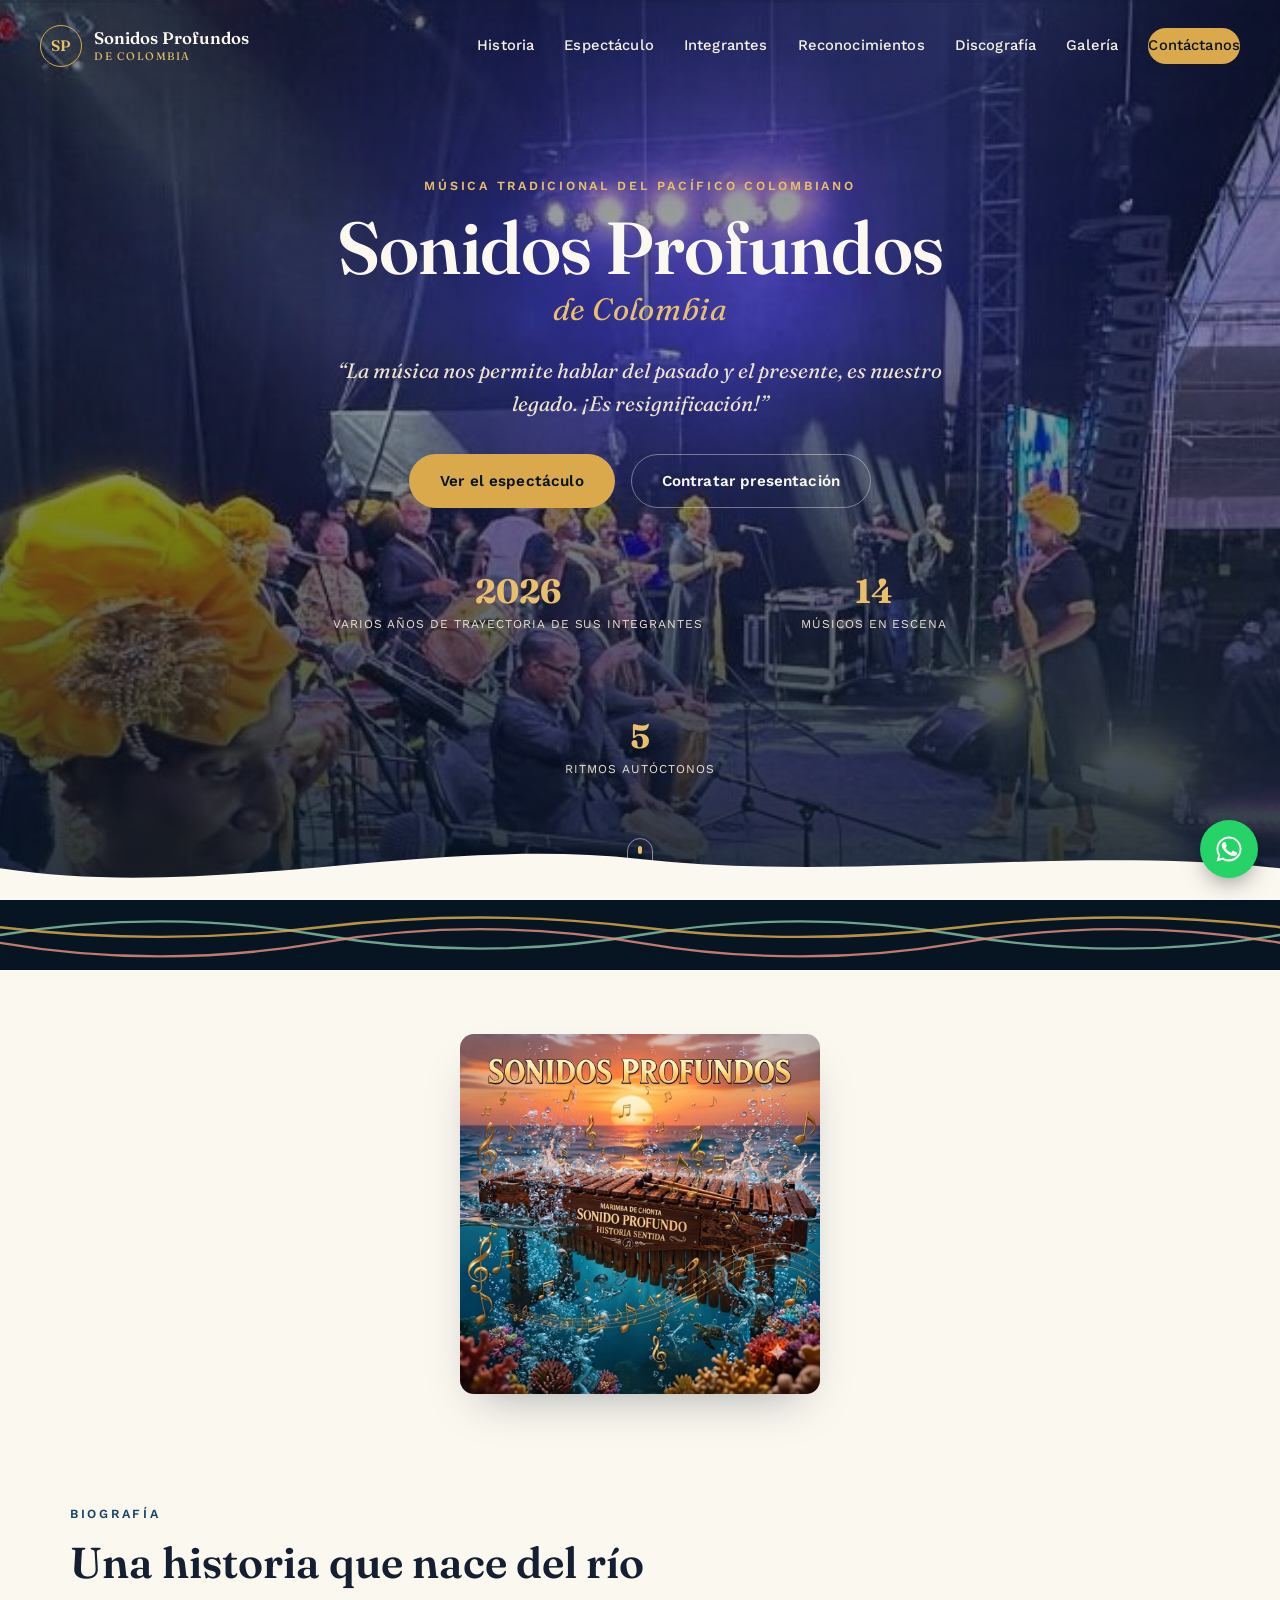
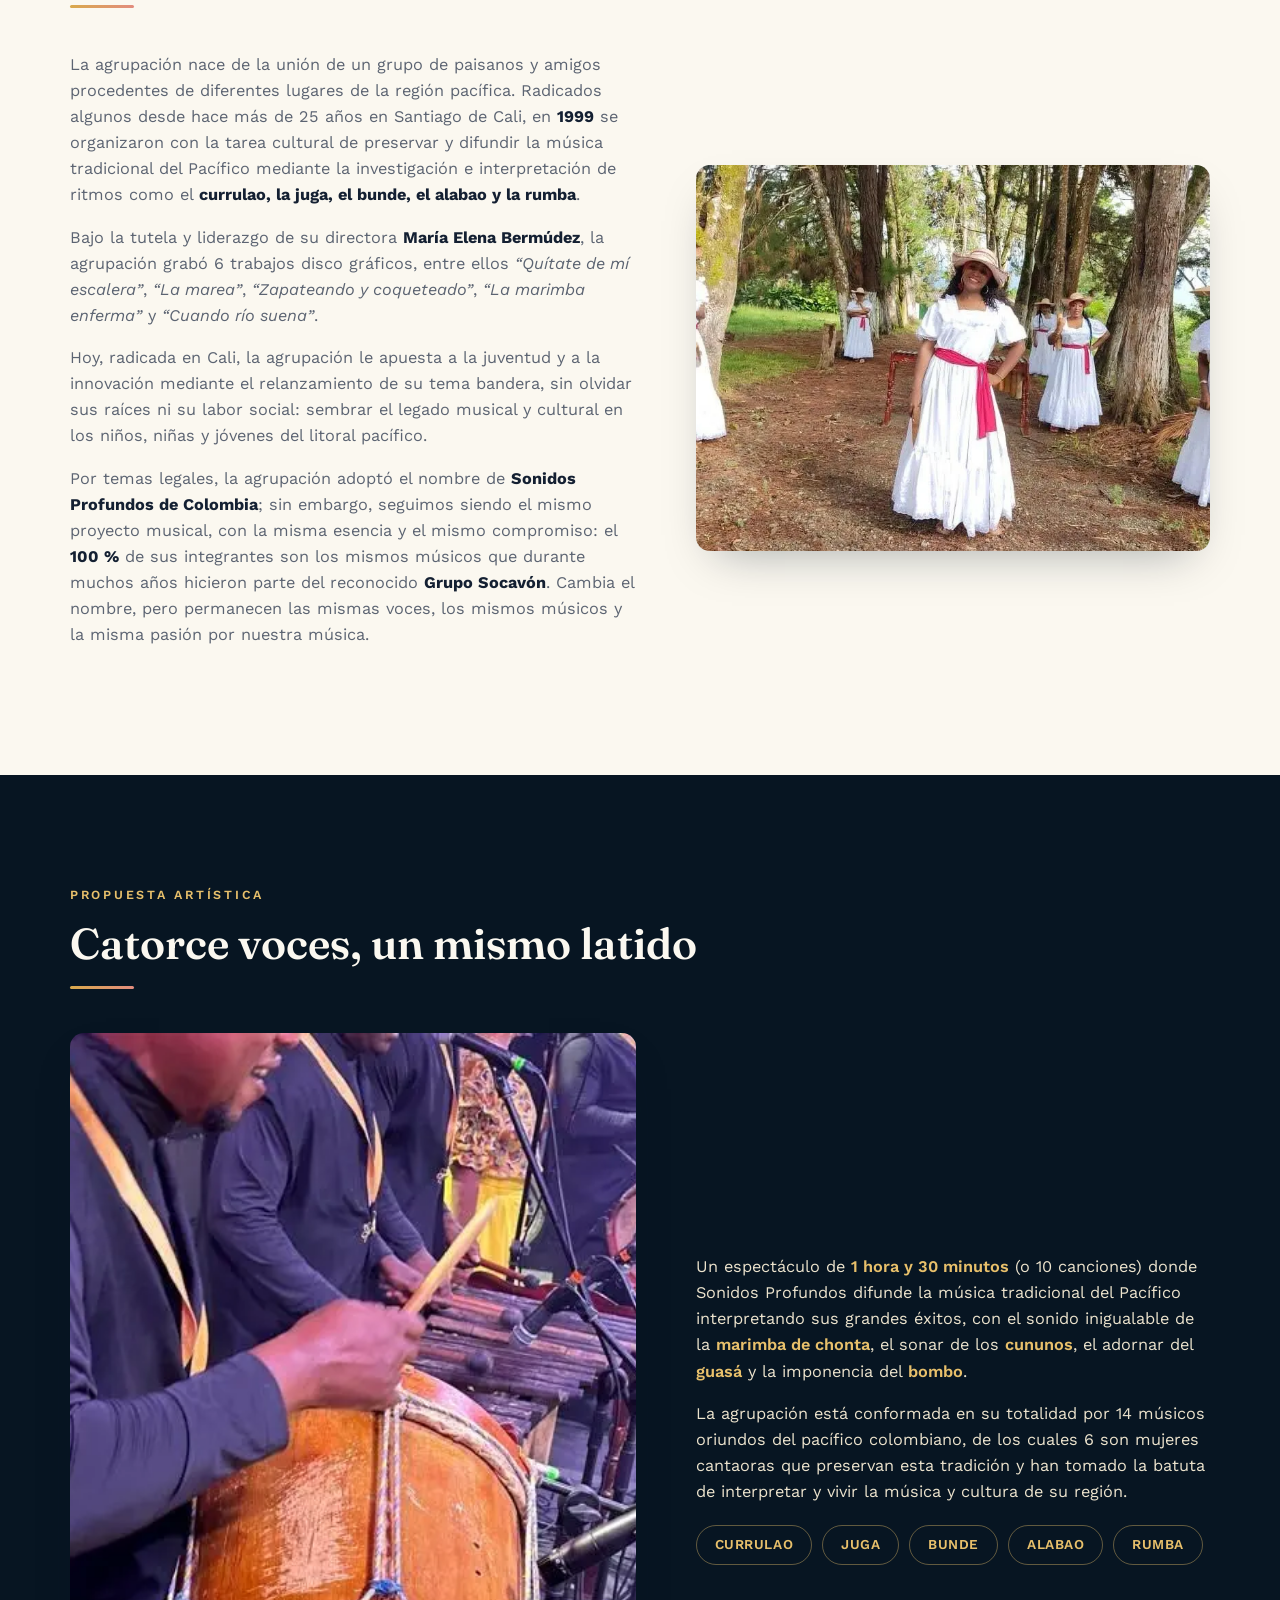
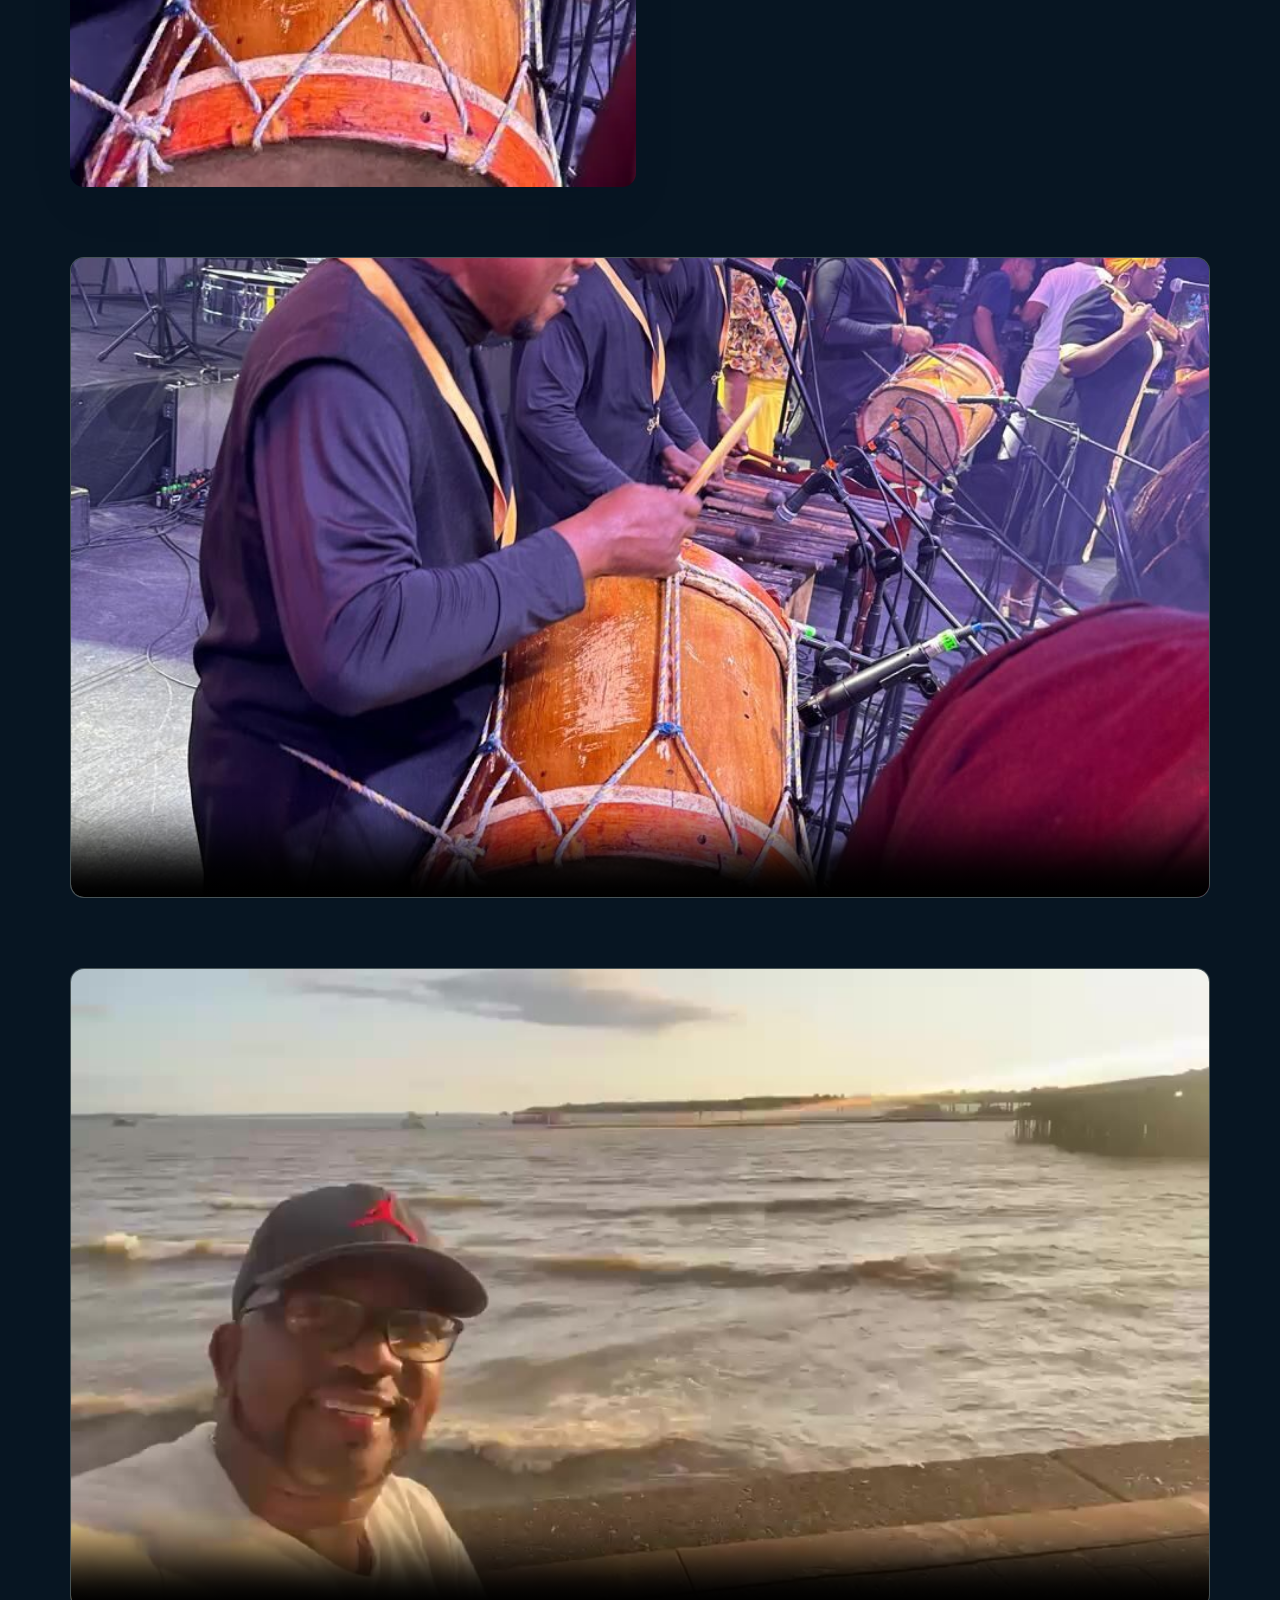
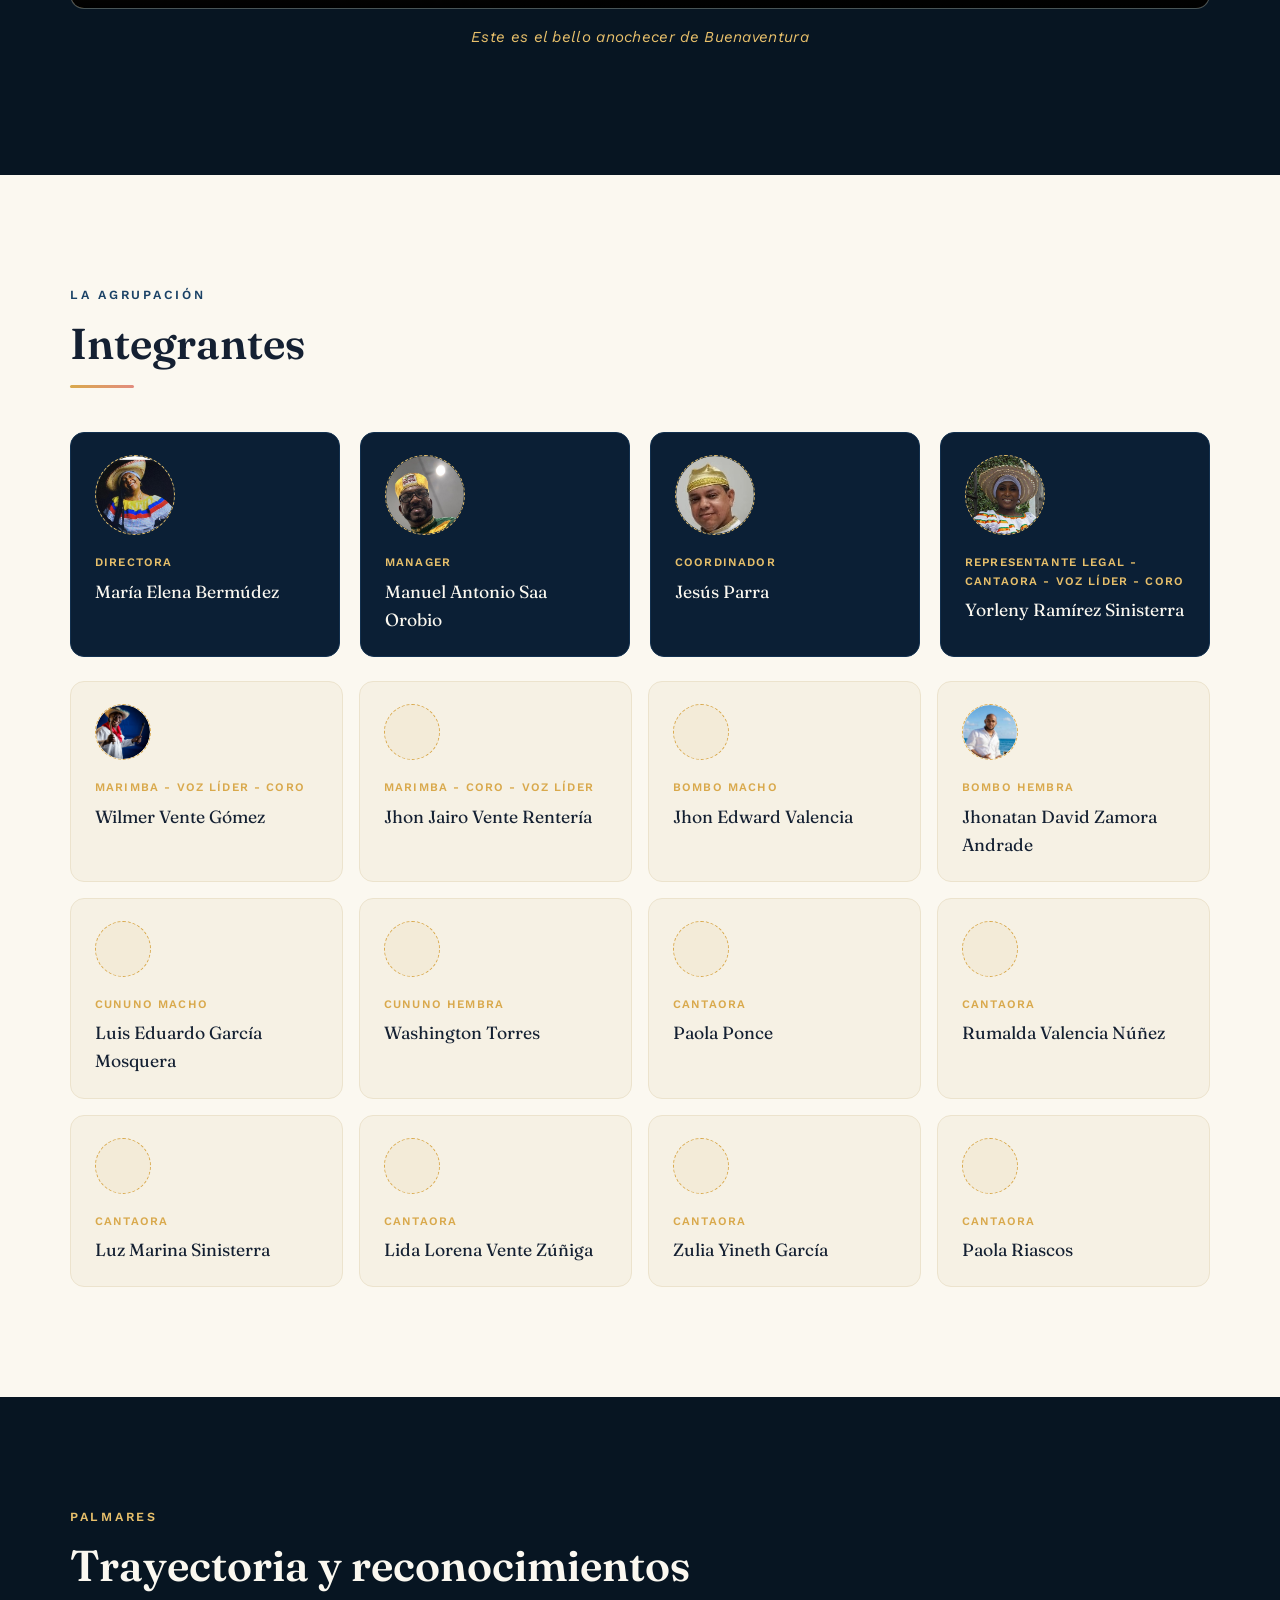
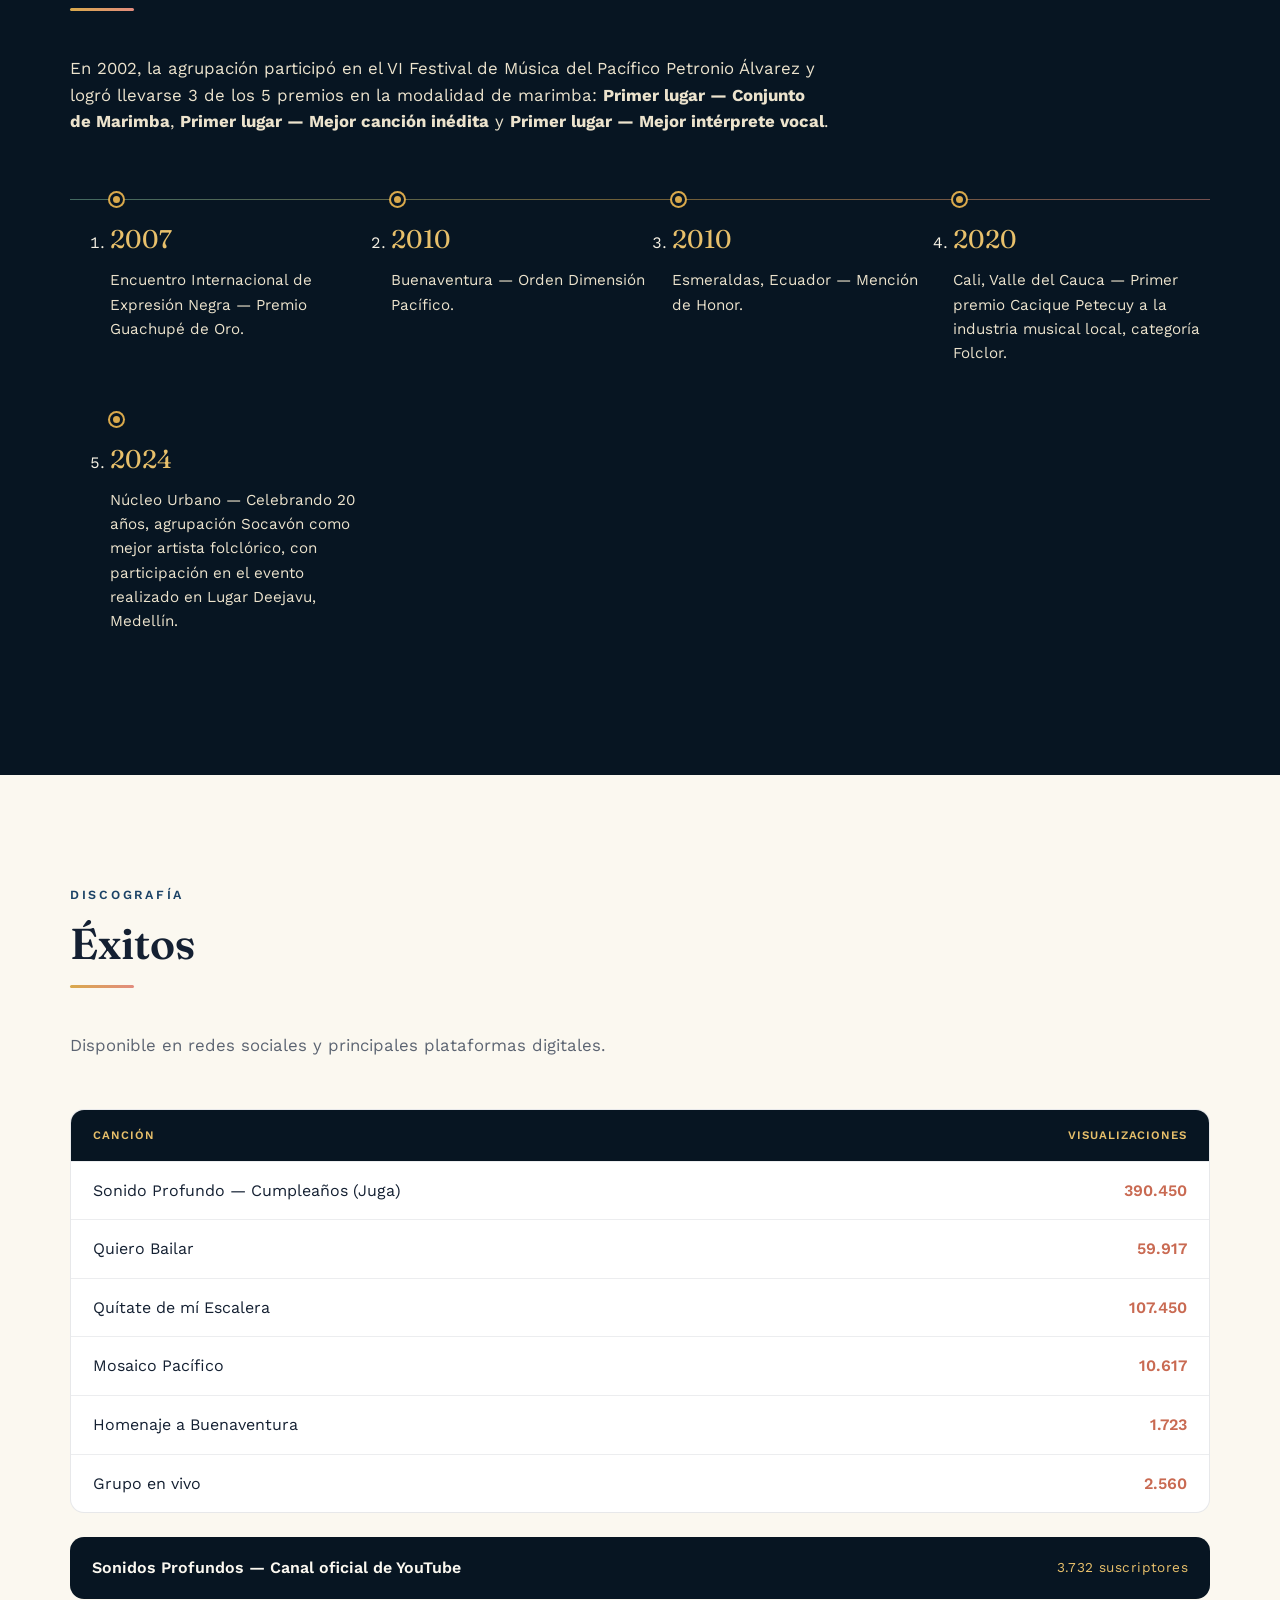
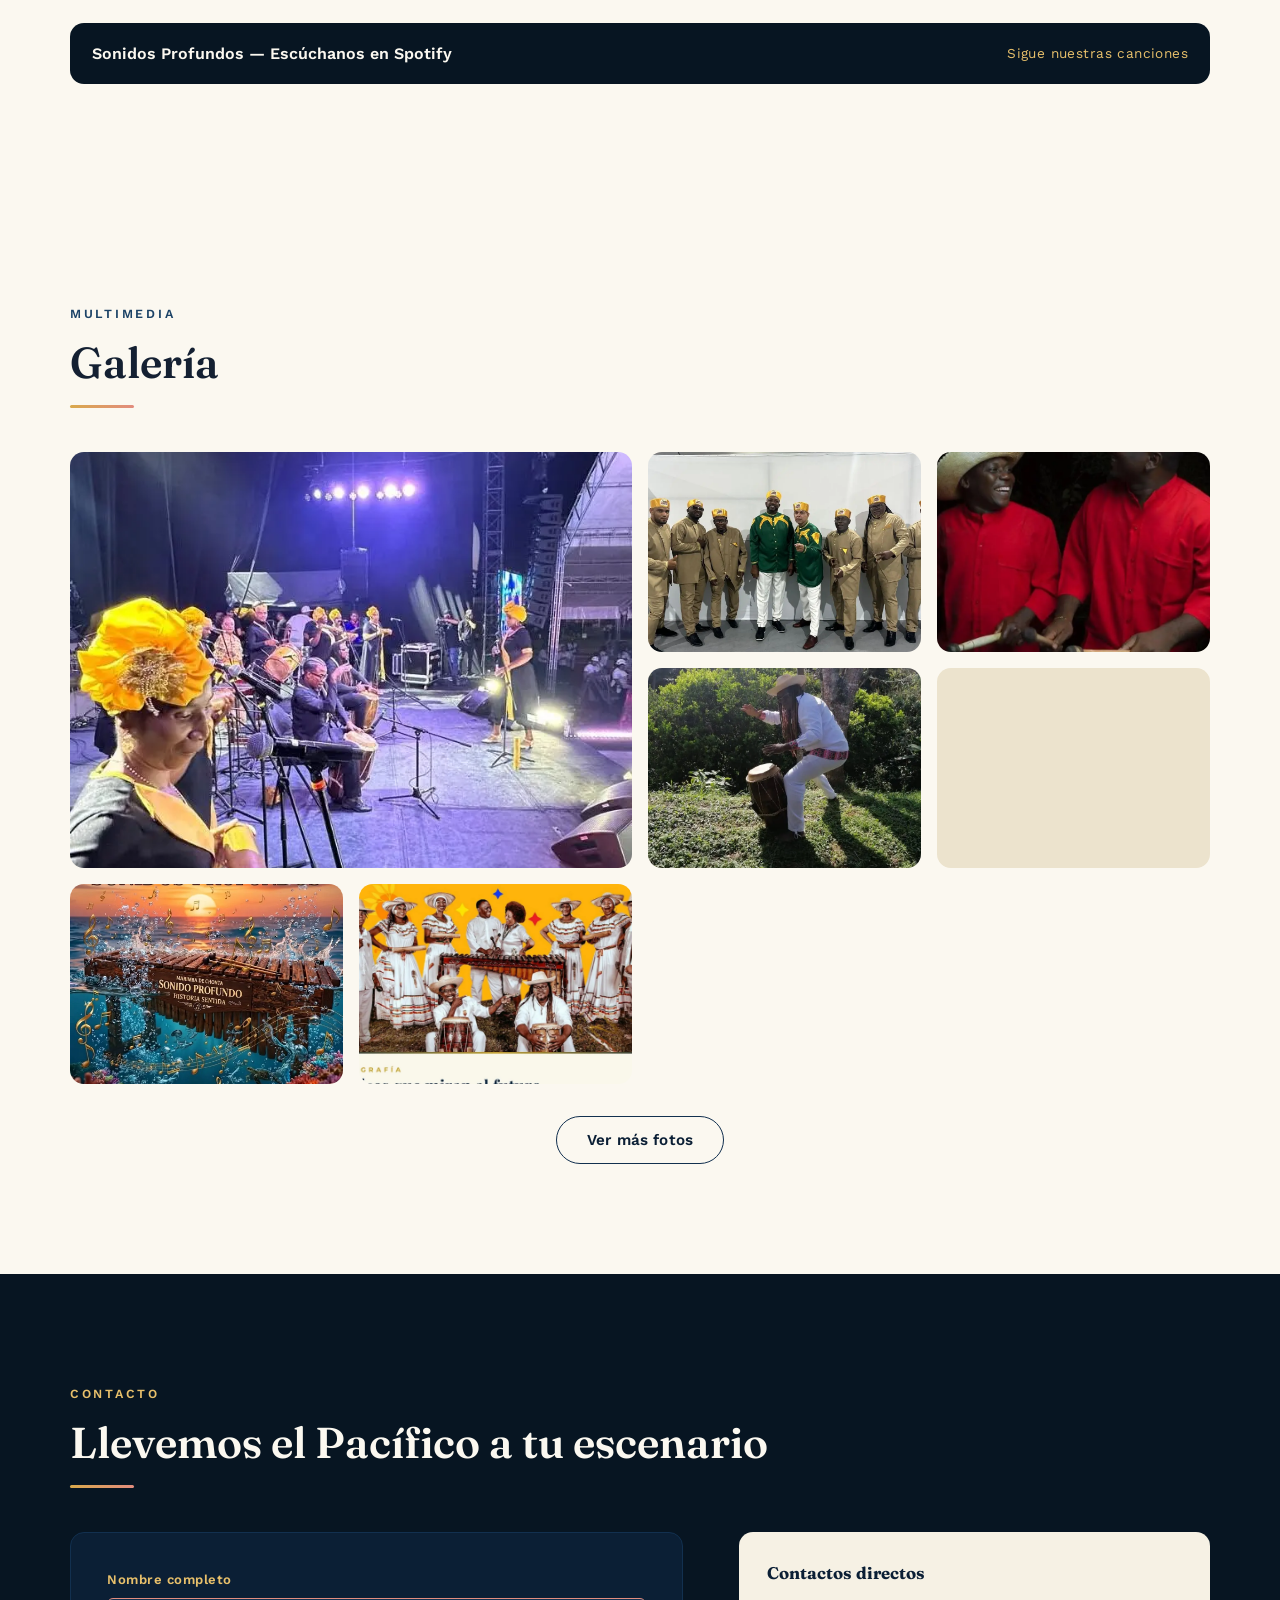
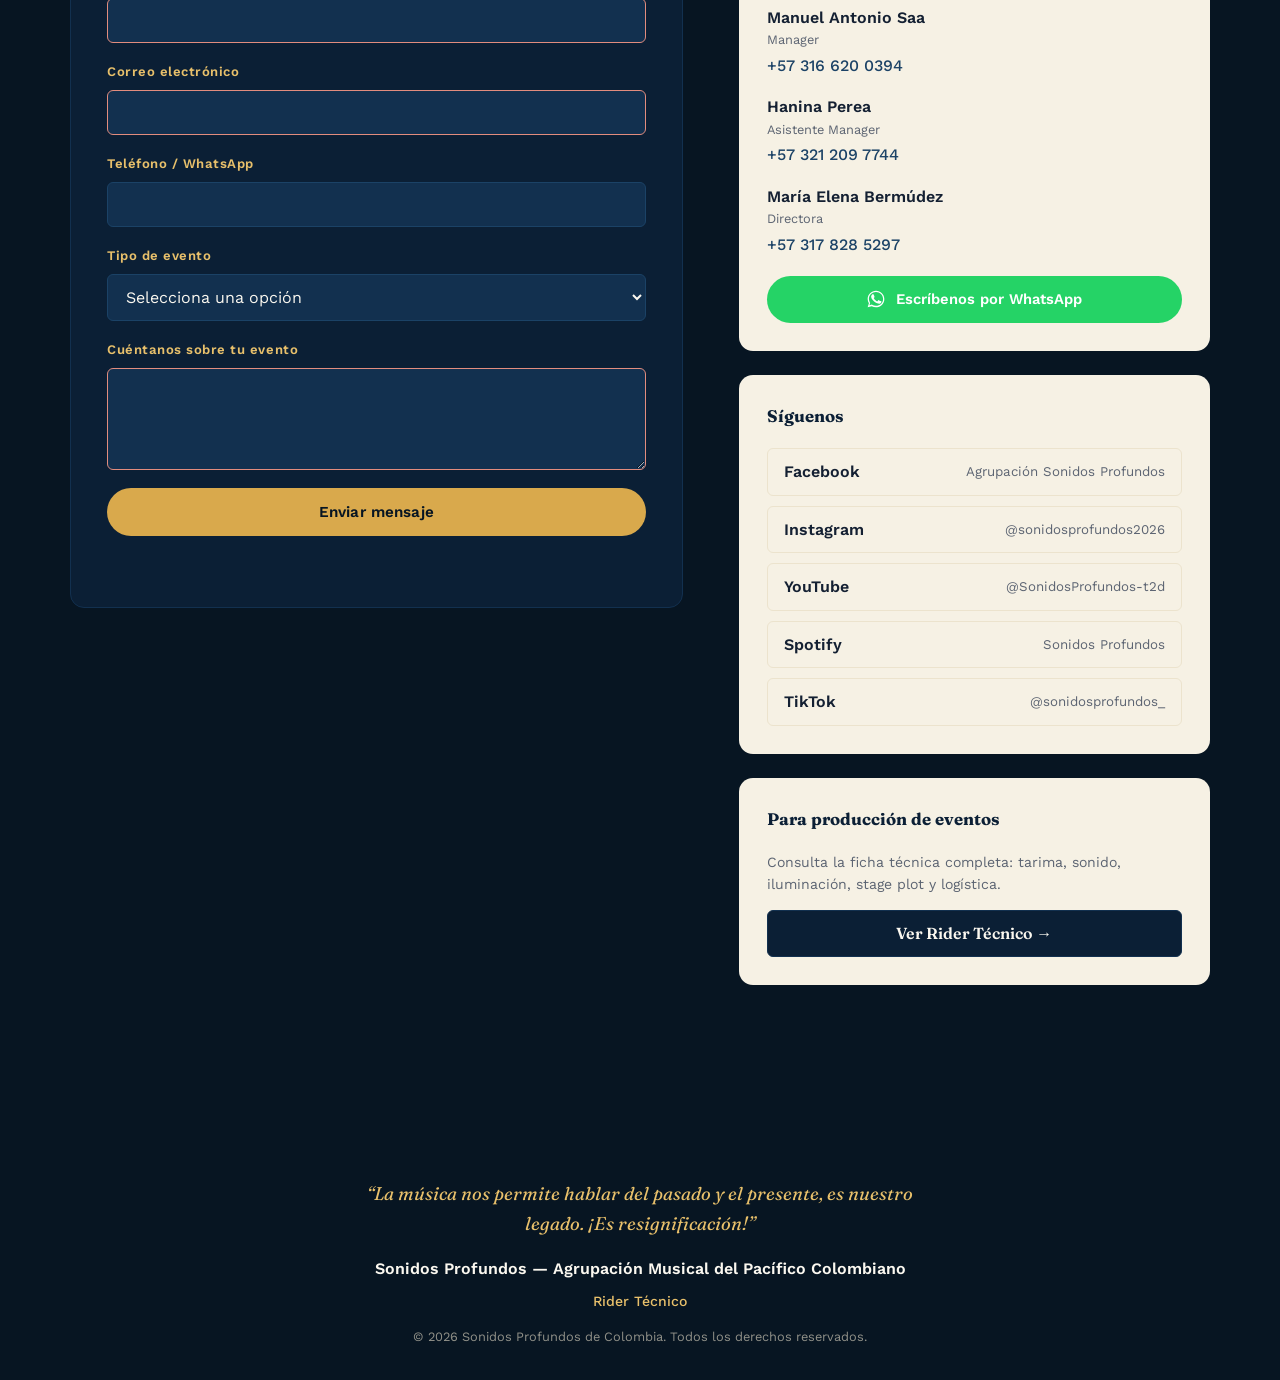
==== commit 28453c71: "mensaje del commit" ====
--- a/index.html
+++ b/index.html
@@ -413,7 +413,7 @@
             </p>
           </li>
           <li class="timeline__item" style="--i:4">
-            <span class="timeline__year">20 años</span>
+            <span class="timeline__year">2024</span>
             <p>Núcleo Urbano — Celebrando 20 años, agrupación Socavón como mejor artista folclórico, con participación
               en el evento realizado en Lugar Deejavu, Medellín.</p>
           </li>
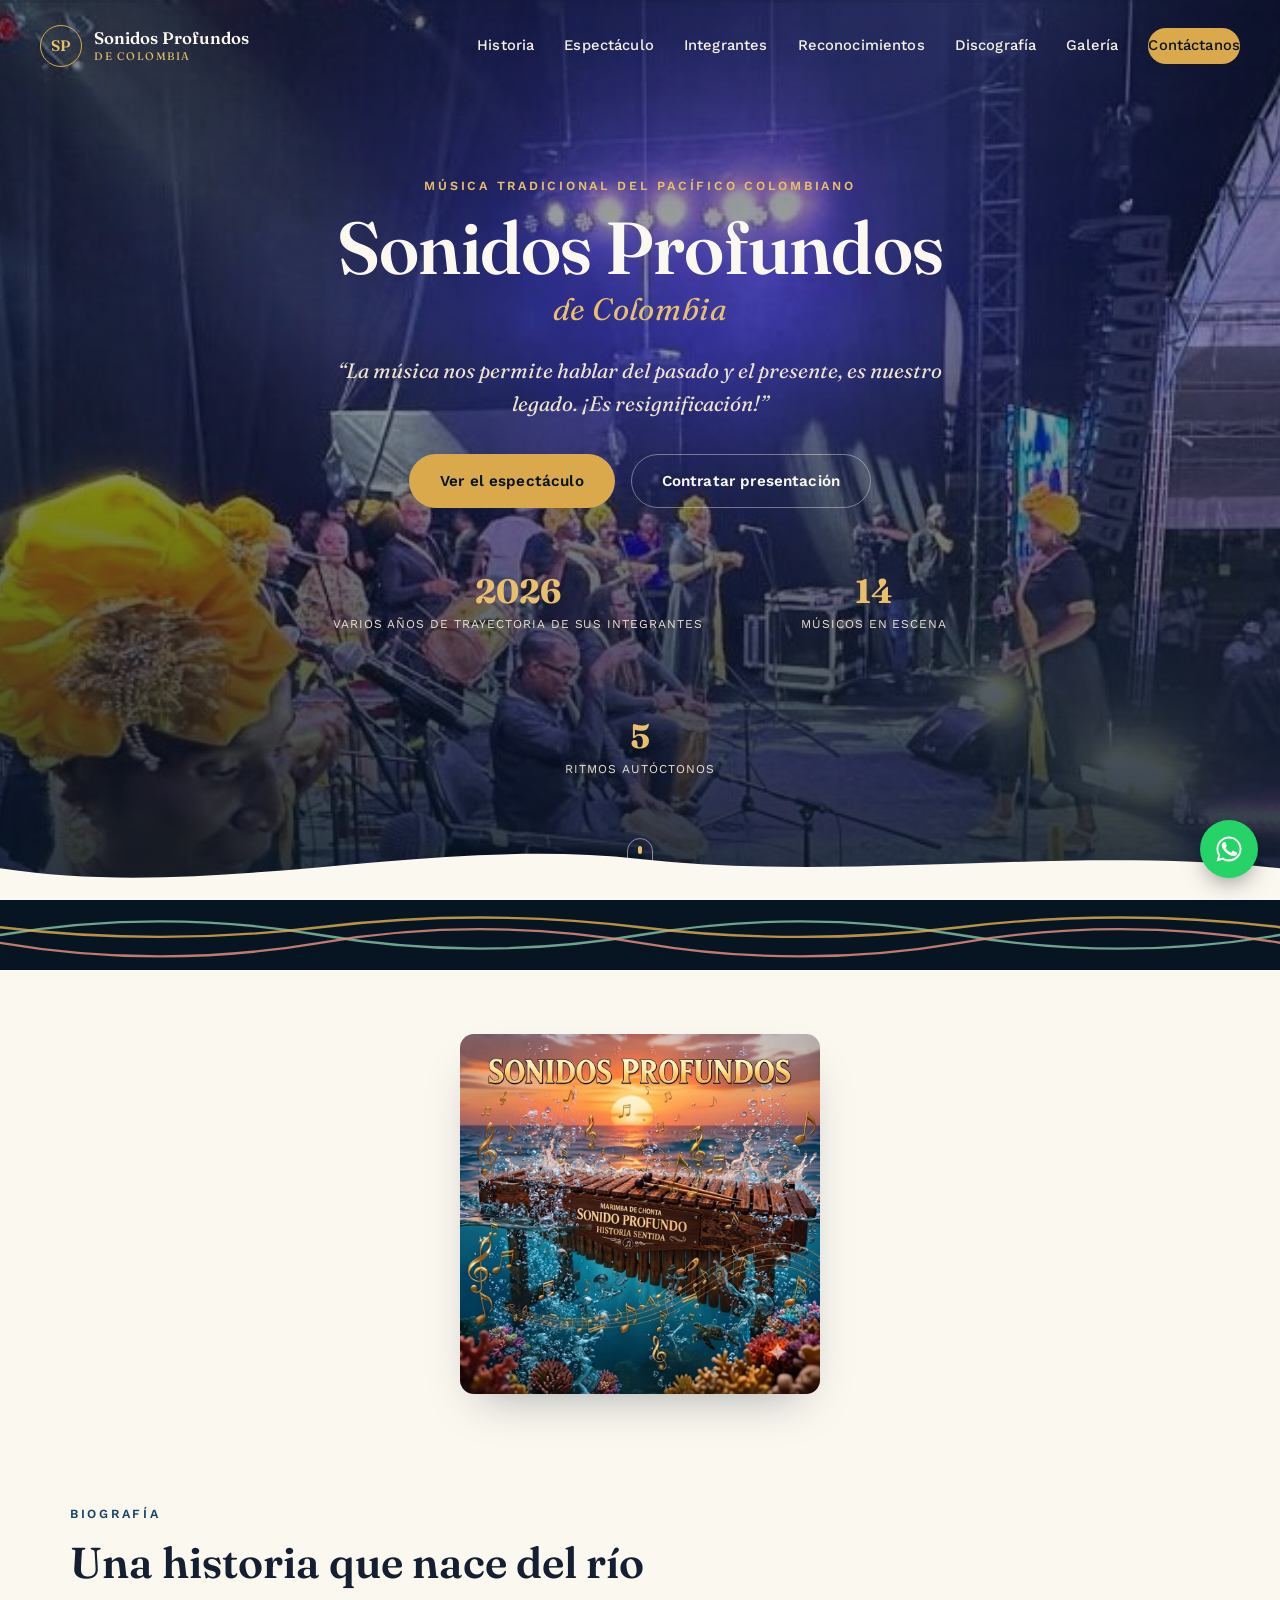
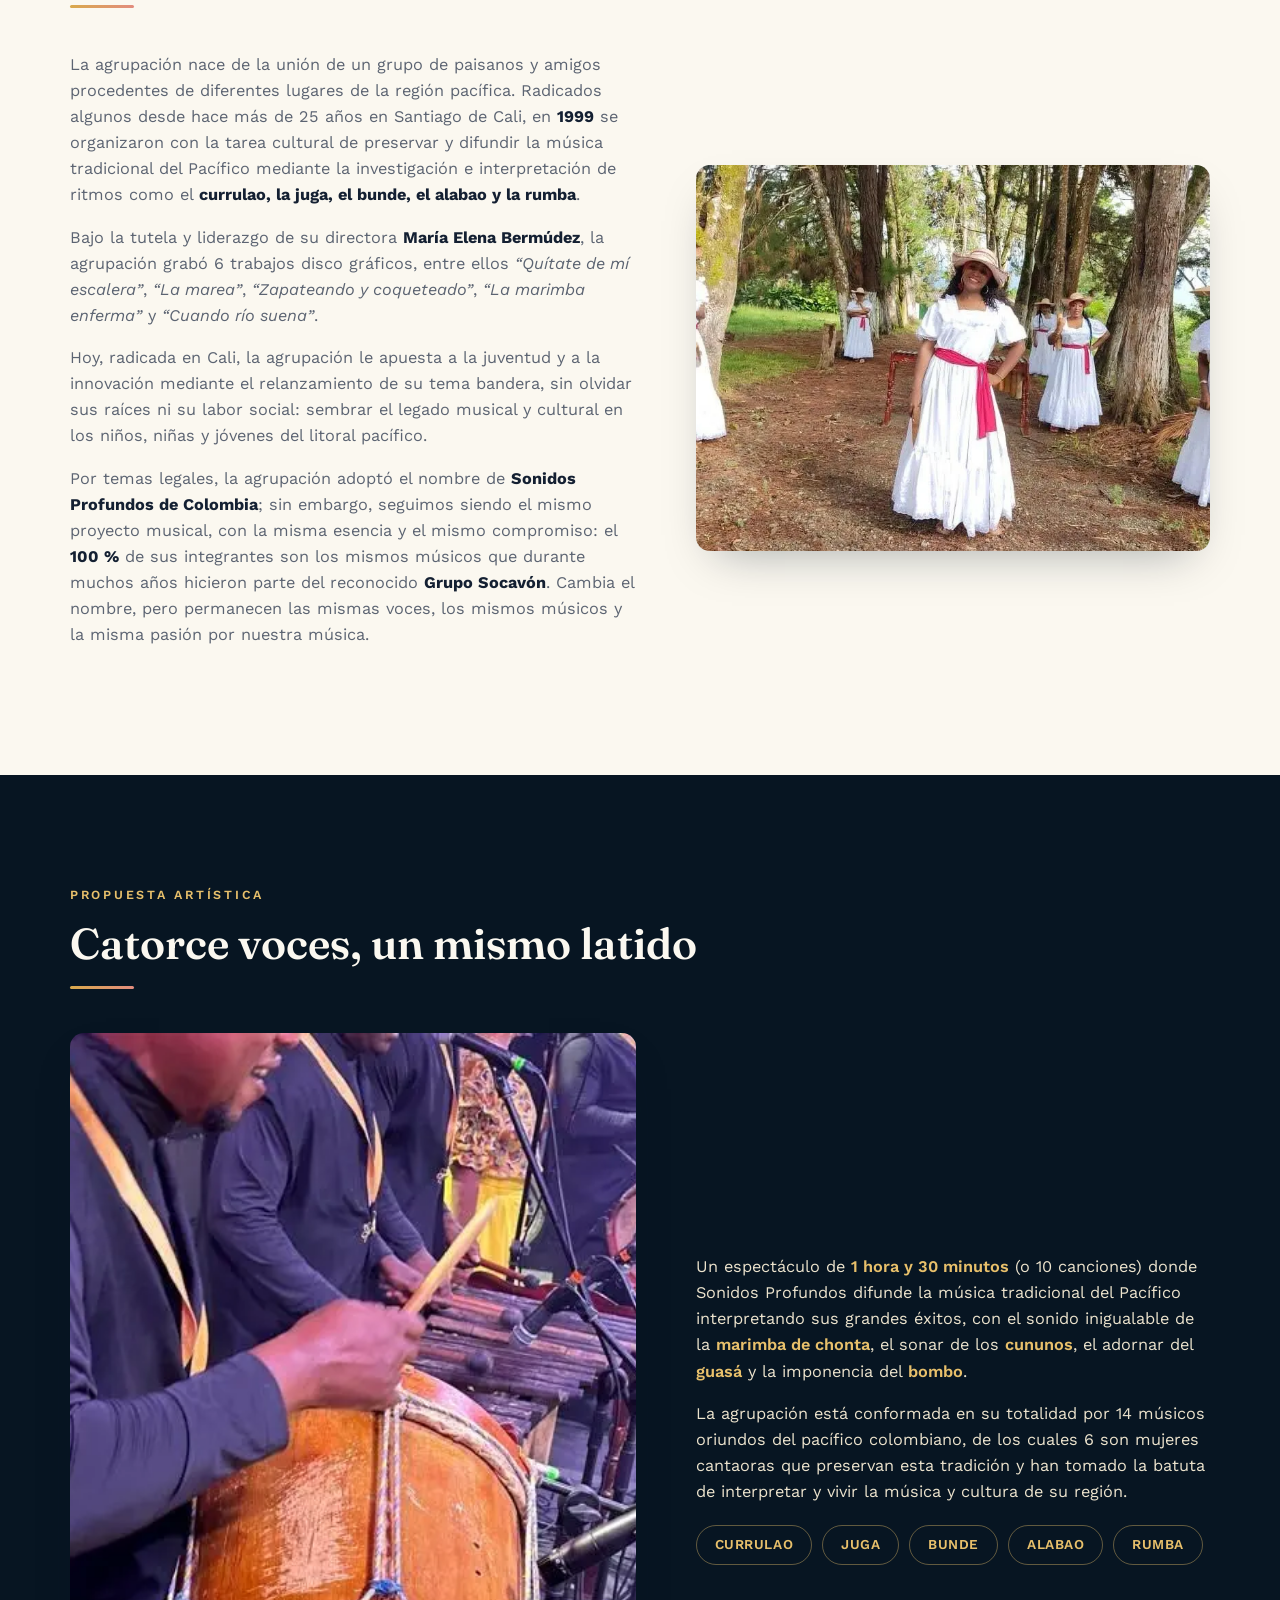
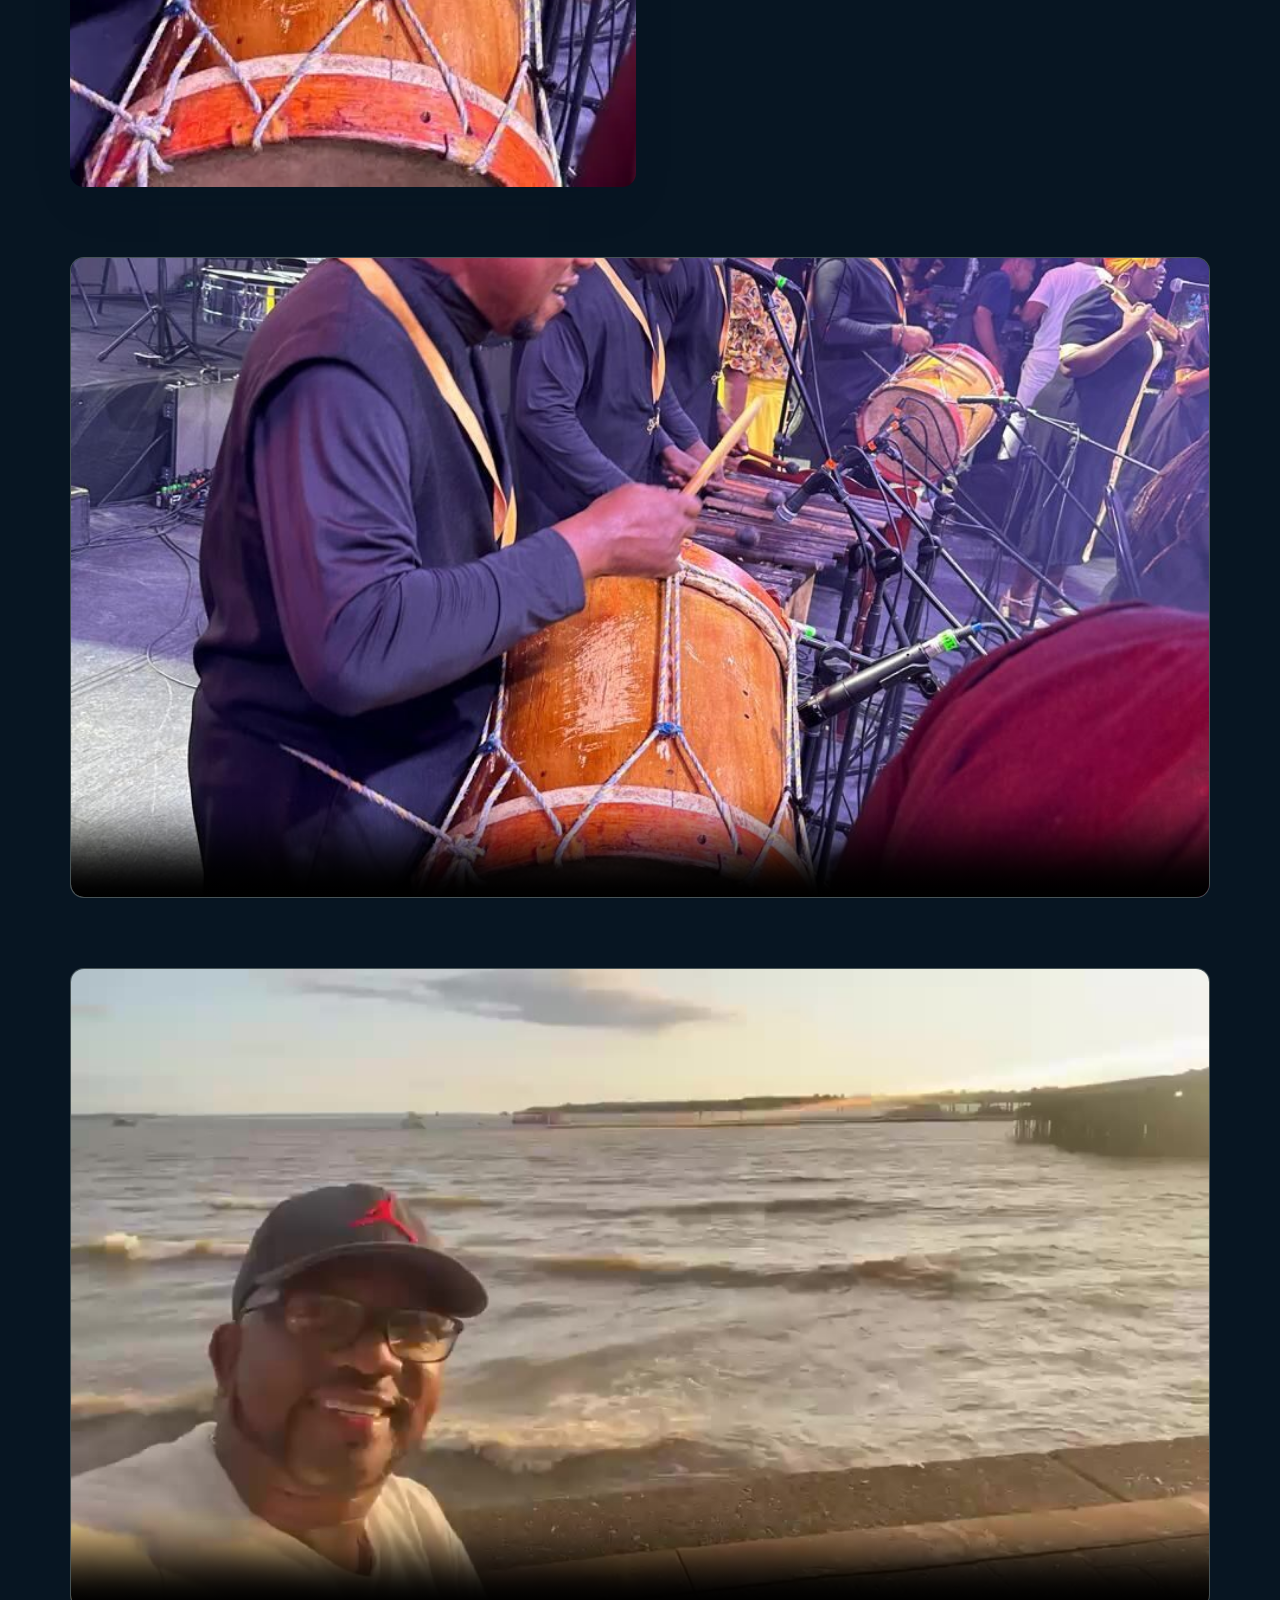
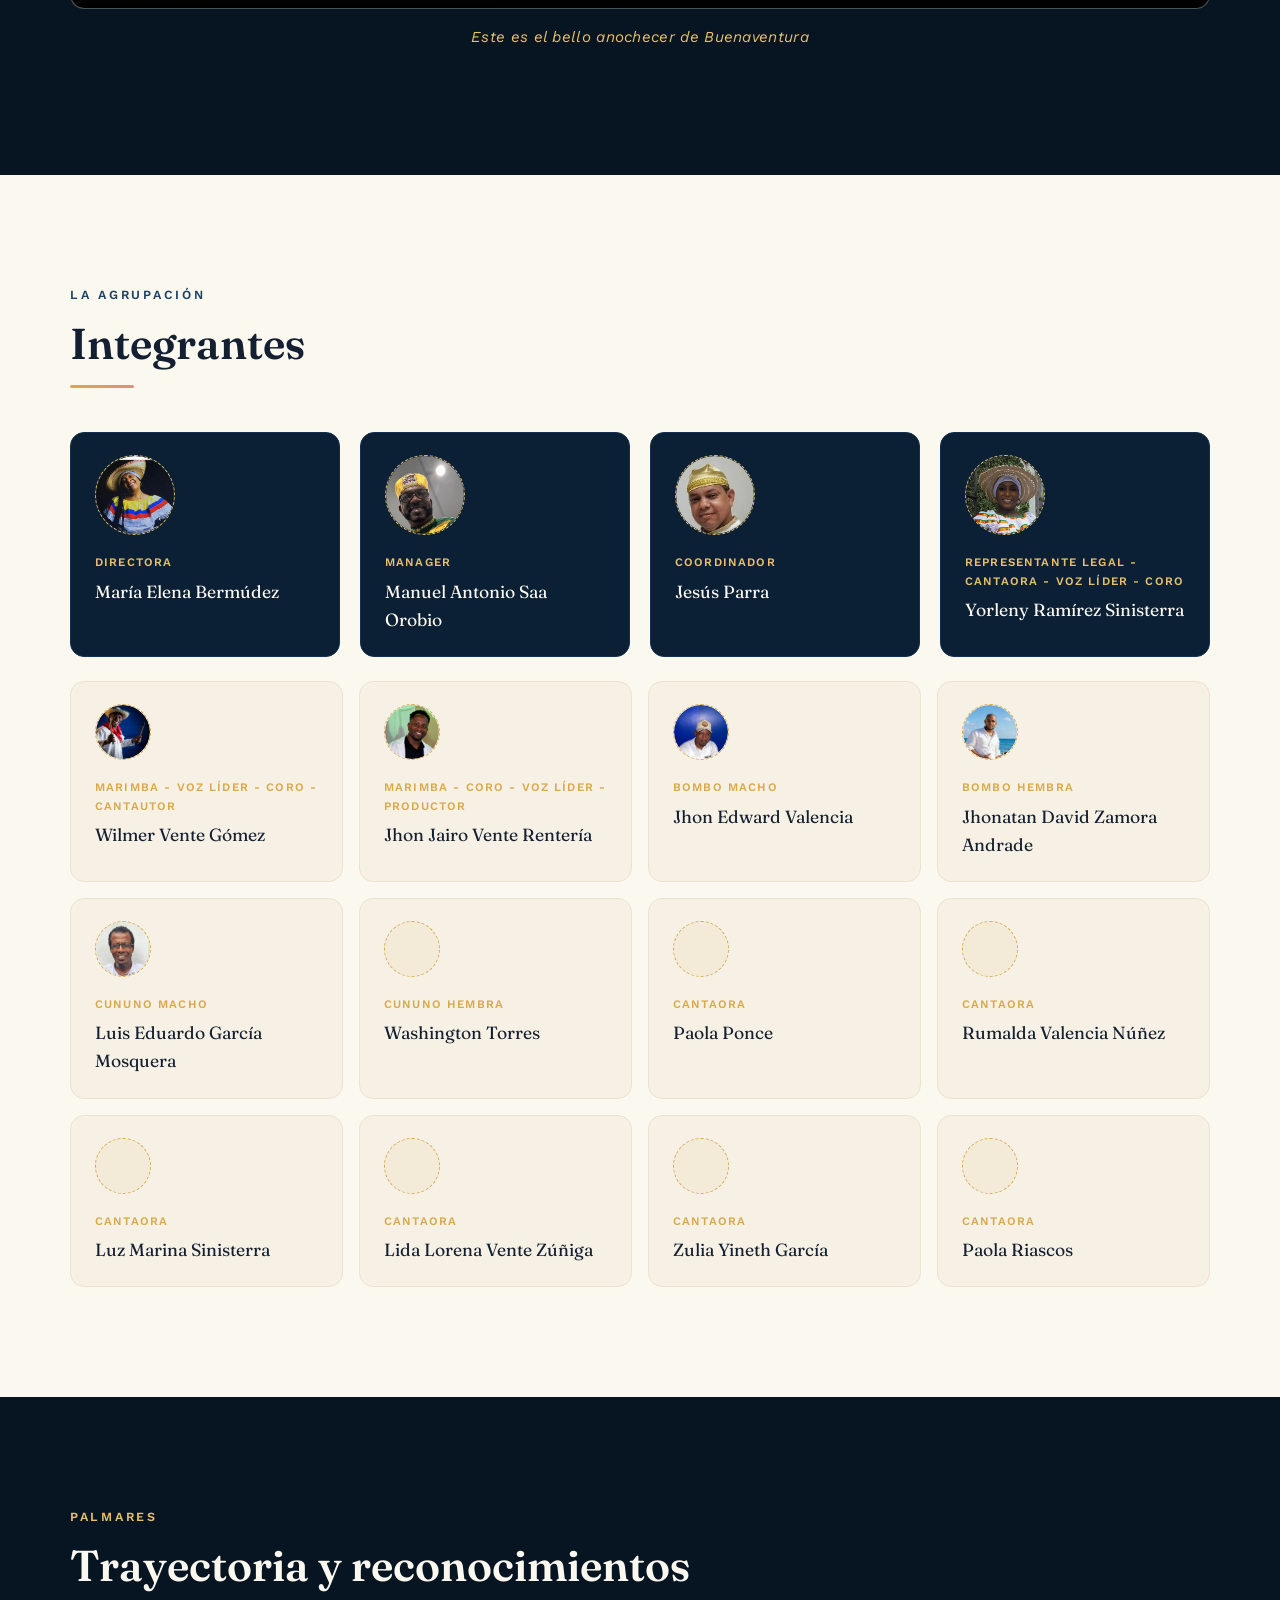
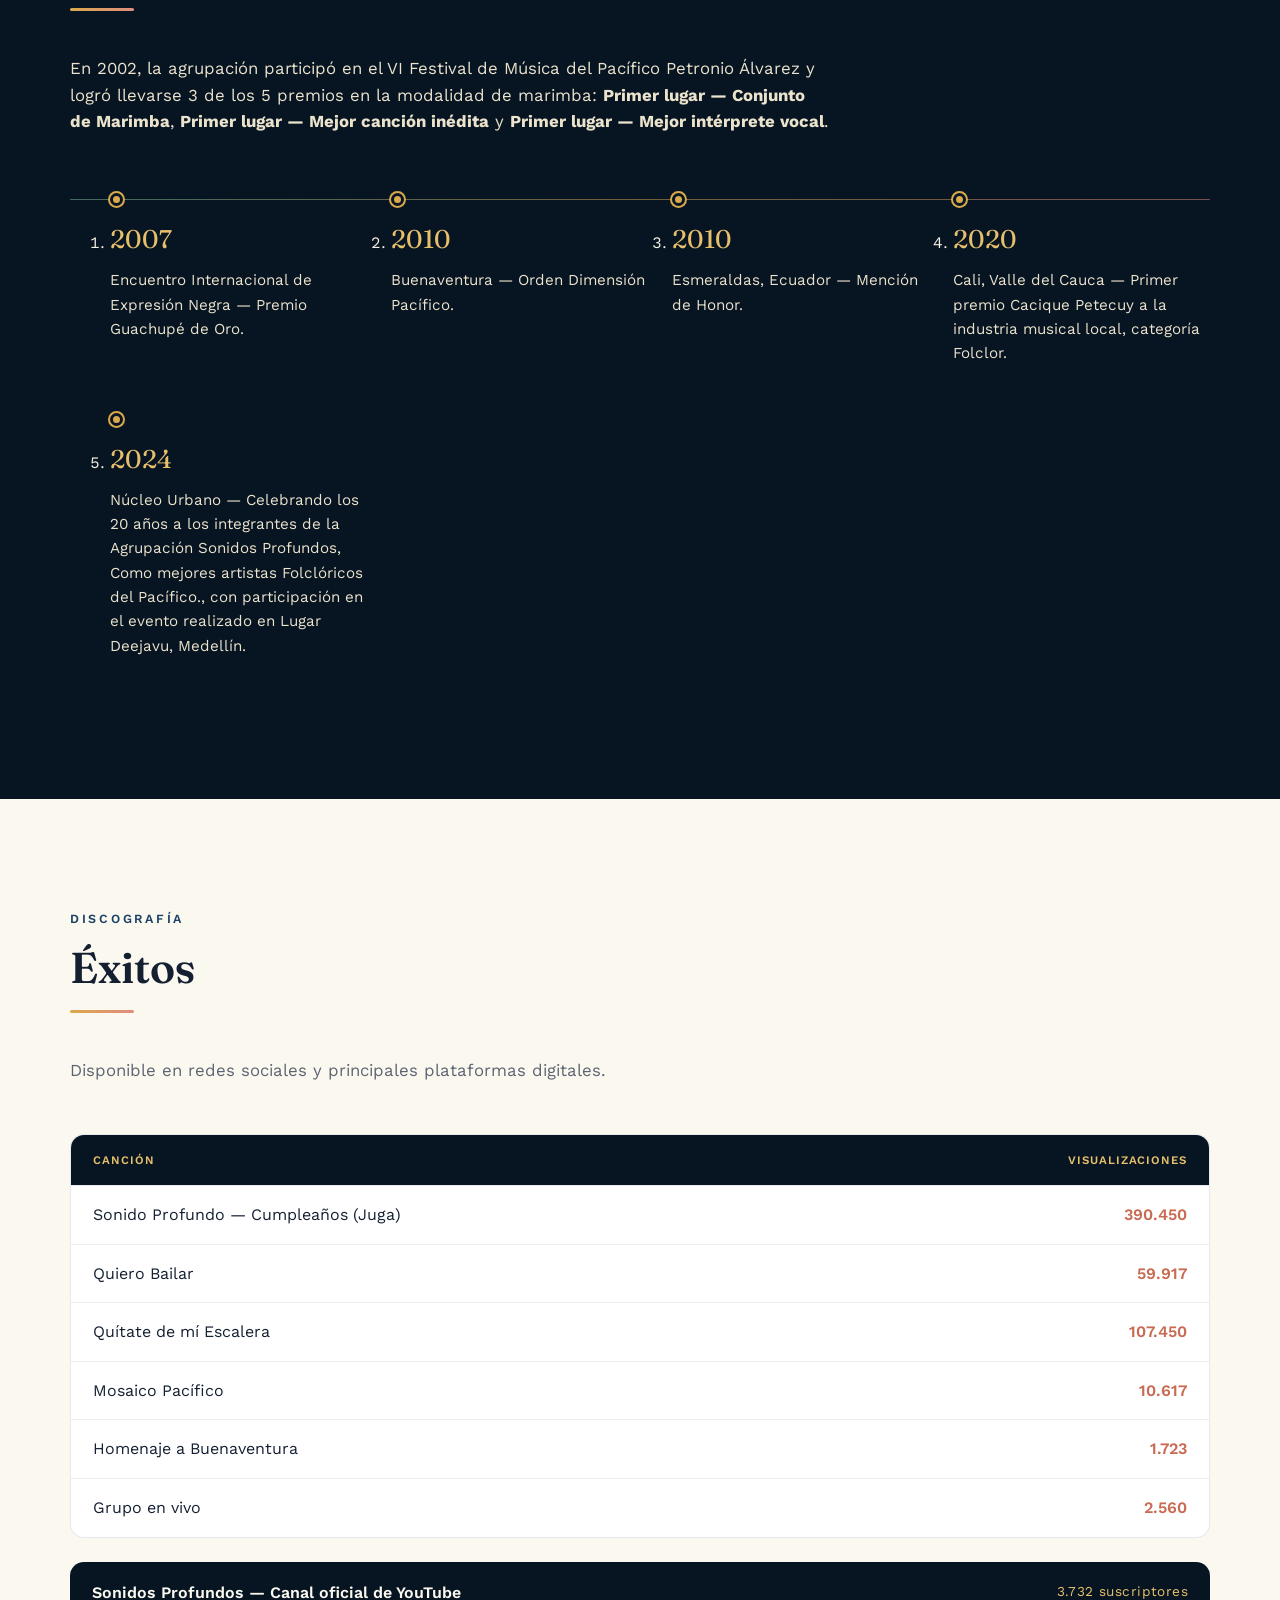
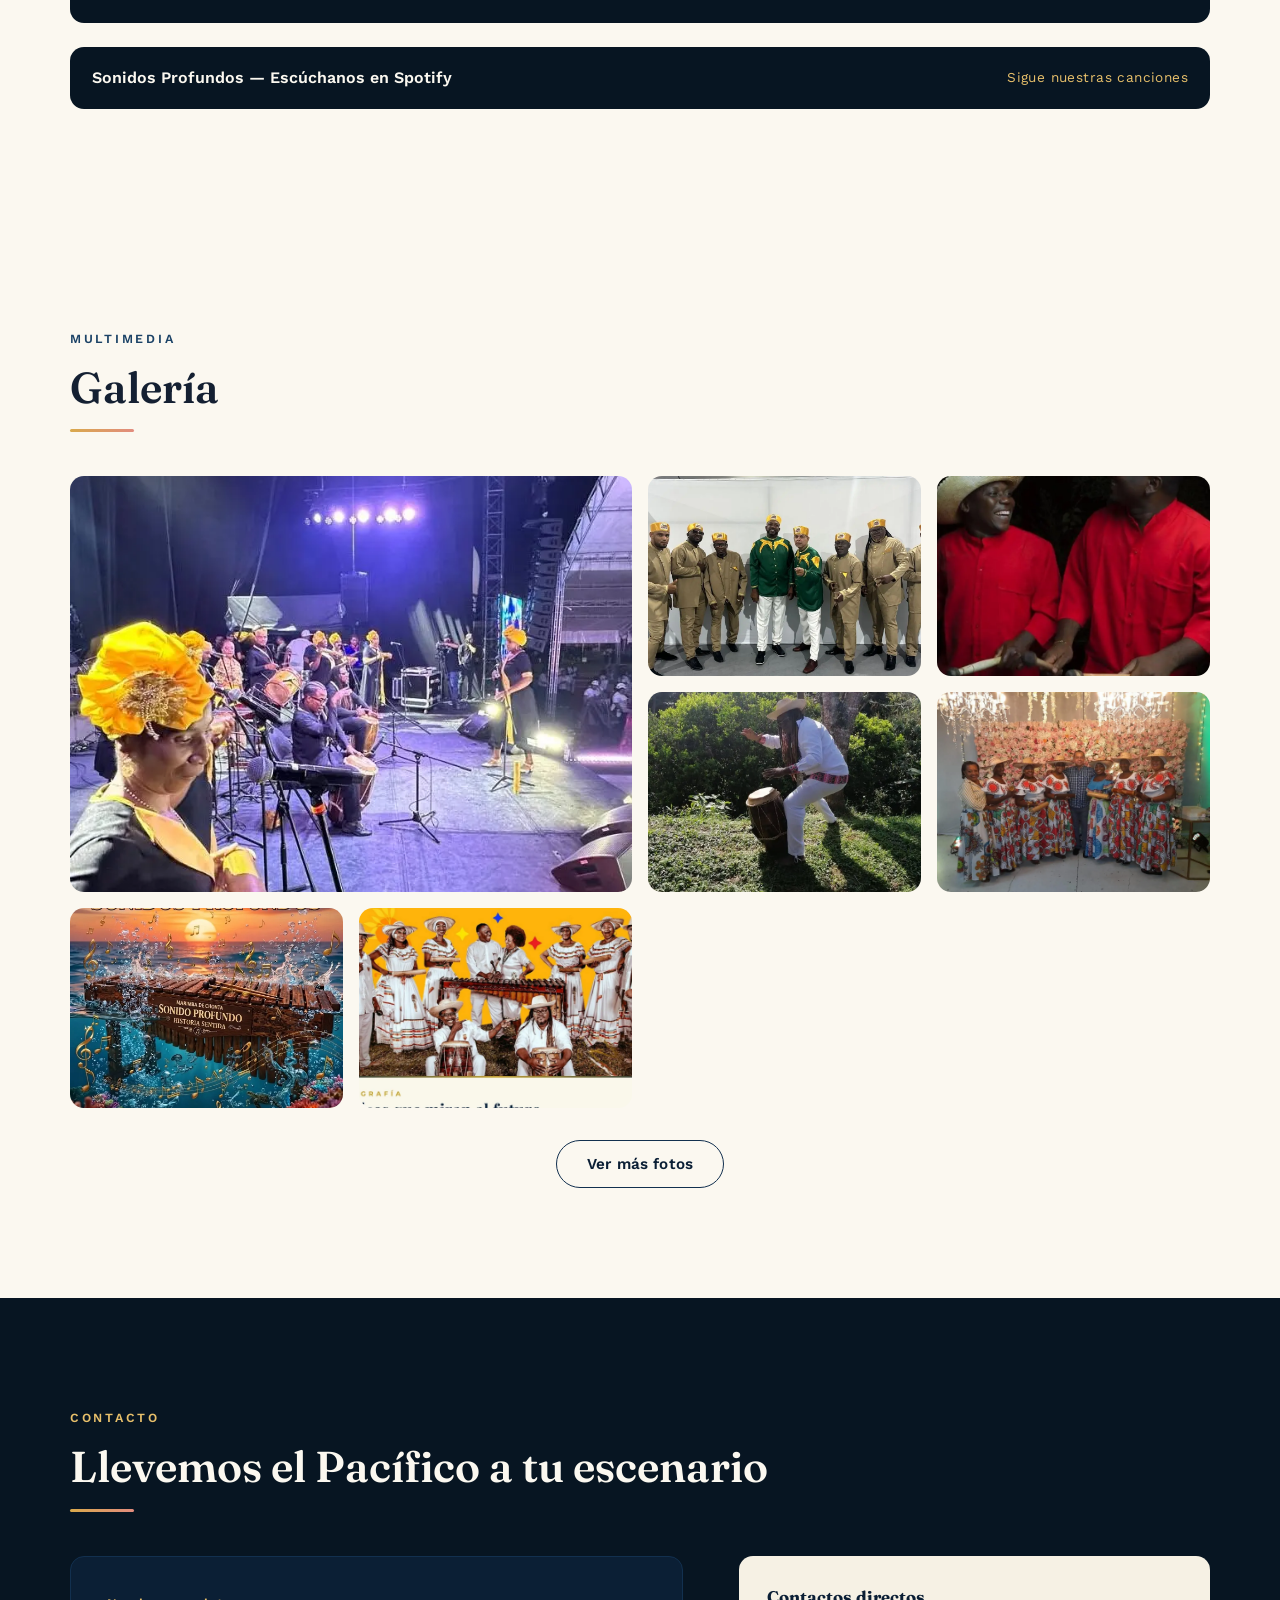
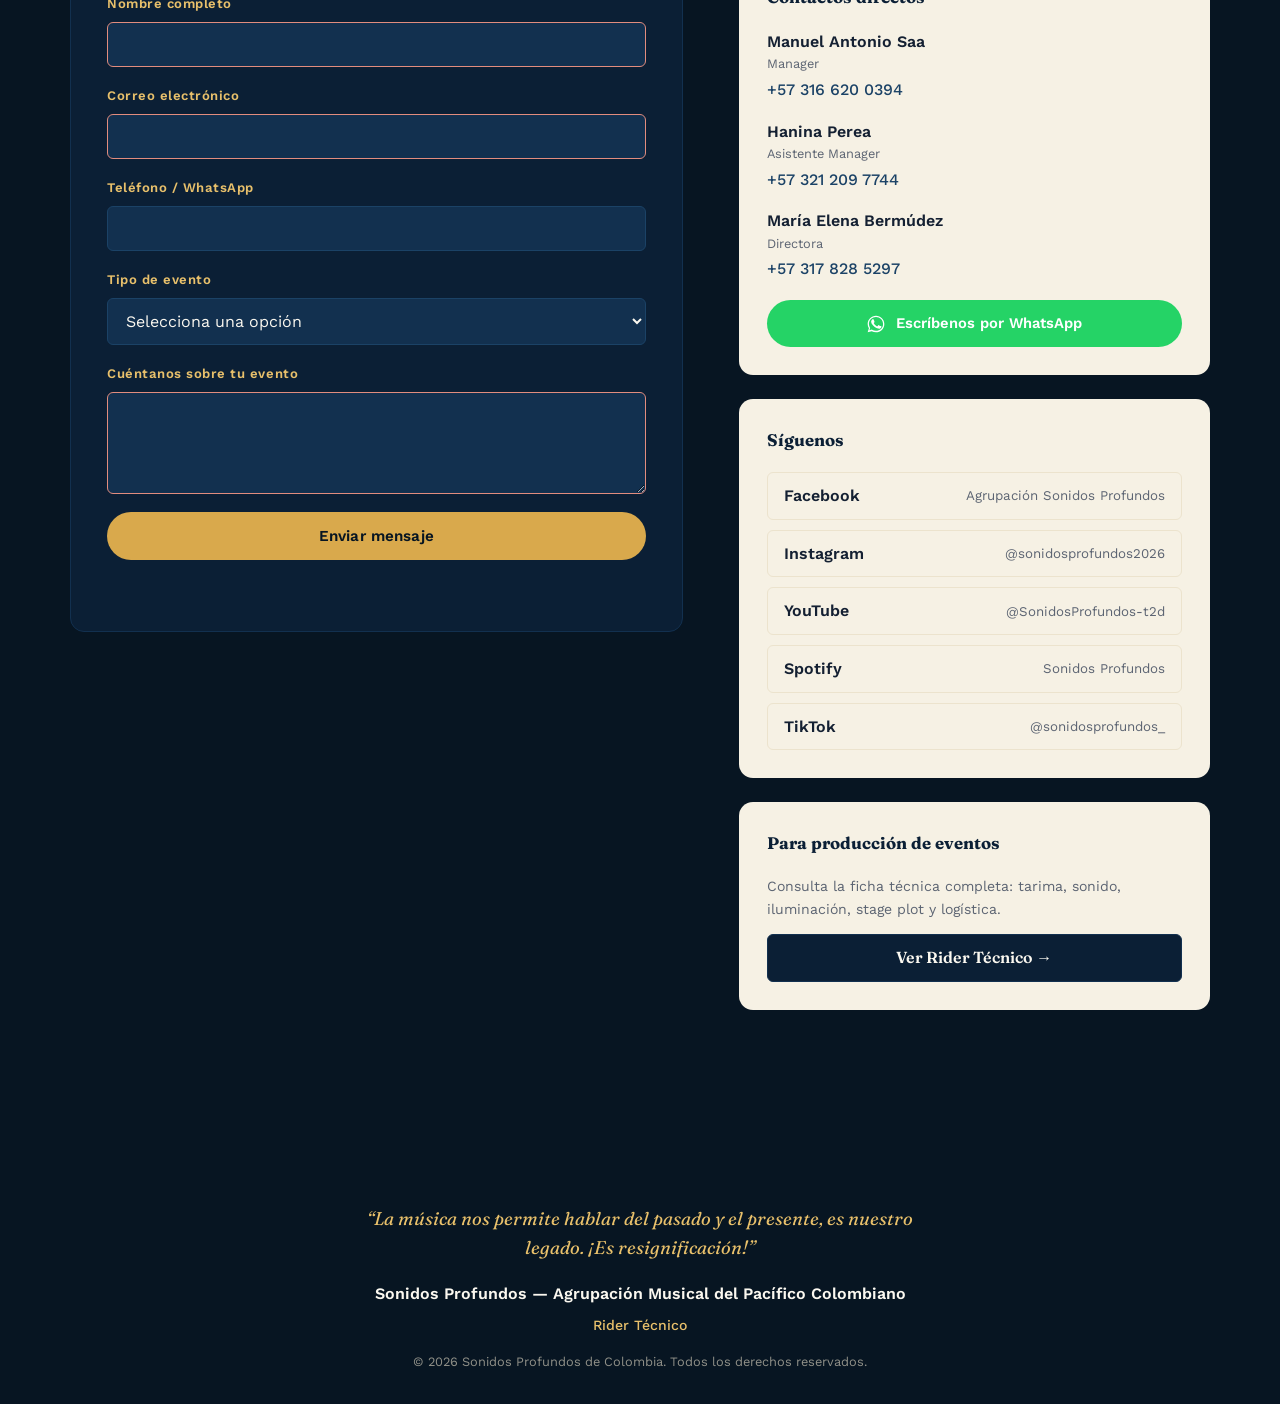
==== commit cecf41aa: "mensaje del commit" ====
--- a/index.html
+++ b/index.html
@@ -277,7 +277,7 @@
                 <img src="images/integrantes/wilmer-vente-marimba.jpeg" alt="Wilmer Vente Gómez" loading="lazy"
                   decoding="async">
               </div>
-              <span class="lineup-card__role">Marimba - voz líder - coro</span>
+              <span class="lineup-card__role">Marimba - voz líder - coro - Cantautor</span>
               <span class="lineup-card__name">Wilmer Vente Gómez</span>
             </div>
 
@@ -286,7 +286,7 @@
                 <img src="images/integrantes/jhon-jairo-vente-marimba.jpeg" alt="Jhon Jairo Vente Rentería"
                   loading="lazy" decoding="async">
               </div>
-              <span class="lineup-card__role">Marimba - coro - voz líder</span>
+              <span class="lineup-card__role">Marimba - coro - voz líder - Productor</span>
               <span class="lineup-card__name">Jhon Jairo Vente Rentería</span>
             </div>
 
@@ -414,7 +414,7 @@
           </li>
           <li class="timeline__item" style="--i:4">
             <span class="timeline__year">2024</span>
-            <p>Núcleo Urbano — Celebrando 20 años, agrupación Socavón como mejor artista folclórico, con participación
+            <p>Núcleo Urbano — Celebrando los 20 años a los integrantes de la Agrupación Sonidos Profundos, Como mejores artistas Folclóricos del Pacífico., con participación
               en el evento realizado en Lugar Deejavu, Medellín.</p>
           </li>
         </ol>
